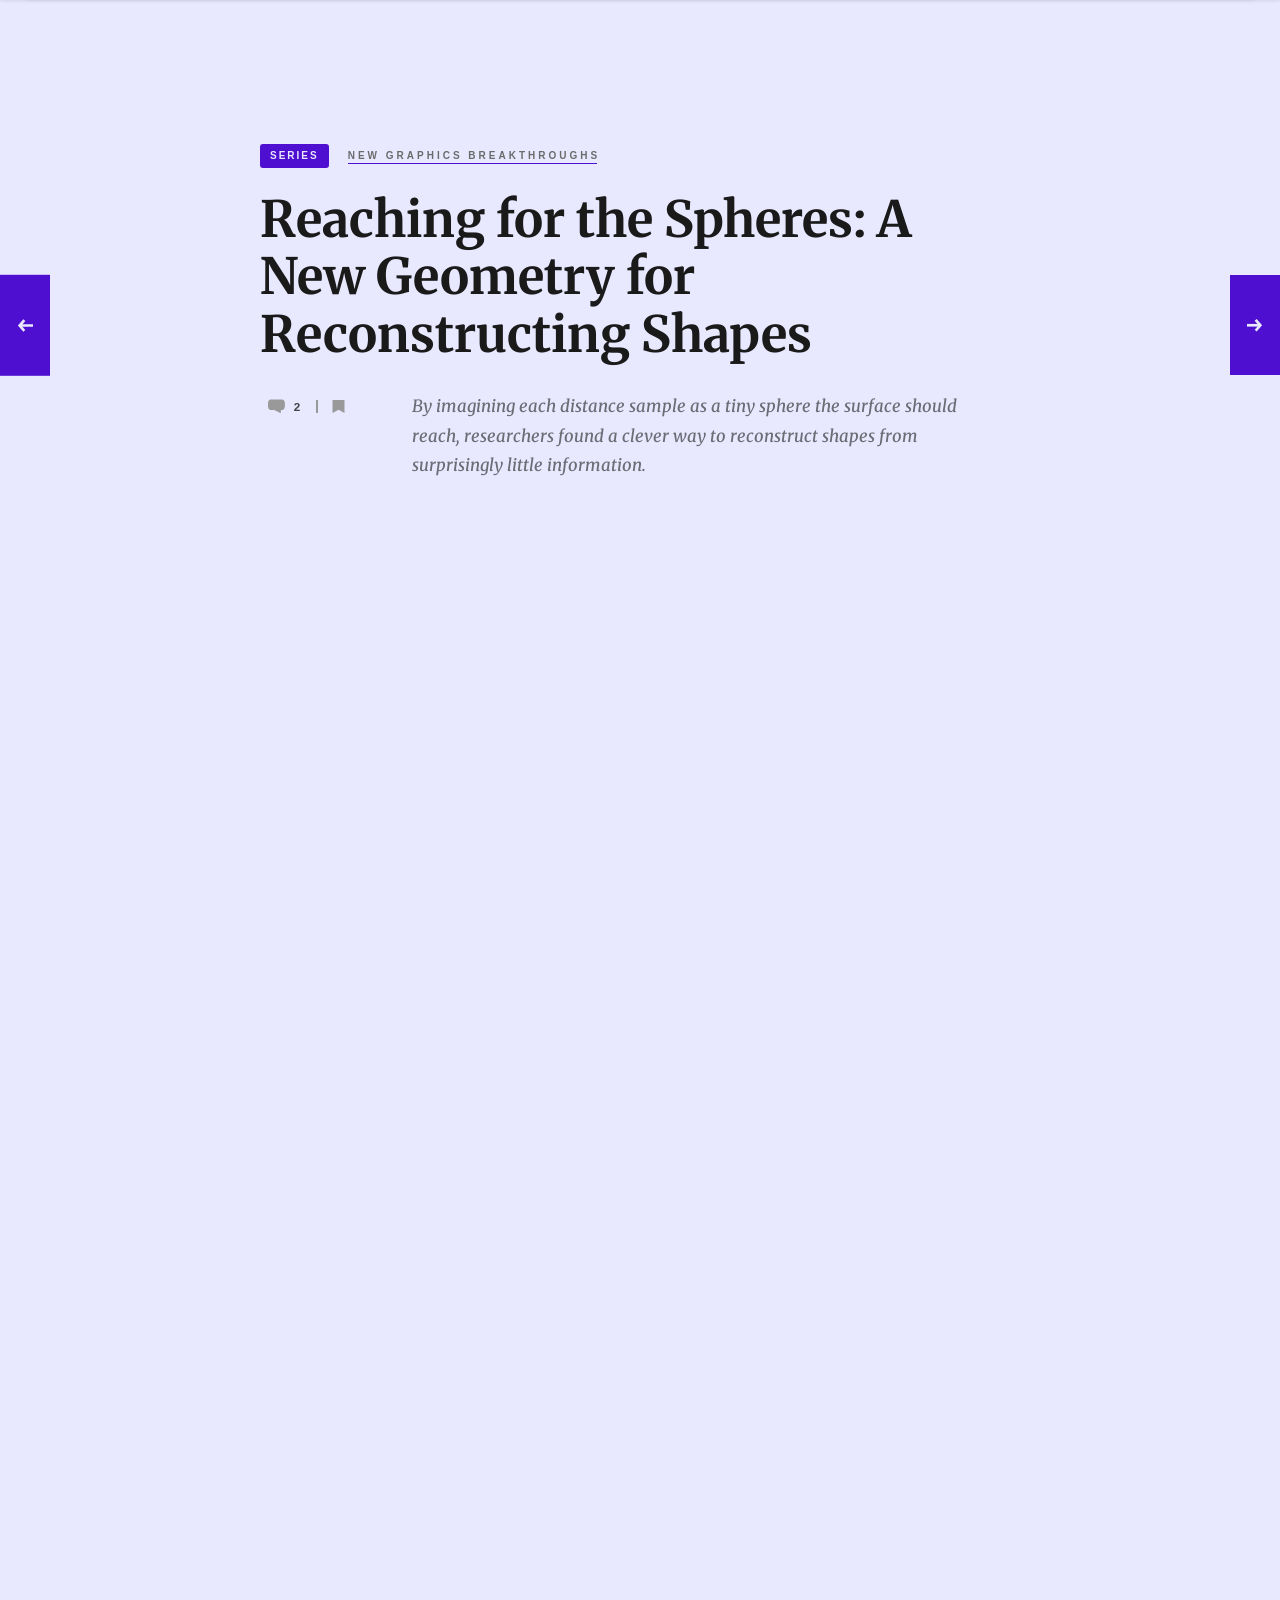
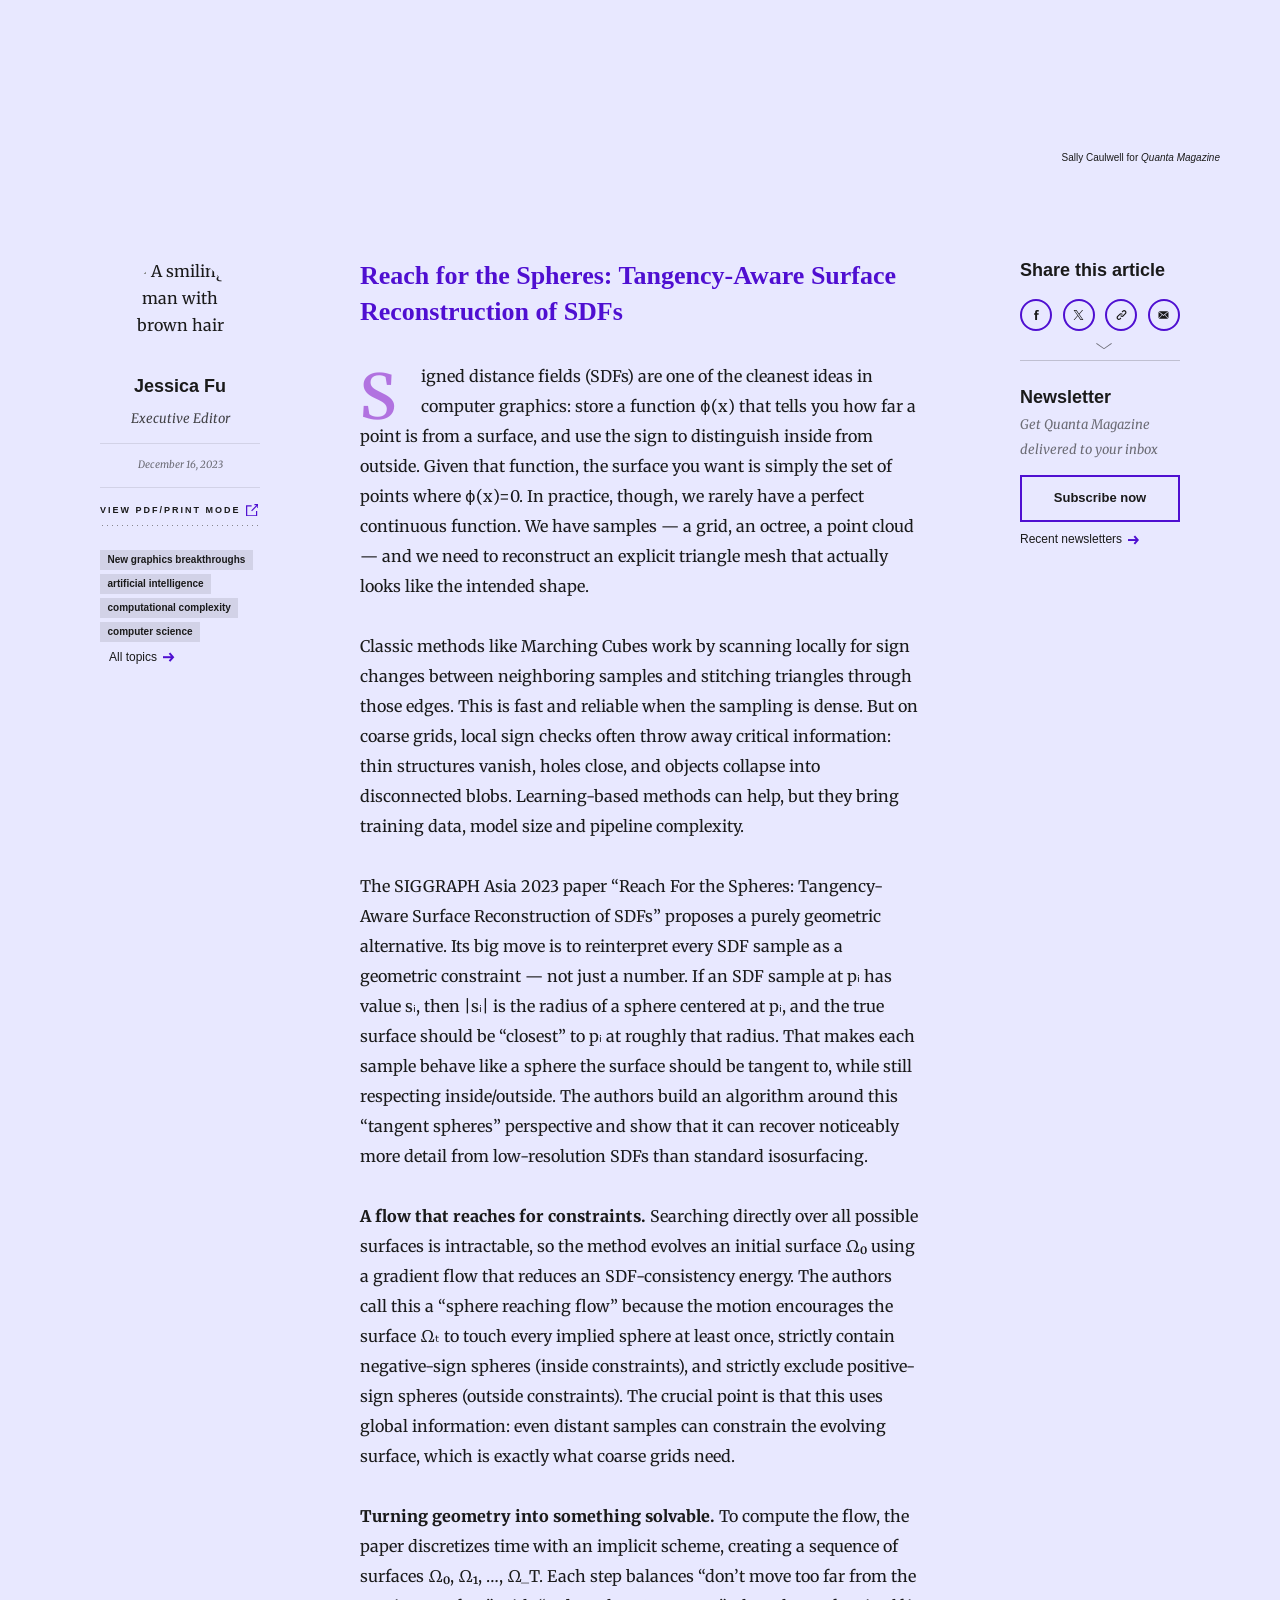
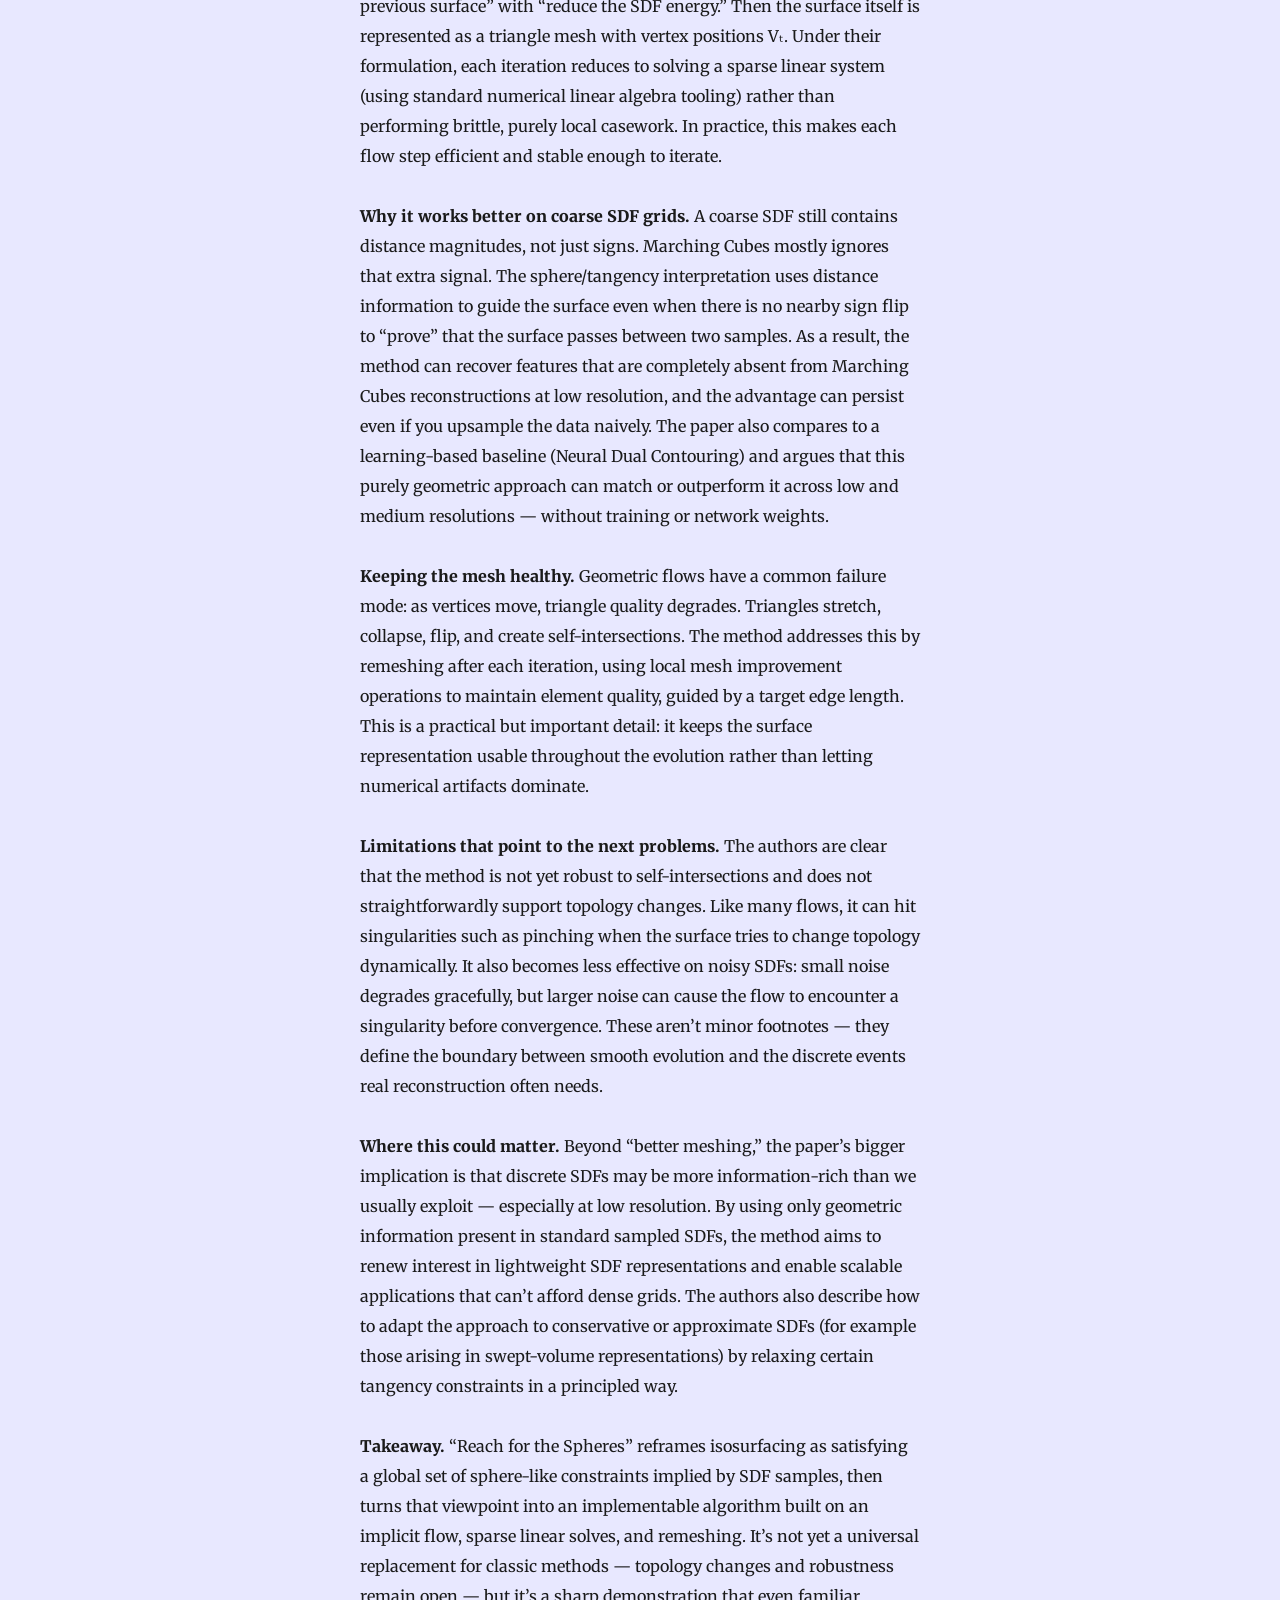
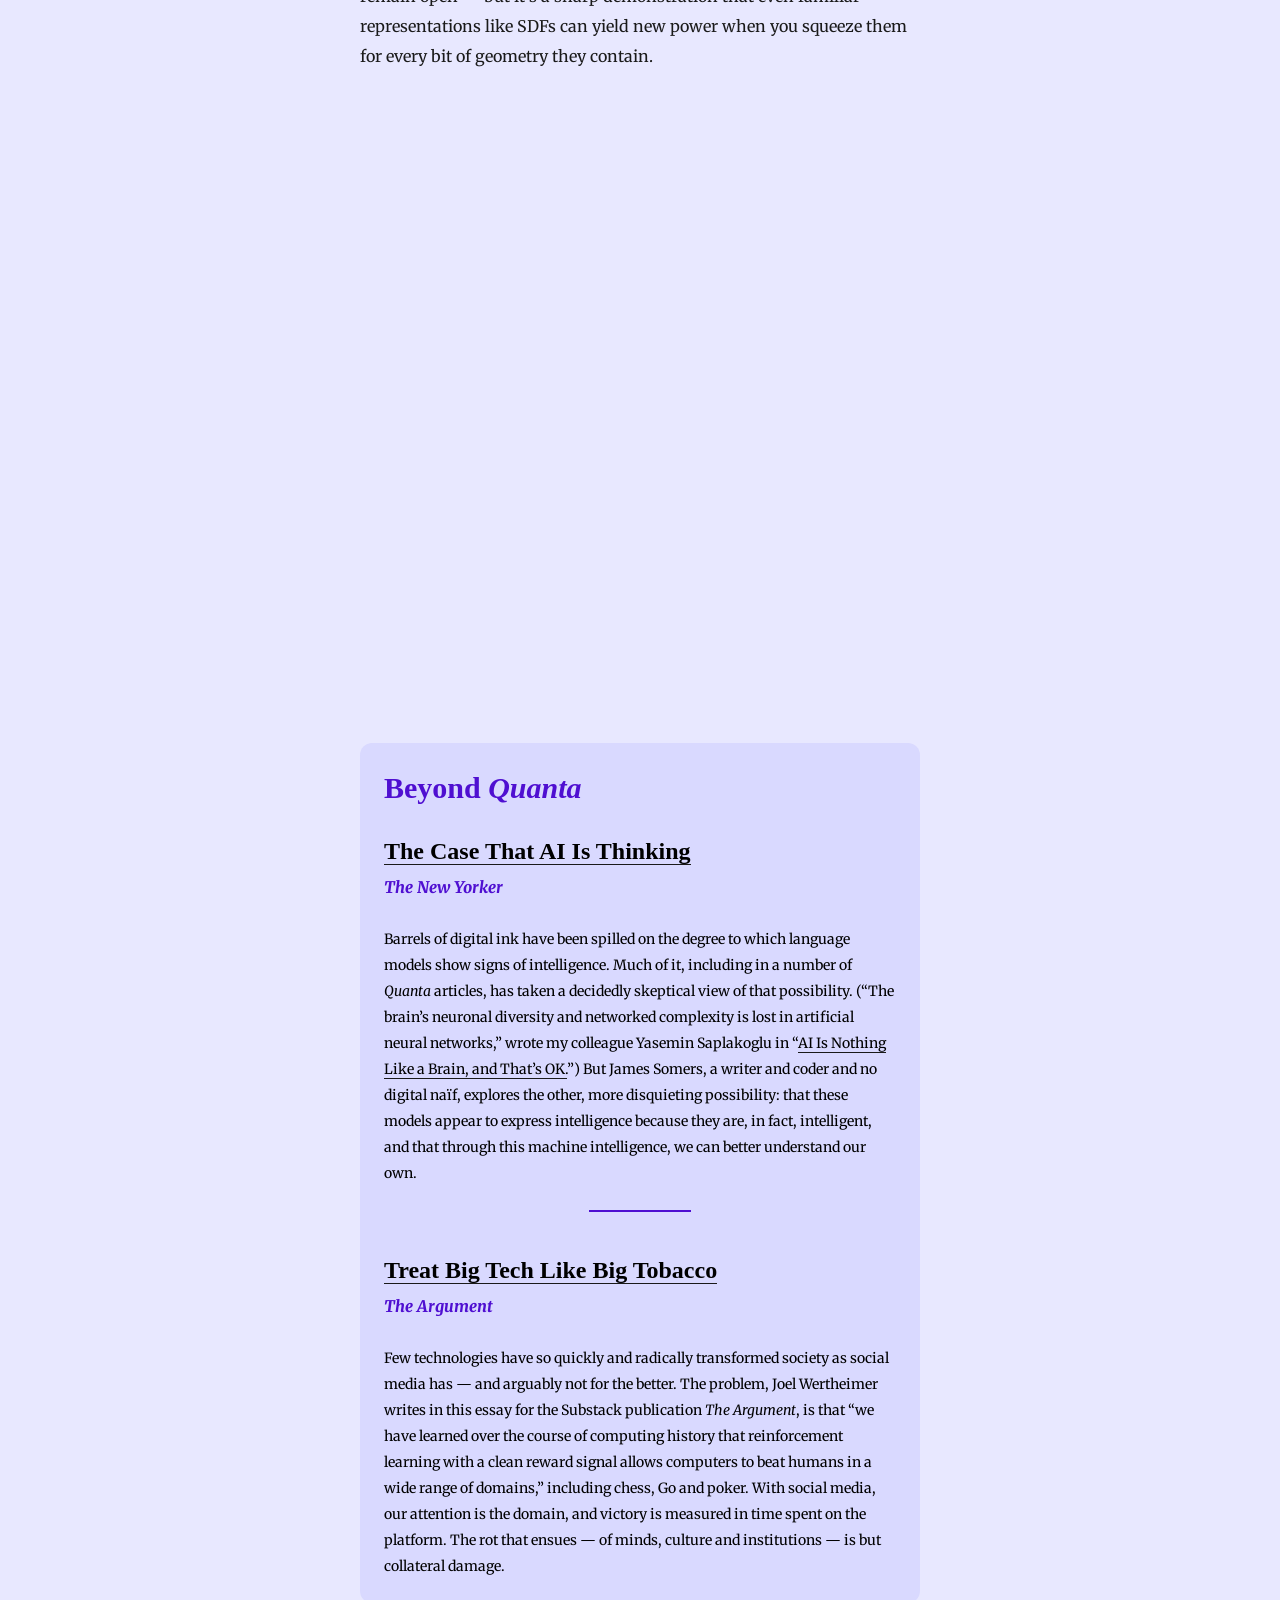
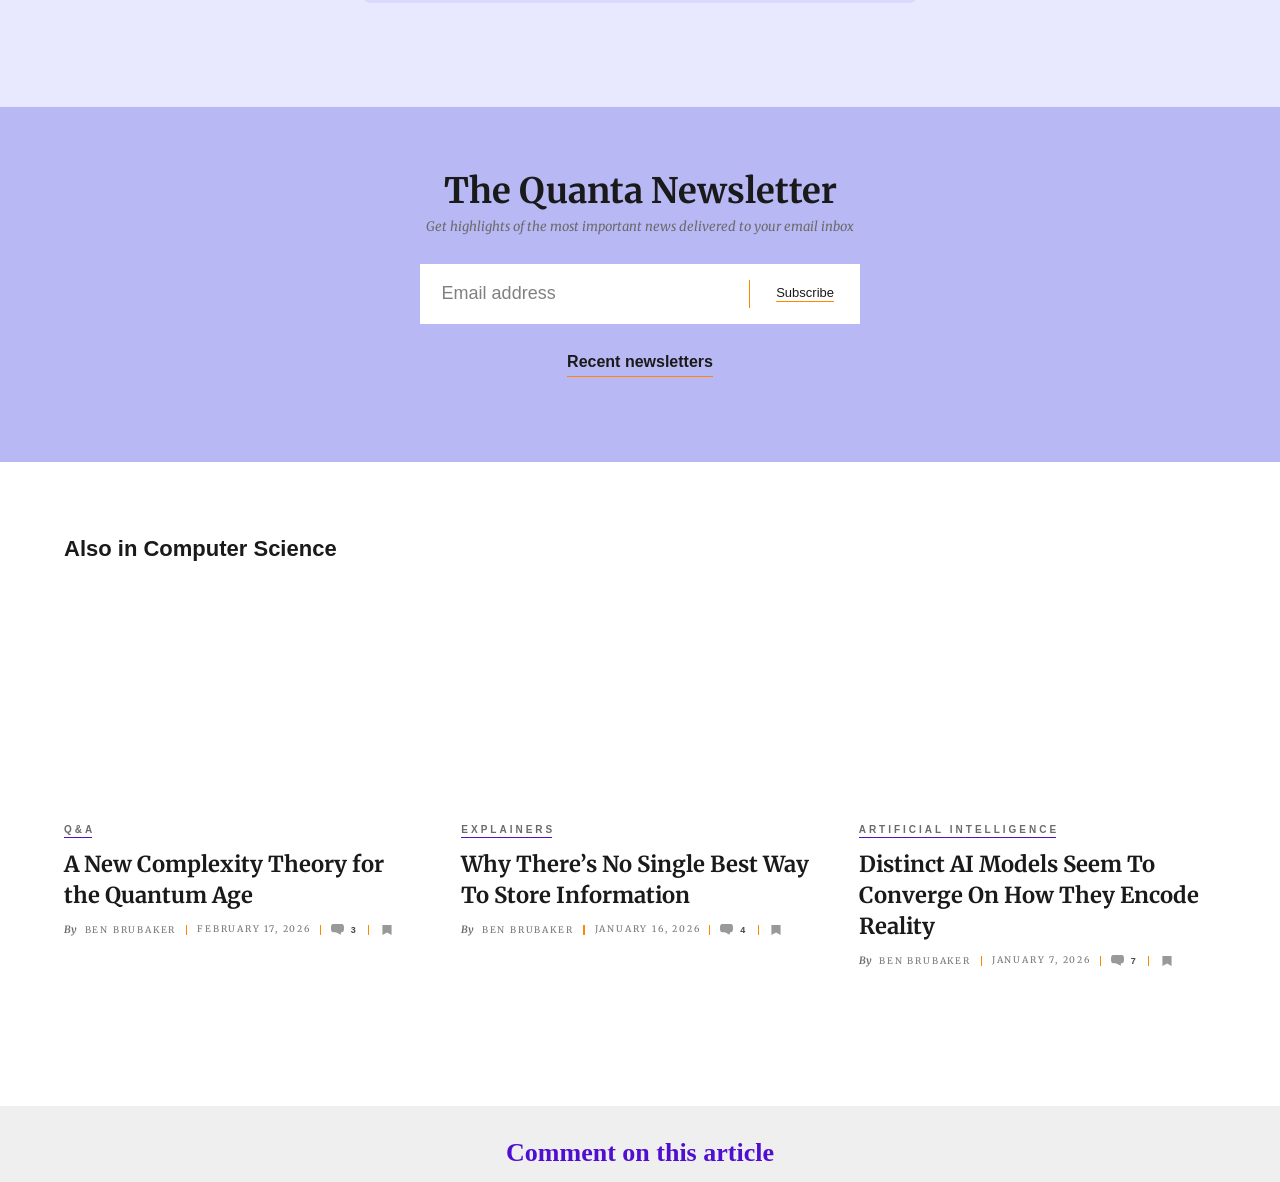
==== quanta.html @ ada9ff3e "change" ====
<!DOCTYPE html>
<!-- saved from url=(0069)https://www.quantamagazine.org/the-year-in-computer-science-20251216/ -->
<html lang="en"><head><meta http-equiv="Content-Type" content="text/html; charset=UTF-8">
        
        <meta name="viewport" content="width=device-width, initial-scale=1, minimum-scale=1">
        <link rel="icon" href="https://www.quantamagazine.org/wp-content/themes/quanta2024/frontend/images/favicon.png">
        <link rel="apple-touch-icon" href="https://www.quantamagazine.org/wp-content/themes/quanta2024/frontend/images/apple-touch-icon.png">
        <script type="text/javascript" id="www-widgetapi-script" src="./The Year in Computer Science _ Quanta Magazine_files/www-widgetapi.js.download" async=""></script><script src="./The Year in Computer Science _ Quanta Magazine_files/iframe_api"></script><script async="" src="./The Year in Computer Science _ Quanta Magazine_files/gtm.js.download"></script><script>window.dataLayer = window.dataLayer || []; dataLayer.push({'content_id':'Q-DOMAIN-CS','content_group':'Computer Science','story_type':'Other','topic':'New graphics breakthroughs','special_project':''});</script><title>Reaching for the Spheres: A New Geometry for Reconstructing Shape | Quanta Magazine</title>
<script id="cookieyes" type="text/javascript" src="./The Year in Computer Science _ Quanta Magazine_files/script.js.download"></script><script src="./The Year in Computer Science _ Quanta Magazine_files/banner.js.download" async="" id="cookieyes-banner"></script>

<!-- The SEO Framework by Sybre Waaijer -->
<link rel="canonical" href="https://www.quantamagazine.org/the-year-in-computer-science-20251216/">
<meta name="description" content="Explore the year’s most surprising computational revelations, including a new fundamental relationship between time and space, an undergraduate who overthrew a 40-year-old conjecture, and the unexpectedly effortless triggers that can turn AI evil.">
<meta property="og:type" content="article">
<meta property="og:locale" content="en_US">
<meta property="og:site_name" content="Quanta Magazine">
<meta property="og:title" content="The Year in Computer Science | Quanta Magazine">
<meta property="og:description" content="Explore the year’s most surprising computational revelations, including a new fundamental relationship between time and space, an undergraduate who overthrew a 40-year-old conjecture, and the unexpectedly effortless triggers that can turn AI evil.">
<meta property="og:url" content="https://www.quantamagazine.org/the-year-in-computer-science-20251216/">
<meta property="og:image" content="https://www.quantamagazine.org/wp-content/uploads/2025/12/Year-in-review-2025-Computer-Science-cr-Carlos-Arrojo-Social.jpg">
<meta property="og:image:width" content="1200">
<meta property="og:image:height" content="630">
<meta property="article:published_time" content="2025-12-16T14:24:35+00:00">
<meta property="article:modified_time" content="2026-02-25T21:05:21+00:00">
<meta property="article:publisher" content="https://www.facebook.com/QuantaNews">
<meta name="twitter:card" content="summary_large_image">
<meta name="twitter:site" content="@QuantaMagazine">
<meta name="twitter:title" content="Reaching for the Spheres: A New Geometry for Reconstructing Shape | Quanta Magazine">
<meta name="twitter:description" content="Explore the year’s most surprising computational revelations, including a new fundamental relationship between time and space, an undergraduate who overthrew a 40-year-old conjecture, and the unexpectedly effortless triggers that can turn AI evil.">
<meta name="twitter:image" content="https://www.quantamagazine.org/wp-content/uploads/2025/12/Year-in-review-2025-Computer-Science-cr-Carlos-Arrojo-Social.jpg">
<script type="application/ld+json">{"@context":"https://schema.org","@graph":[{"@type":"WebSite","@id":"https://www.quantamagazine.org/#/schema/WebSite","url":"https://www.quantamagazine.org/","name":"Quanta Magazine","description":"Illuminating science","inLanguage":"en-US","potentialAction":{"@type":"SearchAction","target":{"@type":"EntryPoint","urlTemplate":"https://www.quantamagazine.org/search/{search_term_string}/"},"query-input":"required name=search_term_string"},"publisher":{"@type":"Organization","@id":"https://www.quantamagazine.org/#/schema/Organization","name":"Quanta Magazine","url":"https://www.quantamagazine.org/"}},{"@type":"WebPage","@id":"https://www.quantamagazine.org/the-year-in-computer-science-20251216/","url":"https://www.quantamagazine.org/the-year-in-computer-science-20251216/","name":"Reaching for the Spheres: A New Geometry for Reconstructing Shape | Quanta Magazine","description":"Explore the year’s most surprising computational revelations, including a new fundamental relationship between time and space, an undergraduate who overthrew a 40&#x2d;year&#x2d;old conjecture, and the unexpectedly effortless triggers that can turn AI evil.","inLanguage":"en-US","isPartOf":{"@id":"https://www.quantamagazine.org/#/schema/WebSite"},"breadcrumb":{"@type":"BreadcrumbList","@id":"https://www.quantamagazine.org/#/schema/BreadcrumbList","itemListElement":[{"@type":"ListItem","position":1,"item":"https://www.quantamagazine.org/","name":"Quanta Magazine"},{"@type":"ListItem","position":2,"item":"https://www.quantamagazine.org/./computer-science/","name":"Computer Science News, Interviews and Columns From Quanta Magazine"},{"@type":"ListItem","position":3,"name":"Reaching for the Spheres: A New Geometry for Reconstructing Shapes"}]},"potentialAction":{"@type":"ReadAction","target":"https://www.quantamagazine.org/the-year-in-computer-science-20251216/"},"datePublished":"2025-12-16T14:24:35+00:00","dateModified":"2026-02-25T21:05:21+00:00","author":{"@type":"Person","@id":"https://www.quantamagazine.org/#/schema/Person/52eea5cfcb916c08bdcc5c2261e21393","name":"Jessica Fu","description":"Before joining Quanta Magazine in 2014, Jessica Fu spent six years at Scientific American, where he was most recently in charge of physics and space coverage and led the magazine&rsquo;s special editorial projects. His writing has been recognized with..."}}]}</script>
<!-- / The SEO Framework by Sybre Waaijer | 7.98ms meta | 0.23ms boot -->

<link rel="alternate" type="application/rss+xml" title="Quanta Magazine » Reaching for the Spheres: A New Geometry for Reconstructing Shapes Comments Feed" href="https://www.quantamagazine.org/the-year-in-computer-science-20251216/feed/">
<script type="text/javascript">
/* <![CDATA[ */
window._wpemojiSettings = {"baseUrl":"https:\/\/s.w.org\/images\/core\/emoji\/15.0.3\/72x72\/","ext":".png","svgUrl":"https:\/\/s.w.org\/images\/core\/emoji\/15.0.3\/svg\/","svgExt":".svg","source":{"concatemoji":"https:\/\/www.quantamagazine.org\/wp-includes\/js\/wp-emoji-release.min.js?ver=6.6.2"}};
/*! This file is auto-generated */
!function(i,n){var o,s,e;function c(e){try{var t={supportTests:e,timestamp:(new Date).valueOf()};sessionStorage.setItem(o,JSON.stringify(t))}catch(e){}}function p(e,t,n){e.clearRect(0,0,e.canvas.width,e.canvas.height),e.fillText(t,0,0);var t=new Uint32Array(e.getImageData(0,0,e.canvas.width,e.canvas.height).data),r=(e.clearRect(0,0,e.canvas.width,e.canvas.height),e.fillText(n,0,0),new Uint32Array(e.getImageData(0,0,e.canvas.width,e.canvas.height).data));return t.every(function(e,t){return e===r[t]})}function u(e,t,n){switch(t){case"flag":return n(e,"\ud83c\udff3\ufe0f\u200d\u26a7\ufe0f","\ud83c\udff3\ufe0f\u200b\u26a7\ufe0f")?!1:!n(e,"\ud83c\uddfa\ud83c\uddf3","\ud83c\uddfa\u200b\ud83c\uddf3")&&!n(e,"\ud83c\udff4\udb40\udc67\udb40\udc62\udb40\udc65\udb40\udc6e\udb40\udc67\udb40\udc7f","\ud83c\udff4\u200b\udb40\udc67\u200b\udb40\udc62\u200b\udb40\udc65\u200b\udb40\udc6e\u200b\udb40\udc67\u200b\udb40\udc7f");case"emoji":return!n(e,"\ud83d\udc26\u200d\u2b1b","\ud83d\udc26\u200b\u2b1b")}return!1}function f(e,t,n){var r="undefined"!=typeof WorkerGlobalScope&&self instanceof WorkerGlobalScope?new OffscreenCanvas(300,150):i.createElement("canvas"),a=r.getContext("2d",{willReadFrequently:!0}),o=(a.textBaseline="top",a.font="600 32px Arial",{});return e.forEach(function(e){o[e]=t(a,e,n)}),o}function t(e){var t=i.createElement("script");t.src=e,t.defer=!0,i.head.appendChild(t)}"undefined"!=typeof Promise&&(o="wpEmojiSettingsSupports",s=["flag","emoji"],n.supports={everything:!0,everythingExceptFlag:!0},e=new Promise(function(e){i.addEventListener("DOMContentLoaded",e,{once:!0})}),new Promise(function(t){var n=function(){try{var e=JSON.parse(sessionStorage.getItem(o));if("object"==typeof e&&"number"==typeof e.timestamp&&(new Date).valueOf()<e.timestamp+604800&&"object"==typeof e.supportTests)return e.supportTests}catch(e){}return null}();if(!n){if("undefined"!=typeof Worker&&"undefined"!=typeof OffscreenCanvas&&"undefined"!=typeof URL&&URL.createObjectURL&&"undefined"!=typeof Blob)try{var e="postMessage("+f.toString()+"("+[JSON.stringify(s),u.toString(),p.toString()].join(",")+"));",r=new Blob([e],{type:"text/javascript"}),a=new Worker(URL.createObjectURL(r),{name:"wpTestEmojiSupports"});return void(a.onmessage=function(e){c(n=e.data),a.terminate(),t(n)})}catch(e){}c(n=f(s,u,p))}t(n)}).then(function(e){for(var t in e)n.supports[t]=e[t],n.supports.everything=n.supports.everything&&n.supports[t],"flag"!==t&&(n.supports.everythingExceptFlag=n.supports.everythingExceptFlag&&n.supports[t]);n.supports.everythingExceptFlag=n.supports.everythingExceptFlag&&!n.supports.flag,n.DOMReady=!1,n.readyCallback=function(){n.DOMReady=!0}}).then(function(){return e}).then(function(){var e;n.supports.everything||(n.readyCallback(),(e=n.source||{}).concatemoji?t(e.concatemoji):e.wpemoji&&e.twemoji&&(t(e.twemoji),t(e.wpemoji)))}))}((window,document),window._wpemojiSettings);
/* ]]> */
</script>
<style id="wp-emoji-styles-inline-css" type="text/css">

	img.wp-smiley, img.emoji {
		display: inline !important;
		border: none !important;
		box-shadow: none !important;
		height: 1em !important;
		width: 1em !important;
		margin: 0 0.07em !important;
		vertical-align: -0.1em !important;
		background: none !important;
		padding: 0 !important;
	}
</style>
<link rel="stylesheet" id="wp-block-library-css" href="./The Year in Computer Science _ Quanta Magazine_files/style.min.css" type="text/css" media="all">
<style id="co-authors-plus-coauthors-style-inline-css" type="text/css">
.wp-block-co-authors-plus-coauthors.is-layout-flow [class*=wp-block-co-authors-plus]{display:inline}

</style>
<style id="co-authors-plus-avatar-style-inline-css" type="text/css">
.wp-block-co-authors-plus-avatar :where(img){height:auto;max-width:100%;vertical-align:bottom}.wp-block-co-authors-plus-coauthors.is-layout-flow .wp-block-co-authors-plus-avatar :where(img){vertical-align:middle}.wp-block-co-authors-plus-avatar:is(.alignleft,.alignright){display:table}.wp-block-co-authors-plus-avatar.aligncenter{display:table;margin-inline:auto}

</style>
<style id="co-authors-plus-image-style-inline-css" type="text/css">
.wp-block-co-authors-plus-image{margin-bottom:0}.wp-block-co-authors-plus-image :where(img){height:auto;max-width:100%;vertical-align:bottom}.wp-block-co-authors-plus-coauthors.is-layout-flow .wp-block-co-authors-plus-image :where(img){vertical-align:middle}.wp-block-co-authors-plus-image:is(.alignfull,.alignwide) :where(img){width:100%}.wp-block-co-authors-plus-image:is(.alignleft,.alignright){display:table}.wp-block-co-authors-plus-image.aligncenter{display:table;margin-inline:auto}

</style>
<style id="classic-theme-styles-inline-css" type="text/css">
/*! This file is auto-generated */
.wp-block-button__link{color:#fff;background-color:#32373c;border-radius:9999px;box-shadow:none;text-decoration:none;padding:calc(.667em + 2px) calc(1.333em + 2px);font-size:1.125em}.wp-block-file__button{background:#32373c;color:#fff;text-decoration:none}
</style>
<style id="global-styles-inline-css" type="text/css">
:root{--wp--preset--aspect-ratio--square: 1;--wp--preset--aspect-ratio--4-3: 4/3;--wp--preset--aspect-ratio--3-4: 3/4;--wp--preset--aspect-ratio--3-2: 3/2;--wp--preset--aspect-ratio--2-3: 2/3;--wp--preset--aspect-ratio--16-9: 16/9;--wp--preset--aspect-ratio--9-16: 9/16;--wp--preset--color--black: #000000;--wp--preset--color--cyan-bluish-gray: #abb8c3;--wp--preset--color--white: #ffffff;--wp--preset--color--pale-pink: #f78da7;--wp--preset--color--vivid-red: #cf2e2e;--wp--preset--color--luminous-vivid-orange: #ff6900;--wp--preset--color--luminous-vivid-amber: #fcb900;--wp--preset--color--light-green-cyan: #7bdcb5;--wp--preset--color--vivid-green-cyan: #00d084;--wp--preset--color--pale-cyan-blue: #8ed1fc;--wp--preset--color--vivid-cyan-blue: #0693e3;--wp--preset--color--vivid-purple: #9b51e0;--wp--preset--gradient--vivid-cyan-blue-to-vivid-purple: linear-gradient(135deg,rgba(6,147,227,1) 0%,rgb(155,81,224) 100%);--wp--preset--gradient--light-green-cyan-to-vivid-green-cyan: linear-gradient(135deg,rgb(122,220,180) 0%,rgb(0,208,130) 100%);--wp--preset--gradient--luminous-vivid-amber-to-luminous-vivid-orange: linear-gradient(135deg,rgba(252,185,0,1) 0%,rgba(255,105,0,1) 100%);--wp--preset--gradient--luminous-vivid-orange-to-vivid-red: linear-gradient(135deg,rgba(255,105,0,1) 0%,rgb(207,46,46) 100%);--wp--preset--gradient--very-light-gray-to-cyan-bluish-gray: linear-gradient(135deg,rgb(238,238,238) 0%,rgb(169,184,195) 100%);--wp--preset--gradient--cool-to-warm-spectrum: linear-gradient(135deg,rgb(74,234,220) 0%,rgb(151,120,209) 20%,rgb(207,42,186) 40%,rgb(238,44,130) 60%,rgb(251,105,98) 80%,rgb(254,248,76) 100%);--wp--preset--gradient--blush-light-purple: linear-gradient(135deg,rgb(255,206,236) 0%,rgb(152,150,240) 100%);--wp--preset--gradient--blush-bordeaux: linear-gradient(135deg,rgb(254,205,165) 0%,rgb(254,45,45) 50%,rgb(107,0,62) 100%);--wp--preset--gradient--luminous-dusk: linear-gradient(135deg,rgb(255,203,112) 0%,rgb(199,81,192) 50%,rgb(65,88,208) 100%);--wp--preset--gradient--pale-ocean: linear-gradient(135deg,rgb(255,245,203) 0%,rgb(182,227,212) 50%,rgb(51,167,181) 100%);--wp--preset--gradient--electric-grass: linear-gradient(135deg,rgb(202,248,128) 0%,rgb(113,206,126) 100%);--wp--preset--gradient--midnight: linear-gradient(135deg,rgb(2,3,129) 0%,rgb(40,116,252) 100%);--wp--preset--font-size--small: 13px;--wp--preset--font-size--medium: 20px;--wp--preset--font-size--large: 36px;--wp--preset--font-size--x-large: 42px;--wp--preset--spacing--20: 0.44rem;--wp--preset--spacing--30: 0.67rem;--wp--preset--spacing--40: 1rem;--wp--preset--spacing--50: 1.5rem;--wp--preset--spacing--60: 2.25rem;--wp--preset--spacing--70: 3.38rem;--wp--preset--spacing--80: 5.06rem;--wp--preset--shadow--natural: 6px 6px 9px rgba(0, 0, 0, 0.2);--wp--preset--shadow--deep: 12px 12px 50px rgba(0, 0, 0, 0.4);--wp--preset--shadow--sharp: 6px 6px 0px rgba(0, 0, 0, 0.2);--wp--preset--shadow--outlined: 6px 6px 0px -3px rgba(255, 255, 255, 1), 6px 6px rgba(0, 0, 0, 1);--wp--preset--shadow--crisp: 6px 6px 0px rgba(0, 0, 0, 1);}:where(.is-layout-flex){gap: 0.5em;}:where(.is-layout-grid){gap: 0.5em;}body .is-layout-flex{display: flex;}.is-layout-flex{flex-wrap: wrap;align-items: center;}.is-layout-flex > :is(*, div){margin: 0;}body .is-layout-grid{display: grid;}.is-layout-grid > :is(*, div){margin: 0;}:where(.wp-block-columns.is-layout-flex){gap: 2em;}:where(.wp-block-columns.is-layout-grid){gap: 2em;}:where(.wp-block-post-template.is-layout-flex){gap: 1.25em;}:where(.wp-block-post-template.is-layout-grid){gap: 1.25em;}.has-black-color{color: var(--wp--preset--color--black) !important;}.has-cyan-bluish-gray-color{color: var(--wp--preset--color--cyan-bluish-gray) !important;}.has-white-color{color: var(--wp--preset--color--white) !important;}.has-pale-pink-color{color: var(--wp--preset--color--pale-pink) !important;}.has-vivid-red-color{color: var(--wp--preset--color--vivid-red) !important;}.has-luminous-vivid-orange-color{color: var(--wp--preset--color--luminous-vivid-orange) !important;}.has-luminous-vivid-amber-color{color: var(--wp--preset--color--luminous-vivid-amber) !important;}.has-light-green-cyan-color{color: var(--wp--preset--color--light-green-cyan) !important;}.has-vivid-green-cyan-color{color: var(--wp--preset--color--vivid-green-cyan) !important;}.has-pale-cyan-blue-color{color: var(--wp--preset--color--pale-cyan-blue) !important;}.has-vivid-cyan-blue-color{color: var(--wp--preset--color--vivid-cyan-blue) !important;}.has-vivid-purple-color{color: var(--wp--preset--color--vivid-purple) !important;}.has-black-background-color{background-color: var(--wp--preset--color--black) !important;}.has-cyan-bluish-gray-background-color{background-color: var(--wp--preset--color--cyan-bluish-gray) !important;}.has-white-background-color{background-color: var(--wp--preset--color--white) !important;}.has-pale-pink-background-color{background-color: var(--wp--preset--color--pale-pink) !important;}.has-vivid-red-background-color{background-color: var(--wp--preset--color--vivid-red) !important;}.has-luminous-vivid-orange-background-color{background-color: var(--wp--preset--color--luminous-vivid-orange) !important;}.has-luminous-vivid-amber-background-color{background-color: var(--wp--preset--color--luminous-vivid-amber) !important;}.has-light-green-cyan-background-color{background-color: var(--wp--preset--color--light-green-cyan) !important;}.has-vivid-green-cyan-background-color{background-color: var(--wp--preset--color--vivid-green-cyan) !important;}.has-pale-cyan-blue-background-color{background-color: var(--wp--preset--color--pale-cyan-blue) !important;}.has-vivid-cyan-blue-background-color{background-color: var(--wp--preset--color--vivid-cyan-blue) !important;}.has-vivid-purple-background-color{background-color: var(--wp--preset--color--vivid-purple) !important;}.has-black-border-color{border-color: var(--wp--preset--color--black) !important;}.has-cyan-bluish-gray-border-color{border-color: var(--wp--preset--color--cyan-bluish-gray) !important;}.has-white-border-color{border-color: var(--wp--preset--color--white) !important;}.has-pale-pink-border-color{border-color: var(--wp--preset--color--pale-pink) !important;}.has-vivid-red-border-color{border-color: var(--wp--preset--color--vivid-red) !important;}.has-luminous-vivid-orange-border-color{border-color: var(--wp--preset--color--luminous-vivid-orange) !important;}.has-luminous-vivid-amber-border-color{border-color: var(--wp--preset--color--luminous-vivid-amber) !important;}.has-light-green-cyan-border-color{border-color: var(--wp--preset--color--light-green-cyan) !important;}.has-vivid-green-cyan-border-color{border-color: var(--wp--preset--color--vivid-green-cyan) !important;}.has-pale-cyan-blue-border-color{border-color: var(--wp--preset--color--pale-cyan-blue) !important;}.has-vivid-cyan-blue-border-color{border-color: var(--wp--preset--color--vivid-cyan-blue) !important;}.has-vivid-purple-border-color{border-color: var(--wp--preset--color--vivid-purple) !important;}.has-vivid-cyan-blue-to-vivid-purple-gradient-background{background: var(--wp--preset--gradient--vivid-cyan-blue-to-vivid-purple) !important;}.has-light-green-cyan-to-vivid-green-cyan-gradient-background{background: var(--wp--preset--gradient--light-green-cyan-to-vivid-green-cyan) !important;}.has-luminous-vivid-amber-to-luminous-vivid-orange-gradient-background{background: var(--wp--preset--gradient--luminous-vivid-amber-to-luminous-vivid-orange) !important;}.has-luminous-vivid-orange-to-vivid-red-gradient-background{background: var(--wp--preset--gradient--luminous-vivid-orange-to-vivid-red) !important;}.has-very-light-gray-to-cyan-bluish-gray-gradient-background{background: var(--wp--preset--gradient--very-light-gray-to-cyan-bluish-gray) !important;}.has-cool-to-warm-spectrum-gradient-background{background: var(--wp--preset--gradient--cool-to-warm-spectrum) !important;}.has-blush-light-purple-gradient-background{background: var(--wp--preset--gradient--blush-light-purple) !important;}.has-blush-bordeaux-gradient-background{background: var(--wp--preset--gradient--blush-bordeaux) !important;}.has-luminous-dusk-gradient-background{background: var(--wp--preset--gradient--luminous-dusk) !important;}.has-pale-ocean-gradient-background{background: var(--wp--preset--gradient--pale-ocean) !important;}.has-electric-grass-gradient-background{background: var(--wp--preset--gradient--electric-grass) !important;}.has-midnight-gradient-background{background: var(--wp--preset--gradient--midnight) !important;}.has-small-font-size{font-size: var(--wp--preset--font-size--small) !important;}.has-medium-font-size{font-size: var(--wp--preset--font-size--medium) !important;}.has-large-font-size{font-size: var(--wp--preset--font-size--large) !important;}.has-x-large-font-size{font-size: var(--wp--preset--font-size--x-large) !important;}
:where(.wp-block-post-template.is-layout-flex){gap: 1.25em;}:where(.wp-block-post-template.is-layout-grid){gap: 1.25em;}
:where(.wp-block-columns.is-layout-flex){gap: 2em;}:where(.wp-block-columns.is-layout-grid){gap: 2em;}
:root :where(.wp-block-pullquote){font-size: 1.5em;line-height: 1.6;}
</style>
<link rel="stylesheet" id="privacy-consent-front-css" href="./The Year in Computer Science _ Quanta Magazine_files/front.min.css" type="text/css" media="all">
<link rel="stylesheet" id="fonts-css" href="./The Year in Computer Science _ Quanta Magazine_files/fonts.css" type="text/css" media="all">
<link rel="stylesheet" id="main-css" href="./The Year in Computer Science _ Quanta Magazine_files/main.min.css" type="text/css" media="all">
<link rel="stylesheet" id="simple-favorites-css" href="./The Year in Computer Science _ Quanta Magazine_files/favorites.css" type="text/css" media="all">
<link rel="https://api.w.org/" href="https://www.quantamagazine.org/wp-json/"><link rel="alternate" title="JSON" type="application/json" href="https://www.quantamagazine.org/wp-json/wp/v2/posts/157326"><link rel="EditURI" type="application/rsd+xml" title="RSD" href="https://www.quantamagazine.org/xmlrpc.php?rsd">
<link rel="alternate" title="oEmbed (JSON)" type="application/json+oembed" href="https://www.quantamagazine.org/wp-json/oembed/1.0/embed?url=https%3A%2F%2Fwww.quantamagazine.org%2Fthe-year-in-computer-science-20251216%2F">
<link rel="alternate" title="oEmbed (XML)" type="text/xml+oembed" href="https://www.quantamagazine.org/wp-json/oembed/1.0/embed?url=https%3A%2F%2Fwww.quantamagazine.org%2Fthe-year-in-computer-science-20251216%2F&amp;format=xml">
<script>
                window.dataLayer = window.dataLayer || [];
                function gtag(){dataLayer.push(arguments);}
                </script>

            <!-- Google Tag Manager -->
            <script>(function(w,d,s,l,i){w[l]=w[l]||[];w[l].push({'gtm.start':
            new Date().getTime(),event:'gtm.js'});var f=d.getElementsByTagName(s)[0],
            j=d.createElement(s),dl=l!='dataLayer'?'&l='+l:'';j.async=true;j.src=
            'https://www.googletagmanager.com/gtm.js?id='+i+dl;f.parentNode.insertBefore(j,f);
            })(window,document,'script','dataLayer','GTM-KZGMXJ7');</script>
            <!-- End Google Tag Manager --><style>#postBody {--theme-text: #1a1a1a;--theme-accent: #4f0fd1;--theme-background: #e8e8ff;}.theme__underline { text-decoration: underline; }.theme__text { color: #1a1a1a; }.theme__text-background,.flickity-page-dots .dot { background-color: #1a1a1a; }.theme__text-hover:hover { color: #1a1a1a; }.theme__background { color: #e8e8ff; }.theme__background-background { background-color: #e8e8ff; }.putz__inner,.theme__accent { color: #4f0fd1; }.theme__accent-background,.theme__accent-bg-hover:hover,.flickity-page-dots .dot.is-selected { background-color: #4f0fd1; }.theme__accent-hover:hover,.download-button * { color: #4f0fd1; }.theme__accent-hover-child:hover * { color: #4f0fd1; }.theme__anchors--underline a { box-shadow: inset 0 0 0 rgba(0,0,0,0), 0 1px 0 #1a1a1a; }.theme__anchors--underline a:hover { box-shadow: inset 0 0 0 rgba(0,0,0,0), 0 1px 0 #4f0fd1; }.theme__anchors--solid a { color: #4f0fd1; }.theme__anchors--solid a:hover { color: #1a1a1a; }.theme__anchors--underline h2.large a { color: #1a1a1a; box-shadow: none; }.theme__anchors--underline h2.large a:hover { color: #4f0fd1; }.theme__opacity-o2 { opacity: 0.2; }.theme__hr-accent { color: #4f0fd1; }body.custom-colors {--theme-text: #1a1a1a;--theme-accent: #4f0fd1;--theme-background: #e8e8ff;}.theme__text--underline {position: relative;color: #6b6b6b;padding-bottom: 3px;transition: color 0.2s ease;}.theme__text--underline:after {content: "";position: absolute;display: block;width: calc(100% - 3px);height: 1px;left: 0;bottom: 0;background: #4f0fd1;}.theme__text--underline:hover {color: #1a1a1a;}.custom-colors .podcast__progress input[type="range"][data-role="podcast-progress-bar"]::-webkit-slider-thumb {background: #4f0fd1;}.custom-colors .podcast .podcatchers .icon-button .icon-s {color: #4f0fd1;opacity: 1;}.custom-colors .podcast .podcatchers .icon-button svg,.custom-colors .podcast .podcatchers .icon-button .icon-s,.custom-colors .podcast .podcatchers .icon-button:hover svg {color: #4f0fd1;}.custom-colors .podcast .podcatchers .theme__accent:hover {color: #4f0fd1;border-color: #4f0fd1;opacity: 1;}.theme__opacity--o4 { opacity: 0.4; }.text-1a1a1a, .text-1a1a1a:hover { color: #1a1a1a; }.text-ffffff, .text-ffffff:hover { color: #ffffff; }.text-999999, .text-999999:hover { color: #999999; }.text-ff9d9a, .text-ff9d9a:hover { color: #ff9d9a; }.text-ff8600, .text-ff8600:hover { color: #ff8600; }</style>    <script async="" type="text/javascript" src="./The Year in Computer Science _ Quanta Magazine_files/count.js.download"></script><script type="text/javascript" async="" src="./The Year in Computer Science _ Quanta Magazine_files/embed.js.download"></script><style type="text/css">.MathJax_Preview {color: #888}
#MathJax_Message {position: fixed; left: 1em; bottom: 1.5em; background-color: #E6E6E6; border: 1px solid #959595; margin: 0px; padding: 2px 8px; z-index: 102; color: black; font-size: 80%; width: auto; white-space: nowrap}
#MathJax_MSIE_Frame {position: absolute; top: 0; left: 0; width: 0px; z-index: 101; border: 0px; margin: 0px; padding: 0px}
.MathJax_Error {color: #CC0000; font-style: italic}
</style><script src="./The Year in Computer Science _ Quanta Magazine_files/wp-emoji-release.min.js.download" defer=""></script><script src="./The Year in Computer Science _ Quanta Magazine_files/count-data.js.download"></script><script async="" id="dsq_recs_scr" src="./The Year in Computer Science _ Quanta Magazine_files/recommendations.js.download"></script><style id="cky-style">.cky-overlay{background:#000;opacity:.4;position:fixed;top:0;left:0;width:100%;height:100%;z-index:99999999}.cky-hide{display:none}.cky-btn-revisit-wrapper{display:flex;align-items:center;justify-content:center;background:#0056a7;width:45px;height:45px;border-radius:50%;position:fixed;z-index:999999;cursor:pointer}.cky-revisit-bottom-left{bottom:15px;left:15px}.cky-revisit-bottom-right{bottom:15px;right:15px}.cky-btn-revisit-wrapper .cky-btn-revisit{display:flex;align-items:center;justify-content:center;background:none;border:none;cursor:pointer;position:relative;margin:0;padding:0}.cky-btn-revisit-wrapper .cky-btn-revisit img{max-width:fit-content;margin:0;height:30px;width:30px}.cky-revisit-bottom-left:hover::before{content:attr(data-tooltip);position:absolute;background:#4e4b66;color:#fff;left:calc(100% + 7px);font-size:12px;line-height:16px;width:max-content;padding:4px 8px;border-radius:4px}.cky-revisit-bottom-left:hover::after{position:absolute;content:"";border:5px solid #fff0;left:calc(100% + 2px);border-left-width:0;border-right-color:#4e4b66}.cky-revisit-bottom-right:hover::before{content:attr(data-tooltip);position:absolute;background:#4e4b66;color:#fff;right:calc(100% + 7px);font-size:12px;line-height:16px;width:max-content;padding:4px 8px;border-radius:4px}.cky-revisit-bottom-right:hover::after{position:absolute;content:"";border:5px solid #fff0;right:calc(100% + 2px);border-right-width:0;border-left-color:#4e4b66}.cky-revisit-hide{display:none}.cky-consent-container{position:fixed;width:100%;box-sizing:border-box;z-index:9999999}.cky-consent-container .cky-consent-bar{background:#fff;border:1px solid;box-shadow:0 -1px 10px 0 #acabab4d}.cky-banner-bottom{bottom:0;left:0}.cky-banner-top{top:0;left:0}.cky-consent-bar .cky-notice-content-wrapper{padding:24px 24px 12px 24px}.cky-custom-brand-logo-wrapper .cky-custom-brand-logo{width:100px;height:auto;margin:0 0 12px 0}.cky-notice .cky-title{color:#212121;font-weight:700;font-size:18px;line-height:24px;margin:0 0 12px 0;overflow-wrap:break-word}.cky-notice-group{display:flex;justify-content:space-between;align-items:center;font-size:14px;line-height:24px;font-weight:400}.cky-notice-des *,.cky-preference-content-wrapper *,.cky-dma-content-wrapper *,.cky-accordion-header-des *,.cky-gpc-wrapper .cky-gpc-desc *{font-size:14px}.cky-notice-des{color:#212121;font-size:14px;line-height:24px;font-weight:400}.cky-notice-des img{min-height:25px;min-width:25px}.cky-consent-bar .cky-notice-des p,.cky-gpc-wrapper .cky-gpc-desc p,.cky-preference-body-wrapper .cky-preference-content-wrapper p,.cky-accordion-header-wrapper .cky-accordion-header-des p,.cky-cookie-des-table li div:last-child p{color:inherit;margin-top:0;word-break:break-word}.cky-notice-des P:last-child,.cky-preference-content-wrapper p:last-child,.cky-cookie-des-table li div:last-child p:last-child,.cky-gpc-wrapper .cky-gpc-desc p:last-child{margin-bottom:0}.cky-notice-des a.cky-policy,.cky-notice-des button.cky-policy,.cky-notice-des a.cky-link-default,.cky-dma-content-wrapper a.cky-policy,.cky-dma-content-wrapper button.cky-policy{font-size:14px;color:#1863dc;white-space:nowrap;cursor:pointer;background:#fff0}.cky-notice-des a.cky-policy,.cky-notice-des button.cky-policy,.cky-dma-content-wrapper a.cky-policy,.cky-dma-content-wrapper button.cky-policy{text-decoration:underline;border:1px solid}.cky-notice-des a.cky-link-default{text-decoration:underline}.cky-notice-des button.cky-policy,.cky-dma-content-wrapper button.cky-policy{padding:0}.cky-notice-des a.cky-policy:focus-visible,.cky-notice-des button.cky-policy:focus-visible,.cky-dma-content-wrapper a.cky-policy:focus-visible,.cky-dma-content-wrapper button.cky-policy:focus-visible,.cky-preference-content-wrapper .cky-show-desc-btn:focus-visible,.cky-accordion-header .cky-accordion-btn:focus-visible,.cky-preference-header .cky-btn-close:focus-visible,.cky-switch input[type="checkbox"]:focus-visible,.cky-footer-wrapper a:focus-visible,.cky-btn:focus-visible{outline:2px solid #1863dc;outline-offset:2px}.cky-btn:focus:not(:focus-visible),.cky-accordion-header .cky-accordion-btn:focus:not(:focus-visible),.cky-preference-content-wrapper .cky-show-desc-btn:focus:not(:focus-visible),.cky-btn-revisit-wrapper .cky-btn-revisit:focus:not(:focus-visible),.cky-preference-header .cky-btn-close:focus:not(:focus-visible),.cky-consent-bar .cky-banner-btn-close:focus:not(:focus-visible){outline:0}button.cky-show-desc-btn:not(:hover):not(:active){color:#1863dc;background:#fff0}button.cky-accordion-btn:not(:hover):not(:active),button.cky-banner-btn-close:not(:hover):not(:active),button.cky-btn-close:not(:hover):not(:active),button.cky-btn-revisit:not(:hover):not(:active){background:#fff0}.cky-consent-bar button:hover,.cky-modal.cky-modal-open button:hover,.cky-consent-bar button:focus,.cky-modal.cky-modal-open button:focus{text-decoration:none}.cky-notice-btn-wrapper{display:flex;justify-content:center;align-items:center;margin-left:15px}.cky-notice-btn-wrapper .cky-btn{text-shadow:none;box-shadow:none}.cky-btn{font-size:14px;font-family:inherit;line-height:24px;padding:8px 27px;font-weight:500;margin:0 8px 0 0;border-radius:2px;white-space:nowrap;cursor:pointer;text-align:center;text-transform:none;min-height:0;overflow-wrap:break-word}.cky-btn:hover{opacity:.8}.cky-btn-customize{color:#1863dc;background:#fff0;border:2px solid #1863dc}.cky-btn-reject{color:#1863dc;background:#fff0;border:2px solid #1863dc}.cky-btn-accept{background:#1863dc;color:#fff;border:2px solid #1863dc}.cky-btn:last-child{margin-right:0}@media (max-width:768px){.cky-notice-group{display:block}.cky-notice-btn-wrapper{margin-left:0}.cky-notice-btn-wrapper .cky-btn{flex:auto;max-width:100%;margin-top:10px;white-space:unset}}@media (max-width:576px){.cky-notice-btn-wrapper{flex-direction:column}.cky-custom-brand-logo-wrapper,.cky-notice .cky-title,.cky-notice-des,.cky-notice-btn-wrapper{padding:0 28px}.cky-consent-container .cky-consent-bar .cky-notice-content-wrapper{padding:24px 0 12px 0}.cky-notice-des{max-height:40vh;overflow-y:scroll}.cky-notice-btn-wrapper .cky-btn{width:100%;padding:8px;margin-right:0}.cky-notice-btn-wrapper .cky-btn-accept{order:1}.cky-notice-btn-wrapper .cky-btn-reject{order:3}.cky-notice-btn-wrapper .cky-btn-customize{order:2}}@media (max-width:425px){.cky-custom-brand-logo-wrapper,.cky-notice .cky-title,.cky-notice-des,.cky-notice-btn-wrapper{padding:0 24px}.cky-notice-btn-wrapper{flex-direction:column}.cky-btn{width:100%;margin:10px 0 0 0}.cky-notice-btn-wrapper .cky-btn-customize{order:2}.cky-notice-btn-wrapper .cky-btn-reject{order:3}.cky-notice-btn-wrapper .cky-btn-accept{order:1;margin-top:16px}}@media (max-width:352px){.cky-notice .cky-title{font-size:16px}.cky-notice-des *{font-size:12px}.cky-notice-des,.cky-btn{font-size:12px}}.cky-modal.cky-modal-open{display:flex;visibility:visible;-webkit-transform:translate(-50%,-50%);-moz-transform:translate(-50%,-50%);-ms-transform:translate(-50%,-50%);-o-transform:translate(-50%,-50%);transform:translate(-50%,-50%);top:50%;left:50%;transition:all 1s ease;max-height:100%}.cky-modal{box-shadow:0 32px 68px rgb(0 0 0 / .3);margin:0 auto;position:fixed;max-width:100%;background:#fff;top:50%;box-sizing:border-box;border-radius:6px;z-index:999999999;color:#212121;-webkit-transform:translate(-50%,100%);-moz-transform:translate(-50%,100%);-ms-transform:translate(-50%,100%);-o-transform:translate(-50%,100%);transform:translate(-50%,100%);visibility:hidden;transition:all 0s ease}.cky-preference-center{max-height:79vh;overflow:hidden;width:845px;overflow:hidden;flex:1 1 0%;display:flex;flex-direction:column;border-radius:6px}.cky-preference-header{display:flex;align-items:center;justify-content:space-between;padding:24px 24px 22px 24px;border-bottom:1px solid}.cky-preference-header .cky-preference-title{font-size:18px;font-weight:700;line-height:24px;word-break:break-word}.cky-preference-header .cky-btn-close{margin:0;cursor:pointer;vertical-align:middle;padding:0;background:none;border:none;width:24px;height:24px;min-height:0;line-height:0;text-shadow:none;box-shadow:none}.cky-preference-header .cky-btn-close img{margin:0;height:10px;width:10px}.cky-preference-body-wrapper{padding:0 24px;flex:1;overflow:auto;box-sizing:border-box}@media (max-height:576px){.cky-preference-center{height:100vh;overflow:auto}.cky-preference-center .cky-preference-body-wrapper{overflow:unset}}@media (max-height:480px){.cky-consent-container{max-height:100vh;overflow-y:scroll}.cky-notice-des{max-height:unset;overflow-y:unset}}.cky-preference-content-wrapper,.cky-gpc-wrapper .cky-gpc-desc{font-size:14px;line-height:24px;font-weight:400;padding:12px 0}.cky-preference-content-wrapper img{min-height:25px;min-width:25px}.cky-preference-content-wrapper .cky-show-desc-btn{font-size:14px;font-family:inherit;color:#1863dc;text-decoration:none;line-height:24px;padding:0;margin:0;white-space:nowrap;cursor:pointer;background:#fff0;border-color:#fff0;text-transform:none;min-height:0;text-shadow:none;box-shadow:none}.cky-accordion-wrapper{margin-bottom:10px}.cky-accordion{border-bottom:1px solid}.cky-accordion:last-child{border-bottom:none}.cky-accordion .cky-accordion-item{display:flex;margin-top:10px}.cky-accordion .cky-accordion-body{display:none}.cky-accordion.cky-accordion-active .cky-accordion-body{display:block;padding:0 22px;margin-bottom:16px}.cky-accordion-header-wrapper{cursor:pointer;width:100%}.cky-accordion-item .cky-accordion-header{display:flex;justify-content:space-between;align-items:center}.cky-accordion-header .cky-accordion-btn{font-size:16px;font-family:inherit;color:#212121;line-height:24px;background:none;border:none;font-weight:700;padding:0;margin:0;cursor:pointer;text-transform:none;min-height:0;text-shadow:none;box-shadow:none}.cky-accordion-header .cky-always-active{color:green;font-weight:600;line-height:24px;font-size:14px}.cky-accordion-header-des{font-size:14px;line-height:24px;margin:10px 0 16px 0}.cky-accordion-chevron{margin-right:22px;position:relative;cursor:pointer}.cky-accordion-chevron-hide{display:none}.cky-accordion .cky-accordion-chevron i::before{content:"";position:absolute;border-right:1.4px solid;border-bottom:1.4px solid;border-color:inherit;height:6px;width:6px;-webkit-transform:rotate(-45deg);-moz-transform:rotate(-45deg);-ms-transform:rotate(-45deg);-o-transform:rotate(-45deg);transform:rotate(-45deg);transition:all 0.2s ease-in-out;top:8px}.cky-accordion.cky-accordion-active .cky-accordion-chevron i::before{-webkit-transform:rotate(45deg);-moz-transform:rotate(45deg);-ms-transform:rotate(45deg);-o-transform:rotate(45deg);transform:rotate(45deg)}.cky-audit-table{background:#f4f4f4;border-radius:6px}.cky-audit-table .cky-empty-cookies-text{color:inherit;font-size:12px;line-height:24px;margin:0;padding:10px;word-break:break-word}.cky-audit-table .cky-cookie-des-table{font-size:12px;line-height:24px;font-weight:400;padding:15px 10px;border-bottom:1px solid;border-bottom-color:inherit;margin:0}.cky-audit-table .cky-cookie-des-table:last-child{border-bottom:none}.cky-audit-table .cky-cookie-des-table li{list-style-type:none;display:flex;padding:3px 0}.cky-audit-table .cky-cookie-des-table li:first-child{padding-top:0}.cky-cookie-des-table li div:first-child{width:100px;font-weight:600;word-break:break-word;word-wrap:break-word}.cky-cookie-des-table li div:last-child{flex:1;word-break:break-word;word-wrap:break-word;margin-left:8px}.cky-footer-shadow{display:block;width:100%;height:40px;background:linear-gradient(180deg,#fff0 0%,#ffffff 100%);position:absolute;bottom:calc(100% - 1px)}.cky-footer-wrapper{position:relative}.cky-prefrence-btn-wrapper{display:flex;flex-wrap:wrap;align-items:center;justify-content:center;padding:22px 24px 12px 24px;border-top:1px solid;gap:8px}.cky-prefrence-btn-wrapper .cky-btn{flex:auto;max-width:100%;text-shadow:none;box-shadow:none;margin:0;white-space:unset;overflow-wrap:break-word}.cky-btn-preferences{color:#1863dc;background:#fff0;border:2px solid #1863dc}.cky-preference-header,.cky-preference-body-wrapper,.cky-accordion-wrapper,.cky-accordion,.cky-accordion-wrapper,.cky-footer-wrapper,.cky-prefrence-btn-wrapper{border-color:inherit}.cky-preference-body-wrapper .cky-dma-content-wrapper{font-size:14px;line-height:24px;font-weight:400;padding:4px 0 12px}.cky-preference-body-wrapper .cky-dma-content-wrapper p{color:inherit;word-break:break-word}.cky-preference-body-wrapper .cky-dma-content-wrapper p:first-child{margin-top:0}.cky-preference-body-wrapper .cky-dma-content-wrapper p:last-child{margin-bottom:0}.cky-preference-body-wrapper .cky-horizontal-separator{border-bottom:1px solid;border-color:inherit}@media (max-width:845px){.cky-modal{max-width:calc(100% - 16px)}}@media (max-width:576px){.cky-modal{max-width:100%}.cky-preference-center{max-height:100vh}.cky-prefrence-btn-wrapper{flex-direction:column}.cky-accordion.cky-accordion-active .cky-accordion-body{padding-right:0}.cky-prefrence-btn-wrapper .cky-btn{width:100%;margin:10px 0 0 0}.cky-prefrence-btn-wrapper .cky-btn-reject{order:3}.cky-prefrence-btn-wrapper .cky-btn-accept{order:1;margin-top:0}.cky-prefrence-btn-wrapper .cky-btn-preferences{order:2}}@media (max-width:425px){.cky-accordion-chevron{margin-right:15px}.cky-notice-btn-wrapper{margin-top:0}.cky-accordion.cky-accordion-active .cky-accordion-body{padding:0 15px}}@media (max-width:352px){.cky-preference-header .cky-preference-title{font-size:16px}.cky-preference-header{padding:16px 24px}.cky-preference-content-wrapper *,.cky-accordion-header-des *,.cky-dma-content-wrapper *{font-size:12px}.cky-preference-content-wrapper,.cky-preference-body-wrapper .cky-dma-content-wrapper,.cky-preference-content-wrapper .cky-show-more,.cky-accordion-header .cky-always-active,.cky-accordion-header-des,.cky-preference-content-wrapper .cky-show-desc-btn,.cky-notice-des a.cky-policy,.cky-dma-content-wrapper a.cky-policy{font-size:12px}.cky-accordion-header .cky-accordion-btn{font-size:14px}}.cky-switch{display:flex}.cky-switch input[type="checkbox"]{position:relative;width:44px;height:24px;margin:0;background:#d0d5d2;-webkit-appearance:none;border-radius:50px;cursor:pointer;outline:0;border:none;top:0}.cky-switch input[type="checkbox"]:checked{background:#1863dc}.cky-switch input[type="checkbox"]:before{position:absolute;content:"";height:20px;width:20px;left:2px;bottom:2px;border-radius:50%;background-color:#fff;-webkit-transition:0.4s;transition:0.4s;margin:0}.cky-switch input[type="checkbox"]:after{display:none}.cky-switch input[type="checkbox"]:checked:before{-webkit-transform:translateX(20px);-ms-transform:translateX(20px);transform:translateX(20px)}@media (max-width:425px){.cky-switch input[type="checkbox"]{width:38px;height:21px}.cky-switch input[type="checkbox"]:before{height:17px;width:17px}.cky-switch input[type="checkbox"]:checked:before{-webkit-transform:translateX(17px);-ms-transform:translateX(17px);transform:translateX(17px)}}.cky-consent-bar .cky-banner-btn-close{position:absolute;right:9px;top:5px;background:none;border:none;cursor:pointer;padding:0;margin:0;min-height:0;line-height:0;height:24px;width:24px;text-shadow:none;box-shadow:none}.cky-consent-bar .cky-banner-btn-close img{height:9px;width:9px;margin:0}.cky-notice-btn-wrapper .cky-btn-do-not-sell{font-size:14px;line-height:24px;padding:6px 0;margin:0;font-weight:500;background:none;border-radius:2px;border:none;white-space:nowrap;cursor:pointer;text-align:left;color:#1863dc;background:#fff0;border-color:#fff0;box-shadow:none;text-shadow:none;text-decoration:underline}.cky-consent-bar .cky-banner-btn-close:focus-visible,.cky-notice-btn-wrapper .cky-btn-do-not-sell:focus-visible,.cky-opt-out-btn-wrapper .cky-btn:focus-visible,.cky-opt-out-checkbox-wrapper input[type="checkbox"].cky-opt-out-checkbox:focus-visible{outline:2px solid #1863dc;outline-offset:2px}@media (max-width:768px){.cky-notice-btn-wrapper{margin-left:0;margin-top:10px;justify-content:left}.cky-notice-btn-wrapper .cky-btn-do-not-sell{padding:0}}@media (max-width:352px){.cky-notice-btn-wrapper .cky-btn-do-not-sell,.cky-notice-des a.cky-policy,.cky-notice-des a.cky-link-default{font-size:12px}}.cky-opt-out-wrapper{padding:12px 0}.cky-opt-out-wrapper .cky-opt-out-checkbox-wrapper{display:flex;align-items:center}.cky-opt-out-checkbox-wrapper .cky-opt-out-checkbox-label{font-size:16px;font-weight:700;line-height:24px;margin:0 0 0 12px;cursor:pointer;word-break:break-word}.cky-opt-out-checkbox-wrapper input[type="checkbox"].cky-opt-out-checkbox{background-color:#fff;border:1px solid #000;width:20px;height:18.5px;margin:0;-webkit-appearance:none;position:relative;display:flex;align-items:center;justify-content:center;border-radius:2px;cursor:pointer}.cky-opt-out-checkbox-wrapper input[type="checkbox"].cky-opt-out-checkbox:checked{background-color:#1863dc;border:none}.cky-opt-out-checkbox-wrapper input[type="checkbox"].cky-opt-out-checkbox:checked::after{left:6px;bottom:4px;width:7px;height:13px;border:solid #fff;border-width:0 3px 3px 0;border-radius:2px;-webkit-transform:rotate(45deg);-ms-transform:rotate(45deg);transform:rotate(45deg);content:"";position:absolute;box-sizing:border-box}.cky-opt-out-checkbox-wrapper.cky-disabled .cky-opt-out-checkbox-label,.cky-opt-out-checkbox-wrapper.cky-disabled input[type="checkbox"].cky-opt-out-checkbox{cursor:no-drop}.cky-gpc-wrapper{margin:0 0 0 32px}.cky-footer-wrapper .cky-opt-out-btn-wrapper{display:flex;flex-wrap:wrap;align-items:center;justify-content:center;padding:22px 24px 12px 24px}.cky-opt-out-btn-wrapper .cky-btn{flex:auto;max-width:100%;text-shadow:none;box-shadow:none}.cky-opt-out-btn-wrapper .cky-btn-cancel{border:1px solid #dedfe0;background:#fff0;color:#858585}.cky-opt-out-btn-wrapper .cky-btn-confirm{background:#1863dc;color:#fff;border:1px solid #1863dc}@media (max-width:352px){.cky-opt-out-checkbox-wrapper .cky-opt-out-checkbox-label{font-size:14px}.cky-gpc-wrapper .cky-gpc-desc,.cky-gpc-wrapper .cky-gpc-desc *{font-size:12px}.cky-opt-out-checkbox-wrapper input[type="checkbox"].cky-opt-out-checkbox{width:16px;height:16px}.cky-opt-out-checkbox-wrapper input[type="checkbox"].cky-opt-out-checkbox:checked::after{left:5px;bottom:4px;width:3px;height:9px}.cky-gpc-wrapper{margin:0 0 0 28px}}.video-placeholder-youtube{background-size:100% 100%;background-position:center;background-repeat:no-repeat;background-color:#b2b0b059;position:relative;display:flex;align-items:center;justify-content:center;max-width:100%}.video-placeholder-text-youtube{text-align:center;align-items:center;padding:10px 16px;background-color:#000c;color:#fff;border:1px solid;border-radius:2px;cursor:pointer}.video-placeholder-normal{background-image:url(https://cdn-cookieyes.com/assets/images/cky-placeholder.svg);background-size:80px;background-position:center;background-repeat:no-repeat;background-color:#b2b0b059;position:relative;display:flex;align-items:flex-end;justify-content:center;max-width:100%}.video-placeholder-text-normal{align-items:center;padding:10px 16px;text-align:center;border:1px solid;border-radius:2px;cursor:pointer}.cky-rtl{direction:rtl;text-align:right}.cky-rtl .cky-banner-btn-close{left:9px;right:auto}.cky-rtl .cky-notice-btn-wrapper .cky-btn:last-child{margin-right:8px}.cky-rtl .cky-notice-btn-wrapper .cky-btn:first-child{margin-right:0}.cky-rtl .cky-notice-btn-wrapper{margin-left:0;margin-right:15px}.cky-rtl .cky-prefrence-btn-wrapper .cky-btn{margin-right:8px}.cky-rtl .cky-prefrence-btn-wrapper .cky-btn:first-child{margin-right:0}.cky-rtl .cky-accordion .cky-accordion-chevron i::before{border:none;border-left:1.4px solid;border-top:1.4px solid;left:12px}.cky-rtl .cky-accordion.cky-accordion-active .cky-accordion-chevron i::before{-webkit-transform:rotate(-135deg);-moz-transform:rotate(-135deg);-ms-transform:rotate(-135deg);-o-transform:rotate(-135deg);transform:rotate(-135deg)}@media (max-width:768px){.cky-rtl .cky-notice-btn-wrapper{margin-right:0}}@media (max-width:576px){.cky-rtl .cky-notice-btn-wrapper .cky-btn:last-child{margin-right:0}.cky-rtl .cky-prefrence-btn-wrapper .cky-btn{margin-right:0}.cky-rtl .cky-accordion.cky-accordion-active .cky-accordion-body{padding:0 22px 0 0}}@media (max-width:425px){.cky-rtl .cky-accordion.cky-accordion-active .cky-accordion-body{padding:0 15px 0 0}}.cky-rtl .cky-opt-out-btn-wrapper .cky-btn{margin-right:12px}.cky-rtl .cky-opt-out-btn-wrapper .cky-btn:first-child{margin-right:0}.cky-rtl .cky-opt-out-checkbox-wrapper .cky-opt-out-checkbox-label{margin:0 12px 0 0}[data-cky-tag="powered-by"]{justify-content:flex-end}[data-cky-tag="powered-by"] div,[data-cky-tag="detail-powered-by"],[data-cky-tag="optout-powered-by"]{opacity:.7}[data-cky-tag="powered-by"] div:hover,[data-cky-tag="detail-powered-by"]:hover,[data-cky-tag="optout-powered-by"]:hover{opacity:1}@media (max-width:768px){[data-cky-tag="powered-by"]{justify-content:center;margin-top:8px}} .cky-notice-btn-wrapper {padding: 8px 16px 8px 16px ;border: 2px solid rgb(255, 255, 255, 0.5);}
.cky-notice-btn-wrapper .cky-btn-do-not-sell {text-decoration:none; font-weight: 600; text-align: center; line-height: 20px; padding:0px}
.cky-consent-bar .cky-banner-btn-close img {width: 18px;height: 18px;position: relative;top: 8px;right: 12px;}
.cky-consent-container{font-family:Pangram, Avenir, Helvetica;}
.cky-consent-bar .cky-notice-content-wrapper {background-color:#1A1A1A; padding: 16px 24px 8px 24px;} 
.cky-notice {margin-bottom:0; overflow-wrap:break-word;}
.cky-notice .cky-title {font-size: 16px; line-height: 20px; font-weight: 600; margin-bottom: 6px;}
.cky-notice-des {
font-size: 14px; line-height: 20px; font-weight: 400;}
.cky-preference-header .cky-btn-close img {width: 18px;height: 18px; }
.cky-preference-center {font-family: Pangram, Avenir, Helvetica;}
.cky-preference-header {padding-top: 16px; padding-bottom: 16px;}
.cky-preference-header .cky-preference-title {font-weight: 600; }
.cky-preference-content-wrapper, .cky-gpc-wrapper .cky-gpc-desc { font-size: 14px; line-height: 22px; font-weight: 400;}
.cky-opt-out-btn-wrapper .cky-btn-confirm { border-width: 2px; font-size:14px; line-height: 20px; font-weight: 600; letter-spacing: 0px;}
.cky-opt-out-btn-wrapper .cky-btn-cancel {border-width: 2px;  font-size:14px; line-height: 20px; font-weight: 600; letter-spacing: 0px;}
.cky-footer-wrapper .cky-opt-out-btn-wrapper{padding-top: 12px;}
.cky-opt-out-checkbox-wrapper .cky-opt-out-checkbox-label {font-size: 14px; font-weight: 400 }
 @media (min-width: 1096px) {.cky-consent-bar .cky-notice-content-wrapper {padding-left: 64px; padding-right:64px;}}
.cky-consent-bar .cky-notice-content-wrapper {max-width: 1440px; margin: 0 auto;}

{.cky-preference-center {padding-left: 24px; padding-right: 24px;}}
@media screen and (max-width: 767px) {.cky-notice-btn-wrapper {margin-left: 24px; margin-right: 24px; margin-top: 16px; margin-bottom: 0px}
@media screen and (min-width: 600px) and (max-width: 1024px) {.cky-notice-btn-wrapper {margin-top:16px; margin-left: 0px; margin-right: 0px; margin-bottom: 0px;}</style><style type="text/css">#MathJax_About {position: fixed; left: 50%; width: auto; text-align: center; border: 3px outset; padding: 1em 2em; background-color: #DDDDDD; color: black; cursor: default; font-family: message-box; font-size: 120%; font-style: normal; text-indent: 0; text-transform: none; line-height: normal; letter-spacing: normal; word-spacing: normal; word-wrap: normal; white-space: nowrap; float: none; z-index: 201; border-radius: 15px; -webkit-border-radius: 15px; -moz-border-radius: 15px; -khtml-border-radius: 15px; box-shadow: 0px 10px 20px #808080; -webkit-box-shadow: 0px 10px 20px #808080; -moz-box-shadow: 0px 10px 20px #808080; -khtml-box-shadow: 0px 10px 20px #808080; filter: progid:DXImageTransform.Microsoft.dropshadow(OffX=2, OffY=2, Color='gray', Positive='true')}
#MathJax_About.MathJax_MousePost {outline: none}
.MathJax_Menu {position: absolute; background-color: white; color: black; width: auto; padding: 2px; border: 1px solid #CCCCCC; margin: 0; cursor: default; font: menu; text-align: left; text-indent: 0; text-transform: none; line-height: normal; letter-spacing: normal; word-spacing: normal; word-wrap: normal; white-space: nowrap; float: none; z-index: 201; box-shadow: 0px 10px 20px #808080; -webkit-box-shadow: 0px 10px 20px #808080; -moz-box-shadow: 0px 10px 20px #808080; -khtml-box-shadow: 0px 10px 20px #808080; filter: progid:DXImageTransform.Microsoft.dropshadow(OffX=2, OffY=2, Color='gray', Positive='true')}
.MathJax_MenuItem {padding: 2px 2em; background: transparent}
.MathJax_MenuArrow {position: absolute; right: .5em; padding-top: .25em; color: #666666; font-size: .75em}
.MathJax_MenuActive .MathJax_MenuArrow {color: white}
.MathJax_MenuArrow.RTL {left: .5em; right: auto}
.MathJax_MenuCheck {position: absolute; left: .7em}
.MathJax_MenuCheck.RTL {right: .7em; left: auto}
.MathJax_MenuRadioCheck {position: absolute; left: 1em}
.MathJax_MenuRadioCheck.RTL {right: 1em; left: auto}
.MathJax_MenuLabel {padding: 2px 2em 4px 1.33em; font-style: italic}
.MathJax_MenuRule {border-top: 1px solid #CCCCCC; margin: 4px 1px 0px}
.MathJax_MenuDisabled {color: GrayText}
.MathJax_MenuActive {background-color: Highlight; color: HighlightText}
.MathJax_MenuDisabled:focus, .MathJax_MenuLabel:focus {background-color: #E8E8E8}
.MathJax_ContextMenu:focus {outline: none}
.MathJax_ContextMenu .MathJax_MenuItem:focus {outline: none}
#MathJax_AboutClose {top: .2em; right: .2em}
.MathJax_Menu .MathJax_MenuClose {top: -10px; left: -10px}
.MathJax_MenuClose {position: absolute; cursor: pointer; display: inline-block; border: 2px solid #AAA; border-radius: 18px; -webkit-border-radius: 18px; -moz-border-radius: 18px; -khtml-border-radius: 18px; font-family: 'Courier New',Courier; font-size: 24px; color: #F0F0F0}
.MathJax_MenuClose span {display: block; background-color: #AAA; border: 1.5px solid; border-radius: 18px; -webkit-border-radius: 18px; -moz-border-radius: 18px; -khtml-border-radius: 18px; line-height: 0; padding: 8px 0 6px}
.MathJax_MenuClose:hover {color: white!important; border: 2px solid #CCC!important}
.MathJax_MenuClose:hover span {background-color: #CCC!important}
.MathJax_MenuClose:hover:focus {outline: none}
</style><style type="text/css">#MathJax_Zoom {position: absolute; background-color: #F0F0F0; overflow: auto; display: block; z-index: 301; padding: .5em; border: 1px solid black; margin: 0; font-weight: normal; font-style: normal; text-align: left; text-indent: 0; text-transform: none; line-height: normal; letter-spacing: normal; word-spacing: normal; word-wrap: normal; white-space: nowrap; float: none; -webkit-box-sizing: content-box; -moz-box-sizing: content-box; box-sizing: content-box; box-shadow: 5px 5px 15px #AAAAAA; -webkit-box-shadow: 5px 5px 15px #AAAAAA; -moz-box-shadow: 5px 5px 15px #AAAAAA; -khtml-box-shadow: 5px 5px 15px #AAAAAA; filter: progid:DXImageTransform.Microsoft.dropshadow(OffX=2, OffY=2, Color='gray', Positive='true')}
#MathJax_ZoomOverlay {position: absolute; left: 0; top: 0; z-index: 300; display: inline-block; width: 100%; height: 100%; border: 0; padding: 0; margin: 0; background-color: white; opacity: 0; filter: alpha(opacity=0)}
#MathJax_ZoomFrame {position: relative; display: inline-block; height: 0; width: 0}
#MathJax_ZoomEventTrap {position: absolute; left: 0; top: 0; z-index: 302; display: inline-block; border: 0; padding: 0; margin: 0; background-color: white; opacity: 0; filter: alpha(opacity=0)}
</style></head>
                    <header class="nav fixed fit-t fit-l fit-r z9 mt-0">
                <div class="relative z0">
    <div class="mega fixed fit-x z0 bg-black transition-opacity duration-500 opacity-0 invisible" id="menu" role="menu">
        <div class="mega__outer flex flex-items-center">
            <div class="mega__inner pv2 transition-transform duration-500 transition-opacity ease-in-out -translate-y-10 opacity-0">
                <div class="flex fill-h mha container--m">
                    <section class="outer flex scale0 fill-h">
                    <div class="flex flex-wrap flex-items-start align-c pv2 fill-h">
                        <div class="mega__logo relative mv1 fill-h align-c">
                            <a href="https://www.quantamagazine.org/">
                                <svg x="0px" y="0px" viewBox="0 0 353.5 49.5" enable-background="new 0 0 353.5 49.5" class="inline-block">    <title>Quanta Homepage</title>    <g id="logo">        <path id="logo__mark" class="transition--color orange" fill="currentColor" d="M28.4,5.9c1,0,1.9-0.8,1.9-1.9c0-1-0.8-1.9-1.9-1.9c-1,0-1.9,0.8-1.9,1.9C26.5,5.1,27.3,5.9,28.4,5.9z M28.4,43.6c-1,0-1.9,0.8-1.9,1.9c0,1,0.8,1.9,1.9,1.9c1,0,1.9-0.8,1.9-1.9C30.3,44.5,29.4,43.6,28.4,43.6z M10.9,33.3 c-0.5-0.1-1-0.1-1.4,0.2c-0.4,0.3-0.7,0.7-0.9,1.1c-0.1,0.5-0.1,1,0.2,1.4c0.4,0.6,1,0.9,1.6,0.9c0.3,0,0.6-0.1,0.9-0.3 c0.4-0.3,0.8-0.7,0.9-1.1c0.1-0.5,0.1-1-0.2-1.4C11.8,33.7,11.4,33.4,10.9,33.3z M46.8,12.6c-0.5-0.1-1-0.1-1.4,0.2 c-0.9,0.5-1.2,1.7-0.7,2.6c0.3,0.4,0.7,0.7,1.1,0.9c0.2,0,0.3,0.1,0.5,0.1c0.3,0,0.6-0.1,0.9-0.3c0.4-0.3,0.8-0.7,0.9-1.1 c0.1-0.5,0.1-1-0.2-1.4C47.7,13,47.3,12.7,46.8,12.6z M47.3,33.5c-0.4-0.3-0.9-0.3-1.4-0.2c-0.3,0.1-0.6,0.3-0.8,0.5l-3.4-2 c0.2-0.5,0.2-1,0.1-1.5c-0.2-0.7-0.6-1.2-1.2-1.6c-1.3-0.7-2.9-0.3-3.6,1c-0.4,0.6-0.4,1.3-0.3,2c0,0.1,0,0.1,0.1,0.2l-6.3,3.6 c-0.5-0.6-1.2-0.9-2-0.9c-0.8,0-1.5,0.4-2,0.9l-6.3-3.6c0-0.1,0-0.1,0.1-0.2c0.2-0.7,0.1-1.4-0.3-2c-0.4-0.6-0.9-1-1.6-1.2 c-0.1,0-0.1,0-0.2,0v-7.3c0.1,0,0.1,0,0.2,0c0.7-0.2,1.2-0.6,1.6-1.2c0.4-0.6,0.4-1.3,0.3-2c0-0.1,0-0.1-0.1-0.2l6.3-3.6 c0.5,0.6,1.2,0.9,2,0.9c1.5,0,2.6-1.2,2.6-2.6s-1.2-2.6-2.6-2.6s-2.6,1.2-2.6,2.6c0,0.3,0.1,0.6,0.2,0.9l-6.3,3.6 c-0.2-0.2-0.4-0.4-0.7-0.6c-0.6-0.4-1.3-0.4-2-0.3c-0.7,0.2-1.2,0.6-1.6,1.2c-0.7,1.3-0.3,2.9,1,3.6l0,0c0.3,0.1,0.5,0.2,0.8,0.3 v7.3c-0.3,0.1-0.6,0.1-0.8,0.3c-0.6,0.4-1,0.9-1.2,1.6c-0.2,0.7-0.1,1.4,0.3,2c0.4,0.6,0.9,1,1.6,1.2c0.2,0.1,0.5,0.1,0.7,0.1 c0.5,0,0.9-0.1,1.3-0.4c0.3-0.1,0.5-0.3,0.7-0.6l6.3,3.6c-0.1,0.3-0.2,0.6-0.2,0.9c0,1.5,1.2,2.6,2.6,2.6s2.6-1.2,2.6-2.6 c0-0.3-0.1-0.6-0.2-0.9l6.3-3.6c0.2,0.2,0.4,0.4,0.7,0.6l0,0c0.4,0.2,0.9,0.4,1.3,0.4c0.7,0,1.5-0.3,2-0.9l3.4,2 c-0.1,0.3-0.1,0.6,0,1c0.1,0.5,0.4,0.9,0.9,1.1c0.3,0.2,0.6,0.3,0.9,0.3c0.2,0,0.3,0,0.5-0.1c0.5-0.1,0.9-0.4,1.1-0.9 c0.3-0.4,0.3-0.9,0.2-1.4C48,34.2,47.7,33.7,47.3,33.5z M9.5,16c0.3,0.2,0.6,0.3,0.9,0.3c0.2,0,0.3,0,0.5-0.1 c0.5-0.1,0.9-0.4,1.1-0.9c0.5-0.9,0.2-2.1-0.7-2.6c-0.9-0.5-2.1-0.2-2.6,0.7c-0.3,0.4-0.3,0.9-0.2,1.4C8.7,15.4,9,15.8,9.5,16z M15.7,2.8c0.7-0.4,0.9-1.3,0.5-2c-0.4-0.7-1.3-0.9-2-0.5c-0.7,0.4-0.9,1.3-0.5,2C14.1,2.9,15,3.2,15.7,2.8z M41.1,46.8 c-0.7,0.4-0.9,1.3-0.5,2c0.4,0.7,1.3,0.9,2,0.5c0.7-0.4,0.9-1.3,0.5-2C42.7,46.6,41.8,46.4,41.1,46.8z M15.7,46.8 c-0.7-0.4-1.6-0.2-2,0.5c-0.4,0.7-0.2,1.6,0.5,2c0.7,0.4,1.6,0.2,2-0.5C16.6,48.1,16.4,47.2,15.7,46.8z M41.1,2.8 c0.7,0.4,1.6,0.2,2-0.5c0.4-0.7,0.2-1.6-0.5-2c-0.7-0.4-1.6-0.2-2,0.5C40.1,1.4,40.4,2.3,41.1,2.8z M55.3,23.3 c-0.8,0-1.5,0.7-1.5,1.5c0,0.8,0.7,1.5,1.5,1.5c0.8,0,1.5-0.7,1.5-1.5C56.7,24,56.1,23.3,55.3,23.3z M1.5,23.3C0.7,23.3,0,24,0,24.8 c0,0.8,0.7,1.5,1.5,1.5s1.5-0.7,1.5-1.5C2.9,24,2.3,23.3,1.5,23.3z M39.1,21.2c0.4,0,0.9-0.1,1.3-0.4c1.3-0.7,1.7-2.3,1-3.6 c-0.7-1.3-2.3-1.7-3.6-1l0,0c-0.6,0.4-1,0.9-1.2,1.6c-0.2,0.7-0.1,1.4,0.3,2C37.3,20.7,38.2,21.2,39.1,21.2z"></path>        <path id="logo__quanta" class="transition--color orange" fill="currentColor" d="M309.9,14c0,1.1-0.9,1.8-2,1.8c-0.9,0-1.8-0.7-1.8-1.8c0-1.2,0.8-2,1.9-2C309.2,12,309.9,12.8,309.9,14z M85.5,28.7c0.6-1.3,0.8-2.6,0.8-4.2c0-2.9-1-5.2-2.9-7.1c-1.9-1.9-4.2-2.8-7-2.8s-5.1,0.9-7,2.8c-1.9,1.9-2.9,4.2-2.9,7.1 c0,2.9,1,5.2,2.9,7.1c1.9,1.9,4.2,2.8,7,2.8c2.7,0,4.9-0.9,6.8-2.6l2.6,1.7l2.2-3.3L85.5,28.7z M82.1,26.5L79.8,25l-2.2,3.3l2.3,1.5 c-1,0.7-2.1,1.1-3.5,1.1c-1.8,0-3.2-0.6-4.3-1.7c-1.1-1.2-1.6-2.7-1.6-4.6c0-1.9,0.5-3.4,1.6-4.6c1.1-1.2,2.5-1.7,4.3-1.7 c1.8,0,3.2,0.6,4.3,1.7c1.1,1.1,1.6,2.7,1.6,4.6C82.3,25.2,82.2,25.9,82.1,26.5z M103.2,27.3c0,1.2-0.3,2.1-0.9,2.8 c-0.6,0.6-1.5,1-2.5,1s-1.9-0.3-2.5-1c-0.6-0.6-0.9-1.6-0.9-2.8v-8.5h-3.9v9c0,2,0.6,3.7,1.7,4.8c1.1,1.2,2.5,1.7,4.3,1.7 c2.2,0,3.6-0.4,4.8-1.7v1.5h3.9V18.9h-3.9V27.3z M144.3,18.9c-2.2,0-3.6,0.4-4.8,1.7v-1.5h-3.9v15.4h3.9V26c0-1.2,0.3-2.1,0.9-2.8 c0.6-0.6,1.5-1,2.5-1c1.1,0,1.9,0.3,2.5,1c0.6,0.6,0.9,1.6,0.9,2.8v8.5h3.9v-9c0-2-0.6-3.7-1.7-4.8C147.4,19.5,146,18.9,144.3,18.9z M124.8,18.9v1.5c-0.8-0.8-2.7-1.7-4.8-1.7c-2.1,0-3.8,0.7-5.2,2.2c-1.4,1.5-2.1,3.4-2.1,5.7c0,2.3,0.7,4.2,2.1,5.7 c1.4,1.5,3.1,2.2,5.2,2.2c1.3,0,3-0.2,4.8-1.6v1.4h3.9V18.9H124.8z M123.6,29.9c-0.8,0.8-1.8,1.2-2.8,1.2c-1.1,0-2-0.4-2.8-1.2 c-0.8-0.8-1.2-1.9-1.2-3.3c0-1.4,0.4-2.5,1.2-3.3c0.8-0.8,1.8-1.2,2.8-1.2c1.1,0,2,0.4,2.9,1.2c0.8,0.8,1.2,1.9,1.2,3.3 C124.8,28,124.4,29.1,123.6,29.9z M180.1,18.9v1.5c-0.8-0.8-2.7-1.7-4.8-1.7c-2.1,0-3.8,0.7-5.2,2.2c-1.4,1.5-2.1,3.4-2.1,5.7 c0,2.3,0.7,4.2,2.1,5.7c1.4,1.5,3.1,2.2,5.2,2.2c1.3,0,3-0.2,4.8-1.6v1.4h3.9V18.9H180.1z M178.9,29.9c-0.8,0.8-1.8,1.2-2.8,1.2 c-1.1,0-2-0.4-2.8-1.2c-0.8-0.8-1.2-1.9-1.2-3.3c0-1.4,0.4-2.5,1.2-3.3C174,22.4,175,22,176,22c1.1,0,2,0.4,2.9,1.2 c0.8,0.8,1.2,1.9,1.2,3.3C180.1,28,179.7,29.1,178.9,29.9z M161.4,31c-1.1,0-1.9-0.7-1.9-2.1v-6.4h4.1v-3.2h-4.1v-4h-3.7v4v3.2v6.4 c0,3.7,2.1,5.5,5.3,5.4c1.1,0,2-0.2,3-0.6l-1-3.1C162.6,30.9,161.9,31,161.4,31z"></path>        <path id="logo__magazine" class="transition--color gray2" fill="currentColor" d="M218.3,33.5l-0.1,1c-1.1,0-2.4-0.1-3.9-0.1c-1.5,0-2.7,0.1-3.6,0.1v-1c1.6-0.1,2-0.3,2-0.9 c0.1-0.8,0.1-2.4,0.1-5.1c0-4.4,0-4.9-0.3-5.4c-0.4-0.9-1.2-1.4-2.4-1.4c-1.6,0-3,1-3.7,2.3c-0.2,0.5-0.4,0.9-0.4,1.5v4.7 c0,1.3,0,2.6,0.1,3.4c0,0.7,0.4,0.9,2.2,0.9l-0.1,1c-0.9,0-2.5-0.1-3.9-0.1c-1.4,0-2.6,0.1-3.5,0.1v-1c1.6-0.1,2-0.2,2-1 c0.1-1.1,0.1-2.2,0.1-4.4v-2.8c0-2.4,0-2.8-0.2-3.3c-0.4-0.9-1.1-1.3-2.3-1.3c-1.5,0-3,0.9-3.8,2.4c-0.3,0.6-0.4,0.9-0.4,1.7v4.6 c0,1.4,0,2.5,0.1,3.3c0.1,0.7,0.4,0.8,2.1,0.9l-0.1,0.9c-0.8,0-2.5-0.1-3.8-0.1c-1.3,0-2.6,0.1-3.7,0.1v-1c1.8,0,2.1-0.2,2.1-1 c0-0.9,0.1-2.3,0.1-4.2v-2.9c0-1.9,0-3.4-0.1-4.3c0-0.5-0.3-0.6-2.2-0.6l0.1-0.9c1.7,0,3.6-0.2,5.2-0.5c0.1,0.6,0.2,2.2,0.2,2.7 c1.3-1.3,3.2-2.9,5.7-2.9c2,0,2.9,0.8,3.4,1.5c0.3,0.4,0.5,0.9,0.6,1.3c1.2-1.2,3-2.8,5.7-2.8c2.1,0,3.3,1.1,3.8,2 c0.4,0.7,0.5,1.5,0.5,2.3v9.4C216,33.3,216.2,33.4,218.3,33.5z M238.4,31l0.9,0.4c-0.5,2.5-1.9,3.4-3.5,3.4c-1.8,0-2.5-1.1-2.7-2.6 c-1.5,1.7-3.4,2.6-5,2.6c-2.7,0-4.3-1.9-4.3-4.3c0-1.4,0.6-2.6,2-3.2c2.4-1,6-2.1,7.4-3.1v-1.4c0-1.5-0.7-3-2.7-3 c-2.1,0-3,1.1-3,2.5c0,0.4,0.1,0.8,0.1,1.1c0.1,0.3-0.1,0.6-0.3,0.7c-0.3,0.2-0.7,0.4-1.2,0.4c-0.8,0-1.5-0.4-1.5-1.6 c0-1.8,2.6-4.1,6.4-4.1c3,0,4.3,1.3,4.7,2c0.3,0.5,0.5,1.2,0.5,1.8v8.9c0,1.3,0.4,1.5,0.8,1.5C237.5,33.1,238,32.4,238.4,31z M233,25.3c-1,0.5-2.8,1.3-4.1,2c-1.1,0.6-1.8,1.1-1.8,2.7c0,1.7,0.9,3,2.5,3c1.7,0,2.7-1,3.3-2.3c0.1-0.4,0.2-1,0.2-1.5V25.3z M255.8,27.1c-1.3,0-2.8-0.1-3.7-0.1l0,0.9l1.5,0.1c1.2,0.1,1.4,0.3,1.4,1.3c0,1,0,2.4-0.1,3.2c-0.1,0.8-1.1,1.3-2.5,1.3 c-1.5,0-2.8-0.5-3.8-1.8c-0.9-1.1-1.3-3.1-1.3-5.1c0-2.2,0.5-3.9,1.4-5.1c0.8-1.2,2-1.8,3.5-1.8c2.6,0,4.1,1.7,4.4,5l0.9,0 c-0.1-2.1,0.2-4.8,0.4-5.7l-0.8-0.3l-0.5,1.3c-0.5-0.5-1.8-1.4-4.3-1.4c-1.6,0-3,0.3-4.2,1c-2.4,1.3-3.8,3.9-3.8,7 c0,2.4,0.6,4.2,1.7,5.5c1.2,1.5,3.2,2.3,6.1,2.3c1.2,0,2.5-0.3,3.6-0.6c1-0.3,1.8-0.6,2.4-0.7c-0.1-0.5-0.2-1.3-0.2-2.5 c0-0.7,0-1.7,0.1-2.3c0-0.5,0.3-0.6,1.5-0.8l0-0.9C258.4,27.1,257.1,27.1,255.8,27.1z M279.4,31l0.9,0.4c-0.5,2.5-1.9,3.4-3.5,3.4 c-1.8,0-2.5-1.1-2.7-2.6c-1.5,1.7-3.4,2.6-5,2.6c-2.7,0-4.3-1.9-4.3-4.3c0-1.4,0.6-2.6,2-3.2c2.4-1,6-2.1,7.4-3.1v-1.4 c0-1.5-0.7-3-2.7-3c-2.1,0-3,1.1-3,2.5c0,0.4,0.1,0.8,0.1,1.1c0.1,0.3-0.1,0.6-0.3,0.7c-0.3,0.2-0.7,0.4-1.2,0.4 c-0.8,0-1.5-0.4-1.5-1.6c0-1.8,2.6-4.1,6.4-4.1c3,0,4.3,1.3,4.7,2c0.3,0.5,0.5,1.2,0.5,1.8v8.9c0,1.3,0.4,1.5,0.8,1.5 C278.5,33.1,279,32.4,279.4,31z M274,25.3c-1,0.5-2.8,1.3-4.1,2c-1.1,0.6-1.8,1.1-1.8,2.7c0,1.7,0.9,3,2.5,3c1.7,0,2.7-1,3.3-2.3 c0.1-0.4,0.2-1,0.2-1.5V25.3z M295.1,33c-1,0.2-2.8,0.3-5.6,0.3c1.8-2.8,7.1-10.8,7.9-12c0.4-0.7,0.8-1.4,0.9-2.1 c-1.4,0-2.6,0.1-5.3,0.1h-3c-2,0-3.2-0.1-3.8-0.4c0,2.1-0.2,4.4-0.4,5.8l0.9-0.2c0.2-0.8,0.4-1.7,0.7-2.6c0.4-1.1,0.9-1.4,2.4-1.5 c1.4-0.1,2.9-0.1,4.4-0.1c-0.9,1.8-5.2,8.8-9,13.4l0.4,0.7c0.6,0,1.7-0.1,3.7-0.1c3.8,0,7.8,0.1,9.1,0.2c0.1-1.6,0.4-4.3,0.6-5.8 l-0.9-0.2C297.3,32,296.5,32.9,295.1,33z M309.9,32.5c0-0.7-0.1-1.9-0.1-4.1v-4.1c0-2.6,0.1-4.6,0.1-5.4c-1.6,0.4-3.9,0.5-5.6,0.6 l0,0.9c1.9-0.1,2.2,0,2.2,0.5c0,0.5,0.1,1.7,0.1,3.6v3.9c0,2-0.1,3.5-0.1,4.1c0,0.6-0.3,0.9-2.4,1l0,1c1.1,0,2.1-0.1,3.8-0.1 c1.7,0,3,0.1,4,0.1l0-1C310.3,33.4,309.9,33.3,309.9,32.5z M332.9,32.5v-9.3c0-0.8-0.1-1.6-0.5-2.2c-0.5-1.1-1.7-2.1-4-2.1 c-2.5,0-4.2,1.5-5.5,2.7c0-0.5-0.1-1.9-0.2-2.6c-1.6,0.3-3.4,0.5-5.1,0.5l-0.1,0.9c1.8,0,2.1,0.1,2.1,0.6c0.1,0.9,0.1,2.4,0.1,4.3 v3.1c0,1.7-0.1,3-0.1,4c0,0.8-0.3,0.9-2.1,1v1c1,0,2.2-0.1,3.7-0.1c1.3,0,3,0.1,3.9,0.1l0.1-1c-1.8-0.1-2.1-0.2-2.1-0.9 c-0.1-0.8-0.1-2.2-0.1-3.7v-4.1c0-0.8,0.1-1.3,0.4-1.8c0.8-1.4,2.1-2.2,3.8-2.2c1.2,0,1.9,0.5,2.4,1.3c0.3,0.6,0.4,1,0.4,5.4 c0,2.8-0.1,4.4-0.1,5.1c-0.1,0.7-0.4,0.8-2,0.9l0,1c0.8,0,2-0.1,3.6-0.1c1.5,0,2.8,0.1,3.9,0.1l0.1-1 C333.1,33.4,332.9,33.3,332.9,32.5z M352.5,29.8l0.9,0.5c-1.1,3.2-3.3,4.5-6.3,4.5c-2.7,0-4.4-0.8-5.6-2.4c-0.9-1.2-1.5-3.2-1.5-5.3 c0-4.4,2.5-8.3,7.4-8.3c5.1,0,6,4,6,6.1c0,0.7-0.2,1.2-0.7,1.4c-0.6,0.2-2.3,0.4-4.6,0.5c-1.2,0-3.1,0-4.6,0 c-0.1,1.9,0.4,3.6,1.1,4.6c0.8,1.2,1.9,1.8,3.5,1.8C350.3,33.2,351.6,32.2,352.5,29.8z M343.6,25.7h2.9c1.7,0,2.6-0.1,3.1-0.2 c0.5-0.1,0.7-0.5,0.7-1.2c0-1.9-0.8-4.4-3.1-4.4C344.8,19.9,343.7,22.8,343.6,25.7z"></path>    </g></svg>                            </a>
                        </div>
                                                    <nav class="mega__main mega__group h2 orange fill-h">
                                <ul>
                                                                    <li class="pv05">
                                        <a class="mega__link pangram mbold" role="menuitem" href="https://www.quantamagazine.org/physics/">Physics</a>
                                    </li>
                                                                    <li class="pv05">
                                        <a class="mega__link pangram mbold" role="menuitem" href="https://www.quantamagazine.org/mathematics/">Mathematics</a>
                                    </li>
                                                                    <li class="pv05">
                                        <a class="mega__link pangram mbold" role="menuitem" href="https://www.quantamagazine.org/biology/">Biology</a>
                                    </li>
                                                                    <li class="pv05">
                                        <a class="mega__link pangram mbold" role="menuitem" href="https://www.quantamagazine.org/computer-science/">Computer Science</a>
                                    </li>
                                                                    <li class="pv05">
                                        <a class="mega__link pangram mbold" role="menuitem" href="https://www.quantamagazine.org/topics">Topics</a>
                                    </li>
                                                                    <li class="pv05">
                                        <a class="mega__link pangram mbold" role="menuitem" href="https://www.quantamagazine.org/archive/">Archive</a>
                                    </li>
                                                                </ul>
                            </nav>
                                                    <nav class="mega__secondary mega__group h3 gray3 fill-h">
                                <ul>
                                                                    <li class="pv075">
                                        <a class="mega__link merriweather" role="menuitem" href="https://www.quantamagazine.org/abstractions/">Blog</a>
                                    </li>
                                                                    <li class="pv075">
                                        <a class="mega__link merriweather" role="menuitem" href="https://www.quantamagazine.org/tag/quantized">Columns</a>
                                    </li>
                                                                    <li class="pv075">
                                        <a class="mega__link merriweather" role="menuitem" href="https://www.quantamagazine.org/qa/">Interviews</a>
                                    </li>
                                                                    <li class="pv075">
                                        <a class="mega__link merriweather" role="menuitem" href="https://www.quantamagazine.org/podcasts/">Podcasts</a>
                                    </li>
                                                                    <li class="pv075">
                                        <a class="mega__link merriweather" role="menuitem" href="https://www.quantamagazine.org/puzzles/">Puzzles</a>
                                    </li>
                                                                    <li class="pv075">
                                        <a class="mega__link merriweather" role="menuitem" href="https://www.quantamagazine.org/multimedia/">Multimedia</a>
                                    </li>
                                                                    <li class="pv075">
                                        <a class="mega__link merriweather" role="menuitem" href="https://www.quantamagazine.org/videos">Videos</a>
                                    </li>
                                                                    <li class="pv075">
                                        <a class="mega__link merriweather" role="menuitem" href="https://www.quantamagazine.org/about/">About Quanta</a>
                                    </li>
                                                                </ul>
                            </nav>
                                                <div class="mega__other mega__group white fill-h grid">
                            <div class="mega__notice mb2">
                                <p class="h5 mt025 italic o6">
                                    <em>An editorially independent publication supported by the Simons Foundation.</em>
                                </p>
                            </div>
                            <div class="mega__social">
                                <div class="mv0 bold h2t">
                                    Follow Quanta
                                </div>
                                
<div class="social-links flex flex-justify-between flex-items-center social-links--mega mt1 pt05 flex-justify-center">
                    <a href="https://www.facebook.com/QuantaNews" target="_blank" class="social-links__link flex flex-items-center relative facebook mh05 transition--color">
                    <div class="icon-button inline-block relative pointer ">
    <div class="absolute fit-x mxa border-2 orange">
    </div>
    <svg class="absolute fit-x mxa " viewBox="0 0 50 50" enable-background="new 0 0 50 50" xmlns="http://www.w3.org/2000/svg"><title>Facebook</title><path fill="currentColor" d="M13 16.5h5.1v-5c-.2-2.7.3-5.4 1.7-7.7 1.8-2.5 4.9-4 8-3.8 3.1-.1 6.2.2 9.2 1l-1.3 7.7C34.4 8.3 33 8 31.6 8c-2 0-3.8.7-3.8 2.7v5.9H36l-.6 7.5h-7.6V50h-9.6V23.9H13v-7.4z"></path></svg></div>
                </a>
                                <a href="https://twitter.com/QuantaMagazine" target="_blank" class="social-links__link flex flex-items-center relative x mh05 transition--color">
                    <div class="icon-button inline-block relative pointer ">
    <div class="absolute fit-x mxa border-2 orange">
    </div>
    <svg class="absolute fit-x mxa " viewBox="0 0 1200 1227" xmlns="http://www.w3.org/2000/svg"><path d="M714.163 519.284L1160.89 0H1055.03L667.137 450.887L357.328 0H0L468.492 681.821L0 1226.37H105.866L515.491 750.218L842.672 1226.37H1200L714.137 519.284H714.163ZM569.165 687.828L521.697 619.934L144.011 79.6944H306.615L611.412 515.685L658.88 583.579L1055.08 1150.3H892.476L569.165 687.854V687.828Z" fill="currentColor"></path></svg></div>
                </a>
                                <a href="https://www.youtube.com/c/QuantaScienceChannel" target="_blank" class="social-links__link flex flex-items-center relative youtube mh05 transition--color">
                    <div class="icon-button inline-block relative pointer ">
    <div class="absolute fit-x mxa border-2 orange">
    </div>
    <svg xmlns:xlink="http://www.w3.org/1999/xlink" xmlns="http://www.w3.org/2000/svg" class="c-1a1a1a absolute fit-x mxa " viewBox="0 0 50 50" enable-background="new 0 0 50 50" width="50" height="50">    <title>Youtube</title>    <path fill="currentColor" d="M18.7 33.7V16.1l15.7 8.8-15.7 8.8zM43.3 8.2c-12.2-.9-24.4-.9-36.6 0-1.8.2-3.4 1.2-4.3 2.8C1.3 12.5.6 14.3.3 16.2c-.5 5.9-.5 11.8 0 17.7.2 1.9.9 3.7 2.1 5.2 1 1.5 2.5 2.6 4.3 2.9 12.2.8 24.4.8 36.6 0 1.8-.4 3.3-1.5 4.3-3 1.1-1.5 1.8-3.3 2.1-5.1.5-6 .5-12.1 0-18.1-.2-1.8-.8-3.6-1.9-5.1-1-1.6-2.7-2.5-4.5-2.5z"></path></svg></div>
                </a>
                                <a href="https://instagram.com/quantamag" target="_blank" class="social-links__link flex flex-items-center relative instagram mh05 transition--color">
                    <div class="icon-button inline-block relative pointer ">
    <div class="absolute fit-x mxa border-2 orange">
    </div>
    <svg xmlns:xlink="http://www.w3.org/1999/xlink" xmlns="http://www.w3.org/2000/svg" class="c-1a1a1a absolute fit-x mxa " viewBox="0 0 50 50" enable-background="new 0 0 50 50" width="50" height="50">    <title>Instagram</title>    <path fill="currentColor" d="M33.4 0H16.6C7.5 0 0 7.5 0 16.6v16.8C0 42.5 7.5 50 16.6 50h16.8C42.5 50 50 42.5 50 33.4V16.6C50 7.5 42.5 0 33.4 0zM25 36.6c-6.4 0-11.6-5.2-11.6-11.6S18.6 13.4 25 13.4 36.6 18.6 36.6 25 31.4 36.6 25 36.6zm15.1-23.2c-1.8 0-3.2-1.4-3.2-3.2S38.3 7 40.1 7s3.2 1.4 3.2 3.2c0 1.7-1.5 3.2-3.2 3.2z"></path></svg></div>
                </a>
                                <a href="https://www.quantamagazine.org/feed/" target="_blank" class="social-links__link flex flex-items-center relative rss mh05 transition--color">
                    <div class="icon-button inline-block relative pointer ">
    <div class="absolute fit-x mxa border-2 orange">
    </div>
    <svg class="c-1a1a1a absolute fit-x mxa " viewBox="0 0 50 50" enable-background="new 0 0 50 50"><title>RSS</title><path fill="currentColor" d="M0 0v8.8c22.7 0 41.2 18.5 41.2 41.2H50C50 22.4 27.6 0 0 0z"></path><path fill="currentColor" d="M0 17.2v8.7c13.3 0 24.1 10.8 24.1 24.1h8.7c0-18.1-14.7-32.8-32.8-32.8z"></path><circle fill="currentColor" cx="7.4" cy="42.6" r="7.4"></circle></svg></div>
                </a>
                                <a href="https://bsky.app/profile/did:plc:vfktz6qe6vy7serr3wqutpzt" target="_blank" class="social-links__link flex flex-items-center relative bluesky mh05 transition--color">
                    <div class="icon-button inline-block relative pointer ">
    <div class="absolute fit-x mxa border-2 orange">
    </div>
    <svg class="absolute fit-x mxa " viewBox="0 0 600 530" version="1.1" xmlns="http://www.w3.org/2000/svg"><path d="m135.72 44.03c66.496 49.921 138.02 151.14 164.28 205.46 26.262-54.316 97.782-155.54 164.28-205.46 47.98-36.021 125.72-63.892 125.72 24.795 0 17.712-10.155 148.79-16.111 170.07-20.703 73.984-96.144 92.854-163.25 81.433 117.3 19.964 147.14 86.092 82.697 152.22-122.39 125.59-175.91-31.511-189.63-71.766-2.514-7.3797-3.6904-10.832-3.7077-7.8964-0.0174-2.9357-1.1937 0.51669-3.7077 7.8964-13.714 40.255-67.233 197.36-189.63 71.766-64.444-66.128-34.605-132.26 82.697-152.22-67.108 11.421-142.55-7.4491-163.25-81.433-5.9562-21.282-16.111-152.36-16.111-170.07 0-88.687 77.742-60.816 125.72-24.795z" fill="currentColor"></path></svg></div>
                </a>
                </div>
                                <div class="mega__other__divider mv2 white o2"></div>
                            </div>
                                <section class="outer mega__newsletter " id="nav-newsletter">
        <div class="scale0 mt1 mha container--xs pt05">
                        <div class="mt0 bold h2t">
                Newsletter            </div>
                            <p class="newsletter__intro h5 mt025 italic o6">
                    <em>Get the latest news delivered to your inbox.</em>
                </p>
                        <div class="newsletter__form block mha newsletter--mega mb2" id="mc_embed_signup">
                <form action="https://quantamagazine.us1.list-manage.com/subscribe/post?u=0d6ddf7dc1a0b7297c8e06618&amp;id=f0cb61321c" target="_blank" method="post" class="bg-white" id="mc-embedded-subscribe-form" name="mc-embedded-subscribe-form">
                    <div class="newsletter__form__inner flex flex-items-start mha">
                        <div class="newsletter__form__field flex flex-auto relative fill-v ">
                            <label class="screen-reader-text" for="mce-EMAIL">Email</label>
                            <input type="email" class="flex fill-h px1 input--transparent pangram light scale3 placeholder-gray-808" name="EMAIL" id="mce-EMAIL" placeholder="Email address" autocorrect="off" autocapitalize="off" required="">
                        </div>
                        <!--notice from mailchimp: real people should not fill this in and expect good things - do not remove this or risk form bot signups-->
                        <div class="absolute left-n-infini" aria-hidden="true">
                            <input type="text" name="b_0d6ddf7dc1a0b7297c8e06618_f0cb61321c" tabindex="-1" value="">
                        </div>
                        <button type="submit" class="newsletter-btn ph2 pangram scale5 medium fill-v orange hover:text-white  " id="mc-embedded-subscribe">Subscribe</button>
                    </div>
                </form>
                <div id="mce-responses" class="theme__anchors--solid">
                    <div class="response h5 merriweather italic hidden mt1" id="mce-error-response"></div>
                    <div class="response h5 merriweather italic hidden mt1" id="mce-success-response"></div>
                </div>
            </div>
                            <div class="h4t mb0">
                    <a target="_blank" href="http://us1.campaign-archive2.com/home/?u=0d6ddf7dc1a0b7297c8e06618&amp;id=f0cb61321c" class="mega__newsletter__link pangram bold scale5 relative ">
                        <span class="p">Recent newsletters</span>
                        <svg class="icon inline orange ml05" width="12" height="10" viewBox="0 0 12 10" fill="none" xmlns="http://www.w3.org/2000/svg">    <path d="M6.5 1.20001L10 5.20001L6.5 9.20001" stroke="currentColor" stroke-width="2"></path>    <path fill-rule="evenodd" clip-rule="evenodd" d="M10 6.20001H0V4.20001H10V6.20001Z" fill="currentColor"></path></svg>                    </a>
                </div>
                    </div>
        <div class="mv2 o2 shop_divider bg-gray-efe"></div>
    </section>
                            <div class="mega__store shop">
                                <div class="mv0 bold h2t">
                                    Gift Store
                                </div>
                                <div class="mt025 h4t">
                                    <a class="mega__newsletter__link pangram bold scale5 relative" href="https://www.quantamagazine.org/gift-store">
                                        <span class="p">Shop Quanta gear</span>
                                        <svg class="icon inline orange ml05" width="12" height="10" viewBox="0 0 12 10" fill="none" xmlns="http://www.w3.org/2000/svg">    <path d="M6.5 1.20001L10 5.20001L6.5 9.20001" stroke="currentColor" stroke-width="2"></path>    <path fill-rule="evenodd" clip-rule="evenodd" d="M10 6.20001H0V4.20001H10V6.20001Z" fill="currentColor"></path></svg>                                    </a>
                                </div>
                            </div>
                        </div>
                    </div>
                    </section>
                </div>
            </div>
        </div>
    </div>
</div>
                <div>
                    <div class="nav__container z1 fill-v mha absolute fit-x">
    <div class="nav__inner fill-v relative z1">
        <section class="outer header__inner flex fill-v relative z1">
            <nav class="flex fill-h">
                <div class="header__group flex relative z1">
                    <a class="header__logo flex flex-items-center mr1 absolute fit-t fit-b" href="https://www.quantamagazine.org/">
                        <svg x="0px" y="0px" viewBox="0 0 353.5 49.5" enable-background="new 0 0 353.5 49.5" class="">    <title>Quanta Homepage</title>    <g id="logo">        <path id="logo__mark" class="transition--color text-1a1a1a" fill="currentColor" d="M28.4,5.9c1,0,1.9-0.8,1.9-1.9c0-1-0.8-1.9-1.9-1.9c-1,0-1.9,0.8-1.9,1.9C26.5,5.1,27.3,5.9,28.4,5.9z M28.4,43.6c-1,0-1.9,0.8-1.9,1.9c0,1,0.8,1.9,1.9,1.9c1,0,1.9-0.8,1.9-1.9C30.3,44.5,29.4,43.6,28.4,43.6z M10.9,33.3 c-0.5-0.1-1-0.1-1.4,0.2c-0.4,0.3-0.7,0.7-0.9,1.1c-0.1,0.5-0.1,1,0.2,1.4c0.4,0.6,1,0.9,1.6,0.9c0.3,0,0.6-0.1,0.9-0.3 c0.4-0.3,0.8-0.7,0.9-1.1c0.1-0.5,0.1-1-0.2-1.4C11.8,33.7,11.4,33.4,10.9,33.3z M46.8,12.6c-0.5-0.1-1-0.1-1.4,0.2 c-0.9,0.5-1.2,1.7-0.7,2.6c0.3,0.4,0.7,0.7,1.1,0.9c0.2,0,0.3,0.1,0.5,0.1c0.3,0,0.6-0.1,0.9-0.3c0.4-0.3,0.8-0.7,0.9-1.1 c0.1-0.5,0.1-1-0.2-1.4C47.7,13,47.3,12.7,46.8,12.6z M47.3,33.5c-0.4-0.3-0.9-0.3-1.4-0.2c-0.3,0.1-0.6,0.3-0.8,0.5l-3.4-2 c0.2-0.5,0.2-1,0.1-1.5c-0.2-0.7-0.6-1.2-1.2-1.6c-1.3-0.7-2.9-0.3-3.6,1c-0.4,0.6-0.4,1.3-0.3,2c0,0.1,0,0.1,0.1,0.2l-6.3,3.6 c-0.5-0.6-1.2-0.9-2-0.9c-0.8,0-1.5,0.4-2,0.9l-6.3-3.6c0-0.1,0-0.1,0.1-0.2c0.2-0.7,0.1-1.4-0.3-2c-0.4-0.6-0.9-1-1.6-1.2 c-0.1,0-0.1,0-0.2,0v-7.3c0.1,0,0.1,0,0.2,0c0.7-0.2,1.2-0.6,1.6-1.2c0.4-0.6,0.4-1.3,0.3-2c0-0.1,0-0.1-0.1-0.2l6.3-3.6 c0.5,0.6,1.2,0.9,2,0.9c1.5,0,2.6-1.2,2.6-2.6s-1.2-2.6-2.6-2.6s-2.6,1.2-2.6,2.6c0,0.3,0.1,0.6,0.2,0.9l-6.3,3.6 c-0.2-0.2-0.4-0.4-0.7-0.6c-0.6-0.4-1.3-0.4-2-0.3c-0.7,0.2-1.2,0.6-1.6,1.2c-0.7,1.3-0.3,2.9,1,3.6l0,0c0.3,0.1,0.5,0.2,0.8,0.3 v7.3c-0.3,0.1-0.6,0.1-0.8,0.3c-0.6,0.4-1,0.9-1.2,1.6c-0.2,0.7-0.1,1.4,0.3,2c0.4,0.6,0.9,1,1.6,1.2c0.2,0.1,0.5,0.1,0.7,0.1 c0.5,0,0.9-0.1,1.3-0.4c0.3-0.1,0.5-0.3,0.7-0.6l6.3,3.6c-0.1,0.3-0.2,0.6-0.2,0.9c0,1.5,1.2,2.6,2.6,2.6s2.6-1.2,2.6-2.6 c0-0.3-0.1-0.6-0.2-0.9l6.3-3.6c0.2,0.2,0.4,0.4,0.7,0.6l0,0c0.4,0.2,0.9,0.4,1.3,0.4c0.7,0,1.5-0.3,2-0.9l3.4,2 c-0.1,0.3-0.1,0.6,0,1c0.1,0.5,0.4,0.9,0.9,1.1c0.3,0.2,0.6,0.3,0.9,0.3c0.2,0,0.3,0,0.5-0.1c0.5-0.1,0.9-0.4,1.1-0.9 c0.3-0.4,0.3-0.9,0.2-1.4C48,34.2,47.7,33.7,47.3,33.5z M9.5,16c0.3,0.2,0.6,0.3,0.9,0.3c0.2,0,0.3,0,0.5-0.1 c0.5-0.1,0.9-0.4,1.1-0.9c0.5-0.9,0.2-2.1-0.7-2.6c-0.9-0.5-2.1-0.2-2.6,0.7c-0.3,0.4-0.3,0.9-0.2,1.4C8.7,15.4,9,15.8,9.5,16z M15.7,2.8c0.7-0.4,0.9-1.3,0.5-2c-0.4-0.7-1.3-0.9-2-0.5c-0.7,0.4-0.9,1.3-0.5,2C14.1,2.9,15,3.2,15.7,2.8z M41.1,46.8 c-0.7,0.4-0.9,1.3-0.5,2c0.4,0.7,1.3,0.9,2,0.5c0.7-0.4,0.9-1.3,0.5-2C42.7,46.6,41.8,46.4,41.1,46.8z M15.7,46.8 c-0.7-0.4-1.6-0.2-2,0.5c-0.4,0.7-0.2,1.6,0.5,2c0.7,0.4,1.6,0.2,2-0.5C16.6,48.1,16.4,47.2,15.7,46.8z M41.1,2.8 c0.7,0.4,1.6,0.2,2-0.5c0.4-0.7,0.2-1.6-0.5-2c-0.7-0.4-1.6-0.2-2,0.5C40.1,1.4,40.4,2.3,41.1,2.8z M55.3,23.3 c-0.8,0-1.5,0.7-1.5,1.5c0,0.8,0.7,1.5,1.5,1.5c0.8,0,1.5-0.7,1.5-1.5C56.7,24,56.1,23.3,55.3,23.3z M1.5,23.3C0.7,23.3,0,24,0,24.8 c0,0.8,0.7,1.5,1.5,1.5s1.5-0.7,1.5-1.5C2.9,24,2.3,23.3,1.5,23.3z M39.1,21.2c0.4,0,0.9-0.1,1.3-0.4c1.3-0.7,1.7-2.3,1-3.6 c-0.7-1.3-2.3-1.7-3.6-1l0,0c-0.6,0.4-1,0.9-1.2,1.6c-0.2,0.7-0.1,1.4,0.3,2C37.3,20.7,38.2,21.2,39.1,21.2z"></path>        <path id="logo__quanta" class="transition--color text-1a1a1a" fill="currentColor" d="M309.9,14c0,1.1-0.9,1.8-2,1.8c-0.9,0-1.8-0.7-1.8-1.8c0-1.2,0.8-2,1.9-2C309.2,12,309.9,12.8,309.9,14z M85.5,28.7c0.6-1.3,0.8-2.6,0.8-4.2c0-2.9-1-5.2-2.9-7.1c-1.9-1.9-4.2-2.8-7-2.8s-5.1,0.9-7,2.8c-1.9,1.9-2.9,4.2-2.9,7.1 c0,2.9,1,5.2,2.9,7.1c1.9,1.9,4.2,2.8,7,2.8c2.7,0,4.9-0.9,6.8-2.6l2.6,1.7l2.2-3.3L85.5,28.7z M82.1,26.5L79.8,25l-2.2,3.3l2.3,1.5 c-1,0.7-2.1,1.1-3.5,1.1c-1.8,0-3.2-0.6-4.3-1.7c-1.1-1.2-1.6-2.7-1.6-4.6c0-1.9,0.5-3.4,1.6-4.6c1.1-1.2,2.5-1.7,4.3-1.7 c1.8,0,3.2,0.6,4.3,1.7c1.1,1.1,1.6,2.7,1.6,4.6C82.3,25.2,82.2,25.9,82.1,26.5z M103.2,27.3c0,1.2-0.3,2.1-0.9,2.8 c-0.6,0.6-1.5,1-2.5,1s-1.9-0.3-2.5-1c-0.6-0.6-0.9-1.6-0.9-2.8v-8.5h-3.9v9c0,2,0.6,3.7,1.7,4.8c1.1,1.2,2.5,1.7,4.3,1.7 c2.2,0,3.6-0.4,4.8-1.7v1.5h3.9V18.9h-3.9V27.3z M144.3,18.9c-2.2,0-3.6,0.4-4.8,1.7v-1.5h-3.9v15.4h3.9V26c0-1.2,0.3-2.1,0.9-2.8 c0.6-0.6,1.5-1,2.5-1c1.1,0,1.9,0.3,2.5,1c0.6,0.6,0.9,1.6,0.9,2.8v8.5h3.9v-9c0-2-0.6-3.7-1.7-4.8C147.4,19.5,146,18.9,144.3,18.9z M124.8,18.9v1.5c-0.8-0.8-2.7-1.7-4.8-1.7c-2.1,0-3.8,0.7-5.2,2.2c-1.4,1.5-2.1,3.4-2.1,5.7c0,2.3,0.7,4.2,2.1,5.7 c1.4,1.5,3.1,2.2,5.2,2.2c1.3,0,3-0.2,4.8-1.6v1.4h3.9V18.9H124.8z M123.6,29.9c-0.8,0.8-1.8,1.2-2.8,1.2c-1.1,0-2-0.4-2.8-1.2 c-0.8-0.8-1.2-1.9-1.2-3.3c0-1.4,0.4-2.5,1.2-3.3c0.8-0.8,1.8-1.2,2.8-1.2c1.1,0,2,0.4,2.9,1.2c0.8,0.8,1.2,1.9,1.2,3.3 C124.8,28,124.4,29.1,123.6,29.9z M180.1,18.9v1.5c-0.8-0.8-2.7-1.7-4.8-1.7c-2.1,0-3.8,0.7-5.2,2.2c-1.4,1.5-2.1,3.4-2.1,5.7 c0,2.3,0.7,4.2,2.1,5.7c1.4,1.5,3.1,2.2,5.2,2.2c1.3,0,3-0.2,4.8-1.6v1.4h3.9V18.9H180.1z M178.9,29.9c-0.8,0.8-1.8,1.2-2.8,1.2 c-1.1,0-2-0.4-2.8-1.2c-0.8-0.8-1.2-1.9-1.2-3.3c0-1.4,0.4-2.5,1.2-3.3C174,22.4,175,22,176,22c1.1,0,2,0.4,2.9,1.2 c0.8,0.8,1.2,1.9,1.2,3.3C180.1,28,179.7,29.1,178.9,29.9z M161.4,31c-1.1,0-1.9-0.7-1.9-2.1v-6.4h4.1v-3.2h-4.1v-4h-3.7v4v3.2v6.4 c0,3.7,2.1,5.5,5.3,5.4c1.1,0,2-0.2,3-0.6l-1-3.1C162.6,30.9,161.9,31,161.4,31z"></path>        <path id="logo__magazine" class="transition--color text-ff8600" fill="currentColor" d="M218.3,33.5l-0.1,1c-1.1,0-2.4-0.1-3.9-0.1c-1.5,0-2.7,0.1-3.6,0.1v-1c1.6-0.1,2-0.3,2-0.9 c0.1-0.8,0.1-2.4,0.1-5.1c0-4.4,0-4.9-0.3-5.4c-0.4-0.9-1.2-1.4-2.4-1.4c-1.6,0-3,1-3.7,2.3c-0.2,0.5-0.4,0.9-0.4,1.5v4.7 c0,1.3,0,2.6,0.1,3.4c0,0.7,0.4,0.9,2.2,0.9l-0.1,1c-0.9,0-2.5-0.1-3.9-0.1c-1.4,0-2.6,0.1-3.5,0.1v-1c1.6-0.1,2-0.2,2-1 c0.1-1.1,0.1-2.2,0.1-4.4v-2.8c0-2.4,0-2.8-0.2-3.3c-0.4-0.9-1.1-1.3-2.3-1.3c-1.5,0-3,0.9-3.8,2.4c-0.3,0.6-0.4,0.9-0.4,1.7v4.6 c0,1.4,0,2.5,0.1,3.3c0.1,0.7,0.4,0.8,2.1,0.9l-0.1,0.9c-0.8,0-2.5-0.1-3.8-0.1c-1.3,0-2.6,0.1-3.7,0.1v-1c1.8,0,2.1-0.2,2.1-1 c0-0.9,0.1-2.3,0.1-4.2v-2.9c0-1.9,0-3.4-0.1-4.3c0-0.5-0.3-0.6-2.2-0.6l0.1-0.9c1.7,0,3.6-0.2,5.2-0.5c0.1,0.6,0.2,2.2,0.2,2.7 c1.3-1.3,3.2-2.9,5.7-2.9c2,0,2.9,0.8,3.4,1.5c0.3,0.4,0.5,0.9,0.6,1.3c1.2-1.2,3-2.8,5.7-2.8c2.1,0,3.3,1.1,3.8,2 c0.4,0.7,0.5,1.5,0.5,2.3v9.4C216,33.3,216.2,33.4,218.3,33.5z M238.4,31l0.9,0.4c-0.5,2.5-1.9,3.4-3.5,3.4c-1.8,0-2.5-1.1-2.7-2.6 c-1.5,1.7-3.4,2.6-5,2.6c-2.7,0-4.3-1.9-4.3-4.3c0-1.4,0.6-2.6,2-3.2c2.4-1,6-2.1,7.4-3.1v-1.4c0-1.5-0.7-3-2.7-3 c-2.1,0-3,1.1-3,2.5c0,0.4,0.1,0.8,0.1,1.1c0.1,0.3-0.1,0.6-0.3,0.7c-0.3,0.2-0.7,0.4-1.2,0.4c-0.8,0-1.5-0.4-1.5-1.6 c0-1.8,2.6-4.1,6.4-4.1c3,0,4.3,1.3,4.7,2c0.3,0.5,0.5,1.2,0.5,1.8v8.9c0,1.3,0.4,1.5,0.8,1.5C237.5,33.1,238,32.4,238.4,31z M233,25.3c-1,0.5-2.8,1.3-4.1,2c-1.1,0.6-1.8,1.1-1.8,2.7c0,1.7,0.9,3,2.5,3c1.7,0,2.7-1,3.3-2.3c0.1-0.4,0.2-1,0.2-1.5V25.3z M255.8,27.1c-1.3,0-2.8-0.1-3.7-0.1l0,0.9l1.5,0.1c1.2,0.1,1.4,0.3,1.4,1.3c0,1,0,2.4-0.1,3.2c-0.1,0.8-1.1,1.3-2.5,1.3 c-1.5,0-2.8-0.5-3.8-1.8c-0.9-1.1-1.3-3.1-1.3-5.1c0-2.2,0.5-3.9,1.4-5.1c0.8-1.2,2-1.8,3.5-1.8c2.6,0,4.1,1.7,4.4,5l0.9,0 c-0.1-2.1,0.2-4.8,0.4-5.7l-0.8-0.3l-0.5,1.3c-0.5-0.5-1.8-1.4-4.3-1.4c-1.6,0-3,0.3-4.2,1c-2.4,1.3-3.8,3.9-3.8,7 c0,2.4,0.6,4.2,1.7,5.5c1.2,1.5,3.2,2.3,6.1,2.3c1.2,0,2.5-0.3,3.6-0.6c1-0.3,1.8-0.6,2.4-0.7c-0.1-0.5-0.2-1.3-0.2-2.5 c0-0.7,0-1.7,0.1-2.3c0-0.5,0.3-0.6,1.5-0.8l0-0.9C258.4,27.1,257.1,27.1,255.8,27.1z M279.4,31l0.9,0.4c-0.5,2.5-1.9,3.4-3.5,3.4 c-1.8,0-2.5-1.1-2.7-2.6c-1.5,1.7-3.4,2.6-5,2.6c-2.7,0-4.3-1.9-4.3-4.3c0-1.4,0.6-2.6,2-3.2c2.4-1,6-2.1,7.4-3.1v-1.4 c0-1.5-0.7-3-2.7-3c-2.1,0-3,1.1-3,2.5c0,0.4,0.1,0.8,0.1,1.1c0.1,0.3-0.1,0.6-0.3,0.7c-0.3,0.2-0.7,0.4-1.2,0.4 c-0.8,0-1.5-0.4-1.5-1.6c0-1.8,2.6-4.1,6.4-4.1c3,0,4.3,1.3,4.7,2c0.3,0.5,0.5,1.2,0.5,1.8v8.9c0,1.3,0.4,1.5,0.8,1.5 C278.5,33.1,279,32.4,279.4,31z M274,25.3c-1,0.5-2.8,1.3-4.1,2c-1.1,0.6-1.8,1.1-1.8,2.7c0,1.7,0.9,3,2.5,3c1.7,0,2.7-1,3.3-2.3 c0.1-0.4,0.2-1,0.2-1.5V25.3z M295.1,33c-1,0.2-2.8,0.3-5.6,0.3c1.8-2.8,7.1-10.8,7.9-12c0.4-0.7,0.8-1.4,0.9-2.1 c-1.4,0-2.6,0.1-5.3,0.1h-3c-2,0-3.2-0.1-3.8-0.4c0,2.1-0.2,4.4-0.4,5.8l0.9-0.2c0.2-0.8,0.4-1.7,0.7-2.6c0.4-1.1,0.9-1.4,2.4-1.5 c1.4-0.1,2.9-0.1,4.4-0.1c-0.9,1.8-5.2,8.8-9,13.4l0.4,0.7c0.6,0,1.7-0.1,3.7-0.1c3.8,0,7.8,0.1,9.1,0.2c0.1-1.6,0.4-4.3,0.6-5.8 l-0.9-0.2C297.3,32,296.5,32.9,295.1,33z M309.9,32.5c0-0.7-0.1-1.9-0.1-4.1v-4.1c0-2.6,0.1-4.6,0.1-5.4c-1.6,0.4-3.9,0.5-5.6,0.6 l0,0.9c1.9-0.1,2.2,0,2.2,0.5c0,0.5,0.1,1.7,0.1,3.6v3.9c0,2-0.1,3.5-0.1,4.1c0,0.6-0.3,0.9-2.4,1l0,1c1.1,0,2.1-0.1,3.8-0.1 c1.7,0,3,0.1,4,0.1l0-1C310.3,33.4,309.9,33.3,309.9,32.5z M332.9,32.5v-9.3c0-0.8-0.1-1.6-0.5-2.2c-0.5-1.1-1.7-2.1-4-2.1 c-2.5,0-4.2,1.5-5.5,2.7c0-0.5-0.1-1.9-0.2-2.6c-1.6,0.3-3.4,0.5-5.1,0.5l-0.1,0.9c1.8,0,2.1,0.1,2.1,0.6c0.1,0.9,0.1,2.4,0.1,4.3 v3.1c0,1.7-0.1,3-0.1,4c0,0.8-0.3,0.9-2.1,1v1c1,0,2.2-0.1,3.7-0.1c1.3,0,3,0.1,3.9,0.1l0.1-1c-1.8-0.1-2.1-0.2-2.1-0.9 c-0.1-0.8-0.1-2.2-0.1-3.7v-4.1c0-0.8,0.1-1.3,0.4-1.8c0.8-1.4,2.1-2.2,3.8-2.2c1.2,0,1.9,0.5,2.4,1.3c0.3,0.6,0.4,1,0.4,5.4 c0,2.8-0.1,4.4-0.1,5.1c-0.1,0.7-0.4,0.8-2,0.9l0,1c0.8,0,2-0.1,3.6-0.1c1.5,0,2.8,0.1,3.9,0.1l0.1-1 C333.1,33.4,332.9,33.3,332.9,32.5z M352.5,29.8l0.9,0.5c-1.1,3.2-3.3,4.5-6.3,4.5c-2.7,0-4.4-0.8-5.6-2.4c-0.9-1.2-1.5-3.2-1.5-5.3 c0-4.4,2.5-8.3,7.4-8.3c5.1,0,6,4,6,6.1c0,0.7-0.2,1.2-0.7,1.4c-0.6,0.2-2.3,0.4-4.6,0.5c-1.2,0-3.1,0-4.6,0 c-0.1,1.9,0.4,3.6,1.1,4.6c0.8,1.2,1.9,1.8,3.5,1.8C350.3,33.2,351.6,32.2,352.5,29.8z M343.6,25.7h2.9c1.7,0,2.6-0.1,3.1-0.2 c0.5-0.1,0.7-0.5,0.7-1.2c0-1.9-0.8-4.4-3.1-4.4C344.8,19.9,343.7,22.8,343.6,25.7z"></path>    </g></svg>                    </a>
                </div>
                <div class="header__divider flex mh1 relative  text-1a1a1a">
                </div>
                <div class="header__main header__group flex relative">
                                            <ul class="flex fill-v">
                                                            <li class="flex flex-items-center fill-v">
                                    <a class="header__link flex flex-items-center relative mh05 ph025 transition--color text-1a1a1a" href="https://www.quantamagazine.org/physics/">
                                        <span class="mv0 h4t mbold">Physics</span>
                                        <span class="__underline"></span>
                                    </a>
                                </li>
                                                            <li class="flex flex-items-center fill-v">
                                    <a class="header__link flex flex-items-center relative mh05 ph025 transition--color text-1a1a1a" href="https://www.quantamagazine.org/mathematics/">
                                        <span class="mv0 h4t mbold">Mathematics</span>
                                        <span class="__underline"></span>
                                    </a>
                                </li>
                                                            <li class="flex flex-items-center fill-v">
                                    <a class="header__link flex flex-items-center relative mh05 ph025 transition--color text-1a1a1a" href="https://www.quantamagazine.org/biology/">
                                        <span class="mv0 h4t mbold">Biology</span>
                                        <span class="__underline"></span>
                                    </a>
                                </li>
                                                            <li class="flex flex-items-center fill-v">
                                    <a class="header__link flex flex-items-center relative mh05 ph025 transition--color text-1a1a1a" href="https://www.quantamagazine.org/computer-science/">
                                        <span class="mv0 h4t mbold">Computer Science</span>
                                        <span class="__underline"></span>
                                    </a>
                                </li>
                                                            <li class="flex flex-items-center fill-v">
                                    <a class="header__link flex flex-items-center relative mh05 ph025 transition--color text-1a1a1a" href="https://www.quantamagazine.org/topics">
                                        <span class="mv0 h4t mbold">Topics</span>
                                        <span class="__underline"></span>
                                    </a>
                                </li>
                                                            <li class="flex flex-items-center fill-v">
                                    <a class="header__link flex flex-items-center relative mh05 ph025 transition--color text-1a1a1a" href="https://www.quantamagazine.org/archive/">
                                        <span class="mv0 h4t mbold">Archive</span>
                                        <span class="__underline"></span>
                                    </a>
                                </li>
                                                    </ul>
                                    </div>
                <div class="header__group flex flex-auto relative">
                    <ul class="header__icons flex flex-auto">
                        <li class="header__bookmarks header__icon flex flex-items-center mh05 z1 text-1a1a1a" aria-haspopup="dialog">
    <button class="relative  " data-function="trigger" data-name="nav-bookmarks">
        <svg viewBox="0 0 50 50" enable-background="new 0 0 50 50" xmlns="http://www.w3.org/2000/svg"><title>Saved articles</title><path fill="currentColor" d="M37.1,5.6v34.7l-8.9-5.1l-2.7-1.6l-2.8,1.5l-9.8,5.4V5.6H37.1 M42.7,0H7.3v50l18.1-9.9L42.7,50V0L42.7,0z"></path></svg>    </button>
    <div class="q-tooltip hidden force-mobile-placement top-0 w-85">
    <div class="q-tooltip-content">
        <div class="q-tooltip-arrow "></div>
        <div class="q-tooltip-inner py-1 pl-1" role="tooltip">
                            <div class="header__bookmarks__tooltip relative pv1 ph1">
                    <h2 class="mt0 mb05">Saved Articles</h2>
                                            <p class="mt0 gray4 italic">Create a reading list by clicking the Read Later icon next to the articles you wish to save.</p>
                                        <button class="button orange mr1 fill-h flex flex-items-center hover:border-gray-1a1 hover:text-gray-1a1">
                        <a href="https://www.quantamagazine.org/saved-articles">
                            <span class="text-gray-1a1">See all saved articles</span>
                            <svg class="icon ml05 icon icon-offset" width="12" height="10" viewBox="0 0 12 10" fill="none" xmlns="http://www.w3.org/2000/svg">    <path d="M6.5 1.20001L10 5.20001L6.5 9.20001" stroke="currentColor" stroke-width="2"></path>    <path fill-rule="evenodd" clip-rule="evenodd" d="M10 6.20001H0V4.20001H10V6.20001Z" fill="currentColor"></path></svg>                        </a>
                    </button>
                </div>
                    </div>
    </div>
</div>
</li>
<li class="header__account header__icon flex flex-items-center mh05 z1 text-1a1a1a" aria-haspopup="dialog">
    <button class="relative  " data-function="trigger" data-name="nav-account">
        <svg viewBox="0 0 50 50" enable-background="new 0 0 50 50" xmlns="http://www.w3.org/2000/svg" class=""><title>Login</title><path fill="currentColor" d="M35.2 29.9c3.9-3.1 6.4-7.8 6.4-13.2C41.7 7.5 34.2 0 25 0S8.3 7.5 8.3 16.7c0 5.4 2.5 10.1 6.4 13.2C6.1 33.4 0 41.1 0 50h5.6c0-9.1 8.7-16.5 19.4-16.5S44.4 40.9 44.4 50H50c0-8.9-6.1-16.6-14.8-20.1zM25 5.6c6.1 0 11.1 5 11.1 11.2S31.1 28 25 28s-11.1-5-11.1-11.2S18.9 5.6 25 5.6z"></path></svg>    </button>
    <div class="q-tooltip hidden force-mobile-placement w-28 top-19-5 ml-n14">
    <div class="q-tooltip-content">
        <div class="q-tooltip-arrow "></div>
        <div class="q-tooltip-inner py-1 pl-1" role="tooltip">
                            <div class="relative align-c pv05 ph1">
                    <h4 id="logout" class="pb075 mv0 relative text-gray-1a1 z1 link">Log out</h4>
                    <hr class="o2 mb075">
                    <h4 id="resetPW" class="mv0 relative text-gray-1a1 z1 link" data-function="trigger" data-name="reset-password">Change password</h4>
                </div>
                    </div>
    </div>
</div>
</li>
                        <li class="header__search header__icon relative flex flex-items-center flex-auto flex-justify-end mh05 z1 text-1a1a1a">
                            <button class="relative" aria-haspopup="dialog" data-function="trigger" data-name="nav-search">
                                <svg class="" viewBox="0 0 50 50" enable-background="new 0 0 50 50" xmlns="http://www.w3.org/2000/svg"><title>Search</title><path fill="currentColor" d="M48.8 46.2l-9.2-9.4c3.5-3.9 5.7-9.1 5.7-14.7C45.3 9.9 35.4 0 23.2 0s-22 9.9-22 22.1 9.9 22.1 22 22.1c4.4 0 8.5-1.3 12-3.6l9.5 9.5 4.1-3.9zM7.1 22.1c0-8.9 7.2-16.2 16.2-16.2 8.9 0 16.2 7.3 16.2 16.2s-7.3 16.2-16.2 16.2c-9-.1-16.2-7.3-16.2-16.2z"></path></svg>                            </button>
                        </li>
                        <li class="header__hamburger-outer flex flex-items-center mh05 relative">
    <div class="header__hamburger">
        <button class="hamburger block z10 relative theme__header-primary mha text-1a1a1a" aria-haspopup="menu" aria-label="open the menu">
            <span class="hamburger__bar absolute fit-x mxa"></span>
            <span class="hamburger__bar absolute fit-x mxa"></span>
            <span class="hamburger__bar absolute fit-x mxa"></span>
        </button>
    </div>
</li>
                    </ul>
                </div>
            </nav>
        </section>
    </div>
</div>
<script type="text/javascript">
    let headerArray = '{"type":"default","solid_primary_color":" text-1a1a1a","solid_secondary_color":" text-999999","solid_hover_color":" text-ff8600","solid_background_color":null,"solid_border_color":null}';
</script>
                </div>
                <div class="relative z0">
    <div class="nav-search h-screen fit-x z0 bg-black hidden" role="dialog" data-function="toggle" data-name="nav-search">
        <div class="nav-search__outer relative pt-0">
            <div class="nav-search__inner pv2 relative flex flex-items-center opacity-100 translate-y-0">
                <div class="fill-h mha container--sm">
                    <div class="scale0 fill-h">
                        <div class="pv2 fill-h">
                            <div class="white fill-h scale1 nav-search__form-container">
                                <p class="white pangram h6 uppercase kern--w bold">Type search term(s)<span class="nav-search__title-addon"> and press enter</span></p>
                                <form action="https://www.quantamagazine.org/" class="fill-h align-l relative" method="get" data-name="search-form">
    <div class="search-input-container h0 ">
        <input id="nav-search-input" value="" name="s" class="search-input " type="text">
        <label for="nav-search-input" data-label="What are you looking for?">What are you looking for?</label>
    </div>
    <button class="nav-search__submit " type="submit" value="Submit" disabled="disabled">
        <svg class="nav-search__icon orange hover--white" viewBox="0 0 50 50" enable-background="new 0 0 50 50" xmlns="http://www.w3.org/2000/svg"><title>Search</title><path fill="currentColor" d="M48.8 46.2l-9.2-9.4c3.5-3.9 5.7-9.1 5.7-14.7C45.3 9.9 35.4 0 23.2 0s-22 9.9-22 22.1 9.9 22.1 22 22.1c4.4 0 8.5-1.3 12-3.6l9.5 9.5 4.1-3.9zM7.1 22.1c0-8.9 7.2-16.2 16.2-16.2 8.9 0 16.2 7.3 16.2 16.2s-7.3 16.2-16.2 16.2c-9-.1-16.2-7.3-16.2-16.2z"></path></svg>    </button>
</form>
                            </div>
                            <nav class="nav-search__popular scale1 theme fill-h align-l flex flex-wrap">
                                <p class="nav-search__popular-title gray4 pangram h6 uppercase kern bold mt1">Popular
                                    Searches</p>
                                                                    <ul class="nav-search__popular-list relative flex flex-wrap">
                                                                                    <li class="nav-search__popular-item pv05 scale0">
                                                <a class="nav-search__popular-link pangram white block theme__primary--hover color-transition" href="https://www.quantamagazine.org/?s=math">
                                                    Mathematics<svg class="icon icon-s orange float-r icon-offset--lg" width="12" height="10" viewBox="0 0 12 10" fill="none" xmlns="http://www.w3.org/2000/svg">    <path d="M6.5 1.20001L10 5.20001L6.5 9.20001" stroke="currentColor" stroke-width="2"></path>    <path fill-rule="evenodd" clip-rule="evenodd" d="M10 6.20001H0V4.20001H10V6.20001Z" fill="currentColor"></path></svg>                                                </a>
                                            </li>
                                                                                    <li class="nav-search__popular-item pv05 scale0">
                                                <a class="nav-search__popular-link pangram white block theme__primary--hover color-transition" href="https://www.quantamagazine.org/?s=physics">
                                                    Physics<svg class="icon icon-s orange float-r icon-offset--lg" width="12" height="10" viewBox="0 0 12 10" fill="none" xmlns="http://www.w3.org/2000/svg">    <path d="M6.5 1.20001L10 5.20001L6.5 9.20001" stroke="currentColor" stroke-width="2"></path>    <path fill-rule="evenodd" clip-rule="evenodd" d="M10 6.20001H0V4.20001H10V6.20001Z" fill="currentColor"></path></svg>                                                </a>
                                            </li>
                                                                                    <li class="nav-search__popular-item pv05 scale0">
                                                <a class="nav-search__popular-link pangram white block theme__primary--hover color-transition" href="https://www.quantamagazine.org/?s=black+holes">
                                                    Black Holes<svg class="icon icon-s orange float-r icon-offset--lg" width="12" height="10" viewBox="0 0 12 10" fill="none" xmlns="http://www.w3.org/2000/svg">    <path d="M6.5 1.20001L10 5.20001L6.5 9.20001" stroke="currentColor" stroke-width="2"></path>    <path fill-rule="evenodd" clip-rule="evenodd" d="M10 6.20001H0V4.20001H10V6.20001Z" fill="currentColor"></path></svg>                                                </a>
                                            </li>
                                                                                    <li class="nav-search__popular-item pv05 scale0">
                                                <a class="nav-search__popular-link pangram white block theme__primary--hover color-transition" href="https://www.quantamagazine.org/?s=evolution">
                                                    Evolution<svg class="icon icon-s orange float-r icon-offset--lg" width="12" height="10" viewBox="0 0 12 10" fill="none" xmlns="http://www.w3.org/2000/svg">    <path d="M6.5 1.20001L10 5.20001L6.5 9.20001" stroke="currentColor" stroke-width="2"></path>    <path fill-rule="evenodd" clip-rule="evenodd" d="M10 6.20001H0V4.20001H10V6.20001Z" fill="currentColor"></path></svg>                                                </a>
                                            </li>
                                                                            </ul>
                                                            </nav>
                        </div>
                    </div>
                </div>
            </div>
        </div>
    </div>
</div>
            
            </header>
        <main>
            <div id="postContent" class="post">
            <div class="fixed fit-t fit-l fit-r z10 ">
    <div class="nav__local fill-v z1 absolute fit-x is-hidden" data-role="hidden-on-scroll">
        <section class="outer header__inner flex fill-v relative">
        <div class="header__group flex relative z1">
            <a class="header__logo header__logo--local flex flex-items-center absolute fit-t fit-b theme__accent-hover" href="https://www.quantamagazine.org/">
                <svg x="0px" y="0px" viewBox="0 0 56.7 49.5" enable-background="new 0 0 56.7 49.5" class="logo-mark " xmlns="http://www.w3.org/2000/svg"><path id="logo__mark__icon" class="c-1a1a1a" fill="currentColor" d="M28.4,5.9c1,0,1.9-0.8,1.9-1.9c0-1-0.8-1.9-1.9-1.9c-1,0-1.9,0.8-1.9,1.9C26.5,5.1,27.3,5.9,28.4,5.9z M28.4,43.6c-1,0-1.9,0.8-1.9,1.9c0,1,0.8,1.9,1.9,1.9c1,0,1.9-0.8,1.9-1.9C30.3,44.5,29.4,43.6,28.4,43.6z M10.9,33.3 c-0.5-0.1-1-0.1-1.4,0.2c-0.4,0.3-0.7,0.7-0.9,1.1c-0.1,0.5-0.1,1,0.2,1.4c0.4,0.6,1,0.9,1.6,0.9c0.3,0,0.6-0.1,0.9-0.3 c0.4-0.3,0.8-0.7,0.9-1.1c0.1-0.5,0.1-1-0.2-1.4C11.8,33.7,11.4,33.4,10.9,33.3z M46.8,12.6c-0.5-0.1-1-0.1-1.4,0.2 c-0.9,0.5-1.2,1.7-0.7,2.6c0.3,0.4,0.7,0.7,1.1,0.9c0.2,0,0.3,0.1,0.5,0.1c0.3,0,0.6-0.1,0.9-0.3c0.4-0.3,0.8-0.7,0.9-1.1 c0.1-0.5,0.1-1-0.2-1.4C47.7,13,47.3,12.7,46.8,12.6z M47.3,33.5c-0.4-0.3-0.9-0.3-1.4-0.2c-0.3,0.1-0.6,0.3-0.8,0.5l-3.4-2 c0.2-0.5,0.2-1,0.1-1.5c-0.2-0.7-0.6-1.2-1.2-1.6c-1.3-0.7-2.9-0.3-3.6,1c-0.4,0.6-0.4,1.3-0.3,2c0,0.1,0,0.1,0.1,0.2l-6.3,3.6 c-0.5-0.6-1.2-0.9-2-0.9c-0.8,0-1.5,0.4-2,0.9l-6.3-3.6c0-0.1,0-0.1,0.1-0.2c0.2-0.7,0.1-1.4-0.3-2c-0.4-0.6-0.9-1-1.6-1.2 c-0.1,0-0.1,0-0.2,0v-7.3c0.1,0,0.1,0,0.2,0c0.7-0.2,1.2-0.6,1.6-1.2c0.4-0.6,0.4-1.3,0.3-2c0-0.1,0-0.1-0.1-0.2l6.3-3.6 c0.5,0.6,1.2,0.9,2,0.9c1.5,0,2.6-1.2,2.6-2.6s-1.2-2.6-2.6-2.6s-2.6,1.2-2.6,2.6c0,0.3,0.1,0.6,0.2,0.9l-6.3,3.6 c-0.2-0.2-0.4-0.4-0.7-0.6c-0.6-0.4-1.3-0.4-2-0.3c-0.7,0.2-1.2,0.6-1.6,1.2c-0.7,1.3-0.3,2.9,1,3.6l0,0c0.3,0.1,0.5,0.2,0.8,0.3 v7.3c-0.3,0.1-0.6,0.1-0.8,0.3c-0.6,0.4-1,0.9-1.2,1.6c-0.2,0.7-0.1,1.4,0.3,2c0.4,0.6,0.9,1,1.6,1.2c0.2,0.1,0.5,0.1,0.7,0.1 c0.5,0,0.9-0.1,1.3-0.4c0.3-0.1,0.5-0.3,0.7-0.6l6.3,3.6c-0.1,0.3-0.2,0.6-0.2,0.9c0,1.5,1.2,2.6,2.6,2.6s2.6-1.2,2.6-2.6 c0-0.3-0.1-0.6-0.2-0.9l6.3-3.6c0.2,0.2,0.4,0.4,0.7,0.6l0,0c0.4,0.2,0.9,0.4,1.3,0.4c0.7,0,1.5-0.3,2-0.9l3.4,2 c-0.1,0.3-0.1,0.6,0,1c0.1,0.5,0.4,0.9,0.9,1.1c0.3,0.2,0.6,0.3,0.9,0.3c0.2,0,0.3,0,0.5-0.1c0.5-0.1,0.9-0.4,1.1-0.9 c0.3-0.4,0.3-0.9,0.2-1.4C48,34.2,47.7,33.7,47.3,33.5z M9.5,16c0.3,0.2,0.6,0.3,0.9,0.3c0.2,0,0.3,0,0.5-0.1 c0.5-0.1,0.9-0.4,1.1-0.9c0.5-0.9,0.2-2.1-0.7-2.6c-0.9-0.5-2.1-0.2-2.6,0.7c-0.3,0.4-0.3,0.9-0.2,1.4C8.7,15.4,9,15.8,9.5,16z M15.7,2.8c0.7-0.4,0.9-1.3,0.5-2c-0.4-0.7-1.3-0.9-2-0.5c-0.7,0.4-0.9,1.3-0.5,2C14.1,2.9,15,3.2,15.7,2.8z M41.1,46.8 c-0.7,0.4-0.9,1.3-0.5,2c0.4,0.7,1.3,0.9,2,0.5c0.7-0.4,0.9-1.3,0.5-2C42.7,46.6,41.8,46.4,41.1,46.8z M15.7,46.8 c-0.7-0.4-1.6-0.2-2,0.5c-0.4,0.7-0.2,1.6,0.5,2c0.7,0.4,1.6,0.2,2-0.5C16.6,48.1,16.4,47.2,15.7,46.8z M41.1,2.8 c0.7,0.4,1.6,0.2,2-0.5c0.4-0.7,0.2-1.6-0.5-2c-0.7-0.4-1.6-0.2-2,0.5C40.1,1.4,40.4,2.3,41.1,2.8z M55.3,23.3 c-0.8,0-1.5,0.7-1.5,1.5c0,0.8,0.7,1.5,1.5,1.5c0.8,0,1.5-0.7,1.5-1.5C56.7,24,56.1,23.3,55.3,23.3z M1.5,23.3C0.7,23.3,0,24,0,24.8 c0,0.8,0.7,1.5,1.5,1.5s1.5-0.7,1.5-1.5C2.9,24,2.3,23.3,1.5,23.3z M39.1,21.2c0.4,0,0.9-0.1,1.3-0.4c1.3-0.7,1.7-2.3,1-3.6 c-0.7-1.3-2.3-1.7-3.6-1l0,0c-0.6,0.4-1,0.9-1.2,1.6c-0.2,0.7-0.1,1.4,0.3,2C37.3,20.7,38.2,21.2,39.1,21.2z"></path></svg>                <span class="screen-reader-text">Home</span>
            </a>
        </div>
        <div class="header__divider flex mh075 relative text-gray-999">
        </div>
        <div class="nav__local__left header__group flex relative flex-items-center">
                        <div class="ml025 h3 h3t noe mv0" data-role="nav-local-title">
                Reaching for the Spheres: A New Geometry for Reconstructing Shapes            </div>
        </div>
                    <div class="nav__local__right header__group flex relative flex-items-center flex-auto flex-justify-end h5">
                <div class="comments-button mr05 flex flex-items-center gray3 theme__accent-hover " data-name="comment-bubble">
    <a href="https://www.quantamagazine.org/the-year-in-computer-science-20251216/#comments" class="flex flex-items-center pangram">
        <svg viewBox="0 0 50 50" enable-background="new 0 0 50 50" xmlns="http://www.w3.org/2000/svg" class=""><title>Comment</title><path fill="currentColor" d="M9.4 4.2h31.2c8.6 0 9.4 7 9.4 15.6s-.7 15.6-9.4 15.6h-2.2l-.9 9.4-18.8-9.4H9.4c-8.6 0-9.4-7-9.4-15.6S.7 4.2 9.4 4.2z"></path></svg>            <div>
                <span class="comments-button__count theme__text ml075 small mbold disqus-comment-count" data-disqus-identifier="157326 https://www.quantamagazine.org/?p=157326">2</span>
            </div>
                </a>
</div>
                <span class="o-divider theme__divider mh1 relative"></span>
                <div class="relative">
    <button class="bookmark-button gray3 mh05 flex flex-items-center theme__accent-hover " data-toggle-hover="tooltip" data-id="157326" data-active-class="" aria-expanded="false">
        <svg class="icon" viewBox="0 0 50 50" enable-background="new 0 0 50 50" xmlns="http://www.w3.org/2000/svg"><title>Save Article</title><path fill="currentColor" d="M2.1 0h45.8v50L25.5 37.5 2.1 50V0z"></path></svg>    </button>
    <div class="q-tooltip hidden force-mobile-placement w-32 ml-n16 top-13-75">
    <div class="q-tooltip-content">
        <div class="q-tooltip-arrow "></div>
        <div class="q-tooltip-inner py-1 pl-1" role="tooltip">
                            <div class="h6t relative z1 uppercase kern--w mx025">
                    <span class="small no-wrap">Read Later</span>
                </div>
                        </div>
    </div>
</div>
</div>
                <span class="o-divider theme__divider mh1 relative"></span>
                <div class="nav__local__share mr1 ph05 pv2 flex flex-items-center transition--color pointer relative theme__share theme__accent-hover">
                    <span class="__label flex flex-items-center absolute fit-t fit-b fit-r mr05">
                        <svg class="icon-l o6" x="0px" y="0px" viewBox="0 0 50 50" enable-background="new 0 0 50 50" xml:space="preserve" xmlns="http://www.w3.org/2000/svg"><path fill="currentColor" d="M41.9,34.2c-2.2,0-4.1,0.9-5.5,2.3L15.7,26.2c0.1-0.4,0.1-0.8,0.1-1.2c0-0.4,0-0.8-0.1-1.2l20.7-10.3 c1.4,1.4,3.4,2.3,5.5,2.3c4.2,0,7.7-3.4,7.7-7.7s-3.4-7.7-7.7-7.7c-4.2,0-7.7,3.4-7.7,7.7c0,0.4,0,0.8,0.1,1.2L13.6,19.7 c-1.4-1.4-3.4-2.3-5.5-2.3c-4.2,0-7.7,3.4-7.7,7.7c0,4.2,3.4,7.7,7.7,7.7c2.2,0,4.1-0.9,5.5-2.3l20.7,10.3c-0.1,0.4-0.1,0.8-0.1,1.2 c0,4.2,3.4,7.7,7.7,7.7c4.2,0,7.7-3.4,7.7-7.7C49.6,37.7,46.1,34.2,41.9,34.2L41.9,34.2z M41.9,34.2"></path></svg>                        <h6 class="uppercase kern mv0 ml1">Share</h6>
                    </span>
                    <span class="__links flex flex-items-center absolute fit-x mxa">
                        <div data-id="social-links">
    <div class="social-links social-links--share flex flex-justify-between">
                <a href="http://www.facebook.com/sharer.php?u=https://www.quantamagazine.org/the-year-in-computer-science-20251216/" class="social-links__link flex flex-items-center relative" target="_blank">
            <div class="icon-button inline-block relative pointer theme__accent-hover-child">
    <div class="absolute fit-x mxa circle absolute fit-x mxa circle o2 theme__opacity--o4 theme__opacity--1 hover:opacity-100 theme__text theme__text">
    </div>
    <svg class="absolute fit-x mxa theme__text" viewBox="0 0 50 50" enable-background="new 0 0 50 50" xmlns="http://www.w3.org/2000/svg"><title>Facebook</title><path fill="currentColor" d="M13 16.5h5.1v-5c-.2-2.7.3-5.4 1.7-7.7 1.8-2.5 4.9-4 8-3.8 3.1-.1 6.2.2 9.2 1l-1.3 7.7C34.4 8.3 33 8 31.6 8c-2 0-3.8.7-3.8 2.7v5.9H36l-.6 7.5h-7.6V50h-9.6V23.9H13v-7.4z"></path></svg></div>
        </a>
                <a href="https://twitter.com/share?url=https://www.quantamagazine.org/the-year-in-computer-science-20251216/&amp;text=The+Year+in+Computer+Science&amp;via=QuantaMagazine" class="social-links__link flex flex-items-center relative" target="_blank">
            <div class="icon-button inline-block relative pointer theme__accent-hover-child">
    <div class="absolute fit-x mxa circle absolute fit-x mxa circle o2 theme__opacity--o4 theme__opacity--1 hover:opacity-100 theme__text theme__text">
    </div>
    <svg class="absolute fit-x mxa theme__text" viewBox="0 0 1200 1227" xmlns="http://www.w3.org/2000/svg"><path d="M714.163 519.284L1160.89 0H1055.03L667.137 450.887L357.328 0H0L468.492 681.821L0 1226.37H105.866L515.491 750.218L842.672 1226.37H1200L714.137 519.284H714.163ZM569.165 687.828L521.697 619.934L144.011 79.6944H306.615L611.412 515.685L658.88 583.579L1055.08 1150.3H892.476L569.165 687.854V687.828Z" fill="currentColor"></path></svg></div>
        </a>
                <a href="https://www.quantamagazine.org/the-year-in-computer-science-20251216/" class="social-links__link flex flex-items-center relative" data-function="copy" target="_blank">
            <div class="q-tooltip hidden force-mobile-placement w-17-5 top-10-5 ml-n8-75">
    <div class="q-tooltip-content">
        <div class="q-tooltip-arrow "></div>
        <div class="q-tooltip-inner py-1 pl-1" role="tooltip">
                            <div class="h6t relative z1 uppercase kern mv0">Copied!</div>
                    </div>
    </div>
</div>
<div class="icon-button inline-block relative pointer theme__accent-hover-child">
    <div class="absolute fit-x mxa circle absolute fit-x mxa circle o2 theme__opacity--o4 theme__opacity--1 hover:opacity-100 theme__text theme__text">
    </div>
    <svg class="absolute fit-x mxa theme__text" x="0px" y="0px" viewBox="0 0 50 50" enable-background="new 0 0 50 50" xml:space="preserve" xmlns="http://www.w3.org/2000/svg"><title>Copy link</title><g><path fill="currentColor" d="M20.6,38.5c-0.8,0-1.6,0.3-2.2,0.8L16,41.9c-1.1,1-2.4,1.6-3.9,1.6c-1.5,0-2.8-0.5-3.9-1.6c-0.5-0.5-0.9-1.1-1.2-1.8 c-0.3-0.7-0.4-1.4-0.4-2.1c0-0.7,0.1-1.4,0.4-2.1c0.3-0.7,0.7-1.2,1.2-1.8l9.1-9c1-0.9,2.2-1.8,3.8-2.7s3-0.7,4.3,0.7 c0.6,0.6,1.3,0.8,2.2,0.8s1.5-0.3,2.1-0.9c0.6-0.6,0.9-1.3,0.9-2.2s-0.3-1.6-0.9-2.2c-2.2-2.2-4.8-3.1-7.8-2.7 c-3,0.4-5.9,2-8.8,4.8l-9.2,9c-1.1,1.1-1.9,2.4-2.5,3.8C0.7,35,0.4,36.5,0.4,38c0,1.6,0.3,3,0.9,4.4c0.6,1.4,1.4,2.7,2.5,3.8 c1.1,1.1,2.4,2,3.8,2.5c1.4,0.6,2.9,0.8,4.4,0.8s2.9-0.3,4.3-0.8c1.4-0.6,2.7-1.4,3.8-2.5l2.5-2.5c0.6-0.6,0.9-1.3,0.9-2.1 s-0.3-1.6-0.9-2.2C22.1,38.8,21.4,38.5,20.6,38.5z"></path><path fill="currentColor" d="M48.7,7.9c-0.6-1.4-1.4-2.7-2.5-3.8c-2.4-2.4-5.1-3.6-8-3.7c-3-0.1-5.5,0.9-7.7,3.1l-3.1,3.1c-0.6,0.6-0.9,1.3-0.9,2.1 s0.3,1.6,0.9,2.2s1.3,0.9,2.2,0.9s1.6-0.3,2.2-0.8l3.1-3.1c1.2-1.1,2.4-1.5,3.7-1.3c1.3,0.3,2.5,0.9,3.4,1.9 c0.5,0.5,0.9,1.1,1.2,1.8c0.3,0.7,0.4,1.4,0.4,2.1c0,0.7-0.1,1.4-0.4,2.1c-0.3,0.7-0.7,1.2-1.2,1.8l-9.7,9.6 c-2.2,2.2-3.9,3.1-5.1,2.7s-2-0.8-2.4-1.3c-0.6-0.6-1.3-0.8-2.2-0.8s-1.5,0.3-2.1,0.9c-0.6,0.6-0.9,1.3-0.9,2.2s0.3,1.5,0.9,2.1 c1,1,2.1,1.8,3.2,2.3s2.4,0.7,3.6,0.7c1.5,0,3-0.4,4.6-1.1c1.6-0.7,3.1-1.9,4.6-3.4l9.8-9.6c1.1-1.1,1.9-2.4,2.5-3.8 c0.6-1.4,0.9-2.9,0.9-4.4C49.6,10.8,49.3,9.3,48.7,7.9z"></path></g></svg></div>
        <span class="screen-reader-text"> (opens a new tab)</span></a>
                <a href="mailto:?subject=The+Year+in+Computer+Science&amp;body=Explore%20the%20year%E2%80%99s%20most%20surprising%20computational%20revelations,%20including%20a%20new%20fundamental%20relationship%20between%20time%20and%20space,%20an%20undergraduate%20who%20overthrew%20a%2040-year-old%20conjecture,%20and%20the%20unexpectedly%20effortless%20triggers%20that%20can%20turn%20AI%20evil.%20\n\nhttps://www.quantamagazine.org/the-year-in-computer-science-20251216/" class="social-links__link flex flex-items-center relative">
            <div class="icon-button inline-block relative pointer theme__accent-hover-child">
    <div class="absolute fit-x mxa circle absolute fit-x mxa circle o2 theme__opacity--o4 theme__opacity--1 hover:opacity-100 theme__text theme__text">
    </div>
    <svg class="absolute fit-x mxa theme__text" x="0px" y="0px" viewBox="0 0 50 50" enable-background="new 0 0 50 50" xml:space="preserve" xmlns="http://www.w3.org/2000/svg"><title>Email</title><path fill="currentColor" d="M25,29.5l-5.2-4.3L1.8,43.8h46L30.1,25.2L25,29.5z M32.6,23.2l17.2,17.9c0-0.2,0.1-0.3,0.1-0.5c0-0.2,0-0.4,0-0.6V9.1 L32.6,23.2z M0,9.1v31c0,0.2,0,0.4,0,0.6s0.1,0.3,0.1,0.5l17.3-17.8L0,9.1z M48.4,6.2H1.6L25,25L48.4,6.2z"></path></svg></div>
        </a>
            </div>
    <div class="social-hide closed" data-function="toggle" data-name="social-show-more">
        <div class="social-links social-links--share flex flex-justify-between">
                    <a href="https://getpocket.com/save?url=https://www.quantamagazine.org/the-year-in-computer-science-20251216/&amp;title=The+Year+in+Computer+Science" class="social-links__link flex flex-items-center relative" target="_blank">
            <div class="icon-button inline-block relative pointer theme__accent-hover-child">
    <div class="absolute fit-x mxa circle absolute fit-x mxa circle o2 theme__opacity--o4 theme__opacity--1 hover:opacity-100 theme__text theme__text">
    </div>
    <svg class="absolute fit-x mxa theme__text" viewBox="0 0 30 30" enable-background="new 0 0 30 30" xmlns="http://www.w3.org/2000/svg"><title>Pocket</title><path fill="currentColor" d="M2.6,1.7C1.3,1.6,0.1,2.7,0,4.1c0,0.1,0,0.3,0,0.4v9.9c0,8.1,8,14.4,15,14.4c8-0.1,14.6-6.4,15-14.4v-10 c0.1-1.4-0.9-2.6-2.3-2.8c-0.2,0-0.4,0-0.5,0L2.6,1.7z M9,9.8l6,5.7l6-5.7c2.8-1.1,3.9,2,2.8,2.8L16,20.1c-0.6,0.3-1.3,0.3-1.9,0 l-7.9-7.5C5.2,11.5,6.5,8.4,9,9.8L9,9.8z"></path></svg></div>
        </a>
                <a href="https://www.reddit.com/submit?url=https://www.quantamagazine.org/the-year-in-computer-science-20251216/" class="social-links__link flex flex-items-center relative" target="_blank">
            <div class="icon-button inline-block relative pointer theme__accent-hover-child">
    <div class="absolute fit-x mxa circle absolute fit-x mxa circle o2 theme__opacity--o4 theme__opacity--1 hover:opacity-100 theme__text theme__text">
    </div>
    <svg class="absolute fit-x mxa theme__text" viewBox="4 0 33 33" enable-background="new 0 0 30 30" xmlns="http://www.w3.org/2000/svg"><title>Reddit</title><path fill="currentColor" d="M39.58,19.65A4.72,4.72,0,0,0,31.91,16a22.4,22.4,0,0,0-10.42-3.09l2-6.38,5.6,1.31a3.91,3.91,0,1,0,.43-2.08L23.05,4.27A1.08,1.08,0,0,0,21.79,5L19.26,12.9A22.6,22.6,0,0,0,8,16a4.68,4.68,0,1,0-5.56,7.51,8.32,8.32,0,0,0-.08,1.12c0,3.21,1.89,6.2,5.31,8.41a22.69,22.69,0,0,0,12.23,3.3A22.67,22.67,0,0,0,32.15,33c3.43-2.21,5.31-5.2,5.31-8.41a8.77,8.77,0,0,0-.06-1,4.65,4.65,0,0,0,2.18-3.93M33.05,5.8a1.78,1.78,0,1,1-1.8,1.78,1.79,1.79,0,0,1,1.8-1.78M11.52,22.53a2.71,2.71,0,0,1,2.69-2.66,2.65,2.65,0,1,1-2.69,2.66m14.93,7.73c-1.37,1.35-3.47,2-6.43,2h0c-3,0-5.06-.65-6.43-2a1.05,1.05,0,0,1,0-1.5,1.09,1.09,0,0,1,1.52,0c.94.93,2.54,1.38,4.91,1.38h0c2.37,0,4-.45,4.91-1.38a1.08,1.08,0,0,1,1.52,0,1.07,1.07,0,0,1,0,1.5m-.63-5.1a2.65,2.65,0,1,1,2.66-2.63,2.65,2.65,0,0,1-2.66,2.63" transform="translate(-0.42 -3.68)"></path></svg></div>
        </a>
                <a href="https://news.ycombinator.com/submitlink?u=https://www.quantamagazine.org/the-year-in-computer-science-20251216/&amp;t=The+Year+in+Computer+Science" class="social-links__link flex flex-items-center relative" target="_blank">
            <div class="icon-button inline-block relative pointer theme__accent-hover-child">
    <div class="absolute fit-x mxa circle absolute fit-x mxa circle o2 theme__opacity--o4 theme__opacity--1 hover:opacity-100 theme__text theme__text">
    </div>
    <svg class="absolute fit-x mxa theme__text" viewBox="0 0 30 30" enable-background="new 0 0 30 30" xmlns="http://www.w3.org/2000/svg"><title>Ycombinator</title><path fill="currentColor" d="M12.9,18L3.2-0.1h4.4l5.7,11.5l0.3,0.6c0.1,0.2,0.2,0.4,0.3,0.7c0,0.1,0,0.2,0,0.2v0.2l0.4,0.9l0.5,0.7 l0.8-1.6l0.9-1.8l5.8-11.5h4.1l-9.8,18.3v11.7h-3.7V18z"></path></svg></div>
        </a>
                <a href="https://bsky.app/intent/compose?text=https://www.quantamagazine.org/the-year-in-computer-science-20251216/" class="social-links__link flex flex-items-center relative" target="_blank">
            <div class="icon-button inline-block relative pointer theme__accent-hover-child">
    <div class="absolute fit-x mxa circle absolute fit-x mxa circle o2 theme__opacity--o4 theme__opacity--1 hover:opacity-100 theme__text theme__text">
    </div>
    <svg class="absolute fit-x mxa theme__text" viewBox="0 0 600 530" version="1.1" xmlns="http://www.w3.org/2000/svg"><path d="m135.72 44.03c66.496 49.921 138.02 151.14 164.28 205.46 26.262-54.316 97.782-155.54 164.28-205.46 47.98-36.021 125.72-63.892 125.72 24.795 0 17.712-10.155 148.79-16.111 170.07-20.703 73.984-96.144 92.854-163.25 81.433 117.3 19.964 147.14 86.092 82.697 152.22-122.39 125.59-175.91-31.511-189.63-71.766-2.514-7.3797-3.6904-10.832-3.7077-7.8964-0.0174-2.9357-1.1937 0.51669-3.7077 7.8964-13.714 40.255-67.233 197.36-189.63 71.766-64.444-66.128-34.605-132.26 82.697-152.22-67.108 11.421-142.55-7.4491-163.25-81.433-5.9562-21.282-16.111-152.36-16.111-170.07 0-88.687 77.742-60.816 125.72-24.795z" fill="currentColor"></path></svg></div>
        </a>
                </div>
    </div>
    <div class="flex flex-justify-center social-more o6" data-function="trigger" data-name="social-show-more">
        <svg class="ml05 icon icon-offset closed" viewBox="0 0 30 30" enable-background="new 0 0 30 30" xmlns="http://www.w3.org/2000/svg"><path fill="currentColor" d="M15,20.7c-0.1,0-0.3,0-0.4-0.1L0.3,10.7l0.9-1.2L15,19l13.8-9.5l0.9,1.2l-14.3,9.8C15.3,20.6,15.1,20.7,15,20.7 z"></path></svg>    </div>
</div>
                    </span>
                </div>
                                        <div class="nav__local__prevNext bg-gray1 flex flex-items-center fill-v">
                                                            <a class="__prev flex flex-items-center flex-justify-center fill-v bg-gray1 transition--background theme__accent-bg-hover group/arrow" href="https://www.quantamagazine.org/the-year-in-biology-20251215/">
                                    <svg class="icon invert transition--color theme__accent group-hover/arrow:text-white" viewBox="0 0 50 50" enable-background="new 0 0 50 50"><path fill="currentColor" d="M50 25l-17.4-8.7v6.5H0v4.4h32.6v6.5"></path></svg>                                </a>
                                                            <span class="o-divider mh0 relative"></span>
                                                            <a class="__next flex flex-items-center flex-justify-center fill-v bg-gray1 transition--background theme__accent-bg-hover group/arrow" href="https://www.quantamagazine.org/the-year-in-physics-20251217/">
                                    <svg class="icon transition--color theme__accent group-hover/arrow:text-white" viewBox="0 0 50 50" enable-background="new 0 0 50 50"><path fill="currentColor" d="M50 25l-17.4-8.7v6.5H0v4.4h32.6v6.5"></path></svg>                                </a>
                                                    </div>
                                </div>
            <div class="nav__local__mobile flex-auto flex-justify-end fill-v">
                <div class="nav__local__menu flex flex-items-center flex-justify-end fill-v">
                    <li class="flex flex-items-center mh05 relative">
                    <div class="header__hamburger">
                        <button class="hamburger hamburger--dots block z10 relative theme__accent mha text-1a1a1a" data-function="trigger" data-name="nav-local-dropdown">
                            <span class="hamburger__bar absolute fit-x mxa"></span>
                            <span class="hamburger__bar absolute fit-x mxa"></span>
                            <span class="hamburger__bar absolute fit-x mxa"></span>
                        </button>
                    </div>
                    </li>
                </div>
            </div>
                    </section>
                    <ul class="nav__local__dropdown absolute fit-b fit-r bg-white" data-function="toggle" data-name="nav-local-dropdown">
                <li class="__link flex flex-items-center flex-justify-start">
                    <div class="comments-button mr05 flex flex-items-center gray3 theme__accent-hover h5" data-name="comment-bubble">
    <a href="https://www.quantamagazine.org/the-year-in-computer-science-20251216/#comments" class="flex flex-items-center pangram">
        <svg viewBox="0 0 50 50" enable-background="new 0 0 50 50" xmlns="http://www.w3.org/2000/svg" class=""><title>Comment</title><path fill="currentColor" d="M9.4 4.2h31.2c8.6 0 9.4 7 9.4 15.6s-.7 15.6-9.4 15.6h-2.2l-.9 9.4-18.8-9.4H9.4c-8.6 0-9.4-7-9.4-15.6S.7 4.2 9.4 4.2z"></path></svg>            <div>
                <span class="comments-button__count theme__text ml075 small mbold disqus-comment-count" data-disqus-identifier="157326 https://www.quantamagazine.org/?p=157326">2</span>
            </div>
                        <div class="uppercase kern ml05 mv0 h6t">Comments</div>
            </a>
</div>
                </li>
                <li class="__link flex flex-items-center flex-justify-start">
                    <div class="relative">
    <button class="bookmark-button gray3 mh05 flex flex-items-center theme__accent-hover " data-toggle-hover="tooltip" data-id="157326" data-active-class="" aria-expanded="false">
        <svg class="icon" viewBox="0 0 50 50" enable-background="new 0 0 50 50" xmlns="http://www.w3.org/2000/svg"><title>Save Article</title><path fill="currentColor" d="M2.1 0h45.8v50L25.5 37.5 2.1 50V0z"></path></svg>            <div class="h6t uppercase kern ml1 mv0 theme__text">
                Read Later
            </div>
            </button>
    <div class="q-tooltip hidden force-mobile-placement w-32 ml-n16 -top-10">
    <div class="q-tooltip-content">
        <div class="q-tooltip-arrow -bottom-3"></div>
        <div class="q-tooltip-inner py-1 pl-1" role="tooltip">
                            <div class="h6t relative z1 uppercase kern--w mx025">
                    <span class="small no-wrap">Read Later</span>
                </div>
                        </div>
    </div>
</div>
</div>
                </li>
            </ul>
                    <div class="nav__local__progress absolute fit-b fit-l fit-r z1 theme__accent">
            <span class="block" style="transform: translateX(-100%);" data-role="content-progress-bar"></span>
        </div>
    </div>
</div>
            <div id="postBody" class="theme__background-background theme__text">
                <section class="post__title__wrapper relative ">
                        <div class="series-nav flex absolute series-nav--prev">
                        <a class="series-nav__link block relative fill-h flex flex-items-center" href="https://www.quantamagazine.org/the-year-in-biology-20251215/">
                            <div class="series-nav__text ph2 pv1 theme__background-background theme__text z1">
                                <span class="series-nav__label h6 pangram bold uppercase kern mb1 mv0 inline-block o4">
                                    <small>Previous: New graphics breakthroughs</small>
                                </span>
                                <span class="h2 block mt0 mb0 noe">
                                    <small>The Year in Biology</small>
                                </span>
                            </div>
                            <span class="series-nav__arrow flex flex-items-center theme__accent absolute fill-v inline-block z2">
                                <svg class="icon theme__background absolute fit-x mxa" width="12" height="10" viewBox="0 0 12 10" fill="none" xmlns="http://www.w3.org/2000/svg">    <path d="M6.5 1.20001L10 5.20001L6.5 9.20001" stroke="currentColor" stroke-width="2"></path>    <path fill-rule="evenodd" clip-rule="evenodd" d="M10 6.20001H0V4.20001H10V6.20001Z" fill="currentColor"></path></svg>                            </span>
                        </a>
                    </div>
                                    <div class="series-nav flex absolute series-nav--next">
                        <a class="series-nav__link block relative fill-h flex flex-items-center" href="https://www.quantamagazine.org/the-year-in-physics-20251217/">
                            <div class="series-nav__text ph2 pv1 theme__background-background theme__text z1">
                                <span class="series-nav__label h6 pangram bold uppercase kern mb1 mv0 inline-block o4">
                                    <small>Next: New graphics breakthroughs</small>
                                </span>
                                <span class="h2 block mt0 mb0 noe">
                                    <small>The Year in Physics</small>
                                </span>
                            </div>
                            <span class="series-nav__arrow flex flex-items-center theme__accent absolute fill-v inline-block z2">
                                <svg class="icon theme__background absolute fit-x mxa" width="12" height="10" viewBox="0 0 12 10" fill="none" xmlns="http://www.w3.org/2000/svg">    <path d="M6.5 1.20001L10 5.20001L6.5 9.20001" stroke="currentColor" stroke-width="2"></path>    <path fill-rule="evenodd" clip-rule="evenodd" d="M10 6.20001H0V4.20001H10V6.20001Z" fill="currentColor"></path></svg>                            </span>
                        </a>
                    </div>
                    <section class="outer fill-h relative outer--content  ">
        <div class="mha container--s">
            <div class="header-spacer"></div>
            <div class="post__title pv1 scale1 mha">
                <div class="scale0">
            <div class="post__title__series uppercase h6 bold pangram kern inline-block mb1 mt0 mr05 pv05 ph1 theme__accent">
            <span class="theme__background">SERIES</span>
        </div>
        <div class="mb1 pb025 mt0 h6t post__title__kicker mbold uppercase custom-kicker-color inline-block ml1">
        <a class=" theme__text--underline theme__accent uppercase tracking-wide-3" href="https://www.quantamagazine.org/tag/2025-in-review/">New graphics breakthroughs</a>    </div>
    <h1 class="post__title__title mv025 noe theme__text custom-title-color">Reaching for the Spheres: A New Geometry for Reconstructing Shapes</h1>
    <div class="post__title__author-date h5 mt1">
            <div class="byline relative flex flex-items-start merriweather mv025 mr1 h6t w-fit gray9 hover:text-gray-1a1 theme__text-hover">
        <em class="byline__by gray4 mr075">By </em>
                    <a href="https://www.quantamagazine.org/authors/michael/">
                <span class="byline__author small uppercase kern light">Jessica Fu</span>
            </a>
            </div>
<p class="h6 mv1 pv025 o6"><em>December 16, 2023</em></p>    </div>
    <div class="post__title__meta flex flex-wrap flex-items-start">
        <div class="post__title__excerpt wysiwyg p italic mb1 mt025 pr2 o6 theme__post-text-767 custom-title-color custom-excerpt-color ">
            By imagining each distance sample as a tiny sphere the surface should reach, researchers found a clever way to reconstruct shapes from surprisingly little information. </div>
        <div class="post__title__actions h5 mt025 flex-auto flex flex-items-center">
            <div class="flex flex-items-center has-background md:px-2 md:pt-0-5 md:pb-0-25 md:rounded-1-5 md:gray3">
                <div class="comments-button mr05 flex flex-items-center gray3 theme__accent-hover h5" data-name="comment-bubble">
    <a href="https://www.quantamagazine.org/the-year-in-computer-science-20251216/#comments" class="flex flex-items-center pangram">
        <svg viewBox="0 0 50 50" enable-background="new 0 0 50 50" xmlns="http://www.w3.org/2000/svg" class=""><title>Comment</title><path fill="currentColor" d="M9.4 4.2h31.2c8.6 0 9.4 7 9.4 15.6s-.7 15.6-9.4 15.6h-2.2l-.9 9.4-18.8-9.4H9.4c-8.6 0-9.4-7-9.4-15.6S.7 4.2 9.4 4.2z"></path></svg>            <div>
                <span class="comments-button__count theme__text ml075 small mbold disqus-comment-count" data-disqus-identifier="157326 https://www.quantamagazine.org/?p=157326">2</span>
            </div>
                </a>
</div>
                <span class="divider theme__divider mh075 relative"></span>
                <div class="relative">
    <button class="bookmark-button gray3 mh05 flex flex-items-center theme__accent-hover " data-toggle-hover="tooltip" data-id="157326" data-active-class="" aria-expanded="false">
        <svg class="icon" viewBox="0 0 50 50" enable-background="new 0 0 50 50" xmlns="http://www.w3.org/2000/svg"><title>Save Article</title><path fill="currentColor" d="M2.1 0h45.8v50L25.5 37.5 2.1 50V0z"></path></svg>    </button>
    <div class="q-tooltip hidden force-mobile-placement w-32 ml-n16 -top-10">
    <div class="q-tooltip-content">
        <div class="q-tooltip-arrow -bottom-3"></div>
        <div class="q-tooltip-inner py-1 pl-1" role="tooltip">
                            <div class="h6t relative z1 uppercase kern--w mx025">
                    <span class="small no-wrap">Read Later</span>
                </div>
                        </div>
    </div>
</div>
</div>
            </div>
        </div>
    </div>
    </div>
            </div>
        </div>
    </section>
    </section>
<figure class="acf--code ">
    <div class="">
        <div class="">
            <div class="acf-media ">
    <div class="mha ">
        <figure class="acf-media__inner mb2 relative ">
            <div class="mha container--xs">
                                    <div class="">
                        <style>
.post__title__title.mv025.noe {
     font-size: 50px;
}

h2.noe {
    font-size: 26px;
    font-family: "Noe Display";
    color: #4f0fd1;
    margin-top: 0;
}

span.dropcap {
margin: 0px 0px -10px;
padding: 6px 12.4px 0px 0px;
color: #b172e0;
}

.sidebar-line {
   width: 20%; 
   color: #4f0fd1; 
   margin: 0 auto; 
   height: 2px;
}
</style>                    </div>
                                </div>
                    </figure>
    </div>
</div>
        </div>
            </div>
</figure>
<div class="hide-on-print">
    <div class="acf-media acf-media--large">
    <div class="mha ">
        <figure class="leading-0 w-full my-0 mx-auto flex items-center justify-center flex-col max-w-img-medium py-0 px-0 l:px-0  ">
        <div class="w-full flex justify-center max-w-mod-medium m:max-w-unset image--module s:flex-col s:m-auto mt-0">
                            <div class="relative w-auto s:mr-0 mr-2 mb-2 last:mr-0 s:mt-0 s:flex s:flex-col l-:mb-0 flex-1">
                    <img width="2560" height="1084" src="./The Year in Computer Science _ Quanta Magazine_files/AI-Changing-Math_crSally-Caulwell-HP.webp" class="mb-2 w-full s:mb-4" alt="" decoding="async" srcset="https://www.quantamagazine.org/wp-content/uploads/2025/12/AI-Changing-Math_crSally-Caulwell-HP.webp 2560w, https://www.quantamagazine.org/wp-content/uploads/2025/12/AI-Changing-Math_crSally-Caulwell-HP-1720x728.webp 1720w, https://www.quantamagazine.org/wp-content/uploads/2025/12/AI-Changing-Math_crSally-Caulwell-HP-520x220.webp 520w, https://www.quantamagazine.org/wp-content/uploads/2025/12/AI-Changing-Math_crSally-Caulwell-HP-768x325.webp 768w, https://www.quantamagazine.org/wp-content/uploads/2025/12/AI-Changing-Math_crSally-Caulwell-HP-1536x650.webp 1536w, https://www.quantamagazine.org/wp-content/uploads/2025/12/AI-Changing-Math_crSally-Caulwell-HP-2048x867.webp 2048w, https://www.quantamagazine.org/wp-content/uploads/2025/12/AI-Changing-Math_crSally-Caulwell-HP-98x41.webp 98w" sizes="(max-width: 2560px) 100vw, 2560px">                </div>
                        </div>
        <figcaption class="block my-0 mx-auto  w-full">
    <section class="py-0 px-12 s:p-0 m:px-16">
        <div class="w-full my-0 mx-auto flex flex-col s:mx-5 s:w-full-minus-25 s:max-w-mod-inline m:max-w-mod-inline l:flex-row l:max-w-mod-medium justify-end  s:mt-4 s:mb-4">
            <div class="attribution theme__anchors--solid wysiwyg pangram h6 mb1 fill-h  text-left w-auto before:block l:before:hidden l:w-half-minus-17 l:text-right l:pl-24">
    <p>Sally Caulwell for&nbsp;<em>Quanta Magazine</em></p>
</div>
        </div>
    </section>
</figcaption>
    </figure>
    </div>
</div>
</div>
<div class="acf-content scale1 mt2">
            <div class="post__wrapper scale0 show-dropcap">
            <div class="mha container--m">
                <div class="post__content relative flex flex-items-start flex-justify-between s:mb-7-5">
                    <aside class="post__sidebar hide flex flex-justify-center ">
    <div class="post__sidebar__content">
        <div class="post__sidebar__content__inner">
                        <div class="align-c mb075">
                                    <div class="sidebar__author">
                                <a class="theme__accent-hover transition--color " href="https://www.quantamagazine.org/authors/michael/">
                            <div class="sidebar__author__avatar mha mb1">
                    <div class="image mx0 relative  image--circle ">
    <div class="image__inner absolute fit-x is-loaded">
        <img width="1412" height="1500" src="./The Year in Computer Science _ Quanta Magazine_files/Default_pfp.jpg" class="absolute fit-x fill-h fill-v mxa" alt="A smiling man with brown hair" decoding="async" srcset="https://upload.wikimedia.org/wikipedia/commons/a/ac/Default_pfp.jpg 1412w, https://upload.wikimedia.org/wikipedia/commons/a/ac/Default_pfp.jpg 489w, https://upload.wikimedia.org/wikipedia/commons/a/ac/Default_pfp.jpg 768w" sizes="(max-width: 1412px) 100vw, 1412px">    </div>
</div>
                </div>
                            <div class="h3t mv05 mbold">
                    <span class="screen-reader-text">By </span>Jessica Fu                </div>
                <p class="o8 theme__text h5 mt05 mb1"><em>Executive Editor</em></p>        </a>
                        </div>
                                <hr class="mb075 o1">
                <p class="h6 mv1 pv025 o6"><em>December 16, 2023</em></p>            </div>
            <form action="https://www.quantamagazine.org/the-year-in-computer-science-20251216" method="get" class="sidebar__actions">
                <hr class="mt075 mb1 o1">
                <input type="hidden" id="print" name="print" value="1">
                <button type="submit" class="group h6 pangram uppercase mv05 pb1 bold kern flex flex-items-center flex-justify-between sidebar__print transition--color theme__text theme__text-gray hover:text-gray-6b6">
                    <small>View PDF/Print Mode</small>
                    <svg class="icon-l theme__accent ml05 transition--color group-hover:text-gray-6b6" viewBox="0 0 50 50" enable-background="new 0 0 50 50"><path fill="currentColor" d="M39.9,27.5h4.9v22.4H0.1V5.1h22.4V10H5v35h35V27.5z M49.8,0.1h-2.4h-1H33.8V5h7.6L20.7,25.8l3.4,3.4L45,8.4v7.7h4.9V2.6L49.8,0.1z"></path></svg>                </button>
            </form>
            <div class="mt1 pt05 sidebar__tag-wrap">
                                        <a class="sidebar__tag h6 pangram font-semibold inline-block mr-1 mb-1 relative float-left hover:bg-gray-ccc transition-colors" href="https://www.quantamagazine.org/tag/2025-in-review">
                            <span class="absolute fit-x theme__text-background transition-opacity o1"></span>
                            <span class="theme__text relative">New graphics breakthroughs</span></a>
                                            <a class="sidebar__tag h6 pangram font-semibold inline-block mr-1 mb-1 relative float-left hover:bg-gray-ccc transition-colors" href="https://www.quantamagazine.org/tag/artificial-intelligence">
                            <span class="absolute fit-x theme__text-background transition-opacity o1"></span>
                            <span class="theme__text relative">artificial intelligence</span></a>
                                            <a class="sidebar__tag h6 pangram font-semibold inline-block mr-1 mb-1 relative float-left hover:bg-gray-ccc transition-colors" href="https://www.quantamagazine.org/tag/computational-complexity">
                            <span class="absolute fit-x theme__text-background transition-opacity o1"></span>
                            <span class="theme__text relative">computational complexity</span></a>
                                            <a class="sidebar__tag h6 pangram font-semibold inline-block mr-1 mb-1 relative float-left hover:bg-gray-ccc transition-colors" href="https://www.quantamagazine.org/tag/computer-science">
                            <span class="absolute fit-x theme__text-background transition-opacity o1"></span>
                            <span class="theme__text relative">computer science</span></a>
                                            <a class="sidebar__tag h6 pangram font-semibold inline-block mr-1 mb-1 relative float-left hover:bg-gray-ccc transition-colors" href="https://www.quantamagazine.org/tag/year-in-review">
                            <span class="absolute fit-x theme__text-background transition-opacity o1"></span>
                    <span class="absolute fit-x theme__text-background o1"></span>
                    <span class="group all-topics transition--color text-gray-1a1 relative group-hover:text-gray-6b6">All topics</span>
                    <svg class="icon right-arrow ml05 theme__accent transition--color group-hover:text-gray-1a1" width="12" height="10" viewBox="0 0 12 10" fill="none" xmlns="http://www.w3.org/2000/svg">    <path d="M6.5 1.20001L10 5.20001L6.5 9.20001" stroke="currentColor" stroke-width="2"></path>    <path fill-rule="evenodd" clip-rule="evenodd" d="M10 6.20001H0V4.20001H10V6.20001Z" fill="currentColor"></path></svg>                </a>
            </div>
        </div>
            </div>
</aside>

<section class="outer mha js-router-anchors outer--content">
    <div class="flex-auto mha container--xs ">
                <div class="post__content__section wysiwyg p theme__anchors--underline s:mb-7-5" data-role="selectable">
            <div class="post__content wysiwyg p theme__anchors--underline ">
    <h2 class="noe" style="margin-top: 0;"><strong>Reach for the Spheres: Tangency-Aware Surface Reconstruction of SDFs</strong></h2>

<p><span class="dropcap" style="color: #b172e0;">S</span> &#8203;<span>igned distance fields (SDFs) are one of the cleanest ideas in computer graphics: store a function ϕ(x) that tells you how far a point is from a surface, and use the sign to distinguish inside from outside. Given that function, the surface you want is simply the set of points where ϕ(x)=0. In practice, though, we rarely have a perfect continuous function. We have samples — a grid, an octree, a point cloud — and we need to reconstruct an explicit triangle mesh that actually looks like the intended shape.</span></p>

<p>Classic methods like Marching Cubes work by scanning locally for sign changes between neighboring samples and stitching triangles through those edges. This is fast and reliable when the sampling is dense. But on coarse grids, local sign checks often throw away critical information: thin structures vanish, holes close, and objects collapse into disconnected blobs. Learning-based methods can help, but they bring training data, model size and pipeline complexity.</p>

<p>The SIGGRAPH Asia 2023 paper “Reach For the Spheres: Tangency-Aware Surface Reconstruction of SDFs” proposes a purely geometric alternative. Its big move is to reinterpret every SDF sample as a geometric constraint — not just a number. If an SDF sample at pᵢ has value sᵢ, then |sᵢ| is the radius of a sphere centered at pᵢ, and the true surface should be “closest” to pᵢ at roughly that radius. That makes each sample behave like a sphere the surface should be tangent to, while still respecting inside/outside. The authors build an algorithm around this “tangent spheres” perspective and show that it can recover noticeably more detail from low-resolution SDFs than standard isosurfacing.</p>

<p><strong>A flow that reaches for constraints.</strong> Searching directly over all possible surfaces is intractable, so the method evolves an initial surface Ω₀ using a gradient flow that reduces an SDF-consistency energy. The authors call this a “sphere reaching flow” because the motion encourages the surface Ωₜ to touch every implied sphere at least once, strictly contain negative-sign spheres (inside constraints), and strictly exclude positive-sign spheres (outside constraints). The crucial point is that this uses global information: even distant samples can constrain the evolving surface, which is exactly what coarse grids need.</p>

<p><strong>Turning geometry into something solvable.</strong> To compute the flow, the paper discretizes time with an implicit scheme, creating a sequence of surfaces Ω₀, Ω₁, …, Ω_T. Each step balances “don’t move too far from the previous surface” with “reduce the SDF energy.” Then the surface itself is represented as a triangle mesh with vertex positions Vₜ. Under their formulation, each iteration reduces to solving a sparse linear system (using standard numerical linear algebra tooling) rather than performing brittle, purely local casework. In practice, this makes each flow step efficient and stable enough to iterate.</p>

<p><strong>Why it works better on coarse SDF grids.</strong> A coarse SDF still contains distance magnitudes, not just signs. Marching Cubes mostly ignores that extra signal. The sphere/tangency interpretation uses distance information to guide the surface even when there is no nearby sign flip to “prove” that the surface passes between two samples. As a result, the method can recover features that are completely absent from Marching Cubes reconstructions at low resolution, and the advantage can persist even if you upsample the data naively. The paper also compares to a learning-based baseline (Neural Dual Contouring) and argues that this purely geometric approach can match or outperform it across low and medium resolutions — without training or network weights.</p>

<p><strong>Keeping the mesh healthy.</strong> Geometric flows have a common failure mode: as vertices move, triangle quality degrades. Triangles stretch, collapse, flip, and create self-intersections. The method addresses this by remeshing after each iteration, using local mesh improvement operations to maintain element quality, guided by a target edge length. This is a practical but important detail: it keeps the surface representation usable throughout the evolution rather than letting numerical artifacts dominate.</p>

<p><strong>Limitations that point to the next problems.</strong> The authors are clear that the method is not yet robust to self-intersections and does not straightforwardly support topology changes. Like many flows, it can hit singularities such as pinching when the surface tries to change topology dynamically. It also becomes less effective on noisy SDFs: small noise degrades gracefully, but larger noise can cause the flow to encounter a singularity before convergence. These aren’t minor footnotes — they define the boundary between smooth evolution and the discrete events real reconstruction often needs.</p>

<p><strong>Where this could matter.</strong> Beyond “better meshing,” the paper’s bigger implication is that discrete SDFs may be more information-rich than we usually exploit — especially at low resolution. By using only geometric information present in standard sampled SDFs, the method aims to renew interest in lightweight SDF representations and enable scalable applications that can’t afford dense grids. The authors also describe how to adapt the approach to conservative or approximate SDFs (for example those arising in swept-volume representations) by relaxing certain tangency constraints in a principled way.</p>

<p><strong>Takeaway.</strong> “Reach for the Spheres” reframes isosurfacing as satisfying a global set of sphere-like constraints implied by SDF samples, then turns that viewpoint into an implementable algorithm built on an implicit flow, sparse linear solves, and remeshing. It’s not yet a universal replacement for classic methods — topology changes and robustness remain open — but it’s a sharp demonstration that even familiar representations like SDFs can yield new power when you squeeze them for every bit of geometry they contain.</p>
</div>
        </div>
    </div>
</section>
<aside class="post__sidebar hide flex flex-justify-center theme__anchors--solid ">
    <div class="post__sidebar__content">
        <div class="post__sidebar__content__inner">
            <div class="h3t mt0 mbold">
                Share this article
            </div>
            <div data-id="social-links">
    <div class="social-links social-links--share flex flex-justify-between">
                <a href="http://www.facebook.com/sharer.php?u=https://www.quantamagazine.org/the-year-in-computer-science-20251216/" class="social-links__link flex flex-items-center relative" target="_blank">
            <div class="icon-button inline-block relative pointer theme__accent-hover-child">
    <div class="absolute fit-x mxa circle absolute fit-x mxa circle o2 theme__opacity--o4 theme__opacity--1 hover:opacity-100 theme__text theme__text">
    </div>
    <svg class="absolute fit-x mxa theme__text" viewBox="0 0 50 50" enable-background="new 0 0 50 50" xmlns="http://www.w3.org/2000/svg"><title>Facebook</title><path fill="currentColor" d="M13 16.5h5.1v-5c-.2-2.7.3-5.4 1.7-7.7 1.8-2.5 4.9-4 8-3.8 3.1-.1 6.2.2 9.2 1l-1.3 7.7C34.4 8.3 33 8 31.6 8c-2 0-3.8.7-3.8 2.7v5.9H36l-.6 7.5h-7.6V50h-9.6V23.9H13v-7.4z"></path></svg></div>
        </a>
                <a href="https://twitter.com/share?url=https://www.quantamagazine.org/the-year-in-computer-science-20251216/&amp;text=The+Year+in+Computer+Science&amp;via=QuantaMagazine" class="social-links__link flex flex-items-center relative" target="_blank">
            <div class="icon-button inline-block relative pointer theme__accent-hover-child">
    <div class="absolute fit-x mxa circle absolute fit-x mxa circle o2 theme__opacity--o4 theme__opacity--1 hover:opacity-100 theme__text theme__text">
    </div>
    <svg class="absolute fit-x mxa theme__text" viewBox="0 0 1200 1227" xmlns="http://www.w3.org/2000/svg"><path d="M714.163 519.284L1160.89 0H1055.03L667.137 450.887L357.328 0H0L468.492 681.821L0 1226.37H105.866L515.491 750.218L842.672 1226.37H1200L714.137 519.284H714.163ZM569.165 687.828L521.697 619.934L144.011 79.6944H306.615L611.412 515.685L658.88 583.579L1055.08 1150.3H892.476L569.165 687.854V687.828Z" fill="currentColor"></path></svg></div>
        </a>
                <a href="https://www.quantamagazine.org/the-year-in-computer-science-20251216/" class="social-links__link flex flex-items-center relative" data-function="copy" target="_blank">
            <div class="q-tooltip hidden force-mobile-placement w-17-5 top-10-5 ml-n8-75">
    <div class="q-tooltip-content">
        <div class="q-tooltip-arrow "></div>
        <div class="q-tooltip-inner py-1 pl-1" role="tooltip">
                            <div class="h6t relative z1 uppercase kern mv0">Copied!</div>
                    </div>
    </div>
</div>
<div class="icon-button inline-block relative pointer theme__accent-hover-child">
    <div class="absolute fit-x mxa circle absolute fit-x mxa circle o2 theme__opacity--o4 theme__opacity--1 hover:opacity-100 theme__text theme__text">
    </div>
    <svg class="absolute fit-x mxa theme__text" x="0px" y="0px" viewBox="0 0 50 50" enable-background="new 0 0 50 50" xml:space="preserve" xmlns="http://www.w3.org/2000/svg"><title>Copy link</title><g><path fill="currentColor" d="M20.6,38.5c-0.8,0-1.6,0.3-2.2,0.8L16,41.9c-1.1,1-2.4,1.6-3.9,1.6c-1.5,0-2.8-0.5-3.9-1.6c-0.5-0.5-0.9-1.1-1.2-1.8 c-0.3-0.7-0.4-1.4-0.4-2.1c0-0.7,0.1-1.4,0.4-2.1c0.3-0.7,0.7-1.2,1.2-1.8l9.1-9c1-0.9,2.2-1.8,3.8-2.7s3-0.7,4.3,0.7 c0.6,0.6,1.3,0.8,2.2,0.8s1.5-0.3,2.1-0.9c0.6-0.6,0.9-1.3,0.9-2.2s-0.3-1.6-0.9-2.2c-2.2-2.2-4.8-3.1-7.8-2.7 c-3,0.4-5.9,2-8.8,4.8l-9.2,9c-1.1,1.1-1.9,2.4-2.5,3.8C0.7,35,0.4,36.5,0.4,38c0,1.6,0.3,3,0.9,4.4c0.6,1.4,1.4,2.7,2.5,3.8 c1.1,1.1,2.4,2,3.8,2.5c1.4,0.6,2.9,0.8,4.4,0.8s2.9-0.3,4.3-0.8c1.4-0.6,2.7-1.4,3.8-2.5l2.5-2.5c0.6-0.6,0.9-1.3,0.9-2.1 s-0.3-1.6-0.9-2.2C22.1,38.8,21.4,38.5,20.6,38.5z"></path><path fill="currentColor" d="M48.7,7.9c-0.6-1.4-1.4-2.7-2.5-3.8c-2.4-2.4-5.1-3.6-8-3.7c-3-0.1-5.5,0.9-7.7,3.1l-3.1,3.1c-0.6,0.6-0.9,1.3-0.9,2.1 s0.3,1.6,0.9,2.2s1.3,0.9,2.2,0.9s1.6-0.3,2.2-0.8l3.1-3.1c1.2-1.1,2.4-1.5,3.7-1.3c1.3,0.3,2.5,0.9,3.4,1.9 c0.5,0.5,0.9,1.1,1.2,1.8c0.3,0.7,0.4,1.4,0.4,2.1c0,0.7-0.1,1.4-0.4,2.1c-0.3,0.7-0.7,1.2-1.2,1.8l-9.7,9.6 c-2.2,2.2-3.9,3.1-5.1,2.7s-2-0.8-2.4-1.3c-0.6-0.6-1.3-0.8-2.2-0.8s-1.5,0.3-2.1,0.9c-0.6,0.6-0.9,1.3-0.9,2.2s0.3,1.5,0.9,2.1 c1,1,2.1,1.8,3.2,2.3s2.4,0.7,3.6,0.7c1.5,0,3-0.4,4.6-1.1c1.6-0.7,3.1-1.9,4.6-3.4l9.8-9.6c1.1-1.1,1.9-2.4,2.5-3.8 c0.6-1.4,0.9-2.9,0.9-4.4C49.6,10.8,49.3,9.3,48.7,7.9z"></path></g></svg></div>
        <span class="screen-reader-text"> (opens a new tab)</span></a>
                <a href="mailto:?subject=The+Year+in+Computer+Science&amp;body=Explore%20the%20year%E2%80%99s%20most%20surprising%20computational%20revelations,%20including%20a%20new%20fundamental%20relationship%20between%20time%20and%20space,%20an%20undergraduate%20who%20overthrew%20a%2040-year-old%20conjecture,%20and%20the%20unexpectedly%20effortless%20triggers%20that%20can%20turn%20AI%20evil.%20\n\nhttps://www.quantamagazine.org/the-year-in-computer-science-20251216/" class="social-links__link flex flex-items-center relative">
            <div class="icon-button inline-block relative pointer theme__accent-hover-child">
    <div class="absolute fit-x mxa circle absolute fit-x mxa circle o2 theme__opacity--o4 theme__opacity--1 hover:opacity-100 theme__text theme__text">
    </div>
    <svg class="absolute fit-x mxa theme__text" x="0px" y="0px" viewBox="0 0 50 50" enable-background="new 0 0 50 50" xml:space="preserve" xmlns="http://www.w3.org/2000/svg"><title>Email</title><path fill="currentColor" d="M25,29.5l-5.2-4.3L1.8,43.8h46L30.1,25.2L25,29.5z M32.6,23.2l17.2,17.9c0-0.2,0.1-0.3,0.1-0.5c0-0.2,0-0.4,0-0.6V9.1 L32.6,23.2z M0,9.1v31c0,0.2,0,0.4,0,0.6s0.1,0.3,0.1,0.5l17.3-17.8L0,9.1z M48.4,6.2H1.6L25,25L48.4,6.2z"></path></svg></div>
        </a>
            </div>
    <div class="social-hide closed" data-function="toggle" data-name="social-show-more">
        <div class="social-links social-links--share flex flex-justify-between">
                    <a href="https://getpocket.com/save?url=https://www.quantamagazine.org/the-year-in-computer-science-20251216/&amp;title=The+Year+in+Computer+Science" class="social-links__link flex flex-items-center relative" target="_blank">
            <div class="icon-button inline-block relative pointer theme__accent-hover-child">
    <div class="absolute fit-x mxa circle absolute fit-x mxa circle o2 theme__opacity--o4 theme__opacity--1 hover:opacity-100 theme__text theme__text">
    </div>
    <svg class="absolute fit-x mxa theme__text" viewBox="0 0 30 30" enable-background="new 0 0 30 30" xmlns="http://www.w3.org/2000/svg"><title>Pocket</title><path fill="currentColor" d="M2.6,1.7C1.3,1.6,0.1,2.7,0,4.1c0,0.1,0,0.3,0,0.4v9.9c0,8.1,8,14.4,15,14.4c8-0.1,14.6-6.4,15-14.4v-10 c0.1-1.4-0.9-2.6-2.3-2.8c-0.2,0-0.4,0-0.5,0L2.6,1.7z M9,9.8l6,5.7l6-5.7c2.8-1.1,3.9,2,2.8,2.8L16,20.1c-0.6,0.3-1.3,0.3-1.9,0 l-7.9-7.5C5.2,11.5,6.5,8.4,9,9.8L9,9.8z"></path></svg></div>
        </a>
                <a href="https://www.reddit.com/submit?url=https://www.quantamagazine.org/the-year-in-computer-science-20251216/" class="social-links__link flex flex-items-center relative" target="_blank">
            <div class="icon-button inline-block relative pointer theme__accent-hover-child">
    <div class="absolute fit-x mxa circle absolute fit-x mxa circle o2 theme__opacity--o4 theme__opacity--1 hover:opacity-100 theme__text theme__text">
    </div>
    <svg class="absolute fit-x mxa theme__text" viewBox="4 0 33 33" enable-background="new 0 0 30 30" xmlns="http://www.w3.org/2000/svg"><title>Reddit</title><path fill="currentColor" d="M39.58,19.65A4.72,4.72,0,0,0,31.91,16a22.4,22.4,0,0,0-10.42-3.09l2-6.38,5.6,1.31a3.91,3.91,0,1,0,.43-2.08L23.05,4.27A1.08,1.08,0,0,0,21.79,5L19.26,12.9A22.6,22.6,0,0,0,8,16a4.68,4.68,0,1,0-5.56,7.51,8.32,8.32,0,0,0-.08,1.12c0,3.21,1.89,6.2,5.31,8.41a22.69,22.69,0,0,0,12.23,3.3A22.67,22.67,0,0,0,32.15,33c3.43-2.21,5.31-5.2,5.31-8.41a8.77,8.77,0,0,0-.06-1,4.65,4.65,0,0,0,2.18-3.93M33.05,5.8a1.78,1.78,0,1,1-1.8,1.78,1.79,1.79,0,0,1,1.8-1.78M11.52,22.53a2.71,2.71,0,0,1,2.69-2.66,2.65,2.65,0,1,1-2.69,2.66m14.93,7.73c-1.37,1.35-3.47,2-6.43,2h0c-3,0-5.06-.65-6.43-2a1.05,1.05,0,0,1,0-1.5,1.09,1.09,0,0,1,1.52,0c.94.93,2.54,1.38,4.91,1.38h0c2.37,0,4-.45,4.91-1.38a1.08,1.08,0,0,1,1.52,0,1.07,1.07,0,0,1,0,1.5m-.63-5.1a2.65,2.65,0,1,1,2.66-2.63,2.65,2.65,0,0,1-2.66,2.63" transform="translate(-0.42 -3.68)"></path></svg></div>
        </a>
                <a href="https://news.ycombinator.com/submitlink?u=https://www.quantamagazine.org/the-year-in-computer-science-20251216/&amp;t=The+Year+in+Computer+Science" class="social-links__link flex flex-items-center relative" target="_blank">
            <div class="icon-button inline-block relative pointer theme__accent-hover-child">
    <div class="absolute fit-x mxa circle absolute fit-x mxa circle o2 theme__opacity--o4 theme__opacity--1 hover:opacity-100 theme__text theme__text">
    </div>
    <svg class="absolute fit-x mxa theme__text" viewBox="0 0 30 30" enable-background="new 0 0 30 30" xmlns="http://www.w3.org/2000/svg"><title>Ycombinator</title><path fill="currentColor" d="M12.9,18L3.2-0.1h4.4l5.7,11.5l0.3,0.6c0.1,0.2,0.2,0.4,0.3,0.7c0,0.1,0,0.2,0,0.2v0.2l0.4,0.9l0.5,0.7 l0.8-1.6l0.9-1.8l5.8-11.5h4.1l-9.8,18.3v11.7h-3.7V18z"></path></svg></div>
        </a>
                <a href="https://bsky.app/intent/compose?text=https://www.quantamagazine.org/the-year-in-computer-science-20251216/" class="social-links__link flex flex-items-center relative" target="_blank">
            <div class="icon-button inline-block relative pointer theme__accent-hover-child">
    <div class="absolute fit-x mxa circle absolute fit-x mxa circle o2 theme__opacity--o4 theme__opacity--1 hover:opacity-100 theme__text theme__text">
    </div>
    <svg class="absolute fit-x mxa theme__text" viewBox="0 0 600 530" version="1.1" xmlns="http://www.w3.org/2000/svg"><path d="m135.72 44.03c66.496 49.921 138.02 151.14 164.28 205.46 26.262-54.316 97.782-155.54 164.28-205.46 47.98-36.021 125.72-63.892 125.72 24.795 0 17.712-10.155 148.79-16.111 170.07-20.703 73.984-96.144 92.854-163.25 81.433 117.3 19.964 147.14 86.092 82.697 152.22-122.39 125.59-175.91-31.511-189.63-71.766-2.514-7.3797-3.6904-10.832-3.7077-7.8964-0.0174-2.9357-1.1937 0.51669-3.7077 7.8964-13.714 40.255-67.233 197.36-189.63 71.766-64.444-66.128-34.605-132.26 82.697-152.22-67.108 11.421-142.55-7.4491-163.25-81.433-5.9562-21.282-16.111-152.36-16.111-170.07 0-88.687 77.742-60.816 125.72-24.795z" fill="currentColor"></path></svg></div>
        </a>
                </div>
    </div>
    <div class="flex flex-justify-center social-more o6" data-function="trigger" data-name="social-show-more">
        <svg class="ml05 icon icon-offset closed" viewBox="0 0 30 30" enable-background="new 0 0 30 30" xmlns="http://www.w3.org/2000/svg"><path fill="currentColor" d="M15,20.7c-0.1,0-0.3,0-0.4-0.1L0.3,10.7l0.9-1.2L15,19l13.8-9.5l0.9,1.2l-14.3,9.8C15.3,20.6,15.1,20.7,15,20.7 z"></path></svg>    </div>
</div>
            <div class="sidebar__newsletter">
                <div class="pv05">
                    <hr class="o2 mv1">
                </div>
                <div class="h3t mv0 mbold">
                    Newsletter
                </div>
                <p class="scale5 o6 mb1 mt025 theme__post-text-6b6">
                    <em>Get Quanta Magazine delivered to your inbox</em>
                </p>
            </div>
            <div class="theme__text theme__accent-hover mb05">
                <a href="https://www.quantamagazine.org/the-year-in-computer-science-20251216/#newsletter">
                    <button class="button pangram bold scale5 fill-h"><span class="text-gray-1a1">Subscribe now</span></button>
                </a>
            </div>
            <a href="http://us1.campaign-archive2.com/home/?u=0d6ddf7dc1a0b7297c8e06618&amp;id=f0cb61321c" class="pangram h5 relative" target="_blank">
                <small class="flex flex-items-center recent-newsletter">
                    <span class="transition-colors text-xs text-gray-1a1 hover:text-gray-767">Recent newsletters</span>
                    <svg class="icon ml05 transition-colors" width="12" height="10" viewBox="0 0 12 10" fill="none" xmlns="http://www.w3.org/2000/svg">    <path d="M6.5 1.20001L10 5.20001L6.5 9.20001" stroke="currentColor" stroke-width="2"></path>    <path fill-rule="evenodd" clip-rule="evenodd" d="M10 6.20001H0V4.20001H10V6.20001Z" fill="currentColor"></path></svg>                </small>
            <span class="screen-reader-text"> (opens a new tab)</span></a>
        </div>
    </div>
</aside>
                </div>
            </div>
        </div>
    </div>
<div class="acf-content scale1 mt2">
    <section class="outer mha js-router-anchors outer--content">
    <div class="flex-auto mha container--xs ">
                <div class="post__content__section wysiwyg p theme__anchors--underline s:mb-7-5" data-role="selectable">
        </div>
    </div>
</section>
</div>
<div class="acf-content scale1 mt2">
    <section class="outer mha js-router-anchors outer--content">
    <div class="flex-auto mha container--xs ">
                <div class="post__content__section wysiwyg p theme__anchors--underline s:mb-7-5" data-role="selectable">
        </div>
    </div>
</section>
</div>
<div class="acf-content scale1 mt2">
    <section class="outer mha js-router-anchors outer--content">
    <div class="flex-auto mha container--xs ">
                <div class="post__content__section wysiwyg p theme__anchors--underline s:mb-7-5" data-role="selectable">
        </div>
    </div>
</section>
</div>
<div class="acf-content scale1 mt2">
    <section class="outer mha js-router-anchors outer--content">
    <div class="flex-auto mha container--xs ">
                <div class="post__content__section wysiwyg p theme__anchors--underline s:mb-7-5" data-role="selectable">
        </div>
    </div>
</section>
</div>
    <figure class="leading-0 w-full my-0 mx-auto flex items-center justify-center flex-col max-w-img-medium py-0 px-0 l:px-0  ">
        <div class="w-full flex justify-center max-w-mod-medium m:max-w-unset image--module s:flex-col s:m-auto mt-0">
                            <div class="relative w-auto s:mr-0 mr-2 mb-2 last:mr-0 s:mt-0 s:flex s:flex-col l-:mb-0 flex-1">
                        </div>
        <figcaption class="block my-0 mx-auto  w-full">
    <section class="py-0 px-12 s:p-0 m:px-16">
        <div class="w-full my-0 mx-auto flex flex-col s:mx-5 s:w-full-minus-25 s:max-w-mod-inline m:max-w-mod-inline l:flex-row l:max-w-mod-medium justify-end  s:mt-4 s:mb-4">
            <div class="attribution theme__anchors--solid wysiwyg pangram h6 mb1 fill-h  text-left w-auto before:block l:before:hidden l:w-half-minus-17 l:text-right l:pl-24">
</div>
        </div>
    </section>
</figcaption>
    </figure>
<div class="acf-content scale1 mt2">
    <section class="outer mha js-router-anchors outer--content">
    <div class="flex-auto mha container--xs ">
                <div class="post__content__section wysiwyg p theme__anchors--underline s:mb-7-5" data-role="selectable">
            <div class="post__content wysiwyg p theme__anchors--underline ">
<figure class="mb2 mt1 image--shortcode s:mt-0">
    <div class="relative image mx0">
        <img width="1600" height="334" src="./The Year in Computer Science _ Quanta Magazine_files/Year-in-review-2025-Computer-Science-cr-Carlos-Arrojo-Circle-Detail-V2.png" class="block fit-x fill-h fill-v is-loaded mxa large-print-img" alt="" decoding="async" srcset="https://www.quantamagazine.org/wp-content/uploads/2025/12/Year-in-review-2025-Computer-Science-cr-Carlos-Arrojo-Circle-Detail-V2.png 1600w, https://www.quantamagazine.org/wp-content/uploads/2025/12/Year-in-review-2025-Computer-Science-cr-Carlos-Arrojo-Circle-Detail-V2-520x109.png 520w, https://www.quantamagazine.org/wp-content/uploads/2025/12/Year-in-review-2025-Computer-Science-cr-Carlos-Arrojo-Circle-Detail-V2-768x160.png 768w, https://www.quantamagazine.org/wp-content/uploads/2025/12/Year-in-review-2025-Computer-Science-cr-Carlos-Arrojo-Circle-Detail-V2-1536x321.png 1536w, https://www.quantamagazine.org/wp-content/uploads/2025/12/Year-in-review-2025-Computer-Science-cr-Carlos-Arrojo-Circle-Detail-V2-98x20.png 98w" sizes="(max-width: 1600px) 100vw, 1600px">    </div>
    </figure>

    
    <aside class="post__aside post__aside--article hide-on-print relative overflow-hidden my-10 mb-10 p-6 pb-0 rounded-xl l:mt-0" style="background-color: #d9d9ff;">
        
<div class="mb-6 [&amp;&gt;p]:my-6 [&amp;&gt;ul]:my-6 [&amp;&gt;ol]:my-6 [&amp;&gt;p]:text-3-5 [&amp;&gt;p]:leading-6.5 [&amp;&gt;li]:text-3-5 [&amp;&gt;li]:leading-6.5 [&amp;_img.alignleft]:float-left [&amp;_img.alignleft]:mr-5 [&amp;_img.alignleft]:ml-0 [&amp;_img.alignleft]:my-5 [&amp;_img.alignright]:float-right [&amp;_img.alignright]:ml-5 [&amp;_img.alignright]:mr-0 [&amp;_img.alignright]:my-5 [&amp;_figure]:m-0 [&amp;_figcaption]:relative [&amp;_figcaption]:flex [&amp;_figcaption]:flex-col [&amp;_figcaption]:gap-2 [&amp;_figcaption]:pt-2 [&amp;_figcaption]:pb-4-5 [&amp;_figcaption]:mt-0 [&amp;_figcaption]:mb-6 &amp;_figcaption]:font-pangram [&amp;_figcaption]:after:content-[&quot;&quot;] [&amp;_figcaption]:after:absolute [&amp;_figcaption]:after:bottom-0 [&amp;_figcaption]:after:w-11 [&amp;_figcaption]:after:h-0.5 [&amp;_figcaption]:after:bg-gray-1a1 [&amp;_.caption]:block [&amp;_.caption]:font-pangram [&amp;_.caption]:text-0xxs [&amp;_.caption]:leading-4-5 [&amp;_.caption]:m-0 [&amp;_.attribution]:block [&amp;_.attribution]:font-pangram [&amp;_.attribution]:text-xs [&amp;_.attribution]:leading-4-5 [&amp;_.attribution]:m-0 [&amp;_.attribution]:before:content-none" style="color: #000000;">
    <h2 style="font-size: 30px;font-weight: 600;font-family: &#39;Pangram&#39;;color: #4f0fd1;margin-top: 0">Beyond <em>Quanta</em></h2>
<h3 style="font-size: 24px;font-family: &#39;Noe Display&#39;;margin-top: 0"><a href="https://www.newyorker.com/magazine/2025/11/10/the-case-that-ai-is-thinking" target="_blank"><strong>The Case That AI Is Thinking</strong><span class="screen-reader-text"> (opens a new tab)</span></a><br>
<strong style="font-size: 1rem;font-family: Merriweather, Georgia, serif;margin-bottom: 0"><em><span style="color: #4f0fd1">The New Yorker</span></em></strong></h3>
<p>Barrels of digital ink have been spilled on the degree to which language models show signs of intelligence. Much of it, including in a number of <em>Quanta</em> articles, has taken a decidedly skeptical view of that possibility. (“The brain’s neuronal diversity and networked complexity is lost in artificial neural networks,” wrote my colleague Yasemin Saplakoglu in “<a href="https://www.quantamagazine.org/ai-is-nothing-like-a-brain-and-thats-ok-20250430/">AI Is Nothing Like a Brain, and That’s OK.</a>”) But James Somers, a writer and coder and no digital naïf, explores the other, more disquieting possibility: that these models appear to express intelligence because they are, in fact, intelligent, and that through this machine intelligence, we can better understand our own.</p>
<hr class="sidebar-line">
<h3 style="font-size: 24px;font-family: &#39;Noe Display&#39;"><a href="https://www.theargumentmag.com/p/treat-big-tech-like-big-tobacco" target="_blank"><strong>Treat Big Tech Like Big Tobacco</strong><span class="screen-reader-text"> (opens a new tab)</span></a><br>
<strong style="font-size: 1rem;font-family: Merriweather, Georgia, serif"><em><span style="color: #4f0fd1">The Argument</span></em></strong></h3>
<p>Few technologies have so quickly and radically transformed society as social media has — and arguably not for the better. The problem, Joel Wertheimer writes in this essay for the Substack publication <em>The Argument</em>, is that “we have learned over the course of computing history that reinforcement learning with a clean reward signal allows computers to beat humans in a wide range of domains,” including chess, Go and poker. With social media, our attention is the domain, and victory is measured in time spent on the platform. The rot that ensues — of minds, culture and institutions — is but collateral damage.</p>
</div>
    </aside>
    
    
</div>
        </div>
    </div>
</section>
</div>
                <div class="pv2"></div>
                <div class="post__footer">
    <div class="mha container--m">
        <div class="flex flex-wrap flex-items-stretch">
            <div class="post__footer__col fill-h pv2 flex flex-items-center flex-justify-center">
                <section class="outer">
                    <aside class="post__sidebar hide flex flex-justify-center post__sidebar--footer">
    <div class="post__sidebar__content">
        <div class="post__sidebar__content__inner">
                        <div class="align-c mb075">
                                    <div class="sidebar__author">
                                <a class="theme__accent-hover transition--color " href="https://www.quantamagazine.org/authors/michael/">
                            <div class="sidebar__author__avatar mha mb1">
                    <div class="image mx0 relative  image--circle ">
    <div class="image__inner absolute fit-x is-loaded">
        <img width="1412" height="1500" src="./The Year in Computer Science _ Quanta Magazine_files/Default_pfp.jpg" class="absolute fit-x fill-h fill-v mxa" alt="A smiling man with brown hair" decoding="async" srcset="https://upload.wikimedia.org/wikipedia/commons/a/ac/Default_pfp.jpg 1412w, https://upload.wikimedia.org/wikipedia/commons/a/ac/Default_pfp.jpg 489w, https://upload.wikimedia.org/wikipedia/commons/a/ac/Default_pfp.jpg 768w" sizes="(max-width: 1412px) 100vw, 1412px">    </div>
</div>
                </div>
                            <div class="h3t mv05 mbold">
                    <span class="screen-reader-text">By </span>Jessica Fu                </div>
                <p class="o8 theme__text h5 mt05 mb1"><em>Executive Editor</em></p>        </a>
                        </div>
                                <hr class="mb075 o1">
                <p class="h6 mv1 pv025 o6"><em>December 16, 2023</em></p>            </div>
            <form action="https://www.quantamagazine.org/the-year-in-computer-science-20251216" method="get" class="sidebar__actions">
                <hr class="mt075 mb1 o1">
                <input type="hidden" id="print" name="print" value="1">
                <button type="submit" class="group h6 pangram uppercase mv05 pb1 bold kern flex flex-items-center flex-justify-between sidebar__print transition--color theme__text theme__text-gray hover:text-gray-6b6">
                    <small>View PDF/Print Mode</small>
                    <svg class="icon-l theme__accent ml05 transition--color group-hover:text-gray-6b6" viewBox="0 0 50 50" enable-background="new 0 0 50 50"><path fill="currentColor" d="M39.9,27.5h4.9v22.4H0.1V5.1h22.4V10H5v35h35V27.5z M49.8,0.1h-2.4h-1H33.8V5h7.6L20.7,25.8l3.4,3.4L45,8.4v7.7h4.9V2.6L49.8,0.1z"></path></svg>                </button>
            </form>
            <div class="mt1 pt05 sidebar__tag-wrap">
                                        <a class="sidebar__tag h6 pangram font-semibold inline-block mr-1 mb-1 relative float-left hover:bg-gray-ccc transition-colors" href="https://www.quantamagazine.org/tag/2025-in-review">
                            <span class="absolute fit-x theme__text-background transition-opacity o1"></span>
                            <span class="theme__text relative">New graphics breakthroughs</span></a>
                                            <a class="sidebar__tag h6 pangram font-semibold inline-block mr-1 mb-1 relative float-left hover:bg-gray-ccc transition-colors" href="https://www.quantamagazine.org/tag/artificial-intelligence">
                            <span class="absolute fit-x theme__text-background transition-opacity o1"></span>
                            <span class="theme__text relative">computer vision</span></a>
                                            <a class="sidebar__tag h6 pangram font-semibold inline-block mr-1 mb-1 relative float-left hover:bg-gray-ccc transition-colors" href="https://www.quantamagazine.org/tag/computational-complexity">
                            <span class="absolute fit-x theme__text-background transition-opacity o1"></span>
                            <span class="theme__text relative">geometry processing</span></a>
                                            <a class="sidebar__tag h6 pangram font-semibold inline-block mr-1 mb-1 relative float-left hover:bg-gray-ccc transition-colors" href="https://www.quantamagazine.org/tag/computer-science">
                            <span class="absolute fit-x theme__text-background transition-opacity o1"></span>
                            <span class="theme__text relative">computer science</span></a>
                                            <a class="sidebar__tag h6 pangram font-semibold inline-block mr-1 mb-1 relative float-left hover:bg-gray-ccc transition-colors" href="https://www.quantamagazine.org/tag/year-in-review">
                            <span class="absolute fit-x theme__text-background transition-opacity o1"></span>
                                    <a class="group sidebar__tag all-topics h6 pangram medium inline-block mb0 relative theme__accent w-full mt-2" href="https://www.quantamagazine.org/topics">
                    <span class="absolute fit-x theme__text-background o1"></span>
                    <span class="group all-topics transition--color text-gray-1a1 relative group-hover:text-gray-6b6">All topics</span>
                    <svg class="icon right-arrow ml05 theme__accent transition--color group-hover:text-gray-1a1" width="12" height="10" viewBox="0 0 12 10" fill="none" xmlns="http://www.w3.org/2000/svg">    <path d="M6.5 1.20001L10 5.20001L6.5 9.20001" stroke="currentColor" stroke-width="2"></path>    <path fill-rule="evenodd" clip-rule="evenodd" d="M10 6.20001H0V4.20001H10V6.20001Z" fill="currentColor"></path></svg>                </a>
            </div>
        </div>
            </div>
</aside>
                </section>
            </div>
            <div class="post__footer__col fill-h pv2 flex flex-items-center flex-justify-center">
                <section class="outer fill-h">
                    <aside class="post__sidebar hide flex flex-justify-center theme__anchors--solid post__sidebar--footer">
    <div class="post__sidebar__content">
        <div class="post__sidebar__content__inner">
            <div class="h3t mt0 mbold">
                Share this article
            </div>
            <div data-id="social-links">
    <div class="social-links social-links--share flex flex-justify-between">
                <a href="http://www.facebook.com/sharer.php?u=https://www.quantamagazine.org/the-year-in-computer-science-20251216/" class="social-links__link flex flex-items-center relative" target="_blank">
            <div class="icon-button inline-block relative pointer theme__accent-hover-child">
    <div class="absolute fit-x mxa circle absolute fit-x mxa circle o2 theme__opacity--o4 theme__opacity--1 hover:opacity-100 theme__text theme__text">
    </div>
    <svg class="absolute fit-x mxa theme__text" viewBox="0 0 50 50" enable-background="new 0 0 50 50" xmlns="http://www.w3.org/2000/svg"><title>Facebook</title><path fill="currentColor" d="M13 16.5h5.1v-5c-.2-2.7.3-5.4 1.7-7.7 1.8-2.5 4.9-4 8-3.8 3.1-.1 6.2.2 9.2 1l-1.3 7.7C34.4 8.3 33 8 31.6 8c-2 0-3.8.7-3.8 2.7v5.9H36l-.6 7.5h-7.6V50h-9.6V23.9H13v-7.4z"></path></svg></div>
        </a>
                <a href="https://twitter.com/share?url=https://www.quantamagazine.org/the-year-in-computer-science-20251216/&amp;text=The+Year+in+Computer+Science&amp;via=QuantaMagazine" class="social-links__link flex flex-items-center relative" target="_blank">
            <div class="icon-button inline-block relative pointer theme__accent-hover-child">
    <div class="absolute fit-x mxa circle absolute fit-x mxa circle o2 theme__opacity--o4 theme__opacity--1 hover:opacity-100 theme__text theme__text">
    </div>
    <svg class="absolute fit-x mxa theme__text" viewBox="0 0 1200 1227" xmlns="http://www.w3.org/2000/svg"><path d="M714.163 519.284L1160.89 0H1055.03L667.137 450.887L357.328 0H0L468.492 681.821L0 1226.37H105.866L515.491 750.218L842.672 1226.37H1200L714.137 519.284H714.163ZM569.165 687.828L521.697 619.934L144.011 79.6944H306.615L611.412 515.685L658.88 583.579L1055.08 1150.3H892.476L569.165 687.854V687.828Z" fill="currentColor"></path></svg></div>
        </a>
                <a href="https://www.quantamagazine.org/the-year-in-computer-science-20251216/" class="social-links__link flex flex-items-center relative" data-function="copy" target="_blank">
            <div class="q-tooltip hidden force-mobile-placement w-17-5 top-10-5 ml-n8-75">
    <div class="q-tooltip-content">
        <div class="q-tooltip-arrow "></div>
        <div class="q-tooltip-inner py-1 pl-1" role="tooltip">
                            <div class="h6t relative z1 uppercase kern mv0">Copied!</div>
                    </div>
    </div>
</div>
<div class="icon-button inline-block relative pointer theme__accent-hover-child">
    <div class="absolute fit-x mxa circle absolute fit-x mxa circle o2 theme__opacity--o4 theme__opacity--1 hover:opacity-100 theme__text theme__text">
    </div>
    <svg class="absolute fit-x mxa theme__text" x="0px" y="0px" viewBox="0 0 50 50" enable-background="new 0 0 50 50" xml:space="preserve" xmlns="http://www.w3.org/2000/svg"><title>Copy link</title><g><path fill="currentColor" d="M20.6,38.5c-0.8,0-1.6,0.3-2.2,0.8L16,41.9c-1.1,1-2.4,1.6-3.9,1.6c-1.5,0-2.8-0.5-3.9-1.6c-0.5-0.5-0.9-1.1-1.2-1.8 c-0.3-0.7-0.4-1.4-0.4-2.1c0-0.7,0.1-1.4,0.4-2.1c0.3-0.7,0.7-1.2,1.2-1.8l9.1-9c1-0.9,2.2-1.8,3.8-2.7s3-0.7,4.3,0.7 c0.6,0.6,1.3,0.8,2.2,0.8s1.5-0.3,2.1-0.9c0.6-0.6,0.9-1.3,0.9-2.2s-0.3-1.6-0.9-2.2c-2.2-2.2-4.8-3.1-7.8-2.7 c-3,0.4-5.9,2-8.8,4.8l-9.2,9c-1.1,1.1-1.9,2.4-2.5,3.8C0.7,35,0.4,36.5,0.4,38c0,1.6,0.3,3,0.9,4.4c0.6,1.4,1.4,2.7,2.5,3.8 c1.1,1.1,2.4,2,3.8,2.5c1.4,0.6,2.9,0.8,4.4,0.8s2.9-0.3,4.3-0.8c1.4-0.6,2.7-1.4,3.8-2.5l2.5-2.5c0.6-0.6,0.9-1.3,0.9-2.1 s-0.3-1.6-0.9-2.2C22.1,38.8,21.4,38.5,20.6,38.5z"></path><path fill="currentColor" d="M48.7,7.9c-0.6-1.4-1.4-2.7-2.5-3.8c-2.4-2.4-5.1-3.6-8-3.7c-3-0.1-5.5,0.9-7.7,3.1l-3.1,3.1c-0.6,0.6-0.9,1.3-0.9,2.1 s0.3,1.6,0.9,2.2s1.3,0.9,2.2,0.9s1.6-0.3,2.2-0.8l3.1-3.1c1.2-1.1,2.4-1.5,3.7-1.3c1.3,0.3,2.5,0.9,3.4,1.9 c0.5,0.5,0.9,1.1,1.2,1.8c0.3,0.7,0.4,1.4,0.4,2.1c0,0.7-0.1,1.4-0.4,2.1c-0.3,0.7-0.7,1.2-1.2,1.8l-9.7,9.6 c-2.2,2.2-3.9,3.1-5.1,2.7s-2-0.8-2.4-1.3c-0.6-0.6-1.3-0.8-2.2-0.8s-1.5,0.3-2.1,0.9c-0.6,0.6-0.9,1.3-0.9,2.2s0.3,1.5,0.9,2.1 c1,1,2.1,1.8,3.2,2.3s2.4,0.7,3.6,0.7c1.5,0,3-0.4,4.6-1.1c1.6-0.7,3.1-1.9,4.6-3.4l9.8-9.6c1.1-1.1,1.9-2.4,2.5-3.8 c0.6-1.4,0.9-2.9,0.9-4.4C49.6,10.8,49.3,9.3,48.7,7.9z"></path></g></svg></div>
        <span class="screen-reader-text"> (opens a new tab)</span></a>
                <a href="mailto:?subject=The+Year+in+Computer+Science&amp;body=Explore%20the%20year%E2%80%99s%20most%20surprising%20computational%20revelations,%20including%20a%20new%20fundamental%20relationship%20between%20time%20and%20space,%20an%20undergraduate%20who%20overthrew%20a%2040-year-old%20conjecture,%20and%20the%20unexpectedly%20effortless%20triggers%20that%20can%20turn%20AI%20evil.%20\n\nhttps://www.quantamagazine.org/the-year-in-computer-science-20251216/" class="social-links__link flex flex-items-center relative">
            <div class="icon-button inline-block relative pointer theme__accent-hover-child">
    <div class="absolute fit-x mxa circle absolute fit-x mxa circle o2 theme__opacity--o4 theme__opacity--1 hover:opacity-100 theme__text theme__text">
    </div>
    <svg class="absolute fit-x mxa theme__text" x="0px" y="0px" viewBox="0 0 50 50" enable-background="new 0 0 50 50" xml:space="preserve" xmlns="http://www.w3.org/2000/svg"><title>Email</title><path fill="currentColor" d="M25,29.5l-5.2-4.3L1.8,43.8h46L30.1,25.2L25,29.5z M32.6,23.2l17.2,17.9c0-0.2,0.1-0.3,0.1-0.5c0-0.2,0-0.4,0-0.6V9.1 L32.6,23.2z M0,9.1v31c0,0.2,0,0.4,0,0.6s0.1,0.3,0.1,0.5l17.3-17.8L0,9.1z M48.4,6.2H1.6L25,25L48.4,6.2z"></path></svg></div>
        </a>
            </div>
    <div class="social-hide closed" data-function="toggle" data-name="social-show-more">
        <div class="social-links social-links--share flex flex-justify-between">
                    <a href="https://getpocket.com/save?url=https://www.quantamagazine.org/the-year-in-computer-science-20251216/&amp;title=The+Year+in+Computer+Science" class="social-links__link flex flex-items-center relative" target="_blank">
            <div class="icon-button inline-block relative pointer theme__accent-hover-child">
    <div class="absolute fit-x mxa circle absolute fit-x mxa circle o2 theme__opacity--o4 theme__opacity--1 hover:opacity-100 theme__text theme__text">
    </div>
    <svg class="absolute fit-x mxa theme__text" viewBox="0 0 30 30" enable-background="new 0 0 30 30" xmlns="http://www.w3.org/2000/svg"><title>Pocket</title><path fill="currentColor" d="M2.6,1.7C1.3,1.6,0.1,2.7,0,4.1c0,0.1,0,0.3,0,0.4v9.9c0,8.1,8,14.4,15,14.4c8-0.1,14.6-6.4,15-14.4v-10 c0.1-1.4-0.9-2.6-2.3-2.8c-0.2,0-0.4,0-0.5,0L2.6,1.7z M9,9.8l6,5.7l6-5.7c2.8-1.1,3.9,2,2.8,2.8L16,20.1c-0.6,0.3-1.3,0.3-1.9,0 l-7.9-7.5C5.2,11.5,6.5,8.4,9,9.8L9,9.8z"></path></svg></div>
        </a>
                <a href="https://www.reddit.com/submit?url=https://www.quantamagazine.org/the-year-in-computer-science-20251216/" class="social-links__link flex flex-items-center relative" target="_blank">
            <div class="icon-button inline-block relative pointer theme__accent-hover-child">
    <div class="absolute fit-x mxa circle absolute fit-x mxa circle o2 theme__opacity--o4 theme__opacity--1 hover:opacity-100 theme__text theme__text">
    </div>
    <svg class="absolute fit-x mxa theme__text" viewBox="4 0 33 33" enable-background="new 0 0 30 30" xmlns="http://www.w3.org/2000/svg"><title>Reddit</title><path fill="currentColor" d="M39.58,19.65A4.72,4.72,0,0,0,31.91,16a22.4,22.4,0,0,0-10.42-3.09l2-6.38,5.6,1.31a3.91,3.91,0,1,0,.43-2.08L23.05,4.27A1.08,1.08,0,0,0,21.79,5L19.26,12.9A22.6,22.6,0,0,0,8,16a4.68,4.68,0,1,0-5.56,7.51,8.32,8.32,0,0,0-.08,1.12c0,3.21,1.89,6.2,5.31,8.41a22.69,22.69,0,0,0,12.23,3.3A22.67,22.67,0,0,0,32.15,33c3.43-2.21,5.31-5.2,5.31-8.41a8.77,8.77,0,0,0-.06-1,4.65,4.65,0,0,0,2.18-3.93M33.05,5.8a1.78,1.78,0,1,1-1.8,1.78,1.79,1.79,0,0,1,1.8-1.78M11.52,22.53a2.71,2.71,0,0,1,2.69-2.66,2.65,2.65,0,1,1-2.69,2.66m14.93,7.73c-1.37,1.35-3.47,2-6.43,2h0c-3,0-5.06-.65-6.43-2a1.05,1.05,0,0,1,0-1.5,1.09,1.09,0,0,1,1.52,0c.94.93,2.54,1.38,4.91,1.38h0c2.37,0,4-.45,4.91-1.38a1.08,1.08,0,0,1,1.52,0,1.07,1.07,0,0,1,0,1.5m-.63-5.1a2.65,2.65,0,1,1,2.66-2.63,2.65,2.65,0,0,1-2.66,2.63" transform="translate(-0.42 -3.68)"></path></svg></div>
        </a>
                <a href="https://news.ycombinator.com/submitlink?u=https://www.quantamagazine.org/the-year-in-computer-science-20251216/&amp;t=The+Year+in+Computer+Science" class="social-links__link flex flex-items-center relative" target="_blank">
            <div class="icon-button inline-block relative pointer theme__accent-hover-child">
    <div class="absolute fit-x mxa circle absolute fit-x mxa circle o2 theme__opacity--o4 theme__opacity--1 hover:opacity-100 theme__text theme__text">
    </div>
    <svg class="absolute fit-x mxa theme__text" viewBox="0 0 30 30" enable-background="new 0 0 30 30" xmlns="http://www.w3.org/2000/svg"><title>Ycombinator</title><path fill="currentColor" d="M12.9,18L3.2-0.1h4.4l5.7,11.5l0.3,0.6c0.1,0.2,0.2,0.4,0.3,0.7c0,0.1,0,0.2,0,0.2v0.2l0.4,0.9l0.5,0.7 l0.8-1.6l0.9-1.8l5.8-11.5h4.1l-9.8,18.3v11.7h-3.7V18z"></path></svg></div>
        </a>
                <a href="https://bsky.app/intent/compose?text=https://www.quantamagazine.org/the-year-in-computer-science-20251216/" class="social-links__link flex flex-items-center relative" target="_blank">
            <div class="icon-button inline-block relative pointer theme__accent-hover-child">
    <div class="absolute fit-x mxa circle absolute fit-x mxa circle o2 theme__opacity--o4 theme__opacity--1 hover:opacity-100 theme__text theme__text">
    </div>
    <svg class="absolute fit-x mxa theme__text" viewBox="0 0 600 530" version="1.1" xmlns="http://www.w3.org/2000/svg"><path d="m135.72 44.03c66.496 49.921 138.02 151.14 164.28 205.46 26.262-54.316 97.782-155.54 164.28-205.46 47.98-36.021 125.72-63.892 125.72 24.795 0 17.712-10.155 148.79-16.111 170.07-20.703 73.984-96.144 92.854-163.25 81.433 117.3 19.964 147.14 86.092 82.697 152.22-122.39 125.59-175.91-31.511-189.63-71.766-2.514-7.3797-3.6904-10.832-3.7077-7.8964-0.0174-2.9357-1.1937 0.51669-3.7077 7.8964-13.714 40.255-67.233 197.36-189.63 71.766-64.444-66.128-34.605-132.26 82.697-152.22-67.108 11.421-142.55-7.4491-163.25-81.433-5.9562-21.282-16.111-152.36-16.111-170.07 0-88.687 77.742-60.816 125.72-24.795z" fill="currentColor"></path></svg></div>
        </a>
                </div>
    </div>
    <div class="flex flex-justify-center social-more o6" data-function="trigger" data-name="social-show-more">
        <svg class="ml05 icon icon-offset closed" viewBox="0 0 30 30" enable-background="new 0 0 30 30" xmlns="http://www.w3.org/2000/svg"><path fill="currentColor" d="M15,20.7c-0.1,0-0.3,0-0.4-0.1L0.3,10.7l0.9-1.2L15,19l13.8-9.5l0.9,1.2l-14.3,9.8C15.3,20.6,15.1,20.7,15,20.7 z"></path></svg>    </div>
</div>
            <div class="sidebar__newsletter">
                <div class="pv05">
                    <hr class="o2 mv1">
                </div>
                <div class="h3t mv0 mbold">
                    Newsletter
                </div>
                <p class="scale5 o6 mb1 mt025 theme__post-text-6b6">
                    <em>Get Quanta Magazine delivered to your inbox</em>
                </p>
            </div>
            <div class="theme__text theme__accent-hover mb05">
                <a href="https://www.quantamagazine.org/the-year-in-computer-science-20251216/#newsletter">
                    <button class="button pangram bold scale5 fill-h"><span class="text-gray-1a1">Subscribe now</span></button>
                </a>
            </div>
            <a href="http://us1.campaign-archive2.com/home/?u=0d6ddf7dc1a0b7297c8e06618&amp;id=f0cb61321c" class="pangram h5 relative" target="_blank">
                <small class="flex flex-items-center recent-newsletter">
                    <span class="transition-colors text-xs text-gray-1a1 hover:text-gray-767">Recent newsletters</span>
                    <svg class="icon ml05 transition-colors" width="12" height="10" viewBox="0 0 12 10" fill="none" xmlns="http://www.w3.org/2000/svg">    <path d="M6.5 1.20001L10 5.20001L6.5 9.20001" stroke="currentColor" stroke-width="2"></path>    <path fill-rule="evenodd" clip-rule="evenodd" d="M10 6.20001H0V4.20001H10V6.20001Z" fill="currentColor"></path></svg>                </small>
            <span class="screen-reader-text"> (opens a new tab)</span></a>
        </div>
    </div>
</aside>
                </section>
            </div>
        </div>
    </div>
</div>
            </div>
                <section class="outer newsletter bg-gray1 align-c pv1 scale1 " id="newsletter" style="background-color:#b8b8f5;">
        <div class="scale0 mt1 mha container--xs pv05">
                        <div class="newsletter__title h1 h1t noe mv0">
                The Quanta Newsletter            </div>
                            <p class="newsletter__intro gray4 mt025 scale5">
                    <em>Get highlights of the most important news delivered to your email inbox</em>
                </p>
                        <div class="newsletter__form block mha " id="mc_embed_signup">
                <form action="https://quantamagazine.us1.list-manage.com/subscribe/post?u=0d6ddf7dc1a0b7297c8e06618&amp;id=f0cb61321c" target="_blank" method="post" class="bg-white" id="mc-embedded-subscribe-form" name="mc-embedded-subscribe-form">
                    <div class="newsletter__form__inner flex flex-items-start mha">
                        <div class="newsletter__form__field flex flex-auto relative fill-v ">
                            <label class="screen-reader-text" for="mce-EMAIL">Email</label>
                            <input type="email" class="flex fill-h px1 input--transparent pangram light scale3 placeholder-gray-808" name="EMAIL" id="mce-EMAIL" placeholder="Email address" autocorrect="off" autocapitalize="off" required="">
                        </div>
                        <!--notice from mailchimp: real people should not fill this in and expect good things - do not remove this or risk form bot signups-->
                        <div class="absolute left-n-infini" aria-hidden="true">
                            <input type="text" name="b_0d6ddf7dc1a0b7297c8e06618_f0cb61321c" tabindex="-1" value="">
                        </div>
                        <button type="submit" class="newsletter-btn ph2 pangram scale5 medium fill-v orange hover:text-white  " id="mc-embedded-subscribe">Subscribe</button>
                    </div>
                </form>
                <div id="mce-responses" class="theme__anchors--solid">
                    <div class="response h5 merriweather italic hidden mt1" id="mce-error-response"></div>
                    <div class="response h5 merriweather italic hidden mt1" id="mce-success-response"></div>
                </div>
            </div>
                            <div class="h4t inline-block">
                    <a target="_blank" href="http://us1.campaign-archive2.com/home/?u=0d6ddf7dc1a0b7297c8e06618&amp;id=f0cb61321c" class="newsletter__link inline-block link--underline orange hover--black transition--all mbold ">
                        <span class="">Recent newsletters</span>
                                            <span class="screen-reader-text"> (opens a new tab)</span></a>
                </div>
                    </div>
        <div class="mv2 o2 shop_divider bg-gray-efe"></div>
    </section>
    <section class="outer post__category pv2 outer--content">
        <div class="mha container--m">
            <h2 class="post__category__title mv0 mb1 mbold">Also in <span class="capitalize">Computer Science</span></h2>
            <div class="post__category__inner mhn1 grid-row">
                                    <div class="post__category__card grid-item">
                        
    <div class="card clearfix mv05 pv1 is-grid-variant">
                    <div class="card__image mr1 mb1" data-toggle-hover="card">
                <a href="https://www.quantamagazine.org/a-new-complexity-theory-for-the-quantum-age-20260217/" class="relative">
                    <span class="screen-reader-text">A New Complexity Theory for the Quantum Age</span>
                    <div class="image mx0 relative image--standard">
                        <div class="image__inner absolute fit-x is-loaded">
                            <img width="520" height="292" src="./The Year in Computer Science _ Quanta Magazine_files/Henry-Yuen-cr-Sasha-Maslov-Default.webp" class="absolute fit-x fill-h fill-v mxa" alt="" decoding="async" srcset="https://www.quantamagazine.org/wp-content/uploads/2026/02/Henry-Yuen-cr-Sasha-Maslov-Default.webp 520w, https://www.quantamagazine.org/wp-content/uploads/2026/02/Henry-Yuen-cr-Sasha-Maslov-Default-98x55.webp 98w" sizes="(max-width: 520px) 100vw, 520px">                        </div>
                    </div>
                                    </a>
            </div>
                <div class="card__content ">
            <div class="mb1 pb025 mt0 h6t mbold card__kicker">
                <a class=" theme__text--underline theme__accent uppercase tracking-wide-3" href="https://www.quantamagazine.org/tag/qa/">Q&amp;A</a>            </div>
            <a href="https://www.quantamagazine.org/a-new-complexity-theory-for-the-quantum-age-20260217/" data-toggle-hover="card">
                <h3 class="card__title noe mv0 transition--color h2t s:float-left s:w-50p hover:text-gray-767">
                    A New Complexity Theory for the Quantum Age                </h3>
            </a>
            <div class="card__meta mb0 mt025 flex flex-items-center flex-wrap">
        <div class="byline relative flex flex-items-start merriweather mv025 mr1 h6t w-fit gray9 hover:text-gray-1a1 theme__text-hover">
        <em class="byline__by gray4 mr075">By </em>
                    <a href="https://www.quantamagazine.org/authors/brubaker_ben/">
                <span class="byline__author small uppercase kern light">Ben Brubaker</span>
            </a>
            </div>
        <span class="divider theme__divider mr1 relative h6"></span>
                <div class="card-date h6 flex flex-items-center mv05">
            <div class="uppercase mr1 kern small gray9 hover:text-gray-1a1">February 17, 2026</div>
            <span class="divider theme__divider mr1 relative"></span>
        </div>
            <div class="card__actions h6 flex flex-items-center mv05 text-gray">
        <div class="comments-button mr05 flex flex-items-center gray3 theme__accent-hover " data-name="comment-bubble">
    <a href="https://www.quantamagazine.org/a-new-complexity-theory-for-the-quantum-age-20260217/#comments" class="flex flex-items-center pangram">
        <svg viewBox="0 0 50 50" enable-background="new 0 0 50 50" xmlns="http://www.w3.org/2000/svg" class=""><title>Comment</title><path fill="currentColor" d="M9.4 4.2h31.2c8.6 0 9.4 7 9.4 15.6s-.7 15.6-9.4 15.6h-2.2l-.9 9.4-18.8-9.4H9.4c-8.6 0-9.4-7-9.4-15.6S.7 4.2 9.4 4.2z"></path></svg>            <div>
                <span class="comments-button__count theme__text ml075 small mbold disqus-comment-count" data-disqus-identifier="158921 https://www.quantamagazine.org/?p=158921">3</span>
            </div>
                </a>
</div>
        <span class="divider theme__divider mh075 relative"></span>
        <div class="relative">
    <button class="bookmark-button gray3 mh05 flex flex-items-center theme__accent-hover " data-toggle-hover="tooltip" data-id="158921" data-active-class="" aria-expanded="false">
        <svg class="icon" viewBox="0 0 50 50" enable-background="new 0 0 50 50" xmlns="http://www.w3.org/2000/svg"><title>Save Article</title><path fill="currentColor" d="M2.1 0h45.8v50L25.5 37.5 2.1 50V0z"></path></svg>    </button>
    <div class="q-tooltip hidden force-mobile-placement w-32 ml-n16 -top-10">
    <div class="q-tooltip-content">
        <div class="q-tooltip-arrow -bottom-3"></div>
        <div class="q-tooltip-inner py-1 pl-1" role="tooltip">
                            <div class="h6t relative z1 uppercase kern--w mx025">
                    <span class="small no-wrap">Read Later</span>
                </div>
                        </div>
    </div>
</div>
</div>
    </div>
</div>
            <div class="card__excerpt h5 pangram gray4 mb4 mt025">
                            </div>
        </div>
            </div>
                    </div>
                                    <div class="post__category__card grid-item">
                        
    <div class="card clearfix mv05 pv1 is-grid-variant">
                    <div class="card__image mr1 mb1" data-toggle-hover="card">
                <a href="https://www.quantamagazine.org/why-theres-no-single-best-way-to-store-information-20260116/" class="relative">
                    <span class="screen-reader-text">Why There’s No Single Best Way To Store Information</span>
                    <div class="image mx0 relative image--standard">
                        <div class="image__inner absolute fit-x is-loaded">
                            <img width="520" height="292" src="./The Year in Computer Science _ Quanta Magazine_files/DataStructures-crKristinaArmitage-Default-1.webp" class="absolute fit-x fill-h fill-v mxa" alt="A split screen view of a desk with a computer, keyboard, mouse, and desk accessories like a plant, mug of coffee, paper, calendar, headphones. The left side shows the desk arranged neatly with everything in its own space, the right side shows a messy version with everything piled on top of each other." decoding="async" srcset="https://www.quantamagazine.org/wp-content/uploads/2026/01/DataStructures-crKristinaArmitage-Default-1.webp 520w, https://www.quantamagazine.org/wp-content/uploads/2026/01/DataStructures-crKristinaArmitage-Default-1-98x55.webp 98w" sizes="(max-width: 520px) 100vw, 520px">                        </div>
                    </div>
                                    </a>
            </div>
                <div class="card__content ">
            <div class="mb1 pb025 mt0 h6t mbold card__kicker">
                <a class=" theme__text--underline theme__accent uppercase tracking-wide-3" href="https://www.quantamagazine.org/tag/explainers/">explainers</a>            </div>
            <a href="https://www.quantamagazine.org/why-theres-no-single-best-way-to-store-information-20260116/" data-toggle-hover="card">
                <h3 class="card__title noe mv0 transition--color h2t s:float-left s:w-50p hover:text-gray-767">
                    Why There’s No Single Best Way To Store Information                </h3>
            </a>
            <div class="card__meta mb0 mt025 flex flex-items-center flex-wrap">
        <div class="byline relative flex flex-items-start merriweather mv025 mr1 h6t w-fit gray9 hover:text-gray-1a1 theme__text-hover">
        <em class="byline__by gray4 mr075">By </em>
                    <a href="https://www.quantamagazine.org/authors/brubaker_ben/">
                <span class="byline__author small uppercase kern light">Ben Brubaker</span>
            </a>
            </div>
        <span class="divider theme__divider mr1 relative h6"></span>
                <div class="card-date h6 flex flex-items-center mv05">
            <div class="uppercase mr1 kern small gray9 hover:text-gray-1a1">January 16, 2026</div>
            <span class="divider theme__divider mr1 relative"></span>
        </div>
            <div class="card__actions h6 flex flex-items-center mv05 text-gray">
        <div class="comments-button mr05 flex flex-items-center gray3 theme__accent-hover " data-name="comment-bubble">
    <a href="https://www.quantamagazine.org/why-theres-no-single-best-way-to-store-information-20260116/#comments" class="flex flex-items-center pangram">
        <svg viewBox="0 0 50 50" enable-background="new 0 0 50 50" xmlns="http://www.w3.org/2000/svg" class=""><title>Comment</title><path fill="currentColor" d="M9.4 4.2h31.2c8.6 0 9.4 7 9.4 15.6s-.7 15.6-9.4 15.6h-2.2l-.9 9.4-18.8-9.4H9.4c-8.6 0-9.4-7-9.4-15.6S.7 4.2 9.4 4.2z"></path></svg>            <div>
                <span class="comments-button__count theme__text ml075 small mbold disqus-comment-count" data-disqus-identifier="158039 https://www.quantamagazine.org/?p=158039">4</span>
            </div>
                </a>
</div>
        <span class="divider theme__divider mh075 relative"></span>
        <div class="relative">
    <button class="bookmark-button gray3 mh05 flex flex-items-center theme__accent-hover " data-toggle-hover="tooltip" data-id="158039" data-active-class="" aria-expanded="false">
        <svg class="icon" viewBox="0 0 50 50" enable-background="new 0 0 50 50" xmlns="http://www.w3.org/2000/svg"><title>Save Article</title><path fill="currentColor" d="M2.1 0h45.8v50L25.5 37.5 2.1 50V0z"></path></svg>    </button>
    <div class="q-tooltip hidden force-mobile-placement w-32 ml-n16 -top-10">
    <div class="q-tooltip-content">
        <div class="q-tooltip-arrow -bottom-3"></div>
        <div class="q-tooltip-inner py-1 pl-1" role="tooltip">
                            <div class="h6t relative z1 uppercase kern--w mx025">
                    <span class="small no-wrap">Read Later</span>
                </div>
                        </div>
    </div>
</div>
</div>
    </div>
</div>
            <div class="card__excerpt h5 pangram gray4 mb4 mt025">
                            </div>
        </div>
            </div>
                    </div>
                                    <div class="post__category__card grid-item">
                        
    <div class="card clearfix mv05 pv1 is-grid-variant">
                    <div class="card__image mr1 mb1" data-toggle-hover="card">
                <a href="https://www.quantamagazine.org/distinct-ai-models-seem-to-converge-on-how-they-encode-reality-20260107/" class="relative">
                    <span class="screen-reader-text">Distinct AI Models Seem To Converge On How They Encode Reality</span>
                    <div class="image mx0 relative image--standard">
                        <div class="image__inner absolute fit-x is-loaded">
                            <img width="520" height="292" src="./The Year in Computer Science _ Quanta Magazine_files/Platonic-Representations-cr-Mark-Belan-Default.webp" class="absolute fit-x fill-h fill-v mxa" alt="" decoding="async" srcset="https://www.quantamagazine.org/wp-content/uploads/2026/01/Platonic-Representations-cr-Mark-Belan-Default.webp 520w, https://www.quantamagazine.org/wp-content/uploads/2026/01/Platonic-Representations-cr-Mark-Belan-Default-98x55.webp 98w" sizes="(max-width: 520px) 100vw, 520px">                        </div>
                    </div>
                                    </a>
            </div>
                <div class="card__content ">
            <div class="mb1 pb025 mt0 h6t mbold card__kicker">
                <a class=" theme__text--underline theme__accent uppercase tracking-wide-3" href="https://www.quantamagazine.org/tag/artificial-intelligence/">artificial intelligence</a>            </div>
            <a href="https://www.quantamagazine.org/distinct-ai-models-seem-to-converge-on-how-they-encode-reality-20260107/" data-toggle-hover="card">
                <h3 class="card__title noe mv0 transition--color h2t s:float-left s:w-50p hover:text-gray-767">
                    Distinct AI Models Seem To Converge On How They Encode Reality                </h3>
            </a>
            <div class="card__meta mb0 mt025 flex flex-items-center flex-wrap">
        <div class="byline relative flex flex-items-start merriweather mv025 mr1 h6t w-fit gray9 hover:text-gray-1a1 theme__text-hover">
        <em class="byline__by gray4 mr075">By </em>
                    <a href="https://www.quantamagazine.org/authors/brubaker_ben/">
                <span class="byline__author small uppercase kern light">Ben Brubaker</span>
            </a>
            </div>
        <span class="divider theme__divider mr1 relative h6"></span>
                <div class="card-date h6 flex flex-items-center mv05">
            <div class="uppercase mr1 kern small gray9 hover:text-gray-1a1">January 7, 2026</div>
            <span class="divider theme__divider mr1 relative"></span>
        </div>
            <div class="card__actions h6 flex flex-items-center mv05 text-gray">
        <div class="comments-button mr05 flex flex-items-center gray3 theme__accent-hover " data-name="comment-bubble">
    <a href="https://www.quantamagazine.org/distinct-ai-models-seem-to-converge-on-how-they-encode-reality-20260107/#comments" class="flex flex-items-center pangram">
        <svg viewBox="0 0 50 50" enable-background="new 0 0 50 50" xmlns="http://www.w3.org/2000/svg" class=""><title>Comment</title><path fill="currentColor" d="M9.4 4.2h31.2c8.6 0 9.4 7 9.4 15.6s-.7 15.6-9.4 15.6h-2.2l-.9 9.4-18.8-9.4H9.4c-8.6 0-9.4-7-9.4-15.6S.7 4.2 9.4 4.2z"></path></svg>            <div>
                <span class="comments-button__count theme__text ml075 small mbold disqus-comment-count" data-disqus-identifier="157734 https://www.quantamagazine.org/?p=157734">7</span>
            </div>
                </a>
</div>
        <span class="divider theme__divider mh075 relative"></span>
        <div class="relative">
    <button class="bookmark-button gray3 mh05 flex flex-items-center theme__accent-hover " data-toggle-hover="tooltip" data-id="157734" data-active-class="" aria-expanded="false">
        <svg class="icon" viewBox="0 0 50 50" enable-background="new 0 0 50 50" xmlns="http://www.w3.org/2000/svg"><title>Save Article</title><path fill="currentColor" d="M2.1 0h45.8v50L25.5 37.5 2.1 50V0z"></path></svg>    </button>
    <div class="q-tooltip hidden force-mobile-placement w-32 ml-n16 -top-10">
    <div class="q-tooltip-content">
        <div class="q-tooltip-arrow -bottom-3"></div>
        <div class="q-tooltip-inner py-1 pl-1" role="tooltip">
                            <div class="h6t relative z1 uppercase kern--w mx025">
                    <span class="small no-wrap">Read Later</span>
                </div>
                        </div>
    </div>
</div>
</div>
    </div>
</div>
            <div class="card__excerpt h5 pangram gray4 mb4 mt025">
                            </div>
        </div>
            </div>
                    </div>
                            </div>
        </div>
    </section>
<section class="outer comments relative fill-h bg-gray1 pt2 outer--content" data-function="toggle" data-name="show-comments" id="comments">
    <h2 class="h1 h1t noe pb025 align-c mt1">Comment on this article</h2>
    <div class="mha container--s">
        <div class="comments__inner bg-white mha p ph1 pt2 pb1 mb1">
            <div class="mha container--xs">
                <div class="comments__disclaimer scale5 o6 italic align-l mv1 pb1">
                    <p class="byline"><small><em>Quanta Magazine moderates comments to&nbsp;facilitate an informed, substantive, civil conversation. Abusive, profane, self-promotional, misleading, incoherent or off-topic comments will be rejected. Moderators are staffed during regular business hours (New York time) and can only accept comments written in English.&nbsp;</em></small></p>
                </div>
                <div>
                    <div id="disqus_recommendations" style="margin-bottom: 12px;"><iframe id="dsq-app9203" name="dsq-app9203" allowtransparency="true" frameborder="0" scrolling="no" tabindex="0" title="Disqus" allow="autoplay &#39;src&#39; https://www.youtube.com https://youtube.com https://m.youtube.com https://youtu.be https://www.youtube-nocookie.com" width="100%" src="./The Year in Computer Science _ Quanta Magazine_files/saved_resource.html" style="width: 100% !important; border: none !important; overflow: hidden !important; height: 270px !important; display: inline !important; box-sizing: border-box !important;" horizontalscrolling="no" verticalscrolling="no"></iframe></div><div id="disqus_thread"><iframe id="dsq-app3499" name="dsq-app3499" allowtransparency="true" frameborder="0" scrolling="no" tabindex="0" title="Disqus" allow="autoplay &#39;src&#39; https://www.youtube.com https://youtube.com https://m.youtube.com https://youtu.be https://www.youtube-nocookie.com" width="100%" src="./The Year in Computer Science _ Quanta Magazine_files/saved_resource(1).html" style="width: 1px !important; min-width: 100% !important; border: none !important; overflow: hidden !important; height: 936px !important;" horizontalscrolling="no" verticalscrolling="no"></iframe></div>
                </div>
            </div>
        </div>
    </div>
    <div class="comments__expand absolute align-c fit-b fit-l fit-r flex flex-items-center flex-justify-center" data-function="trigger" data-name="show-comments">
        <button class="link--underline orange hover--black pangram bold inline-block">Show comments</button>
    </div>
</section>
    <div class="next-post block relative fill-h pparallax" style="background-image: url(https://www.quantamagazine.org/wp-content/uploads/2025/12/Year-in-review-2025-Biology-cr-Carlos-Arrojo-HP-768x325.webp);">
        <div class="next-post__image-wrapper absolute z0 fit-r fit-l fit-t" data-name="next-post__image-wrapper" style="transform: translate3d(0px, 0px, 0px);">
            <div class="image mx0 relative  image--wide ">
    <div class="image__inner absolute fit-x is-loaded">
        <img width="1720" height="728" src="./The Year in Computer Science _ Quanta Magazine_files/Year-in-review-2025-Biology-cr-Carlos-Arrojo-HP-1720x728.webp" class="absolute fit-x fill-h fill-v mxa" alt="" decoding="async" srcset="https://www.quantamagazine.org/wp-content/uploads/2025/12/Year-in-review-2025-Biology-cr-Carlos-Arrojo-HP-1720x728.webp 1720w, https://www.quantamagazine.org/wp-content/uploads/2025/12/Year-in-review-2025-Biology-cr-Carlos-Arrojo-HP-520x220.webp 520w, https://www.quantamagazine.org/wp-content/uploads/2025/12/Year-in-review-2025-Biology-cr-Carlos-Arrojo-HP-768x325.webp 768w, https://www.quantamagazine.org/wp-content/uploads/2025/12/Year-in-review-2025-Biology-cr-Carlos-Arrojo-HP-1536x650.webp 1536w, https://www.quantamagazine.org/wp-content/uploads/2025/12/Year-in-review-2025-Biology-cr-Carlos-Arrojo-HP-2048x867.webp 2048w, https://www.quantamagazine.org/wp-content/uploads/2025/12/Year-in-review-2025-Biology-cr-Carlos-Arrojo-HP-98x41.webp 98w" sizes="(max-width: 1720px) 100vw, 1720px">    </div>
</div>
        </div>
        <div class="overlay bg-black o4 absolute fit-x"></div>
        <section class="outer outer--content">
            <div class="next-post__content relative z1 fit-x align-c pb12 pt10">
                <h2 class="h6 uppercase kern mb1 mv0 inline-block white">Next article</h2>
                <div class="h1 h1t mt05 mb0 noe mha white container--xss">The Year in Biology</div>
            </div>
        </section>
        <a class="absolute fit-x z10" href="https://www.quantamagazine.org/the-year-in-biology-20251215/"></a>
    </div>
        </div>
    </main>
    <script type="text/javascript">
        let ga4Array = '{"kicker":"New graphics breakthroughs","author":"Jessica Fu","category":["Computer Science"]}';
    </script>
        <script>
        //https://developers.google.com/youtube/iframe_api_reference
(function () {
    'use strict';

    let youtubeApiLoaded = false;
    let youtubeApiLoading = false;
    let pendingVideoId = null;
    let pendingCallbacks = [];

    function registerYouTubeAPICallback() {
        window.onYouTubeIframeAPIReady = function () {
            youtubeApiLoaded = true;
            createPlayers();
            pendingCallbacks.forEach(function (cb) {
                cb();
            });
            pendingCallbacks = [];
        };
    }

    function injectYouTubeAPIScript() {
        var ytTag = document.createElement('script');
        ytTag.src = 'https://www.youtube.com/iframe_api';
        var firstScriptTag = document.getElementsByTagName('script')[0];
        firstScriptTag.parentNode.insertBefore(ytTag, firstScriptTag);
    }

    function loadYouTubeAPI(callback) {
        if (youtubeApiLoaded && window.YT && window.YT.Player) {
            if (callback) {
                callback();
            }
            return;
        }

        if (callback) {
            pendingCallbacks.push(callback);
        }

        if (youtubeApiLoading) {
            return;
        }

        youtubeApiLoading = true;
        registerYouTubeAPICallback();
        injectYouTubeAPIScript();
    }

    function createPlayers() {
        var players = document.querySelectorAll('div[id^="youtube-"]');
        players.forEach(function (player) {
            var videoId = player.id.slice(8);
            if (!window['videoPlayer' + videoId]) {
                window['videoPlayer' + videoId] = new YT.Player('youtube-' + videoId, {
                    height: '1440',
                    width: '2560',
                    videoId: videoId,
                    playerVars: {
                        'playsinline': 0,
                        'autoplay': 0,
                        'enablejsapi': 1,
                        'color': 'white',
                        'origin': document.getElementById('youtube-' + videoId).dataset.origin
                    },
                    events: {
                        'onReady': function () {
                            if (pendingVideoId === videoId) {
                                playVideo(videoId);
                                pendingVideoId = null;
                            }
                        }
                    }
                });
            }
        });
    }

    function playVideo(videoId) {
        hideConsentMessages();

        var playerElement = document.querySelector('[data-id="' + videoId + '"]');
        if (playerElement) {
            var wrapper = playerElement.closest("[data-role='video-content']");
            if (wrapper) {
                var coverText = wrapper.querySelector("[data-role='cover-text']");
                if (coverText) {
                    var currentlyHidden = coverText.dataset.hidden === 'true';
                    coverText.dataset.hidden = currentlyHidden ? 'false' : 'true';
                }
            }

            var coverImage = playerElement.closest("[data-role='cover-image']");
            if (coverImage) {
                coverImage.classList.add('hidden');
            }
        }

        var players = document.querySelectorAll('div[id^="youtube-"]');
        players.forEach(function (player) {
            var id = player.id.slice(8);
            if (window['videoPlayer' + id] && typeof window['videoPlayer' + id].pauseVideo === 'function') {
                window['videoPlayer' + id].pauseVideo();
            }
        });

        var videoElement = document.getElementById('youtube-' + videoId);
        if (videoElement) {
            videoElement.classList.remove('hidden');
        }

        if (window['videoPlayer' + videoId] && typeof window['videoPlayer' + videoId].playVideo === 'function') {
            window['videoPlayer' + videoId].playVideo();
        }
    }

    function hideConsentMessages() {
        var consentMessages = document.querySelectorAll("[data-id='sf-youtube-message']:not(.hidden)");
        consentMessages.forEach(function (message) {
            message.classList.add('hidden');
        });
    }

    function showConsentMessages() {
        var consentMessages = document.querySelectorAll("[data-id='sf-youtube-message'].hidden");
        consentMessages.forEach(function (message) {
            message.classList.remove('hidden');
        });
    }

    function showCoverImages() {
        var coverImages = document.querySelectorAll("[data-role='cover-image'].hidden");
        coverImages.forEach(function (cover) {
            cover.classList.remove('hidden');
        });

        // Also restore cover text visibility
        var coverTexts = document.querySelectorAll("[data-role='cover-text']");
        coverTexts.forEach(function (text) {
            text.dataset.hidden = 'false';
        });

        // Hide the YouTube iframes to prevent native clicks from playing
        var players = document.querySelectorAll('iframe[id^="youtube-"]');
        players.forEach(function (player) {
            player.classList.add('hidden');
        });
    }

    function pauseAllVideos() {
        Object.keys(window).forEach(function (key) {
            if (key.startsWith('videoPlayer') && window[key] && typeof window[key].pauseVideo === 'function') {
                window[key].pauseVideo();
            }
        });
    }

    function checkForConsentMessages() {
        var consentMessages = document.querySelectorAll("[data-id='sf-youtube-message']:not(.hidden)");
        if (consentMessages.length > 0 && window.sfPrivacyConsent && window.sfPrivacyConsent.hasConsent()) {
            hideConsentMessages();
        }
    }

    function handlePlayButtonClick(e) {
        var playButton = e.target.closest('[data-video-function="play"]');
        if (!playButton) return;

        var videoId = playButton.dataset.id;
        if (!videoId) return;

        e.preventDefault();

        if (window.sfPrivacyConsent && window.sfPrivacyConsent.hasConsent()) {
            if (youtubeApiLoaded && window['videoPlayer' + videoId]) {
                playVideo(videoId);
            } else {
                pendingVideoId = videoId;
                loadYouTubeAPI(function () {
                    if (window['videoPlayer' + videoId]) {
                        playVideo(videoId);
                    }
                });
            }
            return;
        }

        if (window.sfPrivacyConsent) {
            pendingVideoId = videoId;
            window.sfPrivacyConsent.grantConsent();
        }
    }

    function init() {
        document.addEventListener('click', handlePlayButtonClick);

        if (window.sfPrivacyConsent && window.sfPrivacyConsent.hasConsent()) {
            loadYouTubeAPI();
        }

        document.addEventListener('sf-consent-changed', function (e) {
            if (e.detail && e.detail.hasConsent) {
                // If API already loaded and player exists, play immediately else loadYouTubeAPI will trigger createPlayers which has onReady to play pendingVideoId
                if (youtubeApiLoaded && pendingVideoId && window['videoPlayer' + pendingVideoId]) {
                    playVideo(pendingVideoId);
                    pendingVideoId = null;
                } else {
                    loadYouTubeAPI();
                }
                hideConsentMessages();
            } else {
                pauseAllVideos();
                showConsentMessages();
                showCoverImages();
            }
        });

        checkForConsentMessages();
    }

    if (document.readyState === 'loading') {
        document.addEventListener('DOMContentLoaded', init);
    } else {
        init();
    }
})();
    </script>
    <footer class="footer ">
    <section class="outer footer__outer bg-black">
        <div class="relative z0 fill-v mha container--m">
            <section class="outer footer__section footer__section--top flex flex-column flex-items-center flex-justify-between outer--content">
                <div class="flex flex-justify-center">
                    <a href="https://www.quantamagazine.org/" class="footer__logo block">
                        <svg x="0px" y="0px" viewBox="0 0 353.5 49.5" enable-background="new 0 0 353.5 49.5" class="inline-block">    <title>Quanta Homepage</title>    <g id="logo">        <path id="logo__mark" class="transition--color " fill="currentColor" d="M28.4,5.9c1,0,1.9-0.8,1.9-1.9c0-1-0.8-1.9-1.9-1.9c-1,0-1.9,0.8-1.9,1.9C26.5,5.1,27.3,5.9,28.4,5.9z M28.4,43.6c-1,0-1.9,0.8-1.9,1.9c0,1,0.8,1.9,1.9,1.9c1,0,1.9-0.8,1.9-1.9C30.3,44.5,29.4,43.6,28.4,43.6z M10.9,33.3 c-0.5-0.1-1-0.1-1.4,0.2c-0.4,0.3-0.7,0.7-0.9,1.1c-0.1,0.5-0.1,1,0.2,1.4c0.4,0.6,1,0.9,1.6,0.9c0.3,0,0.6-0.1,0.9-0.3 c0.4-0.3,0.8-0.7,0.9-1.1c0.1-0.5,0.1-1-0.2-1.4C11.8,33.7,11.4,33.4,10.9,33.3z M46.8,12.6c-0.5-0.1-1-0.1-1.4,0.2 c-0.9,0.5-1.2,1.7-0.7,2.6c0.3,0.4,0.7,0.7,1.1,0.9c0.2,0,0.3,0.1,0.5,0.1c0.3,0,0.6-0.1,0.9-0.3c0.4-0.3,0.8-0.7,0.9-1.1 c0.1-0.5,0.1-1-0.2-1.4C47.7,13,47.3,12.7,46.8,12.6z M47.3,33.5c-0.4-0.3-0.9-0.3-1.4-0.2c-0.3,0.1-0.6,0.3-0.8,0.5l-3.4-2 c0.2-0.5,0.2-1,0.1-1.5c-0.2-0.7-0.6-1.2-1.2-1.6c-1.3-0.7-2.9-0.3-3.6,1c-0.4,0.6-0.4,1.3-0.3,2c0,0.1,0,0.1,0.1,0.2l-6.3,3.6 c-0.5-0.6-1.2-0.9-2-0.9c-0.8,0-1.5,0.4-2,0.9l-6.3-3.6c0-0.1,0-0.1,0.1-0.2c0.2-0.7,0.1-1.4-0.3-2c-0.4-0.6-0.9-1-1.6-1.2 c-0.1,0-0.1,0-0.2,0v-7.3c0.1,0,0.1,0,0.2,0c0.7-0.2,1.2-0.6,1.6-1.2c0.4-0.6,0.4-1.3,0.3-2c0-0.1,0-0.1-0.1-0.2l6.3-3.6 c0.5,0.6,1.2,0.9,2,0.9c1.5,0,2.6-1.2,2.6-2.6s-1.2-2.6-2.6-2.6s-2.6,1.2-2.6,2.6c0,0.3,0.1,0.6,0.2,0.9l-6.3,3.6 c-0.2-0.2-0.4-0.4-0.7-0.6c-0.6-0.4-1.3-0.4-2-0.3c-0.7,0.2-1.2,0.6-1.6,1.2c-0.7,1.3-0.3,2.9,1,3.6l0,0c0.3,0.1,0.5,0.2,0.8,0.3 v7.3c-0.3,0.1-0.6,0.1-0.8,0.3c-0.6,0.4-1,0.9-1.2,1.6c-0.2,0.7-0.1,1.4,0.3,2c0.4,0.6,0.9,1,1.6,1.2c0.2,0.1,0.5,0.1,0.7,0.1 c0.5,0,0.9-0.1,1.3-0.4c0.3-0.1,0.5-0.3,0.7-0.6l6.3,3.6c-0.1,0.3-0.2,0.6-0.2,0.9c0,1.5,1.2,2.6,2.6,2.6s2.6-1.2,2.6-2.6 c0-0.3-0.1-0.6-0.2-0.9l6.3-3.6c0.2,0.2,0.4,0.4,0.7,0.6l0,0c0.4,0.2,0.9,0.4,1.3,0.4c0.7,0,1.5-0.3,2-0.9l3.4,2 c-0.1,0.3-0.1,0.6,0,1c0.1,0.5,0.4,0.9,0.9,1.1c0.3,0.2,0.6,0.3,0.9,0.3c0.2,0,0.3,0,0.5-0.1c0.5-0.1,0.9-0.4,1.1-0.9 c0.3-0.4,0.3-0.9,0.2-1.4C48,34.2,47.7,33.7,47.3,33.5z M9.5,16c0.3,0.2,0.6,0.3,0.9,0.3c0.2,0,0.3,0,0.5-0.1 c0.5-0.1,0.9-0.4,1.1-0.9c0.5-0.9,0.2-2.1-0.7-2.6c-0.9-0.5-2.1-0.2-2.6,0.7c-0.3,0.4-0.3,0.9-0.2,1.4C8.7,15.4,9,15.8,9.5,16z M15.7,2.8c0.7-0.4,0.9-1.3,0.5-2c-0.4-0.7-1.3-0.9-2-0.5c-0.7,0.4-0.9,1.3-0.5,2C14.1,2.9,15,3.2,15.7,2.8z M41.1,46.8 c-0.7,0.4-0.9,1.3-0.5,2c0.4,0.7,1.3,0.9,2,0.5c0.7-0.4,0.9-1.3,0.5-2C42.7,46.6,41.8,46.4,41.1,46.8z M15.7,46.8 c-0.7-0.4-1.6-0.2-2,0.5c-0.4,0.7-0.2,1.6,0.5,2c0.7,0.4,1.6,0.2,2-0.5C16.6,48.1,16.4,47.2,15.7,46.8z M41.1,2.8 c0.7,0.4,1.6,0.2,2-0.5c0.4-0.7,0.2-1.6-0.5-2c-0.7-0.4-1.6-0.2-2,0.5C40.1,1.4,40.4,2.3,41.1,2.8z M55.3,23.3 c-0.8,0-1.5,0.7-1.5,1.5c0,0.8,0.7,1.5,1.5,1.5c0.8,0,1.5-0.7,1.5-1.5C56.7,24,56.1,23.3,55.3,23.3z M1.5,23.3C0.7,23.3,0,24,0,24.8 c0,0.8,0.7,1.5,1.5,1.5s1.5-0.7,1.5-1.5C2.9,24,2.3,23.3,1.5,23.3z M39.1,21.2c0.4,0,0.9-0.1,1.3-0.4c1.3-0.7,1.7-2.3,1-3.6 c-0.7-1.3-2.3-1.7-3.6-1l0,0c-0.6,0.4-1,0.9-1.2,1.6c-0.2,0.7-0.1,1.4,0.3,2C37.3,20.7,38.2,21.2,39.1,21.2z"></path>        <path id="logo__quanta" class="transition--color " fill="currentColor" d="M309.9,14c0,1.1-0.9,1.8-2,1.8c-0.9,0-1.8-0.7-1.8-1.8c0-1.2,0.8-2,1.9-2C309.2,12,309.9,12.8,309.9,14z M85.5,28.7c0.6-1.3,0.8-2.6,0.8-4.2c0-2.9-1-5.2-2.9-7.1c-1.9-1.9-4.2-2.8-7-2.8s-5.1,0.9-7,2.8c-1.9,1.9-2.9,4.2-2.9,7.1 c0,2.9,1,5.2,2.9,7.1c1.9,1.9,4.2,2.8,7,2.8c2.7,0,4.9-0.9,6.8-2.6l2.6,1.7l2.2-3.3L85.5,28.7z M82.1,26.5L79.8,25l-2.2,3.3l2.3,1.5 c-1,0.7-2.1,1.1-3.5,1.1c-1.8,0-3.2-0.6-4.3-1.7c-1.1-1.2-1.6-2.7-1.6-4.6c0-1.9,0.5-3.4,1.6-4.6c1.1-1.2,2.5-1.7,4.3-1.7 c1.8,0,3.2,0.6,4.3,1.7c1.1,1.1,1.6,2.7,1.6,4.6C82.3,25.2,82.2,25.9,82.1,26.5z M103.2,27.3c0,1.2-0.3,2.1-0.9,2.8 c-0.6,0.6-1.5,1-2.5,1s-1.9-0.3-2.5-1c-0.6-0.6-0.9-1.6-0.9-2.8v-8.5h-3.9v9c0,2,0.6,3.7,1.7,4.8c1.1,1.2,2.5,1.7,4.3,1.7 c2.2,0,3.6-0.4,4.8-1.7v1.5h3.9V18.9h-3.9V27.3z M144.3,18.9c-2.2,0-3.6,0.4-4.8,1.7v-1.5h-3.9v15.4h3.9V26c0-1.2,0.3-2.1,0.9-2.8 c0.6-0.6,1.5-1,2.5-1c1.1,0,1.9,0.3,2.5,1c0.6,0.6,0.9,1.6,0.9,2.8v8.5h3.9v-9c0-2-0.6-3.7-1.7-4.8C147.4,19.5,146,18.9,144.3,18.9z M124.8,18.9v1.5c-0.8-0.8-2.7-1.7-4.8-1.7c-2.1,0-3.8,0.7-5.2,2.2c-1.4,1.5-2.1,3.4-2.1,5.7c0,2.3,0.7,4.2,2.1,5.7 c1.4,1.5,3.1,2.2,5.2,2.2c1.3,0,3-0.2,4.8-1.6v1.4h3.9V18.9H124.8z M123.6,29.9c-0.8,0.8-1.8,1.2-2.8,1.2c-1.1,0-2-0.4-2.8-1.2 c-0.8-0.8-1.2-1.9-1.2-3.3c0-1.4,0.4-2.5,1.2-3.3c0.8-0.8,1.8-1.2,2.8-1.2c1.1,0,2,0.4,2.9,1.2c0.8,0.8,1.2,1.9,1.2,3.3 C124.8,28,124.4,29.1,123.6,29.9z M180.1,18.9v1.5c-0.8-0.8-2.7-1.7-4.8-1.7c-2.1,0-3.8,0.7-5.2,2.2c-1.4,1.5-2.1,3.4-2.1,5.7 c0,2.3,0.7,4.2,2.1,5.7c1.4,1.5,3.1,2.2,5.2,2.2c1.3,0,3-0.2,4.8-1.6v1.4h3.9V18.9H180.1z M178.9,29.9c-0.8,0.8-1.8,1.2-2.8,1.2 c-1.1,0-2-0.4-2.8-1.2c-0.8-0.8-1.2-1.9-1.2-3.3c0-1.4,0.4-2.5,1.2-3.3C174,22.4,175,22,176,22c1.1,0,2,0.4,2.9,1.2 c0.8,0.8,1.2,1.9,1.2,3.3C180.1,28,179.7,29.1,178.9,29.9z M161.4,31c-1.1,0-1.9-0.7-1.9-2.1v-6.4h4.1v-3.2h-4.1v-4h-3.7v4v3.2v6.4 c0,3.7,2.1,5.5,5.3,5.4c1.1,0,2-0.2,3-0.6l-1-3.1C162.6,30.9,161.9,31,161.4,31z"></path>        <path id="logo__magazine" class="transition--color text-ff8600" fill="currentColor" d="M218.3,33.5l-0.1,1c-1.1,0-2.4-0.1-3.9-0.1c-1.5,0-2.7,0.1-3.6,0.1v-1c1.6-0.1,2-0.3,2-0.9 c0.1-0.8,0.1-2.4,0.1-5.1c0-4.4,0-4.9-0.3-5.4c-0.4-0.9-1.2-1.4-2.4-1.4c-1.6,0-3,1-3.7,2.3c-0.2,0.5-0.4,0.9-0.4,1.5v4.7 c0,1.3,0,2.6,0.1,3.4c0,0.7,0.4,0.9,2.2,0.9l-0.1,1c-0.9,0-2.5-0.1-3.9-0.1c-1.4,0-2.6,0.1-3.5,0.1v-1c1.6-0.1,2-0.2,2-1 c0.1-1.1,0.1-2.2,0.1-4.4v-2.8c0-2.4,0-2.8-0.2-3.3c-0.4-0.9-1.1-1.3-2.3-1.3c-1.5,0-3,0.9-3.8,2.4c-0.3,0.6-0.4,0.9-0.4,1.7v4.6 c0,1.4,0,2.5,0.1,3.3c0.1,0.7,0.4,0.8,2.1,0.9l-0.1,0.9c-0.8,0-2.5-0.1-3.8-0.1c-1.3,0-2.6,0.1-3.7,0.1v-1c1.8,0,2.1-0.2,2.1-1 c0-0.9,0.1-2.3,0.1-4.2v-2.9c0-1.9,0-3.4-0.1-4.3c0-0.5-0.3-0.6-2.2-0.6l0.1-0.9c1.7,0,3.6-0.2,5.2-0.5c0.1,0.6,0.2,2.2,0.2,2.7 c1.3-1.3,3.2-2.9,5.7-2.9c2,0,2.9,0.8,3.4,1.5c0.3,0.4,0.5,0.9,0.6,1.3c1.2-1.2,3-2.8,5.7-2.8c2.1,0,3.3,1.1,3.8,2 c0.4,0.7,0.5,1.5,0.5,2.3v9.4C216,33.3,216.2,33.4,218.3,33.5z M238.4,31l0.9,0.4c-0.5,2.5-1.9,3.4-3.5,3.4c-1.8,0-2.5-1.1-2.7-2.6 c-1.5,1.7-3.4,2.6-5,2.6c-2.7,0-4.3-1.9-4.3-4.3c0-1.4,0.6-2.6,2-3.2c2.4-1,6-2.1,7.4-3.1v-1.4c0-1.5-0.7-3-2.7-3 c-2.1,0-3,1.1-3,2.5c0,0.4,0.1,0.8,0.1,1.1c0.1,0.3-0.1,0.6-0.3,0.7c-0.3,0.2-0.7,0.4-1.2,0.4c-0.8,0-1.5-0.4-1.5-1.6 c0-1.8,2.6-4.1,6.4-4.1c3,0,4.3,1.3,4.7,2c0.3,0.5,0.5,1.2,0.5,1.8v8.9c0,1.3,0.4,1.5,0.8,1.5C237.5,33.1,238,32.4,238.4,31z M233,25.3c-1,0.5-2.8,1.3-4.1,2c-1.1,0.6-1.8,1.1-1.8,2.7c0,1.7,0.9,3,2.5,3c1.7,0,2.7-1,3.3-2.3c0.1-0.4,0.2-1,0.2-1.5V25.3z M255.8,27.1c-1.3,0-2.8-0.1-3.7-0.1l0,0.9l1.5,0.1c1.2,0.1,1.4,0.3,1.4,1.3c0,1,0,2.4-0.1,3.2c-0.1,0.8-1.1,1.3-2.5,1.3 c-1.5,0-2.8-0.5-3.8-1.8c-0.9-1.1-1.3-3.1-1.3-5.1c0-2.2,0.5-3.9,1.4-5.1c0.8-1.2,2-1.8,3.5-1.8c2.6,0,4.1,1.7,4.4,5l0.9,0 c-0.1-2.1,0.2-4.8,0.4-5.7l-0.8-0.3l-0.5,1.3c-0.5-0.5-1.8-1.4-4.3-1.4c-1.6,0-3,0.3-4.2,1c-2.4,1.3-3.8,3.9-3.8,7 c0,2.4,0.6,4.2,1.7,5.5c1.2,1.5,3.2,2.3,6.1,2.3c1.2,0,2.5-0.3,3.6-0.6c1-0.3,1.8-0.6,2.4-0.7c-0.1-0.5-0.2-1.3-0.2-2.5 c0-0.7,0-1.7,0.1-2.3c0-0.5,0.3-0.6,1.5-0.8l0-0.9C258.4,27.1,257.1,27.1,255.8,27.1z M279.4,31l0.9,0.4c-0.5,2.5-1.9,3.4-3.5,3.4 c-1.8,0-2.5-1.1-2.7-2.6c-1.5,1.7-3.4,2.6-5,2.6c-2.7,0-4.3-1.9-4.3-4.3c0-1.4,0.6-2.6,2-3.2c2.4-1,6-2.1,7.4-3.1v-1.4 c0-1.5-0.7-3-2.7-3c-2.1,0-3,1.1-3,2.5c0,0.4,0.1,0.8,0.1,1.1c0.1,0.3-0.1,0.6-0.3,0.7c-0.3,0.2-0.7,0.4-1.2,0.4 c-0.8,0-1.5-0.4-1.5-1.6c0-1.8,2.6-4.1,6.4-4.1c3,0,4.3,1.3,4.7,2c0.3,0.5,0.5,1.2,0.5,1.8v8.9c0,1.3,0.4,1.5,0.8,1.5 C278.5,33.1,279,32.4,279.4,31z M274,25.3c-1,0.5-2.8,1.3-4.1,2c-1.1,0.6-1.8,1.1-1.8,2.7c0,1.7,0.9,3,2.5,3c1.7,0,2.7-1,3.3-2.3 c0.1-0.4,0.2-1,0.2-1.5V25.3z M295.1,33c-1,0.2-2.8,0.3-5.6,0.3c1.8-2.8,7.1-10.8,7.9-12c0.4-0.7,0.8-1.4,0.9-2.1 c-1.4,0-2.6,0.1-5.3,0.1h-3c-2,0-3.2-0.1-3.8-0.4c0,2.1-0.2,4.4-0.4,5.8l0.9-0.2c0.2-0.8,0.4-1.7,0.7-2.6c0.4-1.1,0.9-1.4,2.4-1.5 c1.4-0.1,2.9-0.1,4.4-0.1c-0.9,1.8-5.2,8.8-9,13.4l0.4,0.7c0.6,0,1.7-0.1,3.7-0.1c3.8,0,7.8,0.1,9.1,0.2c0.1-1.6,0.4-4.3,0.6-5.8 l-0.9-0.2C297.3,32,296.5,32.9,295.1,33z M309.9,32.5c0-0.7-0.1-1.9-0.1-4.1v-4.1c0-2.6,0.1-4.6,0.1-5.4c-1.6,0.4-3.9,0.5-5.6,0.6 l0,0.9c1.9-0.1,2.2,0,2.2,0.5c0,0.5,0.1,1.7,0.1,3.6v3.9c0,2-0.1,3.5-0.1,4.1c0,0.6-0.3,0.9-2.4,1l0,1c1.1,0,2.1-0.1,3.8-0.1 c1.7,0,3,0.1,4,0.1l0-1C310.3,33.4,309.9,33.3,309.9,32.5z M332.9,32.5v-9.3c0-0.8-0.1-1.6-0.5-2.2c-0.5-1.1-1.7-2.1-4-2.1 c-2.5,0-4.2,1.5-5.5,2.7c0-0.5-0.1-1.9-0.2-2.6c-1.6,0.3-3.4,0.5-5.1,0.5l-0.1,0.9c1.8,0,2.1,0.1,2.1,0.6c0.1,0.9,0.1,2.4,0.1,4.3 v3.1c0,1.7-0.1,3-0.1,4c0,0.8-0.3,0.9-2.1,1v1c1,0,2.2-0.1,3.7-0.1c1.3,0,3,0.1,3.9,0.1l0.1-1c-1.8-0.1-2.1-0.2-2.1-0.9 c-0.1-0.8-0.1-2.2-0.1-3.7v-4.1c0-0.8,0.1-1.3,0.4-1.8c0.8-1.4,2.1-2.2,3.8-2.2c1.2,0,1.9,0.5,2.4,1.3c0.3,0.6,0.4,1,0.4,5.4 c0,2.8-0.1,4.4-0.1,5.1c-0.1,0.7-0.4,0.8-2,0.9l0,1c0.8,0,2-0.1,3.6-0.1c1.5,0,2.8,0.1,3.9,0.1l0.1-1 C333.1,33.4,332.9,33.3,332.9,32.5z M352.5,29.8l0.9,0.5c-1.1,3.2-3.3,4.5-6.3,4.5c-2.7,0-4.4-0.8-5.6-2.4c-0.9-1.2-1.5-3.2-1.5-5.3 c0-4.4,2.5-8.3,7.4-8.3c5.1,0,6,4,6,6.1c0,0.7-0.2,1.2-0.7,1.4c-0.6,0.2-2.3,0.4-4.6,0.5c-1.2,0-3.1,0-4.6,0 c-0.1,1.9,0.4,3.6,1.1,4.6c0.8,1.2,1.9,1.8,3.5,1.8C350.3,33.2,351.6,32.2,352.5,29.8z M343.6,25.7h2.9c1.7,0,2.6-0.1,3.1-0.2 c0.5-0.1,0.7-0.5,0.7-1.2c0-1.9-0.8-4.4-3.1-4.4C344.8,19.9,343.7,22.8,343.6,25.7z"></path>    </g></svg>                    </a>
                </div>
                <div class="footer__social flex flex-justify-center scale0">
                    
<div class="social-links flex flex-justify-between flex-items-center social-links--footer">
                    <a href="https://www.facebook.com/QuantaNews" target="_blank" class="social-links__link flex flex-items-center relative facebook mh05 transition--color">
                    <div class="icon-button inline-block relative pointer ">
    <div class="absolute fit-x mxa ">
    </div>
    <svg class="absolute fit-x mxa " viewBox="0 0 50 50" enable-background="new 0 0 50 50" xmlns="http://www.w3.org/2000/svg"><title>Facebook</title><path fill="currentColor" d="M13 16.5h5.1v-5c-.2-2.7.3-5.4 1.7-7.7 1.8-2.5 4.9-4 8-3.8 3.1-.1 6.2.2 9.2 1l-1.3 7.7C34.4 8.3 33 8 31.6 8c-2 0-3.8.7-3.8 2.7v5.9H36l-.6 7.5h-7.6V50h-9.6V23.9H13v-7.4z"></path></svg></div>
                </a>
                                <a href="https://twitter.com/QuantaMagazine" target="_blank" class="social-links__link flex flex-items-center relative x mh05 transition--color">
                    <div class="icon-button inline-block relative pointer ">
    <div class="absolute fit-x mxa ">
    </div>
    <svg class="absolute fit-x mxa " viewBox="0 0 1200 1227" xmlns="http://www.w3.org/2000/svg"><path d="M714.163 519.284L1160.89 0H1055.03L667.137 450.887L357.328 0H0L468.492 681.821L0 1226.37H105.866L515.491 750.218L842.672 1226.37H1200L714.137 519.284H714.163ZM569.165 687.828L521.697 619.934L144.011 79.6944H306.615L611.412 515.685L658.88 583.579L1055.08 1150.3H892.476L569.165 687.854V687.828Z" fill="currentColor"></path></svg></div>
                </a>
                                <a href="https://www.youtube.com/c/QuantaScienceChannel" target="_blank" class="social-links__link flex flex-items-center relative youtube mh05 transition--color">
                    <div class="icon-button inline-block relative pointer ">
    <div class="absolute fit-x mxa ">
    </div>
    <svg xmlns:xlink="http://www.w3.org/1999/xlink" xmlns="http://www.w3.org/2000/svg" class="c-1a1a1a absolute fit-x mxa " viewBox="0 0 50 50" enable-background="new 0 0 50 50" width="50" height="50">    <title>Youtube</title>    <path fill="currentColor" d="M18.7 33.7V16.1l15.7 8.8-15.7 8.8zM43.3 8.2c-12.2-.9-24.4-.9-36.6 0-1.8.2-3.4 1.2-4.3 2.8C1.3 12.5.6 14.3.3 16.2c-.5 5.9-.5 11.8 0 17.7.2 1.9.9 3.7 2.1 5.2 1 1.5 2.5 2.6 4.3 2.9 12.2.8 24.4.8 36.6 0 1.8-.4 3.3-1.5 4.3-3 1.1-1.5 1.8-3.3 2.1-5.1.5-6 .5-12.1 0-18.1-.2-1.8-.8-3.6-1.9-5.1-1-1.6-2.7-2.5-4.5-2.5z"></path></svg></div>
                </a>
                                <a href="https://instagram.com/quantamag" target="_blank" class="social-links__link flex flex-items-center relative instagram mh05 transition--color">
                    <div class="icon-button inline-block relative pointer ">
    <div class="absolute fit-x mxa ">
    </div>
    <svg xmlns:xlink="http://www.w3.org/1999/xlink" xmlns="http://www.w3.org/2000/svg" class="c-1a1a1a absolute fit-x mxa " viewBox="0 0 50 50" enable-background="new 0 0 50 50" width="50" height="50">    <title>Instagram</title>    <path fill="currentColor" d="M33.4 0H16.6C7.5 0 0 7.5 0 16.6v16.8C0 42.5 7.5 50 16.6 50h16.8C42.5 50 50 42.5 50 33.4V16.6C50 7.5 42.5 0 33.4 0zM25 36.6c-6.4 0-11.6-5.2-11.6-11.6S18.6 13.4 25 13.4 36.6 18.6 36.6 25 31.4 36.6 25 36.6zm15.1-23.2c-1.8 0-3.2-1.4-3.2-3.2S38.3 7 40.1 7s3.2 1.4 3.2 3.2c0 1.7-1.5 3.2-3.2 3.2z"></path></svg></div>
                </a>
                                <a href="https://bsky.app/profile/did:plc:vfktz6qe6vy7serr3wqutpzt" target="_blank" class="social-links__link flex flex-items-center relative bluesky mh05 transition--color">
                    <div class="icon-button inline-block relative pointer ">
    <div class="absolute fit-x mxa ">
    </div>
    <svg class="absolute fit-x mxa " viewBox="0 0 600 530" version="1.1" xmlns="http://www.w3.org/2000/svg"><path d="m135.72 44.03c66.496 49.921 138.02 151.14 164.28 205.46 26.262-54.316 97.782-155.54 164.28-205.46 47.98-36.021 125.72-63.892 125.72 24.795 0 17.712-10.155 148.79-16.111 170.07-20.703 73.984-96.144 92.854-163.25 81.433 117.3 19.964 147.14 86.092 82.697 152.22-122.39 125.59-175.91-31.511-189.63-71.766-2.514-7.3797-3.6904-10.832-3.7077-7.8964-0.0174-2.9357-1.1937 0.51669-3.7077 7.8964-13.714 40.255-67.233 197.36-189.63 71.766-64.444-66.128-34.605-132.26 82.697-152.22-67.108 11.421-142.55-7.4491-163.25-81.433-5.9562-21.282-16.111-152.36-16.111-170.07 0-88.687 77.742-60.816 125.72-24.795z" fill="currentColor"></path></svg></div>
                </a>
                </div>
                </div>
            </section>
            <section class="outer footer__section footer__section--bottom flex flex-wrap flex-justify-center flex-items-center pt2 outer--content">
                <nav class="footer__nav fill-h">
                                            <ul class="footer__list flex flex-column flex-items-center flex-justify-center gray3">
                                                            <li class="footer__list-item mb1">
                                    <a href="https://www.quantamagazine.org/about/" class="footer__link h5 pangram white flex flex-items-center relative mh05 ph025 light hover:orange">
                                        <span>About Quanta</span>
                                    </a>
                                </li>
                                                            <li class="footer__list-item mb1">
                                    <a href="https://www.quantamagazine.org/archive" class="footer__link h5 pangram white flex flex-items-center relative mh05 ph025 light hover:orange">
                                        <span>Archive</span>
                                    </a>
                                </li>
                                                            <li class="footer__list-item mb1">
                                    <a href="https://www.quantamagazine.org/contact-us/" class="footer__link h5 pangram white flex flex-items-center relative mh05 ph025 light hover:orange">
                                        <span>Contact Us</span>
                                    </a>
                                </li>
                                                            <li class="footer__list-item mb1">
                                    <a href="https://www.quantamagazine.org/terms-conditions/" class="footer__link h5 pangram white flex flex-items-center relative mh05 ph025 light hover:orange">
                                        <span>Terms &amp; Conditions</span>
                                    </a>
                                </li>
                                                            <li class="footer__list-item mb1">
                                    <a href="https://www.quantamagazine.org/privacy-policy/" class="footer__link h5 pangram white flex flex-items-center relative mh05 ph025 light hover:orange">
                                        <span>Privacy Policy</span>
                                    </a>
                                </li>
                                                            <li class="footer__list-item mb1">
                                    <a href="https://www.quantamagazine.org/ai-editorial-policy/" class="footer__link h5 pangram white flex flex-items-center relative mh05 ph025 light hover:orange">
                                        <span>AI Editorial Policy</span>
                                    </a>
                                </li>
                                                    </ul>
                                    </nav>
            </section>

            <hr class="footer__section-divider hide white o6">

            <section class="outer footer__section outer--content pt125--s pt0875--slmax pb2813 ph25--mmax flex flex-items-center flex-justify-between flex-column--smax outer--content">
                <div class="flex flex-justify-center">
                    <div class="footer__copyright flex-shrink h5 pangram white light">
                        <small>All Rights Reserved © 2026</small>
                    </div>
                </div>
                <div class="footer__support flex g093 flex-justify-center">
                    <em class="footer__text scale6 o8 white">An editorially independent publication supported by the Simons Foundation.</em>
                    <a href="https://www.simonsfoundation.org/">
                        <span class="screen-reader-text">Simons Foundation</span>
                        <svg width="78" height="22" viewBox="0 0 71 20" xmlns="http://www.w3.org/2000/svg">    <g clip-path="url(#clip0_53_3732)" fill="#FFF">        <path d="M1.00378 19.9386V16.7742H3.17876V17.1368H1.43878V18.1867H2.80901V18.546H1.43878V19.9369L1.00378 19.9386Z"></path>        <path d="M9.38237 19.9999C8.44881 19.9999 7.79297 19.3375 7.79297 18.3573C7.79297 17.377 8.44881 16.7146 9.38237 16.7146C10.3159 16.7146 10.9701 17.377 10.9701 18.3573C10.9701 19.3375 10.3109 19.9999 9.38237 19.9999ZM9.38237 17.0855C8.6914 17.0855 8.24469 17.5823 8.24469 18.3573C8.24469 19.1322 8.6914 19.6273 9.38237 19.6273C10.0733 19.6273 10.5134 19.1306 10.5134 18.3573C10.5134 17.5839 10.0717 17.0855 9.38237 17.0855Z"></path>        <path d="M15.864 18.7281V16.7742H16.3007V18.7331C16.3007 19.3359 16.6002 19.6323 17.159 19.6323C17.7178 19.6323 18.0256 19.3359 18.0256 18.7381V16.7742H18.4573V18.7281C18.4573 19.6521 17.8784 19.9999 17.159 19.9999C16.4395 19.9999 15.864 19.6521 15.864 18.7281Z"></path>        <path d="M25.7048 19.1951V16.7742H26.1164V19.9386H25.765L23.9079 17.3968V19.9386H23.498V16.7742H23.9548L25.7048 19.1951Z"></path>        <path d="M31.2026 16.7742H32.3587C33.3626 16.7742 33.9983 17.367 33.9983 18.3572C33.9983 19.3474 33.3642 19.9386 32.3587 19.9386H31.2026V16.7742ZM32.3336 19.5892C33.1149 19.5892 33.5416 19.1322 33.5416 18.3638C33.5416 17.5955 33.1149 17.1385 32.3336 17.1385H31.6443V19.5892H32.3336Z"></path>        <path d="M40.3204 16.7742L41.6589 19.9386H41.1921L40.8056 19.0096H39.3484L38.9736 19.9386H38.5303L39.8353 16.7742H40.3204ZM39.4839 18.6636H40.6551L40.0712 17.2577H40.0511L39.4839 18.6636Z"></path>        <path d="M47.0532 19.9386V17.1368H45.8904V16.7742H48.671V17.1368H47.4881V19.9386H47.0532Z"></path>        <path d="M53.9964 16.7742V19.9386H53.5547V16.7742H53.9964Z"></path>        <path d="M60.5228 19.9999C59.5892 19.9999 58.9333 19.3375 58.9333 18.3573C58.9333 17.377 59.5892 16.7146 60.5228 16.7146C61.4563 16.7146 62.1105 17.377 62.1105 18.3573C62.1105 19.3375 61.4513 19.9999 60.5228 19.9999ZM60.5228 17.0855C59.8318 17.0855 59.3851 17.5823 59.3851 18.3573C59.3851 19.1322 59.8318 19.6273 60.5228 19.6273C61.2137 19.6273 61.6537 19.1306 61.6537 18.3573C61.6537 17.5839 61.2121 17.0855 60.5228 17.0855Z"></path>        <path d="M69.2531 19.1951V16.7742H69.663V19.9386H69.3133L67.4562 17.3968V19.9386H67.0447V16.7742H67.5014L69.2531 19.1951Z"></path>        <path d="M2.46789 8.77673C2.57497 10.8567 4.09753 11.7906 5.98149 11.7906C7.65463 11.7906 8.72879 11.1282 8.72879 10.0071C8.72879 8.9887 7.9123 8.60617 6.49682 8.32962L3.9252 7.856C1.82373 7.47347 0.364745 6.32753 0.364745 4.11844C0.364745 1.61459 2.35913 0 5.52138 0C9.05338 0 11.0428 1.80503 11.0913 4.77752L8.62506 4.86198C8.53805 3.04039 7.33674 2.08158 5.49293 2.08158C3.90512 2.08158 3.01166 2.78206 3.01166 3.928C3.01166 4.90504 3.7194 5.25279 4.94247 5.47801L7.43211 5.92347C10.0824 6.41198 11.3272 7.66557 11.3272 9.8316C11.3272 12.4646 9.03163 13.8871 5.98484 13.8871C2.50972 13.8871 0 12.1036 0 8.87609L2.46789 8.77673Z"></path>        <path d="M15.3578 0.254883V13.632H12.6808V0.254883H15.3578Z"></path>        <path d="M33.7976 13.632C32.7569 12.8475 31.9133 11.8357 31.3326 10.6756C30.7519 9.51539 30.4498 8.23815 30.4498 6.94342C30.4498 5.64869 30.7519 4.37145 31.3326 3.21128C31.9133 2.0511 32.7569 1.03935 33.7976 0.254883H27.2623L24.4531 9.97884H24.3878L21.428 0.254883H17.2017V13.632H19.6896V3.09987H19.775L23.0794 13.632H25.375L28.6108 3.09987H28.6962V13.632H33.7976Z"></path>        <path d="M61.8117 8.77779C61.9188 10.858 63.4432 11.792 65.3257 11.792C66.9991 11.792 68.0717 11.1296 68.0717 10.0083C68.0717 8.98978 67.2568 8.6072 65.8411 8.33062L63.2658 7.86357C61.1624 7.48099 59.705 6.33491 59.705 4.12556C59.71 1.61478 61.7046 0 64.8589 0C68.3997 0 70.3943 1.80524 70.4428 4.7781L67.9746 4.86256C67.8893 3.04076 66.6878 2.08183 64.8421 2.08183C63.2541 2.08183 62.3539 2.78239 62.3539 3.92847C62.3539 4.90562 63.0617 5.25342 64.2849 5.47866L66.7615 5.92418C69.4221 6.41275 70.667 7.66649 70.667 9.83278C70.667 12.4661 68.3712 13.8888 65.3241 13.8888C61.8485 13.8888 59.3385 12.1051 59.3385 8.87716L61.8117 8.77779Z"></path>        <path d="M55.7641 0.254883V9.17345L49.3702 0.254883H44.0958C45.1366 1.03944 45.9803 2.05132 46.5611 3.21163C47.1419 4.37194 47.444 5.64933 47.444 6.94422C47.444 8.23911 47.1419 9.5165 46.5611 10.6768C45.9803 11.8371 45.1366 12.849 44.0958 13.6336H49.1912V4.20489L56.1004 13.6336H58.2456V0.254883H55.7641Z"></path>    </g></svg>                    </a>
                </div>
            </section>
        </div>
    </section>
</footer>

<section class="modal-portal hidden " data-function="toggle" data-name="nav-account">
    <div class="modal flex login flex-items-start">
        <div class="modal__overlay fixed inset-0 z-0">
        </div>
        <div class="modal__content bg-white mha is-open is-visible relative size--large">
            <div class="modal__close align-r pt1 pr1 absolute fit-r fit-t z10">
                <button class="px1" data-function="trigger" data-name="nav-account">
                    <svg class="icon inline-block" x="0px" y="0px" viewBox="0 0 50 50" enable-background="new 0 0 50 50" xml:space="preserve"><title>Close</title><path fill="currentColor" d="M29.8,25l19.6,19.6l-4.8,4.8L25,29.8L5.4,49.4l-4.8-4.8L20.2,25L0.6,5.4l4.8-4.8L25,20.2L44.6,0.6l4.8,4.8L29.8,25z"></path></svg>                </button>
            </div>
            <div class="login-modal" role="dialog" aria-labelledby="login-dialog-title">
    <div class="noe h0 align-c mt0 mb1 font-bold" id="login-dialog-title">Log in to Quanta</div>
    <div data-name="login-error" class="login__error fill-h px2 text-gray-1a1 bg-gray1 h5 pangram uppercase kern align-c mb3 font-semibold hidden">
        <svg width="24" height="24" viewBox="0 0 24 24" fill="none" xmlns="http://www.w3.org/2000/svg" class="">    <path d="M12 1.5C6.225 1.5 1.5 6.225 1.5 12C1.5 17.775 6.225 22.5 12 22.5C17.775 22.5 22.5 17.775 22.5 12C22.5 6.225 17.775 1.5 12 1.5ZM11.175 6H12.825V14.25H11.175V6ZM12 18.75C11.4 18.75 10.875 18.225 10.875 17.625C10.875 17.025 11.4 16.5 12 16.5C12.6 16.5 13.125 17.025 13.125 17.625C13.125 18.225 12.6 18.75 12 18.75Z" fill="#FF8600"></path>    <path d="M13.125 17.625C13.125 18.225 12.6 18.75 12 18.75C11.4 18.75 10.875 18.225 10.875 17.625C10.875 17.025 11.4 16.5 12 16.5C12.6 16.5 13.125 17.025 13.125 17.625ZM12.825 6H11.175V14.25H12.825V6Z" fill="#1A1A1A"></path></svg>        <span data-name="error-message"></span>
    </div>
    <div class="login-modal__inner flex flex-wrap">
        <div class="login-modal__left">
            <h2 class="bold login-modal__social-title mt0">Use your social network</h2>
            <div class="facebook-blue">
                <a href="https://www.quantamagazine.org/mechanix?loginSocial=facebook" data-provider="facebook">
                    <button class="button button--border pangram bold scale5 fill-h flex flex-items-center hover--black">
                        <svg class="icon mr1 icon-offset" viewBox="0 0 50 50" enable-background="new 0 0 50 50" xmlns="http://www.w3.org/2000/svg"><title>Facebook</title><path fill="currentColor" d="M13 16.5h5.1v-5c-.2-2.7.3-5.4 1.7-7.7 1.8-2.5 4.9-4 8-3.8 3.1-.1 6.2.2 9.2 1l-1.3 7.7C34.4 8.3 33 8 31.6 8c-2 0-3.8.7-3.8 2.7v5.9H36l-.6 7.5h-7.6V50h-9.6V23.9H13v-7.4z"></path></svg>                        <span class="text-gray-1a1">Connect with Facebook</span>
                    </button>
                </a>
            </div>
            <div class="google-red mt1">
                <a href="https://www.quantamagazine.org/mechanix?loginSocial=google" data-provider="google">
                    <button class="button button--border pangram bold scale5 fill-h flex flex-items-center hover--black">
                        <svg class="icon mr1 icon-offset" width="14" height="14" viewBox="0 0 14 14" fill="none" xmlns="http://www.w3.org/2000/svg">    <g clip-path="url(#clip0_232_22805)">    <path d="M13.16 7.14587C13.16 6.69087 13.1192 6.25337 13.0433 5.83337H7V8.31837H10.4533C10.3017 9.11754 9.84667 9.79421 9.16417 10.2492V11.865H11.2467C12.46 10.745 13.16 9.10004 13.16 7.14587Z" fill="#4285F4"></path>    <path d="M6.99982 13.4166C8.73232 13.4166 10.1848 12.845 11.2465 11.865L9.16398 10.2491C8.59232 10.6341 7.86315 10.8675 6.99982 10.8675C5.33148 10.8675 3.91398 9.74164 3.40648 8.22498H1.27148V9.88164C2.32732 11.9758 4.49148 13.4166 6.99982 13.4166Z" fill="#34A853"></path>    <path d="M3.40732 8.21915C3.27898 7.83415 3.20315 7.42581 3.20315 6.99998C3.20315 6.57415 3.27898 6.16581 3.40732 5.78081V4.12415H1.27232C0.834818 4.98748 0.583984 5.96165 0.583984 6.99998C0.583984 8.03831 0.834818 9.01248 1.27232 9.87581L2.93482 8.58081L3.40732 8.21915Z" fill="#FBBC05"></path>    <path d="M6.99982 3.13837C7.94482 3.13837 8.78482 3.46504 9.45565 4.09504L11.2932 2.25754C10.179 1.21921 8.73232 0.583374 6.99982 0.583374C4.49148 0.583374 2.32732 2.02421 1.27148 4.12421L3.40648 5.78087C3.91398 4.26421 5.33148 3.13837 6.99982 3.13837Z" fill="#EA4335"></path>    </g>    <defs>    <clippath id="clip0_232_22805">    <rect width="14" height="14" fill="white"></rect>    </clippath>    </defs></svg>                        <span class="text-gray-1a1">Connect with Google</span>
                    </button>
                </a>
            </div>
        </div>
        <div class="login-modal__center">
            <span class="login-modal__center__or text-gray-767 mbold">or</span>
        </div>
        <div class="login-modal__right">
            <form class="login-form">
                <div class="input-container">
                    <input type="email" name="login_email" id="login_email" value="" class="" autocomplete="off" required="">
                    <label for="login_email" data-label="email">email</label>
                </div>
                <div class="input-container">
                    <input type="password" name="login_password" id="login_password" value="" class="" required="">
                    <label for="login_password" data-label="password">password</label>
                </div>
                <div class="checkbox-container">
                    <input type="checkbox" value="login_remember" id="login_remember" name="login_remember" readonly="" checked="">
                    <i class="psuedo-checkbox"></i>
                    <label for="login_remember">Remember me</label>
                </div>
                <div class="login-modal__submit">
                    <input type="submit" class="button login__submit mr-4" value="Log in" disabled="">
                    <p class="text-gray-1a1 link scale5 pangram inline medium" data-function="trigger" data-name="forgot-password">
                        <span class="no-wrap" aria-haspopup="dialog">Forgot your password ?</span>
                        <svg class="icon ml05 icon icon-offset orange" width="12" height="10" viewBox="0 0 12 10" fill="none" xmlns="http://www.w3.org/2000/svg">    <path d="M6.5 1.20001L10 5.20001L6.5 9.20001" stroke="currentColor" stroke-width="2"></path>    <path fill-rule="evenodd" clip-rule="evenodd" d="M10 6.20001H0V4.20001H10V6.20001Z" fill="currentColor"></path></svg>                    </p>
                </div>
            </form>
        </div>
    </div>
    <div class="login__signup fill-h align-c h4 pangram bold relative group">
        Don't have an account yet?
        <span class="link no-wrap inline-block relative transition-colors duration-300 after:transition-colors after:duration-300 after:absolute after:w-full after:left-0 after:bg-orange after:h-px after:bottom-[-4px] group-hover:text-gray-6b6 group-hover:after:bg-black" aria-haspopup="dialog" data-function="trigger" data-name="sign-up">Sign up</span>
    </div>
</div>
        </div>
    </div>
</section>
<section class="modal-portal hidden " data-function="toggle" data-name="forgot-password">
    <div class="modal flex forgot-password flex-items-start">
        <div class="modal__overlay fixed inset-0 z-0">
        </div>
        <div class="modal__content bg-white mha is-open is-visible relative size--small">
            <div class="modal__close align-r pt1 pr1 absolute fit-r fit-t z10">
                <button class="px1" data-function="trigger" data-name="forgot-password">
                    <svg class="icon inline-block" x="0px" y="0px" viewBox="0 0 50 50" enable-background="new 0 0 50 50" xml:space="preserve"><title>Close</title><path fill="currentColor" d="M29.8,25l19.6,19.6l-4.8,4.8L25,29.8L5.4,49.4l-4.8-4.8L20.2,25L0.6,5.4l4.8-4.8L25,20.2L44.6,0.6l4.8,4.8L29.8,25z"></path></svg>                </button>
            </div>
            <div class="forgot-password-modal align-l" role="dialog" aria-labelledby="forgot-password-dialog-title">
    <div class="forgot-password-modal__inner">
        <div class="noe h0 mbold mt0 mb025" id="forgot-password-dialog-title">Forgot your password?</div>
        <p class="italic gray4 mt0">We’ll email you instructions to reset your password</p>
    </div>
    <div class="modal__error fill-h px2 mb2 theme__accent bg-gray1 h5 pangram uppercase kern align-c font-semibold hidden">
        <div class="forgot-password-modal__inner text-gray-1a1"></div>
    </div>
    <div class="forgot-password-message"></div>
    <div class="forgot-password-modal__inner">
        <form class="forgot-password-form">
            <div class="input-container">
                <input type="email" name="forgot_password_email" id="forgot_password_email" value="" required="">
                <label for="forgot_password_email" data-label="email">email</label>
            </div>
            <input type="submit" class="login__submit button orange" value="Send" disabled="">
        </form>
    </div>
</div>
        </div>
    </div>
</section>
<section class="modal-portal hidden " data-function="toggle" data-name="reset-password">
    <div class="modal flex reset-password flex-items-start">
        <div class="modal__overlay fixed inset-0 z-0">
        </div>
        <div class="modal__content bg-white mha is-open is-visible relative size--small">
            <div class="modal__close align-r pt1 pr1 absolute fit-r fit-t z10">
                <button class="px1" data-function="trigger" data-name="reset-password">
                    <svg class="icon inline-block" x="0px" y="0px" viewBox="0 0 50 50" enable-background="new 0 0 50 50" xml:space="preserve"><title>Close</title><path fill="currentColor" d="M29.8,25l19.6,19.6l-4.8,4.8L25,29.8L5.4,49.4l-4.8-4.8L20.2,25L0.6,5.4l4.8-4.8L25,20.2L44.6,0.6l4.8,4.8L29.8,25z"></path></svg>                </button>
            </div>
            <div class="reset-password-modal align-l">
    <div class="reset-password-modal__inner">
        <div class="noe h0 mbold mt0 mb025">Change your password</div>
        <p class="italic gray4 mt0">Enter your new password</p>
    </div>
    <div class="reset-password-message"></div>
    <div class="modal__error fill-h px2 mb2 theme__accent bg-gray1 h5 pangram uppercase kern hidden">
        <div class="reset-password-modal__inner"></div>
    </div>
    <div class="reset-password-modal__inner">
        <form class="reset-password-form">
            <div class="input-container">
                <input type="password" name="new_password" id="new_password" value="" class="password" required="">
                <label for="new_password" data-label="Password">Password</label>
            </div>
            <div class="input-container">
                <input type="password" name="new_password_verify" id="new_password_verify" value="" class="password-verify" required="">
                <label for="new_password_verify" data-label="Retype new password">Retype new password</label>
            </div>
            <input type="submit" class="login__submit button orange" value="Send" disabled="">
        </form>
    </div>
</div>
        </div>
    </div>
</section>
<section class="modal-portal hidden " data-function="toggle" data-name="sign-up">
    <div class="modal flex sign-up flex-items-start">
        <div class="modal__overlay fixed inset-0 z-0">
        </div>
        <div class="modal__content bg-white mha is-open is-visible relative size--small">
            <div class="modal__close align-r pt1 pr1 absolute fit-r fit-t z10">
                <button class="px1" data-function="trigger" data-name="sign-up">
                    <svg class="icon inline-block" x="0px" y="0px" viewBox="0 0 50 50" enable-background="new 0 0 50 50" xml:space="preserve"><title>Close</title><path fill="currentColor" d="M29.8,25l19.6,19.6l-4.8,4.8L25,29.8L5.4,49.4l-4.8-4.8L20.2,25L0.6,5.4l4.8-4.8L25,20.2L44.6,0.6l4.8,4.8L29.8,25z"></path></svg>                </button>
            </div>
            <div class="signup-modal" role="dialog" aria-labelledby="signup-dialog-title">
    <div class="signup-modal__inner">
        <div class="noe h0 mbold align-c mt0 mb1" id="signup-dialog-title">Sign Up</div>
    </div>
    <div data-name="signup-error" class="modal__error fill-h px2 mb2 text-gray-1a1 bg-gray1 h5 pangram uppercase kern align-c medium hidden">
            <svg width="24" height="24" viewBox="0 0 24 24" fill="none" xmlns="http://www.w3.org/2000/svg" class="">    <path d="M12 1.5C6.225 1.5 1.5 6.225 1.5 12C1.5 17.775 6.225 22.5 12 22.5C17.775 22.5 22.5 17.775 22.5 12C22.5 6.225 17.775 1.5 12 1.5ZM11.175 6H12.825V14.25H11.175V6ZM12 18.75C11.4 18.75 10.875 18.225 10.875 17.625C10.875 17.025 11.4 16.5 12 16.5C12.6 16.5 13.125 17.025 13.125 17.625C13.125 18.225 12.6 18.75 12 18.75Z" fill="#FF8600"></path>    <path d="M13.125 17.625C13.125 18.225 12.6 18.75 12 18.75C11.4 18.75 10.875 18.225 10.875 17.625C10.875 17.025 11.4 16.5 12 16.5C12.6 16.5 13.125 17.025 13.125 17.625ZM12.825 6H11.175V14.25H12.825V6Z" fill="#1A1A1A"></path></svg>            <span data-name="error-message"></span>
    </div>

    <div class="signup-modal__inner">
        <form class="sign-up-form">
                            <div class="input-container">
                    <input type="text" name="sign_up_first_name" id="sign_up_first_name" value="" class="" required="">
                    <label for="sign_up_first_name" data-label="First Name">First Name</label>
                </div>
                            <div class="input-container">
                    <input type="text" name="sign_up_last_name" id="sign_up_last_name" value="" class="" required="">
                    <label for="sign_up_last_name" data-label="Last Name">Last Name</label>
                </div>
                            <div class="input-container">
                    <input type="email" name="sign_up_email" id="sign_up_email" value="" class="" required="">
                    <label for="sign_up_email" data-label="Email">Email</label>
                </div>
                            <div class="input-container">
                    <input type="password" name="sign_up_password" id="sign_up_password" value="" class="password" required="">
                    <label for="sign_up_password" data-label="Password">Password</label>
                </div>
                            <div class="input-container">
                    <input type="password" name="sign_up_password_verify" id="sign_up_password_verify" value="" class="password-verify" required="">
                    <label for="sign_up_password_verify" data-label="Retype Password">Retype Password</label>
                </div>
            
            <div class="align-c pv1">
                <input type="submit" class="button login__submit orange mr1" value="Create an account" disabled="">
            </div>
        </form>
        <div class="px2 text-gray-6b6 pangram align-c light signup-modal__terms">
            Creating an account means you accept Quanta Magazine's
            <br>
            <a class="text-gray-1a1 underline" href="https://www.quantamagazine.org/terms-conditions">Terms &amp; Conditions</a> and <a class="text-gray-1a1 underline" href="https://www.quantamagazine.org/privacy-policy">Privacy Policy</a>
        </div>
    </div>
</div>
        </div>
    </div>
</section>
<script type="text/javascript" id="disqus_count-js-extra">
/* <![CDATA[ */
var countVars = {"disqusShortname":"quanta-mag"};
/* ]]> */
</script>
<script type="text/javascript" src="./The Year in Computer Science _ Quanta Magazine_files/comment_count.js.download" id="disqus_count-js"></script>
<script type="text/javascript" id="disqus_embed-js-extra">
/* <![CDATA[ */
var embedVars = {"disqusConfig":{"integration":"wordpress 3.1.1"},"disqusIdentifier":"157326 https:\/\/www.quantamagazine.org\/?p=157326","disqusShortname":"quanta-mag","disqusTitle":"Reaching for the Spheres: A New Geometry for Reconstructing Shapes","disqusUrl":"https:\/\/www.quantamagazine.org\/the-year-in-computer-science-20251216\/","postId":"157326"};
/* ]]> */
</script>
<script type="text/javascript" src="./The Year in Computer Science _ Quanta Magazine_files/comment_embed.js.download" id="disqus_embed-js"></script>
<script type="text/javascript" src="./The Year in Computer Science _ Quanta Magazine_files/jquery.min.js.download" id="jquery-core-js"></script>
<script type="text/javascript" src="./The Year in Computer Science _ Quanta Magazine_files/jquery-migrate.min.js.download" id="jquery-migrate-js"></script>
<script type="text/javascript" src="./The Year in Computer Science _ Quanta Magazine_files/jquery.validate.min.js.download" id="jquery-validate-js"></script>
<script type="text/javascript" id="edin-js-js-extra">
/* <![CDATA[ */
var EDIN = {"ajaxurl":"https:\/\/www.quantamagazine.org\/wp-admin\/admin-ajax.php"};
/* ]]> */
</script>
<script type="text/javascript" src="./The Year in Computer Science _ Quanta Magazine_files/edin.js.download" id="edin-js-js"></script>
<script type="text/javascript" id="privacy-consent-front-js-extra">
/* <![CDATA[ */
var sfPrivacyConsentSettings = {"requiredCategories":["functional","analytics","advertisement"]};
/* ]]> */
</script>
<script type="text/javascript" src="./The Year in Computer Science _ Quanta Magazine_files/front.min.js.download" id="privacy-consent-front-js"></script>
<script type="text/javascript" id="main-js-extra">
/* <![CDATA[ */
var qAjax = {"ajaxurl":"https:\/\/www.quantamagazine.org\/wp-admin\/admin-ajax.php"};
/* ]]> */
</script>
<script type="text/javascript" src="./The Year in Computer Science _ Quanta Magazine_files/main.min.js.download" id="main-js"></script>
<script type="text/javascript" src="./The Year in Computer Science _ Quanta Magazine_files/MathJax.js.download" id="mathjax-js"></script>
<script type="text/javascript" id="favorites-js-extra">
/* <![CDATA[ */
var favorites_data = {"ajaxurl":"https:\/\/www.quantamagazine.org\/wp-admin\/admin-ajax.php","nonce":"bd700b3bec","favorite":"Favorite","favorited":"Favorited","includecount":"","indicate_loading":"","loading_text":"Loading","loading_image":"","loading_image_active":"","loading_image_preload":"","cache_enabled":"1","button_options":{"button_type":"custom","custom_colors":false,"box_shadow":false,"include_count":false,"default":{"background_default":false,"border_default":false,"text_default":false,"icon_default":false,"count_default":false},"active":{"background_active":false,"border_active":false,"text_active":false,"icon_active":false,"count_active":false}},"authentication_modal_content":"<p>Please login to add favorites.<\/p><p><a href=\"#\" data-favorites-modal-close>Dismiss this notice<\/a><\/p>","authentication_redirect":"","dev_mode":"","logged_in":"","user_id":"0","authentication_redirect_url":"https:\/\/www.quantamagazine.org\/mechanix\/"};
/* ]]> */
</script>
<script type="text/javascript" src="./The Year in Computer Science _ Quanta Magazine_files/favorites.min.js.download" id="favorites-js"></script>

		




<iframe style="display: none;" src="./The Year in Computer Science _ Quanta Magazine_files/saved_resource(2).html"></iframe><iframe style="display: none;" src="./The Year in Computer Science _ Quanta Magazine_files/saved_resource(3).html"></iframe></body></html>
---- The Year in Computer Science _ Quanta Magazine_files/style.min.css ----
@charset "UTF-8";.wp-block-archives{box-sizing:border-box}.wp-block-archives-dropdown label{display:block}.wp-block-avatar{line-height:0}.wp-block-avatar,.wp-block-avatar img{box-sizing:border-box}.wp-block-avatar.aligncenter{text-align:center}.wp-block-audio{box-sizing:border-box}.wp-block-audio :where(figcaption){margin-bottom:1em;margin-top:.5em}.wp-block-audio audio{min-width:300px;width:100%}.wp-block-button__link{box-sizing:border-box;cursor:pointer;display:inline-block;text-align:center;word-break:break-word}.wp-block-button__link.aligncenter{text-align:center}.wp-block-button__link.alignright{text-align:right}:where(.wp-block-button__link){border-radius:9999px;box-shadow:none;padding:calc(.667em + 2px) calc(1.333em + 2px);text-decoration:none}.wp-block-button[style*=text-decoration] .wp-block-button__link{text-decoration:inherit}.wp-block-buttons>.wp-block-button.has-custom-width{max-width:none}.wp-block-buttons>.wp-block-button.has-custom-width .wp-block-button__link{width:100%}.wp-block-buttons>.wp-block-button.has-custom-font-size .wp-block-button__link{font-size:inherit}.wp-block-buttons>.wp-block-button.wp-block-button__width-25{width:calc(25% - var(--wp--style--block-gap, .5em)*.75)}.wp-block-buttons>.wp-block-button.wp-block-button__width-50{width:calc(50% - var(--wp--style--block-gap, .5em)*.5)}.wp-block-buttons>.wp-block-button.wp-block-button__width-75{width:calc(75% - var(--wp--style--block-gap, .5em)*.25)}.wp-block-buttons>.wp-block-button.wp-block-button__width-100{flex-basis:100%;width:100%}.wp-block-buttons.is-vertical>.wp-block-button.wp-block-button__width-25{width:25%}.wp-block-buttons.is-vertical>.wp-block-button.wp-block-button__width-50{width:50%}.wp-block-buttons.is-vertical>.wp-block-button.wp-block-button__width-75{width:75%}.wp-block-button.is-style-squared,.wp-block-button__link.wp-block-button.is-style-squared{border-radius:0}.wp-block-button.no-border-radius,.wp-block-button__link.no-border-radius{border-radius:0!important}:root :where(.wp-block-button .wp-block-button__link.is-style-outline),:root :where(.wp-block-button.is-style-outline>.wp-block-button__link){border:2px solid;padding:.667em 1.333em}:root :where(.wp-block-button .wp-block-button__link.is-style-outline:not(.has-text-color)),:root :where(.wp-block-button.is-style-outline>.wp-block-button__link:not(.has-text-color)){color:currentColor}:root :where(.wp-block-button .wp-block-button__link.is-style-outline:not(.has-background)),:root :where(.wp-block-button.is-style-outline>.wp-block-button__link:not(.has-background)){background-color:initial;background-image:none}.wp-block-buttons.is-vertical{flex-direction:column}.wp-block-buttons.is-vertical>.wp-block-button:last-child{margin-bottom:0}.wp-block-buttons>.wp-block-button{display:inline-block;margin:0}.wp-block-buttons.is-content-justification-left{justify-content:flex-start}.wp-block-buttons.is-content-justification-left.is-vertical{align-items:flex-start}.wp-block-buttons.is-content-justification-center{justify-content:center}.wp-block-buttons.is-content-justification-center.is-vertical{align-items:center}.wp-block-buttons.is-content-justification-right{justify-content:flex-end}.wp-block-buttons.is-content-justification-right.is-vertical{align-items:flex-end}.wp-block-buttons.is-content-justification-space-between{justify-content:space-between}.wp-block-buttons.aligncenter{text-align:center}.wp-block-buttons:not(.is-content-justification-space-between,.is-content-justification-right,.is-content-justification-left,.is-content-justification-center) .wp-block-button.aligncenter{margin-left:auto;margin-right:auto;width:100%}.wp-block-buttons[style*=text-decoration] .wp-block-button,.wp-block-buttons[style*=text-decoration] .wp-block-button__link{text-decoration:inherit}.wp-block-buttons.has-custom-font-size .wp-block-button__link{font-size:inherit}.wp-block-button.aligncenter,.wp-block-calendar{text-align:center}.wp-block-calendar td,.wp-block-calendar th{border:1px solid;padding:.25em}.wp-block-calendar th{font-weight:400}.wp-block-calendar caption{background-color:inherit}.wp-block-calendar table{border-collapse:collapse;width:100%}.wp-block-calendar table:where(:not(.has-text-color)){color:#40464d}.wp-block-calendar table:where(:not(.has-text-color)) td,.wp-block-calendar table:where(:not(.has-text-color)) th{border-color:#ddd}.wp-block-calendar table.has-background th{background-color:inherit}.wp-block-calendar table.has-text-color th{color:inherit}:where(.wp-block-calendar table:not(.has-background) th){background:#ddd}.wp-block-categories{box-sizing:border-box}.wp-block-categories.alignleft{margin-right:2em}.wp-block-categories.alignright{margin-left:2em}.wp-block-categories.wp-block-categories-dropdown.aligncenter{text-align:center}.wp-block-code{box-sizing:border-box}.wp-block-code code{display:block;font-family:inherit;overflow-wrap:break-word;white-space:pre-wrap}.wp-block-columns{align-items:normal!important;box-sizing:border-box;display:flex;flex-wrap:wrap!important}@media (min-width:782px){.wp-block-columns{flex-wrap:nowrap!important}}.wp-block-columns.are-vertically-aligned-top{align-items:flex-start}.wp-block-columns.are-vertically-aligned-center{align-items:center}.wp-block-columns.are-vertically-aligned-bottom{align-items:flex-end}@media (max-width:781px){.wp-block-columns:not(.is-not-stacked-on-mobile)>.wp-block-column{flex-basis:100%!important}}@media (min-width:782px){.wp-block-columns:not(.is-not-stacked-on-mobile)>.wp-block-column{flex-basis:0;flex-grow:1}.wp-block-columns:not(.is-not-stacked-on-mobile)>.wp-block-column[style*=flex-basis]{flex-grow:0}}.wp-block-columns.is-not-stacked-on-mobile{flex-wrap:nowrap!important}.wp-block-columns.is-not-stacked-on-mobile>.wp-block-column{flex-basis:0;flex-grow:1}.wp-block-columns.is-not-stacked-on-mobile>.wp-block-column[style*=flex-basis]{flex-grow:0}:where(.wp-block-columns){margin-bottom:1.75em}:where(.wp-block-columns.has-background){padding:1.25em 2.375em}.wp-block-column{flex-grow:1;min-width:0;overflow-wrap:break-word;word-break:break-word}.wp-block-column.is-vertically-aligned-top{align-self:flex-start}.wp-block-column.is-vertically-aligned-center{align-self:center}.wp-block-column.is-vertically-aligned-bottom{align-self:flex-end}.wp-block-column.is-vertically-aligned-stretch{align-self:stretch}.wp-block-column.is-vertically-aligned-bottom,.wp-block-column.is-vertically-aligned-center,.wp-block-column.is-vertically-aligned-top{width:100%}.wp-block-post-comments{box-sizing:border-box}.wp-block-post-comments .alignleft{float:left}.wp-block-post-comments .alignright{float:right}.wp-block-post-comments .navigation:after{clear:both;content:"";display:table}.wp-block-post-comments .commentlist{clear:both;list-style:none;margin:0;padding:0}.wp-block-post-comments .commentlist .comment{min-height:2.25em;padding-left:3.25em}.wp-block-post-comments .commentlist .comment p{font-size:1em;line-height:1.8;margin:1em 0}.wp-block-post-comments .commentlist .children{list-style:none;margin:0;padding:0}.wp-block-post-comments .comment-author{line-height:1.5}.wp-block-post-comments .comment-author .avatar{border-radius:1.5em;display:block;float:left;height:2.5em;margin-right:.75em;margin-top:.5em;width:2.5em}.wp-block-post-comments .comment-author cite{font-style:normal}.wp-block-post-comments .comment-meta{font-size:.875em;line-height:1.5}.wp-block-post-comments .comment-meta b{font-weight:400}.wp-block-post-comments .comment-meta .comment-awaiting-moderation{display:block;margin-bottom:1em;margin-top:1em}.wp-block-post-comments .comment-body .commentmetadata{font-size:.875em}.wp-block-post-comments .comment-form-author label,.wp-block-post-comments .comment-form-comment label,.wp-block-post-comments .comment-form-email label,.wp-block-post-comments .comment-form-url label{display:block;margin-bottom:.25em}.wp-block-post-comments .comment-form input:not([type=submit]):not([type=checkbox]),.wp-block-post-comments .comment-form textarea{box-sizing:border-box;display:block;width:100%}.wp-block-post-comments .comment-form-cookies-consent{display:flex;gap:.25em}.wp-block-post-comments .comment-form-cookies-consent #wp-comment-cookies-consent{margin-top:.35em}.wp-block-post-comments .comment-reply-title{margin-bottom:0}.wp-block-post-comments .comment-reply-title :where(small){font-size:var(--wp--preset--font-size--medium,smaller);margin-left:.5em}.wp-block-post-comments .reply{font-size:.875em;margin-bottom:1.4em}.wp-block-post-comments input:not([type=submit]),.wp-block-post-comments textarea{border:1px solid #949494;font-family:inherit;font-size:1em}.wp-block-post-comments input:not([type=submit]):not([type=checkbox]),.wp-block-post-comments textarea{padding:calc(.667em + 2px)}:where(.wp-block-post-comments input[type=submit]){border:none}.wp-block-comments-pagination>.wp-block-comments-pagination-next,.wp-block-comments-pagination>.wp-block-comments-pagination-numbers,.wp-block-comments-pagination>.wp-block-comments-pagination-previous{margin-bottom:.5em;margin-right:.5em}.wp-block-comments-pagination>.wp-block-comments-pagination-next:last-child,.wp-block-comments-pagination>.wp-block-comments-pagination-numbers:last-child,.wp-block-comments-pagination>.wp-block-comments-pagination-previous:last-child{margin-right:0}.wp-block-comments-pagination .wp-block-comments-pagination-previous-arrow{display:inline-block;margin-right:1ch}.wp-block-comments-pagination .wp-block-comments-pagination-previous-arrow:not(.is-arrow-chevron){transform:scaleX(1)}.wp-block-comments-pagination .wp-block-comments-pagination-next-arrow{display:inline-block;margin-left:1ch}.wp-block-comments-pagination .wp-block-comments-pagination-next-arrow:not(.is-arrow-chevron){transform:scaleX(1)}.wp-block-comments-pagination.aligncenter{justify-content:center}.wp-block-comment-template{box-sizing:border-box;list-style:none;margin-bottom:0;max-width:100%;padding:0}.wp-block-comment-template li{clear:both}.wp-block-comment-template ol{list-style:none;margin-bottom:0;max-width:100%;padding-left:2rem}.wp-block-comment-template.alignleft{float:left}.wp-block-comment-template.aligncenter{margin-left:auto;margin-right:auto;width:-moz-fit-content;width:fit-content}.wp-block-comment-template.alignright{float:right}.wp-block-cover,.wp-block-cover-image{align-items:center;background-position:50%;box-sizing:border-box;display:flex;justify-content:center;min-height:430px;overflow:hidden;overflow:clip;padding:1em;position:relative}.wp-block-cover .has-background-dim:not([class*=-background-color]),.wp-block-cover-image .has-background-dim:not([class*=-background-color]),.wp-block-cover-image.has-background-dim:not([class*=-background-color]),.wp-block-cover.has-background-dim:not([class*=-background-color]){background-color:#000}.wp-block-cover .has-background-dim.has-background-gradient,.wp-block-cover-image .has-background-dim.has-background-gradient{background-color:initial}.wp-block-cover-image.has-background-dim:before,.wp-block-cover.has-background-dim:before{background-color:inherit;content:""}.wp-block-cover .wp-block-cover__background,.wp-block-cover .wp-block-cover__gradient-background,.wp-block-cover-image .wp-block-cover__background,.wp-block-cover-image .wp-block-cover__gradient-background,.wp-block-cover-image.has-background-dim:not(.has-background-gradient):before,.wp-block-cover.has-background-dim:not(.has-background-gradient):before{bottom:0;left:0;opacity:.5;position:absolute;right:0;top:0;z-index:1}.wp-block-cover-image.has-background-dim.has-background-dim-10 .wp-block-cover__background,.wp-block-cover-image.has-background-dim.has-background-dim-10 .wp-block-cover__gradient-background,.wp-block-cover-image.has-background-dim.has-background-dim-10:not(.has-background-gradient):before,.wp-block-cover.has-background-dim.has-background-dim-10 .wp-block-cover__background,.wp-block-cover.has-background-dim.has-background-dim-10 .wp-block-cover__gradient-background,.wp-block-cover.has-background-dim.has-background-dim-10:not(.has-background-gradient):before{opacity:.1}.wp-block-cover-image.has-background-dim.has-background-dim-20 .wp-block-cover__background,.wp-block-cover-image.has-background-dim.has-background-dim-20 .wp-block-cover__gradient-background,.wp-block-cover-image.has-background-dim.has-background-dim-20:not(.has-background-gradient):before,.wp-block-cover.has-background-dim.has-background-dim-20 .wp-block-cover__background,.wp-block-cover.has-background-dim.has-background-dim-20 .wp-block-cover__gradient-background,.wp-block-cover.has-background-dim.has-background-dim-20:not(.has-background-gradient):before{opacity:.2}.wp-block-cover-image.has-background-dim.has-background-dim-30 .wp-block-cover__background,.wp-block-cover-image.has-background-dim.has-background-dim-30 .wp-block-cover__gradient-background,.wp-block-cover-image.has-background-dim.has-background-dim-30:not(.has-background-gradient):before,.wp-block-cover.has-background-dim.has-background-dim-30 .wp-block-cover__background,.wp-block-cover.has-background-dim.has-background-dim-30 .wp-block-cover__gradient-background,.wp-block-cover.has-background-dim.has-background-dim-30:not(.has-background-gradient):before{opacity:.3}.wp-block-cover-image.has-background-dim.has-background-dim-40 .wp-block-cover__background,.wp-block-cover-image.has-background-dim.has-background-dim-40 .wp-block-cover__gradient-background,.wp-block-cover-image.has-background-dim.has-background-dim-40:not(.has-background-gradient):before,.wp-block-cover.has-background-dim.has-background-dim-40 .wp-block-cover__background,.wp-block-cover.has-background-dim.has-background-dim-40 .wp-block-cover__gradient-background,.wp-block-cover.has-background-dim.has-background-dim-40:not(.has-background-gradient):before{opacity:.4}.wp-block-cover-image.has-background-dim.has-background-dim-50 .wp-block-cover__background,.wp-block-cover-image.has-background-dim.has-background-dim-50 .wp-block-cover__gradient-background,.wp-block-cover-image.has-background-dim.has-background-dim-50:not(.has-background-gradient):before,.wp-block-cover.has-background-dim.has-background-dim-50 .wp-block-cover__background,.wp-block-cover.has-background-dim.has-background-dim-50 .wp-block-cover__gradient-background,.wp-block-cover.has-background-dim.has-background-dim-50:not(.has-background-gradient):before{opacity:.5}.wp-block-cover-image.has-background-dim.has-background-dim-60 .wp-block-cover__background,.wp-block-cover-image.has-background-dim.has-background-dim-60 .wp-block-cover__gradient-background,.wp-block-cover-image.has-background-dim.has-background-dim-60:not(.has-background-gradient):before,.wp-block-cover.has-background-dim.has-background-dim-60 .wp-block-cover__background,.wp-block-cover.has-background-dim.has-background-dim-60 .wp-block-cover__gradient-background,.wp-block-cover.has-background-dim.has-background-dim-60:not(.has-background-gradient):before{opacity:.6}.wp-block-cover-image.has-background-dim.has-background-dim-70 .wp-block-cover__background,.wp-block-cover-image.has-background-dim.has-background-dim-70 .wp-block-cover__gradient-background,.wp-block-cover-image.has-background-dim.has-background-dim-70:not(.has-background-gradient):before,.wp-block-cover.has-background-dim.has-background-dim-70 .wp-block-cover__background,.wp-block-cover.has-background-dim.has-background-dim-70 .wp-block-cover__gradient-background,.wp-block-cover.has-background-dim.has-background-dim-70:not(.has-background-gradient):before{opacity:.7}.wp-block-cover-image.has-background-dim.has-background-dim-80 .wp-block-cover__background,.wp-block-cover-image.has-background-dim.has-background-dim-80 .wp-block-cover__gradient-background,.wp-block-cover-image.has-background-dim.has-background-dim-80:not(.has-background-gradient):before,.wp-block-cover.has-background-dim.has-background-dim-80 .wp-block-cover__background,.wp-block-cover.has-background-dim.has-background-dim-80 .wp-block-cover__gradient-background,.wp-block-cover.has-background-dim.has-background-dim-80:not(.has-background-gradient):before{opacity:.8}.wp-block-cover-image.has-background-dim.has-background-dim-90 .wp-block-cover__background,.wp-block-cover-image.has-background-dim.has-background-dim-90 .wp-block-cover__gradient-background,.wp-block-cover-image.has-background-dim.has-background-dim-90:not(.has-background-gradient):before,.wp-block-cover.has-background-dim.has-background-dim-90 .wp-block-cover__background,.wp-block-cover.has-background-dim.has-background-dim-90 .wp-block-cover__gradient-background,.wp-block-cover.has-background-dim.has-background-dim-90:not(.has-background-gradient):before{opacity:.9}.wp-block-cover-image.has-background-dim.has-background-dim-100 .wp-block-cover__background,.wp-block-cover-image.has-background-dim.has-background-dim-100 .wp-block-cover__gradient-background,.wp-block-cover-image.has-background-dim.has-background-dim-100:not(.has-background-gradient):before,.wp-block-cover.has-background-dim.has-background-dim-100 .wp-block-cover__background,.wp-block-cover.has-background-dim.has-background-dim-100 .wp-block-cover__gradient-background,.wp-block-cover.has-background-dim.has-background-dim-100:not(.has-background-gradient):before{opacity:1}.wp-block-cover .wp-block-cover__background.has-background-dim.has-background-dim-0,.wp-block-cover .wp-block-cover__gradient-background.has-background-dim.has-background-dim-0,.wp-block-cover-image .wp-block-cover__background.has-background-dim.has-background-dim-0,.wp-block-cover-image .wp-block-cover__gradient-background.has-background-dim.has-background-dim-0{opacity:0}.wp-block-cover .wp-block-cover__background.has-background-dim.has-background-dim-10,.wp-block-cover .wp-block-cover__gradient-background.has-background-dim.has-background-dim-10,.wp-block-cover-image .wp-block-cover__background.has-background-dim.has-background-dim-10,.wp-block-cover-image .wp-block-cover__gradient-background.has-background-dim.has-background-dim-10{opacity:.1}.wp-block-cover .wp-block-cover__background.has-background-dim.has-background-dim-20,.wp-block-cover .wp-block-cover__gradient-background.has-background-dim.has-background-dim-20,.wp-block-cover-image .wp-block-cover__background.has-background-dim.has-background-dim-20,.wp-block-cover-image .wp-block-cover__gradient-background.has-background-dim.has-background-dim-20{opacity:.2}.wp-block-cover .wp-block-cover__background.has-background-dim.has-background-dim-30,.wp-block-cover .wp-block-cover__gradient-background.has-background-dim.has-background-dim-30,.wp-block-cover-image .wp-block-cover__background.has-background-dim.has-background-dim-30,.wp-block-cover-image .wp-block-cover__gradient-background.has-background-dim.has-background-dim-30{opacity:.3}.wp-block-cover .wp-block-cover__background.has-background-dim.has-background-dim-40,.wp-block-cover .wp-block-cover__gradient-background.has-background-dim.has-background-dim-40,.wp-block-cover-image .wp-block-cover__background.has-background-dim.has-background-dim-40,.wp-block-cover-image .wp-block-cover__gradient-background.has-background-dim.has-background-dim-40{opacity:.4}.wp-block-cover .wp-block-cover__background.has-background-dim.has-background-dim-50,.wp-block-cover .wp-block-cover__gradient-background.has-background-dim.has-background-dim-50,.wp-block-cover-image .wp-block-cover__background.has-background-dim.has-background-dim-50,.wp-block-cover-image .wp-block-cover__gradient-background.has-background-dim.has-background-dim-50{opacity:.5}.wp-block-cover .wp-block-cover__background.has-background-dim.has-background-dim-60,.wp-block-cover .wp-block-cover__gradient-background.has-background-dim.has-background-dim-60,.wp-block-cover-image .wp-block-cover__background.has-background-dim.has-background-dim-60,.wp-block-cover-image .wp-block-cover__gradient-background.has-background-dim.has-background-dim-60{opacity:.6}.wp-block-cover .wp-block-cover__background.has-background-dim.has-background-dim-70,.wp-block-cover .wp-block-cover__gradient-background.has-background-dim.has-background-dim-70,.wp-block-cover-image .wp-block-cover__background.has-background-dim.has-background-dim-70,.wp-block-cover-image .wp-block-cover__gradient-background.has-background-dim.has-background-dim-70{opacity:.7}.wp-block-cover .wp-block-cover__background.has-background-dim.has-background-dim-80,.wp-block-cover .wp-block-cover__gradient-background.has-background-dim.has-background-dim-80,.wp-block-cover-image .wp-block-cover__background.has-background-dim.has-background-dim-80,.wp-block-cover-image .wp-block-cover__gradient-background.has-background-dim.has-background-dim-80{opacity:.8}.wp-block-cover .wp-block-cover__background.has-background-dim.has-background-dim-90,.wp-block-cover .wp-block-cover__gradient-background.has-background-dim.has-background-dim-90,.wp-block-cover-image .wp-block-cover__background.has-background-dim.has-background-dim-90,.wp-block-cover-image .wp-block-cover__gradient-background.has-background-dim.has-background-dim-90{opacity:.9}.wp-block-cover .wp-block-cover__background.has-background-dim.has-background-dim-100,.wp-block-cover .wp-block-cover__gradient-background.has-background-dim.has-background-dim-100,.wp-block-cover-image .wp-block-cover__background.has-background-dim.has-background-dim-100,.wp-block-cover-image .wp-block-cover__gradient-background.has-background-dim.has-background-dim-100{opacity:1}.wp-block-cover-image.alignleft,.wp-block-cover-image.alignright,.wp-block-cover.alignleft,.wp-block-cover.alignright{max-width:420px;width:100%}.wp-block-cover-image.aligncenter,.wp-block-cover-image.alignleft,.wp-block-cover-image.alignright,.wp-block-cover.aligncenter,.wp-block-cover.alignleft,.wp-block-cover.alignright{display:flex}.wp-block-cover .wp-block-cover__inner-container,.wp-block-cover-image .wp-block-cover__inner-container{color:inherit;width:100%;z-index:1}.wp-block-cover-image.is-position-top-left,.wp-block-cover.is-position-top-left{align-items:flex-start;justify-content:flex-start}.wp-block-cover-image.is-position-top-center,.wp-block-cover.is-position-top-center{align-items:flex-start;justify-content:center}.wp-block-cover-image.is-position-top-right,.wp-block-cover.is-position-top-right{align-items:flex-start;justify-content:flex-end}.wp-block-cover-image.is-position-center-left,.wp-block-cover.is-position-center-left{align-items:center;justify-content:flex-start}.wp-block-cover-image.is-position-center-center,.wp-block-cover.is-position-center-center{align-items:center;justify-content:center}.wp-block-cover-image.is-position-center-right,.wp-block-cover.is-position-center-right{align-items:center;justify-content:flex-end}.wp-block-cover-image.is-position-bottom-left,.wp-block-cover.is-position-bottom-left{align-items:flex-end;justify-content:flex-start}.wp-block-cover-image.is-position-bottom-center,.wp-block-cover.is-position-bottom-center{align-items:flex-end;justify-content:center}.wp-block-cover-image.is-position-bottom-right,.wp-block-cover.is-position-bottom-right{align-items:flex-end;justify-content:flex-end}.wp-block-cover-image.has-custom-content-position.has-custom-content-position .wp-block-cover__inner-container,.wp-block-cover.has-custom-content-position.has-custom-content-position .wp-block-cover__inner-container{margin:0}.wp-block-cover-image.has-custom-content-position.has-custom-content-position.is-position-bottom-left .wp-block-cover__inner-container,.wp-block-cover-image.has-custom-content-position.has-custom-content-position.is-position-bottom-right .wp-block-cover__inner-container,.wp-block-cover-image.has-custom-content-position.has-custom-content-position.is-position-center-left .wp-block-cover__inner-container,.wp-block-cover-image.has-custom-content-position.has-custom-content-position.is-position-center-right .wp-block-cover__inner-container,.wp-block-cover-image.has-custom-content-position.has-custom-content-position.is-position-top-left .wp-block-cover__inner-container,.wp-block-cover-image.has-custom-content-position.has-custom-content-position.is-position-top-right .wp-block-cover__inner-container,.wp-block-cover.has-custom-content-position.has-custom-content-position.is-position-bottom-left .wp-block-cover__inner-container,.wp-block-cover.has-custom-content-position.has-custom-content-position.is-position-bottom-right .wp-block-cover__inner-container,.wp-block-cover.has-custom-content-position.has-custom-content-position.is-position-center-left .wp-block-cover__inner-container,.wp-block-cover.has-custom-content-position.has-custom-content-position.is-position-center-right .wp-block-cover__inner-container,.wp-block-cover.has-custom-content-position.has-custom-content-position.is-position-top-left .wp-block-cover__inner-container,.wp-block-cover.has-custom-content-position.has-custom-content-position.is-position-top-right .wp-block-cover__inner-container{margin:0;width:auto}.wp-block-cover .wp-block-cover__image-background,.wp-block-cover video.wp-block-cover__video-background,.wp-block-cover-image .wp-block-cover__image-background,.wp-block-cover-image video.wp-block-cover__video-background{border:none;bottom:0;box-shadow:none;height:100%;left:0;margin:0;max-height:none;max-width:none;object-fit:cover;outline:none;padding:0;position:absolute;right:0;top:0;width:100%}.wp-block-cover-image.has-parallax,.wp-block-cover.has-parallax,.wp-block-cover__image-background.has-parallax,video.wp-block-cover__video-background.has-parallax{background-attachment:fixed;background-repeat:no-repeat;background-size:cover}@supports (-webkit-touch-callout:inherit){.wp-block-cover-image.has-parallax,.wp-block-cover.has-parallax,.wp-block-cover__image-background.has-parallax,video.wp-block-cover__video-background.has-parallax{background-attachment:scroll}}@media (prefers-reduced-motion:reduce){.wp-block-cover-image.has-parallax,.wp-block-cover.has-parallax,.wp-block-cover__image-background.has-parallax,video.wp-block-cover__video-background.has-parallax{background-attachment:scroll}}.wp-block-cover-image.is-repeated,.wp-block-cover.is-repeated,.wp-block-cover__image-background.is-repeated,video.wp-block-cover__video-background.is-repeated{background-repeat:repeat;background-size:auto}.wp-block-cover__image-background,.wp-block-cover__video-background{z-index:0}.wp-block-cover-image-text,.wp-block-cover-image-text a,.wp-block-cover-image-text a:active,.wp-block-cover-image-text a:focus,.wp-block-cover-image-text a:hover,.wp-block-cover-text,.wp-block-cover-text a,.wp-block-cover-text a:active,.wp-block-cover-text a:focus,.wp-block-cover-text a:hover,section.wp-block-cover-image h2,section.wp-block-cover-image h2 a,section.wp-block-cover-image h2 a:active,section.wp-block-cover-image h2 a:focus,section.wp-block-cover-image h2 a:hover{color:#fff}.wp-block-cover-image .wp-block-cover.has-left-content{justify-content:flex-start}.wp-block-cover-image .wp-block-cover.has-right-content{justify-content:flex-end}.wp-block-cover-image.has-left-content .wp-block-cover-image-text,.wp-block-cover.has-left-content .wp-block-cover-text,section.wp-block-cover-image.has-left-content>h2{margin-left:0;text-align:left}.wp-block-cover-image.has-right-content .wp-block-cover-image-text,.wp-block-cover.has-right-content .wp-block-cover-text,section.wp-block-cover-image.has-right-content>h2{margin-right:0;text-align:right}.wp-block-cover .wp-block-cover-text,.wp-block-cover-image .wp-block-cover-image-text,section.wp-block-cover-image>h2{font-size:2em;line-height:1.25;margin-bottom:0;max-width:840px;padding:.44em;text-align:center;z-index:1}:where(.wp-block-cover-image:not(.has-text-color)),:where(.wp-block-cover:not(.has-text-color)){color:#fff}:where(.wp-block-cover-image.is-light:not(.has-text-color)),:where(.wp-block-cover.is-light:not(.has-text-color)){color:#000}:root :where(.wp-block-cover h1:not(.has-text-color)),:root :where(.wp-block-cover h2:not(.has-text-color)),:root :where(.wp-block-cover h3:not(.has-text-color)),:root :where(.wp-block-cover h4:not(.has-text-color)),:root :where(.wp-block-cover h5:not(.has-text-color)),:root :where(.wp-block-cover h6:not(.has-text-color)),:root :where(.wp-block-cover p:not(.has-text-color)){color:inherit}.wp-block-details{box-sizing:border-box}.wp-block-details summary{cursor:pointer}.wp-block-embed.alignleft,.wp-block-embed.alignright,.wp-block[data-align=left]>[data-type="core/embed"],.wp-block[data-align=right]>[data-type="core/embed"]{max-width:360px;width:100%}.wp-block-embed.alignleft .wp-block-embed__wrapper,.wp-block-embed.alignright .wp-block-embed__wrapper,.wp-block[data-align=left]>[data-type="core/embed"] .wp-block-embed__wrapper,.wp-block[data-align=right]>[data-type="core/embed"] .wp-block-embed__wrapper{min-width:280px}.wp-block-cover .wp-block-embed{min-height:240px;min-width:320px}.wp-block-embed{overflow-wrap:break-word}.wp-block-embed :where(figcaption){margin-bottom:1em;margin-top:.5em}.wp-block-embed iframe{max-width:100%}.wp-block-embed__wrapper{position:relative}.wp-embed-responsive .wp-has-aspect-ratio .wp-block-embed__wrapper:before{content:"";display:block;padding-top:50%}.wp-embed-responsive .wp-has-aspect-ratio iframe{bottom:0;height:100%;left:0;position:absolute;right:0;top:0;width:100%}.wp-embed-responsive .wp-embed-aspect-21-9 .wp-block-embed__wrapper:before{padding-top:42.85%}.wp-embed-responsive .wp-embed-aspect-18-9 .wp-block-embed__wrapper:before{padding-top:50%}.wp-embed-responsive .wp-embed-aspect-16-9 .wp-block-embed__wrapper:before{padding-top:56.25%}.wp-embed-responsive .wp-embed-aspect-4-3 .wp-block-embed__wrapper:before{padding-top:75%}.wp-embed-responsive .wp-embed-aspect-1-1 .wp-block-embed__wrapper:before{padding-top:100%}.wp-embed-responsive .wp-embed-aspect-9-16 .wp-block-embed__wrapper:before{padding-top:177.77%}.wp-embed-responsive .wp-embed-aspect-1-2 .wp-block-embed__wrapper:before{padding-top:200%}.wp-block-file{box-sizing:border-box}.wp-block-file:not(.wp-element-button){font-size:.8em}.wp-block-file.aligncenter{text-align:center}.wp-block-file.alignright{text-align:right}.wp-block-file *+.wp-block-file__button{margin-left:.75em}:where(.wp-block-file){margin-bottom:1.5em}.wp-block-file__embed{margin-bottom:1em}:where(.wp-block-file__button){border-radius:2em;display:inline-block;padding:.5em 1em}:where(.wp-block-file__button):is(a):active,:where(.wp-block-file__button):is(a):focus,:where(.wp-block-file__button):is(a):hover,:where(.wp-block-file__button):is(a):visited{box-shadow:none;color:#fff;opacity:.85;text-decoration:none}.wp-block-form-input__label{display:flex;flex-direction:column;gap:.25em;margin-bottom:.5em;width:100%}.wp-block-form-input__label.is-label-inline{align-items:center;flex-direction:row;gap:.5em}.wp-block-form-input__label.is-label-inline .wp-block-form-input__label-content{margin-bottom:.5em}.wp-block-form-input__label:has(input[type=checkbox]){flex-direction:row-reverse;width:-moz-fit-content;width:fit-content}.wp-block-form-input__label-content{width:-moz-fit-content;width:fit-content}.wp-block-form-input__input{font-size:1em;margin-bottom:.5em;padding:0 .5em}.wp-block-form-input__input[type=date],.wp-block-form-input__input[type=datetime-local],.wp-block-form-input__input[type=datetime],.wp-block-form-input__input[type=email],.wp-block-form-input__input[type=month],.wp-block-form-input__input[type=number],.wp-block-form-input__input[type=password],.wp-block-form-input__input[type=search],.wp-block-form-input__input[type=tel],.wp-block-form-input__input[type=text],.wp-block-form-input__input[type=time],.wp-block-form-input__input[type=url],.wp-block-form-input__input[type=week]{border:1px solid;line-height:2;min-height:2em}textarea.wp-block-form-input__input{min-height:10em}.blocks-gallery-grid:not(.has-nested-images),.wp-block-gallery:not(.has-nested-images){display:flex;flex-wrap:wrap;list-style-type:none;margin:0;padding:0}.blocks-gallery-grid:not(.has-nested-images) .blocks-gallery-image,.blocks-gallery-grid:not(.has-nested-images) .blocks-gallery-item,.wp-block-gallery:not(.has-nested-images) .blocks-gallery-image,.wp-block-gallery:not(.has-nested-images) .blocks-gallery-item{display:flex;flex-direction:column;flex-grow:1;justify-content:center;margin:0 1em 1em 0;position:relative;width:calc(50% - 1em)}.blocks-gallery-grid:not(.has-nested-images) .blocks-gallery-image:nth-of-type(2n),.blocks-gallery-grid:not(.has-nested-images) .blocks-gallery-item:nth-of-type(2n),.wp-block-gallery:not(.has-nested-images) .blocks-gallery-image:nth-of-type(2n),.wp-block-gallery:not(.has-nested-images) .blocks-gallery-item:nth-of-type(2n){margin-right:0}.blocks-gallery-grid:not(.has-nested-images) .blocks-gallery-image figure,.blocks-gallery-grid:not(.has-nested-images) .blocks-gallery-item figure,.wp-block-gallery:not(.has-nested-images) .blocks-gallery-image figure,.wp-block-gallery:not(.has-nested-images) .blocks-gallery-item figure{align-items:flex-end;display:flex;height:100%;justify-content:flex-start;margin:0}.blocks-gallery-grid:not(.has-nested-images) .blocks-gallery-image img,.blocks-gallery-grid:not(.has-nested-images) .blocks-gallery-item img,.wp-block-gallery:not(.has-nested-images) .blocks-gallery-image img,.wp-block-gallery:not(.has-nested-images) .blocks-gallery-item img{display:block;height:auto;max-width:100%;width:auto}.blocks-gallery-grid:not(.has-nested-images) .blocks-gallery-image figcaption,.blocks-gallery-grid:not(.has-nested-images) .blocks-gallery-item figcaption,.wp-block-gallery:not(.has-nested-images) .blocks-gallery-image figcaption,.wp-block-gallery:not(.has-nested-images) .blocks-gallery-item figcaption{background:linear-gradient(0deg,#000000b3,#0000004d 70%,#0000);bottom:0;box-sizing:border-box;color:#fff;font-size:.8em;margin:0;max-height:100%;overflow:auto;padding:3em .77em .7em;position:absolute;text-align:center;width:100%;z-index:2}.blocks-gallery-grid:not(.has-nested-images) .blocks-gallery-image figcaption img,.blocks-gallery-grid:not(.has-nested-images) .blocks-gallery-item figcaption img,.wp-block-gallery:not(.has-nested-images) .blocks-gallery-image figcaption img,.wp-block-gallery:not(.has-nested-images) .blocks-gallery-item figcaption img{display:inline}.blocks-gallery-grid:not(.has-nested-images) figcaption,.wp-block-gallery:not(.has-nested-images) figcaption{flex-grow:1}.blocks-gallery-grid:not(.has-nested-images).is-cropped .blocks-gallery-image a,.blocks-gallery-grid:not(.has-nested-images).is-cropped .blocks-gallery-image img,.blocks-gallery-grid:not(.has-nested-images).is-cropped .blocks-gallery-item a,.blocks-gallery-grid:not(.has-nested-images).is-cropped .blocks-gallery-item img,.wp-block-gallery:not(.has-nested-images).is-cropped .blocks-gallery-image a,.wp-block-gallery:not(.has-nested-images).is-cropped .blocks-gallery-image img,.wp-block-gallery:not(.has-nested-images).is-cropped .blocks-gallery-item a,.wp-block-gallery:not(.has-nested-images).is-cropped .blocks-gallery-item img{flex:1;height:100%;object-fit:cover;width:100%}.blocks-gallery-grid:not(.has-nested-images).columns-1 .blocks-gallery-image,.blocks-gallery-grid:not(.has-nested-images).columns-1 .blocks-gallery-item,.wp-block-gallery:not(.has-nested-images).columns-1 .blocks-gallery-image,.wp-block-gallery:not(.has-nested-images).columns-1 .blocks-gallery-item{margin-right:0;width:100%}@media (min-width:600px){.blocks-gallery-grid:not(.has-nested-images).columns-3 .blocks-gallery-image,.blocks-gallery-grid:not(.has-nested-images).columns-3 .blocks-gallery-item,.wp-block-gallery:not(.has-nested-images).columns-3 .blocks-gallery-image,.wp-block-gallery:not(.has-nested-images).columns-3 .blocks-gallery-item{margin-right:1em;width:calc(33.33333% - .66667em)}.blocks-gallery-grid:not(.has-nested-images).columns-4 .blocks-gallery-image,.blocks-gallery-grid:not(.has-nested-images).columns-4 .blocks-gallery-item,.wp-block-gallery:not(.has-nested-images).columns-4 .blocks-gallery-image,.wp-block-gallery:not(.has-nested-images).columns-4 .blocks-gallery-item{margin-right:1em;width:calc(25% - .75em)}.blocks-gallery-grid:not(.has-nested-images).columns-5 .blocks-gallery-image,.blocks-gallery-grid:not(.has-nested-images).columns-5 .blocks-gallery-item,.wp-block-gallery:not(.has-nested-images).columns-5 .blocks-gallery-image,.wp-block-gallery:not(.has-nested-images).columns-5 .blocks-gallery-item{margin-right:1em;width:calc(20% - .8em)}.blocks-gallery-grid:not(.has-nested-images).columns-6 .blocks-gallery-image,.blocks-gallery-grid:not(.has-nested-images).columns-6 .blocks-gallery-item,.wp-block-gallery:not(.has-nested-images).columns-6 .blocks-gallery-image,.wp-block-gallery:not(.has-nested-images).columns-6 .blocks-gallery-item{margin-right:1em;width:calc(16.66667% - .83333em)}.blocks-gallery-grid:not(.has-nested-images).columns-7 .blocks-gallery-image,.blocks-gallery-grid:not(.has-nested-images).columns-7 .blocks-gallery-item,.wp-block-gallery:not(.has-nested-images).columns-7 .blocks-gallery-image,.wp-block-gallery:not(.has-nested-images).columns-7 .blocks-gallery-item{margin-right:1em;width:calc(14.28571% - .85714em)}.blocks-gallery-grid:not(.has-nested-images).columns-8 .blocks-gallery-image,.blocks-gallery-grid:not(.has-nested-images).columns-8 .blocks-gallery-item,.wp-block-gallery:not(.has-nested-images).columns-8 .blocks-gallery-image,.wp-block-gallery:not(.has-nested-images).columns-8 .blocks-gallery-item{margin-right:1em;width:calc(12.5% - .875em)}.blocks-gallery-grid:not(.has-nested-images).columns-1 .blocks-gallery-image:nth-of-type(1n),.blocks-gallery-grid:not(.has-nested-images).columns-1 .blocks-gallery-item:nth-of-type(1n),.blocks-gallery-grid:not(.has-nested-images).columns-2 .blocks-gallery-image:nth-of-type(2n),.blocks-gallery-grid:not(.has-nested-images).columns-2 .blocks-gallery-item:nth-of-type(2n),.blocks-gallery-grid:not(.has-nested-images).columns-3 .blocks-gallery-image:nth-of-type(3n),.blocks-gallery-grid:not(.has-nested-images).columns-3 .blocks-gallery-item:nth-of-type(3n),.blocks-gallery-grid:not(.has-nested-images).columns-4 .blocks-gallery-image:nth-of-type(4n),.blocks-gallery-grid:not(.has-nested-images).columns-4 .blocks-gallery-item:nth-of-type(4n),.blocks-gallery-grid:not(.has-nested-images).columns-5 .blocks-gallery-image:nth-of-type(5n),.blocks-gallery-grid:not(.has-nested-images).columns-5 .blocks-gallery-item:nth-of-type(5n),.blocks-gallery-grid:not(.has-nested-images).columns-6 .blocks-gallery-image:nth-of-type(6n),.blocks-gallery-grid:not(.has-nested-images).columns-6 .blocks-gallery-item:nth-of-type(6n),.blocks-gallery-grid:not(.has-nested-images).columns-7 .blocks-gallery-image:nth-of-type(7n),.blocks-gallery-grid:not(.has-nested-images).columns-7 .blocks-gallery-item:nth-of-type(7n),.blocks-gallery-grid:not(.has-nested-images).columns-8 .blocks-gallery-image:nth-of-type(8n),.blocks-gallery-grid:not(.has-nested-images).columns-8 .blocks-gallery-item:nth-of-type(8n),.wp-block-gallery:not(.has-nested-images).columns-1 .blocks-gallery-image:nth-of-type(1n),.wp-block-gallery:not(.has-nested-images).columns-1 .blocks-gallery-item:nth-of-type(1n),.wp-block-gallery:not(.has-nested-images).columns-2 .blocks-gallery-image:nth-of-type(2n),.wp-block-gallery:not(.has-nested-images).columns-2 .blocks-gallery-item:nth-of-type(2n),.wp-block-gallery:not(.has-nested-images).columns-3 .blocks-gallery-image:nth-of-type(3n),.wp-block-gallery:not(.has-nested-images).columns-3 .blocks-gallery-item:nth-of-type(3n),.wp-block-gallery:not(.has-nested-images).columns-4 .blocks-gallery-image:nth-of-type(4n),.wp-block-gallery:not(.has-nested-images).columns-4 .blocks-gallery-item:nth-of-type(4n),.wp-block-gallery:not(.has-nested-images).columns-5 .blocks-gallery-image:nth-of-type(5n),.wp-block-gallery:not(.has-nested-images).columns-5 .blocks-gallery-item:nth-of-type(5n),.wp-block-gallery:not(.has-nested-images).columns-6 .blocks-gallery-image:nth-of-type(6n),.wp-block-gallery:not(.has-nested-images).columns-6 .blocks-gallery-item:nth-of-type(6n),.wp-block-gallery:not(.has-nested-images).columns-7 .blocks-gallery-image:nth-of-type(7n),.wp-block-gallery:not(.has-nested-images).columns-7 .blocks-gallery-item:nth-of-type(7n),.wp-block-gallery:not(.has-nested-images).columns-8 .blocks-gallery-image:nth-of-type(8n),.wp-block-gallery:not(.has-nested-images).columns-8 .blocks-gallery-item:nth-of-type(8n){margin-right:0}}.blocks-gallery-grid:not(.has-nested-images) .blocks-gallery-image:last-child,.blocks-gallery-grid:not(.has-nested-images) .blocks-gallery-item:last-child,.wp-block-gallery:not(.has-nested-images) .blocks-gallery-image:last-child,.wp-block-gallery:not(.has-nested-images) .blocks-gallery-item:last-child{margin-right:0}.blocks-gallery-grid:not(.has-nested-images).alignleft,.blocks-gallery-grid:not(.has-nested-images).alignright,.wp-block-gallery:not(.has-nested-images).alignleft,.wp-block-gallery:not(.has-nested-images).alignright{max-width:420px;width:100%}.blocks-gallery-grid:not(.has-nested-images).aligncenter .blocks-gallery-item figure,.wp-block-gallery:not(.has-nested-images).aligncenter .blocks-gallery-item figure{justify-content:center}.wp-block-gallery:not(.is-cropped) .blocks-gallery-item{align-self:flex-start}figure.wp-block-gallery.has-nested-images{align-items:normal}.wp-block-gallery.has-nested-images figure.wp-block-image:not(#individual-image){margin:0;width:calc(50% - var(--wp--style--unstable-gallery-gap, 16px)/2)}.wp-block-gallery.has-nested-images figure.wp-block-image{box-sizing:border-box;display:flex;flex-direction:column;flex-grow:1;justify-content:center;max-width:100%;position:relative}.wp-block-gallery.has-nested-images figure.wp-block-image>a,.wp-block-gallery.has-nested-images figure.wp-block-image>div{flex-direction:column;flex-grow:1;margin:0}.wp-block-gallery.has-nested-images figure.wp-block-image img{display:block;height:auto;max-width:100%!important;width:auto}.wp-block-gallery.has-nested-images figure.wp-block-image figcaption{background:linear-gradient(0deg,#000000b3,#0000004d 70%,#0000);bottom:0;box-sizing:border-box;color:#fff;font-size:13px;left:0;margin-bottom:0;max-height:60%;overflow:auto;padding:0 8px 8px;position:absolute;scrollbar-color:#0000 #0000;scrollbar-gutter:stable both-edges;scrollbar-width:thin;text-align:center;width:100%;will-change:transform}.wp-block-gallery.has-nested-images figure.wp-block-image figcaption::-webkit-scrollbar{height:12px;width:12px}.wp-block-gallery.has-nested-images figure.wp-block-image figcaption::-webkit-scrollbar-track{background-color:initial}.wp-block-gallery.has-nested-images figure.wp-block-image figcaption::-webkit-scrollbar-thumb{background-clip:padding-box;background-color:initial;border:3px solid #0000;border-radius:8px}.wp-block-gallery.has-nested-images figure.wp-block-image figcaption:focus-within::-webkit-scrollbar-thumb,.wp-block-gallery.has-nested-images figure.wp-block-image figcaption:focus::-webkit-scrollbar-thumb,.wp-block-gallery.has-nested-images figure.wp-block-image figcaption:hover::-webkit-scrollbar-thumb{background-color:#fffc}.wp-block-gallery.has-nested-images figure.wp-block-image figcaption:focus,.wp-block-gallery.has-nested-images figure.wp-block-image figcaption:focus-within,.wp-block-gallery.has-nested-images figure.wp-block-image figcaption:hover{scrollbar-color:#fffc #0000}@media (hover:none){.wp-block-gallery.has-nested-images figure.wp-block-image figcaption{scrollbar-color:#fffc #0000}}.wp-block-gallery.has-nested-images figure.wp-block-image figcaption img{display:inline}.wp-block-gallery.has-nested-images figure.wp-block-image figcaption a{color:inherit}.wp-block-gallery.has-nested-images figure.wp-block-image.has-custom-border img{box-sizing:border-box}.wp-block-gallery.has-nested-images figure.wp-block-image.has-custom-border>a,.wp-block-gallery.has-nested-images figure.wp-block-image.has-custom-border>div,.wp-block-gallery.has-nested-images figure.wp-block-image.is-style-rounded>a,.wp-block-gallery.has-nested-images figure.wp-block-image.is-style-rounded>div{flex:1 1 auto}.wp-block-gallery.has-nested-images figure.wp-block-image.has-custom-border figcaption,.wp-block-gallery.has-nested-images figure.wp-block-image.is-style-rounded figcaption{background:none;color:inherit;flex:initial;margin:0;padding:10px 10px 9px;position:relative}.wp-block-gallery.has-nested-images figcaption{flex-basis:100%;flex-grow:1;text-align:center}.wp-block-gallery.has-nested-images:not(.is-cropped) figure.wp-block-image:not(#individual-image){margin-bottom:auto;margin-top:0}.wp-block-gallery.has-nested-images.is-cropped figure.wp-block-image:not(#individual-image){align-self:inherit}.wp-block-gallery.has-nested-images.is-cropped figure.wp-block-image:not(#individual-image)>a,.wp-block-gallery.has-nested-images.is-cropped figure.wp-block-image:not(#individual-image)>div:not(.components-drop-zone){display:flex}.wp-block-gallery.has-nested-images.is-cropped figure.wp-block-image:not(#individual-image) a,.wp-block-gallery.has-nested-images.is-cropped figure.wp-block-image:not(#individual-image) img{flex:1 0 0%;height:100%;object-fit:cover;width:100%}.wp-block-gallery.has-nested-images.columns-1 figure.wp-block-image:not(#individual-image){width:100%}@media (min-width:600px){.wp-block-gallery.has-nested-images.columns-3 figure.wp-block-image:not(#individual-image){width:calc(33.33333% - var(--wp--style--unstable-gallery-gap, 16px)*.66667)}.wp-block-gallery.has-nested-images.columns-4 figure.wp-block-image:not(#individual-image){width:calc(25% - var(--wp--style--unstable-gallery-gap, 16px)*.75)}.wp-block-gallery.has-nested-images.columns-5 figure.wp-block-image:not(#individual-image){width:calc(20% - var(--wp--style--unstable-gallery-gap, 16px)*.8)}.wp-block-gallery.has-nested-images.columns-6 figure.wp-block-image:not(#individual-image){width:calc(16.66667% - var(--wp--style--unstable-gallery-gap, 16px)*.83333)}.wp-block-gallery.has-nested-images.columns-7 figure.wp-block-image:not(#individual-image){width:calc(14.28571% - var(--wp--style--unstable-gallery-gap, 16px)*.85714)}.wp-block-gallery.has-nested-images.columns-8 figure.wp-block-image:not(#individual-image){width:calc(12.5% - var(--wp--style--unstable-gallery-gap, 16px)*.875)}.wp-block-gallery.has-nested-images.columns-default figure.wp-block-image:not(#individual-image){width:calc(33.33% - var(--wp--style--unstable-gallery-gap, 16px)*.66667)}.wp-block-gallery.has-nested-images.columns-default figure.wp-block-image:not(#individual-image):first-child:nth-last-child(2),.wp-block-gallery.has-nested-images.columns-default figure.wp-block-image:not(#individual-image):first-child:nth-last-child(2)~figure.wp-block-image:not(#individual-image){width:calc(50% - var(--wp--style--unstable-gallery-gap, 16px)*.5)}.wp-block-gallery.has-nested-images.columns-default figure.wp-block-image:not(#individual-image):first-child:last-child{width:100%}}.wp-block-gallery.has-nested-images.alignleft,.wp-block-gallery.has-nested-images.alignright{max-width:420px;width:100%}.wp-block-gallery.has-nested-images.aligncenter{justify-content:center}.wp-block-group{box-sizing:border-box}:where(.wp-block-group.wp-block-group-is-layout-constrained){position:relative}h1.has-background,h2.has-background,h3.has-background,h4.has-background,h5.has-background,h6.has-background{padding:1.25em 2.375em}h1.has-text-align-left[style*=writing-mode]:where([style*=vertical-lr]),h1.has-text-align-right[style*=writing-mode]:where([style*=vertical-rl]),h2.has-text-align-left[style*=writing-mode]:where([style*=vertical-lr]),h2.has-text-align-right[style*=writing-mode]:where([style*=vertical-rl]),h3.has-text-align-left[style*=writing-mode]:where([style*=vertical-lr]),h3.has-text-align-right[style*=writing-mode]:where([style*=vertical-rl]),h4.has-text-align-left[style*=writing-mode]:where([style*=vertical-lr]),h4.has-text-align-right[style*=writing-mode]:where([style*=vertical-rl]),h5.has-text-align-left[style*=writing-mode]:where([style*=vertical-lr]),h5.has-text-align-right[style*=writing-mode]:where([style*=vertical-rl]),h6.has-text-align-left[style*=writing-mode]:where([style*=vertical-lr]),h6.has-text-align-right[style*=writing-mode]:where([style*=vertical-rl]){rotate:180deg}.wp-block-image img{box-sizing:border-box;height:auto;max-width:100%;vertical-align:bottom}.wp-block-image[style*=border-radius] img,.wp-block-image[style*=border-radius]>a{border-radius:inherit}.wp-block-image.has-custom-border img{box-sizing:border-box}.wp-block-image.aligncenter{text-align:center}.wp-block-image.alignfull img,.wp-block-image.alignwide img{height:auto;width:100%}.wp-block-image .aligncenter,.wp-block-image .alignleft,.wp-block-image .alignright,.wp-block-image.aligncenter,.wp-block-image.alignleft,.wp-block-image.alignright{display:table}.wp-block-image .aligncenter>figcaption,.wp-block-image .alignleft>figcaption,.wp-block-image .alignright>figcaption,.wp-block-image.aligncenter>figcaption,.wp-block-image.alignleft>figcaption,.wp-block-image.alignright>figcaption{caption-side:bottom;display:table-caption}.wp-block-image .alignleft{float:left;margin:.5em 1em .5em 0}.wp-block-image .alignright{float:right;margin:.5em 0 .5em 1em}.wp-block-image .aligncenter{margin-left:auto;margin-right:auto}.wp-block-image :where(figcaption){margin-bottom:1em;margin-top:.5em}.wp-block-image.is-style-circle-mask img{border-radius:9999px}@supports ((-webkit-mask-image:none) or (mask-image:none)) or (-webkit-mask-image:none){.wp-block-image.is-style-circle-mask img{border-radius:0;-webkit-mask-image:url('data:image/svg+xml;utf8,<svg viewBox="0 0 100 100" xmlns="http://www.w3.org/2000/svg"><circle cx="50" cy="50" r="50"/></svg>');mask-image:url('data:image/svg+xml;utf8,<svg viewBox="0 0 100 100" xmlns="http://www.w3.org/2000/svg"><circle cx="50" cy="50" r="50"/></svg>');mask-mode:alpha;-webkit-mask-position:center;mask-position:center;-webkit-mask-repeat:no-repeat;mask-repeat:no-repeat;-webkit-mask-size:contain;mask-size:contain}}:root :where(.wp-block-image.is-style-rounded img,.wp-block-image .is-style-rounded img){border-radius:9999px}.wp-block-image figure{margin:0}.wp-lightbox-container{display:flex;flex-direction:column;position:relative}.wp-lightbox-container img{cursor:zoom-in}.wp-lightbox-container img:hover+button{opacity:1}.wp-lightbox-container button{align-items:center;-webkit-backdrop-filter:blur(16px) saturate(180%);backdrop-filter:blur(16px) saturate(180%);background-color:#5a5a5a40;border:none;border-radius:4px;cursor:zoom-in;display:flex;height:20px;justify-content:center;opacity:0;padding:0;position:absolute;right:16px;text-align:center;top:16px;transition:opacity .2s ease;width:20px;z-index:100}.wp-lightbox-container button:focus-visible{outline:3px auto #5a5a5a40;outline:3px auto -webkit-focus-ring-color;outline-offset:3px}.wp-lightbox-container button:hover{cursor:pointer;opacity:1}.wp-lightbox-container button:focus{opacity:1}.wp-lightbox-container button:focus,.wp-lightbox-container button:hover,.wp-lightbox-container button:not(:hover):not(:active):not(.has-background){background-color:#5a5a5a40;border:none}.wp-lightbox-overlay{box-sizing:border-box;cursor:zoom-out;height:100vh;left:0;overflow:hidden;position:fixed;top:0;visibility:hidden;width:100%;z-index:100000}.wp-lightbox-overlay .close-button{align-items:center;cursor:pointer;display:flex;justify-content:center;min-height:40px;min-width:40px;padding:0;position:absolute;right:calc(env(safe-area-inset-right) + 16px);top:calc(env(safe-area-inset-top) + 16px);z-index:5000000}.wp-lightbox-overlay .close-button:focus,.wp-lightbox-overlay .close-button:hover,.wp-lightbox-overlay .close-button:not(:hover):not(:active):not(.has-background){background:none;border:none}.wp-lightbox-overlay .lightbox-image-container{height:var(--wp--lightbox-container-height);left:50%;overflow:hidden;position:absolute;top:50%;transform:translate(-50%,-50%);transform-origin:top left;width:var(--wp--lightbox-container-width);z-index:9999999999}.wp-lightbox-overlay .wp-block-image{align-items:center;box-sizing:border-box;display:flex;height:100%;justify-content:center;margin:0;position:relative;transform-origin:0 0;width:100%;z-index:3000000}.wp-lightbox-overlay .wp-block-image img{height:var(--wp--lightbox-image-height);min-height:var(--wp--lightbox-image-height);min-width:var(--wp--lightbox-image-width);width:var(--wp--lightbox-image-width)}.wp-lightbox-overlay .wp-block-image figcaption{display:none}.wp-lightbox-overlay button{background:none;border:none}.wp-lightbox-overlay .scrim{background-color:#fff;height:100%;opacity:.9;position:absolute;width:100%;z-index:2000000}.wp-lightbox-overlay.active{animation:turn-on-visibility .25s both;visibility:visible}.wp-lightbox-overlay.active img{animation:turn-on-visibility .35s both}.wp-lightbox-overlay.show-closing-animation:not(.active){animation:turn-off-visibility .35s both}.wp-lightbox-overlay.show-closing-animation:not(.active) img{animation:turn-off-visibility .25s both}@media (prefers-reduced-motion:no-preference){.wp-lightbox-overlay.zoom.active{animation:none;opacity:1;visibility:visible}.wp-lightbox-overlay.zoom.active .lightbox-image-container{animation:lightbox-zoom-in .4s}.wp-lightbox-overlay.zoom.active .lightbox-image-container img{animation:none}.wp-lightbox-overlay.zoom.active .scrim{animation:turn-on-visibility .4s forwards}.wp-lightbox-overlay.zoom.show-closing-animation:not(.active){animation:none}.wp-lightbox-overlay.zoom.show-closing-animation:not(.active) .lightbox-image-container{animation:lightbox-zoom-out .4s}.wp-lightbox-overlay.zoom.show-closing-animation:not(.active) .lightbox-image-container img{animation:none}.wp-lightbox-overlay.zoom.show-closing-animation:not(.active) .scrim{animation:turn-off-visibility .4s forwards}}@keyframes turn-on-visibility{0%{opacity:0}to{opacity:1}}@keyframes turn-off-visibility{0%{opacity:1;visibility:visible}99%{opacity:0;visibility:visible}to{opacity:0;visibility:hidden}}@keyframes lightbox-zoom-in{0%{transform:translate(calc((-100vw + var(--wp--lightbox-scrollbar-width))/2 + var(--wp--lightbox-initial-left-position)),calc(-50vh + var(--wp--lightbox-initial-top-position))) scale(var(--wp--lightbox-scale))}to{transform:translate(-50%,-50%) scale(1)}}@keyframes lightbox-zoom-out{0%{transform:translate(-50%,-50%) scale(1);visibility:visible}99%{visibility:visible}to{transform:translate(calc((-100vw + var(--wp--lightbox-scrollbar-width))/2 + var(--wp--lightbox-initial-left-position)),calc(-50vh + var(--wp--lightbox-initial-top-position))) scale(var(--wp--lightbox-scale));visibility:hidden}}ol.wp-block-latest-comments{box-sizing:border-box;margin-left:0}:where(.wp-block-latest-comments:not([style*=line-height] .wp-block-latest-comments__comment)){line-height:1.1}:where(.wp-block-latest-comments:not([style*=line-height] .wp-block-latest-comments__comment-excerpt p)){line-height:1.8}.has-dates :where(.wp-block-latest-comments:not([style*=line-height])),.has-excerpts :where(.wp-block-latest-comments:not([style*=line-height])){line-height:1.5}.wp-block-latest-comments .wp-block-latest-comments{padding-left:0}.wp-block-latest-comments__comment{list-style:none;margin-bottom:1em}.has-avatars .wp-block-latest-comments__comment{list-style:none;min-height:2.25em}.has-avatars .wp-block-latest-comments__comment .wp-block-latest-comments__comment-excerpt,.has-avatars .wp-block-latest-comments__comment .wp-block-latest-comments__comment-meta{margin-left:3.25em}.wp-block-latest-comments__comment-excerpt p{font-size:.875em;margin:.36em 0 1.4em}.wp-block-latest-comments__comment-date{display:block;font-size:.75em}.wp-block-latest-comments .avatar,.wp-block-latest-comments__comment-avatar{border-radius:1.5em;display:block;float:left;height:2.5em;margin-right:.75em;width:2.5em}.wp-block-latest-comments[class*=-font-size] a,.wp-block-latest-comments[style*=font-size] a{font-size:inherit}.wp-block-latest-posts{box-sizing:border-box}.wp-block-latest-posts.alignleft{margin-right:2em}.wp-block-latest-posts.alignright{margin-left:2em}.wp-block-latest-posts.wp-block-latest-posts__list{list-style:none}.wp-block-latest-posts.wp-block-latest-posts__list li{clear:both;overflow-wrap:break-word}.wp-block-latest-posts.is-grid{display:flex;flex-wrap:wrap}.wp-block-latest-posts.is-grid li{margin:0 1.25em 1.25em 0;width:100%}@media (min-width:600px){.wp-block-latest-posts.columns-2 li{width:calc(50% - .625em)}.wp-block-latest-posts.columns-2 li:nth-child(2n){margin-right:0}.wp-block-latest-posts.columns-3 li{width:calc(33.33333% - .83333em)}.wp-block-latest-posts.columns-3 li:nth-child(3n){margin-right:0}.wp-block-latest-posts.columns-4 li{width:calc(25% - .9375em)}.wp-block-latest-posts.columns-4 li:nth-child(4n){margin-right:0}.wp-block-latest-posts.columns-5 li{width:calc(20% - 1em)}.wp-block-latest-posts.columns-5 li:nth-child(5n){margin-right:0}.wp-block-latest-posts.columns-6 li{width:calc(16.66667% - 1.04167em)}.wp-block-latest-posts.columns-6 li:nth-child(6n){margin-right:0}}:root :where(.wp-block-latest-posts.is-grid){padding:0}:root :where(.wp-block-latest-posts.wp-block-latest-posts__list){padding-left:0}.wp-block-latest-posts__post-author,.wp-block-latest-posts__post-date{display:block;font-size:.8125em}.wp-block-latest-posts__post-excerpt{margin-bottom:1em;margin-top:.5em}.wp-block-latest-posts__featured-image a{display:inline-block}.wp-block-latest-posts__featured-image img{height:auto;max-width:100%;width:auto}.wp-block-latest-posts__featured-image.alignleft{float:left;margin-right:1em}.wp-block-latest-posts__featured-image.alignright{float:right;margin-left:1em}.wp-block-latest-posts__featured-image.aligncenter{margin-bottom:1em;text-align:center}ol,ul{box-sizing:border-box}:root :where(ul.has-background,ol.has-background){padding:1.25em 2.375em}.wp-block-media-text{box-sizing:border-box;
  /*!rtl:begin:ignore*/direction:ltr;
  /*!rtl:end:ignore*/display:grid;grid-template-columns:50% 1fr;grid-template-rows:auto}.wp-block-media-text.has-media-on-the-right{grid-template-columns:1fr 50%}.wp-block-media-text.is-vertically-aligned-top>.wp-block-media-text__content,.wp-block-media-text.is-vertically-aligned-top>.wp-block-media-text__media{align-self:start}.wp-block-media-text.is-vertically-aligned-center>.wp-block-media-text__content,.wp-block-media-text.is-vertically-aligned-center>.wp-block-media-text__media,.wp-block-media-text>.wp-block-media-text__content,.wp-block-media-text>.wp-block-media-text__media{align-self:center}.wp-block-media-text.is-vertically-aligned-bottom>.wp-block-media-text__content,.wp-block-media-text.is-vertically-aligned-bottom>.wp-block-media-text__media{align-self:end}.wp-block-media-text>.wp-block-media-text__media{
  /*!rtl:begin:ignore*/grid-column:1;grid-row:1;
  /*!rtl:end:ignore*/margin:0}.wp-block-media-text>.wp-block-media-text__content{direction:ltr;
  /*!rtl:begin:ignore*/grid-column:2;grid-row:1;
  /*!rtl:end:ignore*/padding:0 8%;word-break:break-word}.wp-block-media-text.has-media-on-the-right>.wp-block-media-text__media{
  /*!rtl:begin:ignore*/grid-column:2;grid-row:1
  /*!rtl:end:ignore*/}.wp-block-media-text.has-media-on-the-right>.wp-block-media-text__content{
  /*!rtl:begin:ignore*/grid-column:1;grid-row:1
  /*!rtl:end:ignore*/}.wp-block-media-text__media img,.wp-block-media-text__media video{height:auto;max-width:unset;vertical-align:middle;width:100%}.wp-block-media-text.is-image-fill>.wp-block-media-text__media{background-size:cover;height:100%;min-height:250px}.wp-block-media-text.is-image-fill>.wp-block-media-text__media>a{display:block;height:100%}.wp-block-media-text.is-image-fill>.wp-block-media-text__media img{height:1px;margin:-1px;overflow:hidden;padding:0;position:absolute;width:1px;clip:rect(0,0,0,0);border:0}@media (max-width:600px){.wp-block-media-text.is-stacked-on-mobile{grid-template-columns:100%!important}.wp-block-media-text.is-stacked-on-mobile>.wp-block-media-text__media{grid-column:1;grid-row:1}.wp-block-media-text.is-stacked-on-mobile>.wp-block-media-text__content{grid-column:1;grid-row:2}}.wp-block-navigation{position:relative;--navigation-layout-justification-setting:flex-start;--navigation-layout-direction:row;--navigation-layout-wrap:wrap;--navigation-layout-justify:flex-start;--navigation-layout-align:center}.wp-block-navigation ul{margin-bottom:0;margin-left:0;margin-top:0;padding-left:0}.wp-block-navigation ul,.wp-block-navigation ul li{list-style:none;padding:0}.wp-block-navigation .wp-block-navigation-item{align-items:center;display:flex;position:relative}.wp-block-navigation .wp-block-navigation-item .wp-block-navigation__submenu-container:empty{display:none}.wp-block-navigation .wp-block-navigation-item__content{display:block}.wp-block-navigation .wp-block-navigation-item__content.wp-block-navigation-item__content{color:inherit}.wp-block-navigation.has-text-decoration-underline .wp-block-navigation-item__content,.wp-block-navigation.has-text-decoration-underline .wp-block-navigation-item__content:active,.wp-block-navigation.has-text-decoration-underline .wp-block-navigation-item__content:focus{text-decoration:underline}.wp-block-navigation.has-text-decoration-line-through .wp-block-navigation-item__content,.wp-block-navigation.has-text-decoration-line-through .wp-block-navigation-item__content:active,.wp-block-navigation.has-text-decoration-line-through .wp-block-navigation-item__content:focus{text-decoration:line-through}.wp-block-navigation :where(a),.wp-block-navigation :where(a:active),.wp-block-navigation :where(a:focus){text-decoration:none}.wp-block-navigation .wp-block-navigation__submenu-icon{align-self:center;background-color:inherit;border:none;color:currentColor;display:inline-block;font-size:inherit;height:.6em;line-height:0;margin-left:.25em;padding:0;width:.6em}.wp-block-navigation .wp-block-navigation__submenu-icon svg{display:inline-block;stroke:currentColor;height:inherit;margin-top:.075em;width:inherit}.wp-block-navigation.is-vertical{--navigation-layout-direction:column;--navigation-layout-justify:initial;--navigation-layout-align:flex-start}.wp-block-navigation.no-wrap{--navigation-layout-wrap:nowrap}.wp-block-navigation.items-justified-center{--navigation-layout-justification-setting:center;--navigation-layout-justify:center}.wp-block-navigation.items-justified-center.is-vertical{--navigation-layout-align:center}.wp-block-navigation.items-justified-right{--navigation-layout-justification-setting:flex-end;--navigation-layout-justify:flex-end}.wp-block-navigation.items-justified-right.is-vertical{--navigation-layout-align:flex-end}.wp-block-navigation.items-justified-space-between{--navigation-layout-justification-setting:space-between;--navigation-layout-justify:space-between}.wp-block-navigation .has-child .wp-block-navigation__submenu-container{align-items:normal;background-color:inherit;color:inherit;display:flex;flex-direction:column;height:0;left:-1px;opacity:0;overflow:hidden;position:absolute;top:100%;transition:opacity .1s linear;visibility:hidden;width:0;z-index:2}.wp-block-navigation .has-child .wp-block-navigation__submenu-container>.wp-block-navigation-item>.wp-block-navigation-item__content{display:flex;flex-grow:1}.wp-block-navigation .has-child .wp-block-navigation__submenu-container>.wp-block-navigation-item>.wp-block-navigation-item__content .wp-block-navigation__submenu-icon{margin-left:auto;margin-right:0}.wp-block-navigation .has-child .wp-block-navigation__submenu-container .wp-block-navigation-item__content{margin:0}@media (min-width:782px){.wp-block-navigation .has-child .wp-block-navigation__submenu-container .wp-block-navigation__submenu-container{left:100%;top:-1px}.wp-block-navigation .has-child .wp-block-navigation__submenu-container .wp-block-navigation__submenu-container:before{background:#0000;content:"";display:block;height:100%;position:absolute;right:100%;width:.5em}.wp-block-navigation .has-child .wp-block-navigation__submenu-container .wp-block-navigation__submenu-icon{margin-right:.25em}.wp-block-navigation .has-child .wp-block-navigation__submenu-container .wp-block-navigation__submenu-icon svg{transform:rotate(-90deg)}}.wp-block-navigation .has-child .wp-block-navigation-submenu__toggle[aria-expanded=true]~.wp-block-navigation__submenu-container,.wp-block-navigation .has-child:not(.open-on-click):hover>.wp-block-navigation__submenu-container,.wp-block-navigation .has-child:not(.open-on-click):not(.open-on-hover-click):focus-within>.wp-block-navigation__submenu-container{height:auto;min-width:200px;opacity:1;overflow:visible;visibility:visible;width:auto}.wp-block-navigation.has-background .has-child .wp-block-navigation__submenu-container{left:0;top:100%}@media (min-width:782px){.wp-block-navigation.has-background .has-child .wp-block-navigation__submenu-container .wp-block-navigation__submenu-container{left:100%;top:0}}.wp-block-navigation-submenu{display:flex;position:relative}.wp-block-navigation-submenu .wp-block-navigation__submenu-icon svg{stroke:currentColor}button.wp-block-navigation-item__content{background-color:initial;border:none;color:currentColor;font-family:inherit;font-size:inherit;font-style:inherit;font-weight:inherit;letter-spacing:inherit;line-height:inherit;text-align:left;text-transform:inherit}.wp-block-navigation-submenu__toggle{cursor:pointer}.wp-block-navigation-item.open-on-click .wp-block-navigation-submenu__toggle{padding-left:0;padding-right:.85em}.wp-block-navigation-item.open-on-click .wp-block-navigation-submenu__toggle+.wp-block-navigation__submenu-icon{margin-left:-.6em;pointer-events:none}.wp-block-navigation-item.open-on-click button.wp-block-navigation-item__content:not(.wp-block-navigation-submenu__toggle){padding:0}.wp-block-navigation .wp-block-page-list,.wp-block-navigation__container,.wp-block-navigation__responsive-close,.wp-block-navigation__responsive-container,.wp-block-navigation__responsive-container-content,.wp-block-navigation__responsive-dialog{gap:inherit}:where(.wp-block-navigation.has-background .wp-block-navigation-item a:not(.wp-element-button)),:where(.wp-block-navigation.has-background .wp-block-navigation-submenu a:not(.wp-element-button)){padding:.5em 1em}:where(.wp-block-navigation .wp-block-navigation__submenu-container .wp-block-navigation-item a:not(.wp-element-button)),:where(.wp-block-navigation .wp-block-navigation__submenu-container .wp-block-navigation-submenu a:not(.wp-element-button)),:where(.wp-block-navigation .wp-block-navigation__submenu-container .wp-block-navigation-submenu button.wp-block-navigation-item__content),:where(.wp-block-navigation .wp-block-navigation__submenu-container .wp-block-pages-list__item button.wp-block-navigation-item__content){padding:.5em 1em}.wp-block-navigation.items-justified-right .wp-block-navigation__container .has-child .wp-block-navigation__submenu-container,.wp-block-navigation.items-justified-right .wp-block-page-list>.has-child .wp-block-navigation__submenu-container,.wp-block-navigation.items-justified-space-between .wp-block-page-list>.has-child:last-child .wp-block-navigation__submenu-container,.wp-block-navigation.items-justified-space-between>.wp-block-navigation__container>.has-child:last-child .wp-block-navigation__submenu-container{left:auto;right:0}.wp-block-navigation.items-justified-right .wp-block-navigation__container .has-child .wp-block-navigation__submenu-container .wp-block-navigation__submenu-container,.wp-block-navigation.items-justified-right .wp-block-page-list>.has-child .wp-block-navigation__submenu-container .wp-block-navigation__submenu-container,.wp-block-navigation.items-justified-space-between .wp-block-page-list>.has-child:last-child .wp-block-navigation__submenu-container .wp-block-navigation__submenu-container,.wp-block-navigation.items-justified-space-between>.wp-block-navigation__container>.has-child:last-child .wp-block-navigation__submenu-container .wp-block-navigation__submenu-container{left:-1px;right:-1px}@media (min-width:782px){.wp-block-navigation.items-justified-right .wp-block-navigation__container .has-child .wp-block-navigation__submenu-container .wp-block-navigation__submenu-container,.wp-block-navigation.items-justified-right .wp-block-page-list>.has-child .wp-block-navigation__submenu-container .wp-block-navigation__submenu-container,.wp-block-navigation.items-justified-space-between .wp-block-page-list>.has-child:last-child .wp-block-navigation__submenu-container .wp-block-navigation__submenu-container,.wp-block-navigation.items-justified-space-between>.wp-block-navigation__container>.has-child:last-child .wp-block-navigation__submenu-container .wp-block-navigation__submenu-container{left:auto;right:100%}}.wp-block-navigation:not(.has-background) .wp-block-navigation__submenu-container{background-color:#fff;border:1px solid #00000026}.wp-block-navigation.has-background .wp-block-navigation__submenu-container{background-color:inherit}.wp-block-navigation:not(.has-text-color) .wp-block-navigation__submenu-container{color:#000}.wp-block-navigation__container{align-items:var(--navigation-layout-align,initial);display:flex;flex-direction:var(--navigation-layout-direction,initial);flex-wrap:var(--navigation-layout-wrap,wrap);justify-content:var(--navigation-layout-justify,initial);list-style:none;margin:0;padding-left:0}.wp-block-navigation__container .is-responsive{display:none}.wp-block-navigation__container:only-child,.wp-block-page-list:only-child{flex-grow:1}@keyframes overlay-menu__fade-in-animation{0%{opacity:0;transform:translateY(.5em)}to{opacity:1;transform:translateY(0)}}.wp-block-navigation__responsive-container{bottom:0;display:none;left:0;position:fixed;right:0;top:0}.wp-block-navigation__responsive-container :where(.wp-block-navigation-item a){color:inherit}.wp-block-navigation__responsive-container .wp-block-navigation__responsive-container-content{align-items:var(--navigation-layout-align,initial);display:flex;flex-direction:var(--navigation-layout-direction,initial);flex-wrap:var(--navigation-layout-wrap,wrap);justify-content:var(--navigation-layout-justify,initial)}.wp-block-navigation__responsive-container:not(.is-menu-open.is-menu-open){background-color:inherit!important;color:inherit!important}.wp-block-navigation__responsive-container.is-menu-open{animation:overlay-menu__fade-in-animation .1s ease-out;animation-fill-mode:forwards;background-color:inherit;display:flex;flex-direction:column;overflow:auto;padding:clamp(1rem,var(--wp--style--root--padding-top),20rem) clamp(1rem,var(--wp--style--root--padding-right),20rem) clamp(1rem,var(--wp--style--root--padding-bottom),20rem) clamp(1rem,var(--wp--style--root--padding-left),20em);z-index:100000}@media (prefers-reduced-motion:reduce){.wp-block-navigation__responsive-container.is-menu-open{animation-delay:0s;animation-duration:1ms}}.wp-block-navigation__responsive-container.is-menu-open .wp-block-navigation__responsive-container-content{align-items:var(--navigation-layout-justification-setting,inherit);display:flex;flex-direction:column;flex-wrap:nowrap;overflow:visible;padding-top:calc(2rem + 24px)}.wp-block-navigation__responsive-container.is-menu-open .wp-block-navigation__responsive-container-content,.wp-block-navigation__responsive-container.is-menu-open .wp-block-navigation__responsive-container-content .wp-block-navigation__container,.wp-block-navigation__responsive-container.is-menu-open .wp-block-navigation__responsive-container-content .wp-block-page-list{justify-content:flex-start}.wp-block-navigation__responsive-container.is-menu-open .wp-block-navigation__responsive-container-content .wp-block-navigation__submenu-icon{display:none}.wp-block-navigation__responsive-container.is-menu-open .wp-block-navigation__responsive-container-content .has-child .wp-block-navigation__submenu-container{border:none;height:auto;min-width:200px;opacity:1;overflow:initial;padding-left:2rem;padding-right:2rem;position:static;visibility:visible;width:auto}.wp-block-navigation__responsive-container.is-menu-open .wp-block-navigation__responsive-container-content .wp-block-navigation__container,.wp-block-navigation__responsive-container.is-menu-open .wp-block-navigation__responsive-container-content .wp-block-navigation__submenu-container{gap:inherit}.wp-block-navigation__responsive-container.is-menu-open .wp-block-navigation__responsive-container-content .wp-block-navigation__submenu-container{padding-top:var(--wp--style--block-gap,2em)}.wp-block-navigation__responsive-container.is-menu-open .wp-block-navigation__responsive-container-content .wp-block-navigation-item__content{padding:0}.wp-block-navigation__responsive-container.is-menu-open .wp-block-navigation__responsive-container-content .wp-block-navigation-item,.wp-block-navigation__responsive-container.is-menu-open .wp-block-navigation__responsive-container-content .wp-block-navigation__container,.wp-block-navigation__responsive-container.is-menu-open .wp-block-navigation__responsive-container-content .wp-block-page-list{align-items:var(--navigation-layout-justification-setting,initial);display:flex;flex-direction:column}.wp-block-navigation__responsive-container.is-menu-open .wp-block-navigation-item,.wp-block-navigation__responsive-container.is-menu-open .wp-block-navigation-item .wp-block-navigation__submenu-container,.wp-block-navigation__responsive-container.is-menu-open .wp-block-navigation__container,.wp-block-navigation__responsive-container.is-menu-open .wp-block-page-list{background:#0000!important;color:inherit!important}.wp-block-navigation__responsive-container.is-menu-open .wp-block-navigation__submenu-container.wp-block-navigation__submenu-container.wp-block-navigation__submenu-container.wp-block-navigation__submenu-container{left:auto;right:auto}@media (min-width:600px){.wp-block-navigation__responsive-container:not(.hidden-by-default):not(.is-menu-open){background-color:inherit;display:block;position:relative;width:100%;z-index:auto}.wp-block-navigation__responsive-container:not(.hidden-by-default):not(.is-menu-open) .wp-block-navigation__responsive-container-close{display:none}.wp-block-navigation__responsive-container.is-menu-open .wp-block-navigation__submenu-container.wp-block-navigation__submenu-container.wp-block-navigation__submenu-container.wp-block-navigation__submenu-container{left:0}}.wp-block-navigation:not(.has-background) .wp-block-navigation__responsive-container.is-menu-open{background-color:#fff}.wp-block-navigation:not(.has-text-color) .wp-block-navigation__responsive-container.is-menu-open{color:#000}.wp-block-navigation__toggle_button_label{font-size:1rem;font-weight:700}.wp-block-navigation__responsive-container-close,.wp-block-navigation__responsive-container-open{background:#0000;border:none;color:currentColor;cursor:pointer;margin:0;padding:0;text-transform:inherit;vertical-align:middle}.wp-block-navigation__responsive-container-close svg,.wp-block-navigation__responsive-container-open svg{fill:currentColor;display:block;height:24px;pointer-events:none;width:24px}.wp-block-navigation__responsive-container-open{display:flex}.wp-block-navigation__responsive-container-open.wp-block-navigation__responsive-container-open.wp-block-navigation__responsive-container-open{font-family:inherit;font-size:inherit;font-weight:inherit}@media (min-width:600px){.wp-block-navigation__responsive-container-open:not(.always-shown){display:none}}.wp-block-navigation__responsive-container-close{position:absolute;right:0;top:0;z-index:2}.wp-block-navigation__responsive-container-close.wp-block-navigation__responsive-container-close.wp-block-navigation__responsive-container-close{font-family:inherit;font-size:inherit;font-weight:inherit}.wp-block-navigation__responsive-close{width:100%}.has-modal-open .wp-block-navigation__responsive-close{margin-left:auto;margin-right:auto;max-width:var(--wp--style--global--wide-size,100%)}.wp-block-navigation__responsive-close:focus{outline:none}.is-menu-open .wp-block-navigation__responsive-close,.is-menu-open .wp-block-navigation__responsive-container-content,.is-menu-open .wp-block-navigation__responsive-dialog{box-sizing:border-box}.wp-block-navigation__responsive-dialog{position:relative}.has-modal-open .admin-bar .is-menu-open .wp-block-navigation__responsive-dialog{margin-top:46px}@media (min-width:782px){.has-modal-open .admin-bar .is-menu-open .wp-block-navigation__responsive-dialog{margin-top:32px}}html.has-modal-open{overflow:hidden}.wp-block-navigation .wp-block-navigation-item__label{overflow-wrap:break-word}.wp-block-navigation .wp-block-navigation-item__description{display:none}.link-ui-tools{border-top:1px solid #f0f0f0;padding:8px}.link-ui-block-inserter{padding-top:8px}.link-ui-block-inserter__back{margin-left:8px;text-transform:uppercase}.wp-block-navigation .wp-block-page-list{align-items:var(--navigation-layout-align,initial);background-color:inherit;display:flex;flex-direction:var(--navigation-layout-direction,initial);flex-wrap:var(--navigation-layout-wrap,wrap);justify-content:var(--navigation-layout-justify,initial)}.wp-block-navigation .wp-block-navigation-item{background-color:inherit}.is-small-text{font-size:.875em}.is-regular-text{font-size:1em}.is-large-text{font-size:2.25em}.is-larger-text{font-size:3em}.has-drop-cap:not(:focus):first-letter{float:left;font-size:8.4em;font-style:normal;font-weight:100;line-height:.68;margin:.05em .1em 0 0;text-transform:uppercase}body.rtl .has-drop-cap:not(:focus):first-letter{float:none;margin-left:.1em}p.has-drop-cap.has-background{overflow:hidden}:root :where(p.has-background){padding:1.25em 2.375em}:where(p.has-text-color:not(.has-link-color)) a{color:inherit}p.has-text-align-left[style*="writing-mode:vertical-lr"],p.has-text-align-right[style*="writing-mode:vertical-rl"]{rotate:180deg}.wp-block-post-author{display:flex;flex-wrap:wrap}.wp-block-post-author__byline{font-size:.5em;margin-bottom:0;margin-top:0;width:100%}.wp-block-post-author__avatar{margin-right:1em}.wp-block-post-author__bio{font-size:.7em;margin-bottom:.7em}.wp-block-post-author__content{flex-basis:0;flex-grow:1}.wp-block-post-author__name{margin:0}:where(.wp-block-post-comments-form) input:not([type=submit]),:where(.wp-block-post-comments-form) textarea{border:1px solid #949494;font-family:inherit;font-size:1em}:where(.wp-block-post-comments-form) input:where(:not([type=submit]):not([type=checkbox])),:where(.wp-block-post-comments-form) textarea{padding:calc(.667em + 2px)}.wp-block-post-comments-form{box-sizing:border-box}.wp-block-post-comments-form[style*=font-weight] :where(.comment-reply-title){font-weight:inherit}.wp-block-post-comments-form[style*=font-family] :where(.comment-reply-title){font-family:inherit}.wp-block-post-comments-form[class*=-font-size] :where(.comment-reply-title),.wp-block-post-comments-form[style*=font-size] :where(.comment-reply-title){font-size:inherit}.wp-block-post-comments-form[style*=line-height] :where(.comment-reply-title){line-height:inherit}.wp-block-post-comments-form[style*=font-style] :where(.comment-reply-title){font-style:inherit}.wp-block-post-comments-form[style*=letter-spacing] :where(.comment-reply-title){letter-spacing:inherit}.wp-block-post-comments-form input[type=submit]{box-shadow:none;cursor:pointer;display:inline-block;overflow-wrap:break-word;text-align:center}.wp-block-post-comments-form .comment-form input:not([type=submit]):not([type=checkbox]):not([type=hidden]),.wp-block-post-comments-form .comment-form textarea{box-sizing:border-box;display:block;width:100%}.wp-block-post-comments-form .comment-form-author label,.wp-block-post-comments-form .comment-form-email label,.wp-block-post-comments-form .comment-form-url label{display:block;margin-bottom:.25em}.wp-block-post-comments-form .comment-form-cookies-consent{display:flex;gap:.25em}.wp-block-post-comments-form .comment-form-cookies-consent #wp-comment-cookies-consent{margin-top:.35em}.wp-block-post-comments-form .comment-reply-title{margin-bottom:0}.wp-block-post-comments-form .comment-reply-title :where(small){font-size:var(--wp--preset--font-size--medium,smaller);margin-left:.5em}.wp-block-post-date{box-sizing:border-box}:where(.wp-block-post-excerpt){margin-bottom:var(--wp--style--block-gap);margin-top:var(--wp--style--block-gap)}.wp-block-post-excerpt__excerpt{margin-bottom:0;margin-top:0}.wp-block-post-excerpt__more-text{margin-bottom:0;margin-top:var(--wp--style--block-gap)}.wp-block-post-excerpt__more-link{display:inline-block}.wp-block-post-featured-image{margin-left:0;margin-right:0}.wp-block-post-featured-image a{display:block;height:100%}.wp-block-post-featured-image :where(img){box-sizing:border-box;height:auto;max-width:100%;vertical-align:bottom;width:100%}.wp-block-post-featured-image.alignfull img,.wp-block-post-featured-image.alignwide img{width:100%}.wp-block-post-featured-image .wp-block-post-featured-image__overlay.has-background-dim{background-color:#000;inset:0;position:absolute}.wp-block-post-featured-image{position:relative}.wp-block-post-featured-image .wp-block-post-featured-image__overlay.has-background-gradient{background-color:initial}.wp-block-post-featured-image .wp-block-post-featured-image__overlay.has-background-dim-0{opacity:0}.wp-block-post-featured-image .wp-block-post-featured-image__overlay.has-background-dim-10{opacity:.1}.wp-block-post-featured-image .wp-block-post-featured-image__overlay.has-background-dim-20{opacity:.2}.wp-block-post-featured-image .wp-block-post-featured-image__overlay.has-background-dim-30{opacity:.3}.wp-block-post-featured-image .wp-block-post-featured-image__overlay.has-background-dim-40{opacity:.4}.wp-block-post-featured-image .wp-block-post-featured-image__overlay.has-background-dim-50{opacity:.5}.wp-block-post-featured-image .wp-block-post-featured-image__overlay.has-background-dim-60{opacity:.6}.wp-block-post-featured-image .wp-block-post-featured-image__overlay.has-background-dim-70{opacity:.7}.wp-block-post-featured-image .wp-block-post-featured-image__overlay.has-background-dim-80{opacity:.8}.wp-block-post-featured-image .wp-block-post-featured-image__overlay.has-background-dim-90{opacity:.9}.wp-block-post-featured-image .wp-block-post-featured-image__overlay.has-background-dim-100{opacity:1}.wp-block-post-featured-image:where(.alignleft,.alignright){width:100%}.wp-block-post-navigation-link .wp-block-post-navigation-link__arrow-previous{display:inline-block;margin-right:1ch}.wp-block-post-navigation-link .wp-block-post-navigation-link__arrow-previous:not(.is-arrow-chevron){transform:scaleX(1)}.wp-block-post-navigation-link .wp-block-post-navigation-link__arrow-next{display:inline-block;margin-left:1ch}.wp-block-post-navigation-link .wp-block-post-navigation-link__arrow-next:not(.is-arrow-chevron){transform:scaleX(1)}.wp-block-post-navigation-link.has-text-align-left[style*="writing-mode: vertical-lr"],.wp-block-post-navigation-link.has-text-align-right[style*="writing-mode: vertical-rl"]{rotate:180deg}.wp-block-post-terms{box-sizing:border-box}.wp-block-post-terms .wp-block-post-terms__separator{white-space:pre-wrap}.wp-block-post-time-to-read,.wp-block-post-title{box-sizing:border-box}.wp-block-post-title{word-break:break-word}.wp-block-post-title a{display:inline-block}.wp-block-preformatted{box-sizing:border-box;white-space:pre-wrap}:where(.wp-block-preformatted.has-background){padding:1.25em 2.375em}.wp-block-pullquote{box-sizing:border-box;margin:0 0 1em;overflow-wrap:break-word;padding:4em 0;text-align:center}.wp-block-pullquote blockquote,.wp-block-pullquote cite,.wp-block-pullquote p{color:inherit}.wp-block-pullquote blockquote{margin:0}.wp-block-pullquote p{margin-top:0}.wp-block-pullquote p:last-child{margin-bottom:0}.wp-block-pullquote.alignleft,.wp-block-pullquote.alignright{max-width:420px}.wp-block-pullquote cite,.wp-block-pullquote footer{position:relative}.wp-block-pullquote .has-text-color a{color:inherit}.wp-block-pullquote.has-text-align-left blockquote{text-align:left}.wp-block-pullquote.has-text-align-right blockquote{text-align:right}.wp-block-pullquote.is-style-solid-color{border:none}.wp-block-pullquote.is-style-solid-color blockquote{margin-left:auto;margin-right:auto;max-width:60%}.wp-block-pullquote.is-style-solid-color blockquote p{font-size:2em;margin-bottom:0;margin-top:0}.wp-block-pullquote.is-style-solid-color blockquote cite{font-style:normal;text-transform:none}.wp-block-pullquote cite{color:inherit}.wp-block-post-template{list-style:none;margin-bottom:0;margin-top:0;max-width:100%;padding:0}.wp-block-post-template.is-flex-container{display:flex;flex-direction:row;flex-wrap:wrap;gap:1.25em}.wp-block-post-template.is-flex-container>li{margin:0;width:100%}@media (min-width:600px){.wp-block-post-template.is-flex-container.is-flex-container.columns-2>li{width:calc(50% - .625em)}.wp-block-post-template.is-flex-container.is-flex-container.columns-3>li{width:calc(33.33333% - .83333em)}.wp-block-post-template.is-flex-container.is-flex-container.columns-4>li{width:calc(25% - .9375em)}.wp-block-post-template.is-flex-container.is-flex-container.columns-5>li{width:calc(20% - 1em)}.wp-block-post-template.is-flex-container.is-flex-container.columns-6>li{width:calc(16.66667% - 1.04167em)}}@media (max-width:600px){.wp-block-post-template-is-layout-grid.wp-block-post-template-is-layout-grid.wp-block-post-template-is-layout-grid.wp-block-post-template-is-layout-grid{grid-template-columns:1fr}}.wp-block-post-template-is-layout-constrained>li>.alignright,.wp-block-post-template-is-layout-flow>li>.alignright{float:right;margin-inline-end:0;margin-inline-start:2em}.wp-block-post-template-is-layout-constrained>li>.alignleft,.wp-block-post-template-is-layout-flow>li>.alignleft{float:left;margin-inline-end:2em;margin-inline-start:0}.wp-block-post-template-is-layout-constrained>li>.aligncenter,.wp-block-post-template-is-layout-flow>li>.aligncenter{margin-inline-end:auto;margin-inline-start:auto}.wp-block-query-pagination>.wp-block-query-pagination-next,.wp-block-query-pagination>.wp-block-query-pagination-numbers,.wp-block-query-pagination>.wp-block-query-pagination-previous{margin-bottom:.5em;margin-right:.5em}.wp-block-query-pagination>.wp-block-query-pagination-next:last-child,.wp-block-query-pagination>.wp-block-query-pagination-numbers:last-child,.wp-block-query-pagination>.wp-block-query-pagination-previous:last-child{margin-right:0}.wp-block-query-pagination.is-content-justification-space-between>.wp-block-query-pagination-next:last-of-type{margin-inline-start:auto}.wp-block-query-pagination.is-content-justification-space-between>.wp-block-query-pagination-previous:first-child{margin-inline-end:auto}.wp-block-query-pagination .wp-block-query-pagination-previous-arrow{display:inline-block;margin-right:1ch}.wp-block-query-pagination .wp-block-query-pagination-previous-arrow:not(.is-arrow-chevron){transform:scaleX(1)}.wp-block-query-pagination .wp-block-query-pagination-next-arrow{display:inline-block;margin-left:1ch}.wp-block-query-pagination .wp-block-query-pagination-next-arrow:not(.is-arrow-chevron){transform:scaleX(1)}.wp-block-query-pagination.aligncenter{justify-content:center}.wp-block-query-title,.wp-block-quote{box-sizing:border-box}.wp-block-quote{overflow-wrap:break-word}.wp-block-quote.is-large:where(:not(.is-style-plain)),.wp-block-quote.is-style-large:where(:not(.is-style-plain)){margin-bottom:1em;padding:0 1em}.wp-block-quote.is-large:where(:not(.is-style-plain)) p,.wp-block-quote.is-style-large:where(:not(.is-style-plain)) p{font-size:1.5em;font-style:italic;line-height:1.6}.wp-block-quote.is-large:where(:not(.is-style-plain)) cite,.wp-block-quote.is-large:where(:not(.is-style-plain)) footer,.wp-block-quote.is-style-large:where(:not(.is-style-plain)) cite,.wp-block-quote.is-style-large:where(:not(.is-style-plain)) footer{font-size:1.125em;text-align:right}.wp-block-quote>cite{display:block}.wp-block-read-more{display:block;width:-moz-fit-content;width:fit-content}.wp-block-read-more:where(:not([style*=text-decoration])){text-decoration:none}.wp-block-read-more:where(:not([style*=text-decoration])):active,.wp-block-read-more:where(:not([style*=text-decoration])):focus{text-decoration:none}ul.wp-block-rss{list-style:none;padding:0}ul.wp-block-rss.wp-block-rss{box-sizing:border-box}ul.wp-block-rss.alignleft{margin-right:2em}ul.wp-block-rss.alignright{margin-left:2em}ul.wp-block-rss.is-grid{display:flex;flex-wrap:wrap;list-style:none;padding:0}ul.wp-block-rss.is-grid li{margin:0 1em 1em 0;width:100%}@media (min-width:600px){ul.wp-block-rss.columns-2 li{width:calc(50% - 1em)}ul.wp-block-rss.columns-3 li{width:calc(33.33333% - 1em)}ul.wp-block-rss.columns-4 li{width:calc(25% - 1em)}ul.wp-block-rss.columns-5 li{width:calc(20% - 1em)}ul.wp-block-rss.columns-6 li{width:calc(16.66667% - 1em)}}.wp-block-rss__item-author,.wp-block-rss__item-publish-date{display:block;font-size:.8125em}.wp-block-search__button{margin-left:10px;word-break:normal}.wp-block-search__button.has-icon{line-height:0}.wp-block-search__button svg{height:1.25em;min-height:24px;min-width:24px;width:1.25em;fill:currentColor;vertical-align:text-bottom}:where(.wp-block-search__button){border:1px solid #ccc;padding:6px 10px}.wp-block-search__inside-wrapper{display:flex;flex:auto;flex-wrap:nowrap;max-width:100%}.wp-block-search__label{width:100%}.wp-block-search__input{appearance:none;border:1px solid #949494;flex-grow:1;margin-left:0;margin-right:0;min-width:3rem;padding:8px;text-decoration:unset!important}.wp-block-search.wp-block-search__button-only .wp-block-search__button{flex-shrink:0;margin-left:0;max-width:100%}.wp-block-search.wp-block-search__button-only .wp-block-search__button[aria-expanded=true]{max-width:calc(100% - 100px)}.wp-block-search.wp-block-search__button-only .wp-block-search__inside-wrapper{min-width:0!important;transition-property:width}.wp-block-search.wp-block-search__button-only .wp-block-search__input{flex-basis:100%;transition-duration:.3s}.wp-block-search.wp-block-search__button-only.wp-block-search__searchfield-hidden,.wp-block-search.wp-block-search__button-only.wp-block-search__searchfield-hidden .wp-block-search__inside-wrapper{overflow:hidden}.wp-block-search.wp-block-search__button-only.wp-block-search__searchfield-hidden .wp-block-search__input{border-left-width:0!important;border-right-width:0!important;flex-basis:0;flex-grow:0;margin:0;min-width:0!important;padding-left:0!important;padding-right:0!important;width:0!important}:where(.wp-block-search__input){font-family:inherit;font-size:inherit;font-style:inherit;font-weight:inherit;letter-spacing:inherit;line-height:inherit;text-transform:inherit}:where(.wp-block-search__button-inside .wp-block-search__inside-wrapper){border:1px solid #949494;box-sizing:border-box;padding:4px}:where(.wp-block-search__button-inside .wp-block-search__inside-wrapper) .wp-block-search__input{border:none;border-radius:0;padding:0 4px}:where(.wp-block-search__button-inside .wp-block-search__inside-wrapper) .wp-block-search__input:focus{outline:none}:where(.wp-block-search__button-inside .wp-block-search__inside-wrapper) :where(.wp-block-search__button){padding:4px 8px}.wp-block-search.aligncenter .wp-block-search__inside-wrapper{margin:auto}.wp-block[data-align=right] .wp-block-search.wp-block-search__button-only .wp-block-search__inside-wrapper{float:right}.wp-block-separator{border:none;border-top:2px solid}:root :where(.wp-block-separator.is-style-dots){height:auto;line-height:1;text-align:center}:root :where(.wp-block-separator.is-style-dots):before{color:currentColor;content:"···";font-family:serif;font-size:1.5em;letter-spacing:2em;padding-left:2em}.wp-block-separator.is-style-dots{background:none!important;border:none!important}.wp-block-site-logo{box-sizing:border-box;line-height:0}.wp-block-site-logo a{display:inline-block;line-height:0}.wp-block-site-logo.is-default-size img{height:auto;width:120px}.wp-block-site-logo img{height:auto;max-width:100%}.wp-block-site-logo a,.wp-block-site-logo img{border-radius:inherit}.wp-block-site-logo.aligncenter{margin-left:auto;margin-right:auto;text-align:center}:root :where(.wp-block-site-logo.is-style-rounded){border-radius:9999px}:root :where(.wp-block-site-title a){color:inherit}.wp-block-social-links{background:none;box-sizing:border-box;margin-left:0;padding-left:0;padding-right:0;text-indent:0}.wp-block-social-links .wp-social-link a,.wp-block-social-links .wp-social-link a:hover{border-bottom:0;box-shadow:none;text-decoration:none}.wp-block-social-links .wp-social-link svg{height:1em;width:1em}.wp-block-social-links .wp-social-link span:not(.screen-reader-text){font-size:.65em;margin-left:.5em;margin-right:.5em}.wp-block-social-links.has-small-icon-size{font-size:16px}.wp-block-social-links,.wp-block-social-links.has-normal-icon-size{font-size:24px}.wp-block-social-links.has-large-icon-size{font-size:36px}.wp-block-social-links.has-huge-icon-size{font-size:48px}.wp-block-social-links.aligncenter{display:flex;justify-content:center}.wp-block-social-links.alignright{justify-content:flex-end}.wp-block-social-link{border-radius:9999px;display:block;height:auto;transition:transform .1s ease}@media (prefers-reduced-motion:reduce){.wp-block-social-link{transition-delay:0s;transition-duration:0s}}.wp-block-social-link a{align-items:center;display:flex;line-height:0;transition:transform .1s ease}.wp-block-social-link:hover{transform:scale(1.1)}.wp-block-social-links .wp-block-social-link.wp-social-link{display:inline-block;margin:0;padding:0}.wp-block-social-links .wp-block-social-link.wp-social-link .wp-block-social-link-anchor,.wp-block-social-links .wp-block-social-link.wp-social-link .wp-block-social-link-anchor svg,.wp-block-social-links .wp-block-social-link.wp-social-link .wp-block-social-link-anchor:active,.wp-block-social-links .wp-block-social-link.wp-social-link .wp-block-social-link-anchor:hover,.wp-block-social-links .wp-block-social-link.wp-social-link .wp-block-social-link-anchor:visited{color:currentColor;fill:currentColor}:where(.wp-block-social-links:not(.is-style-logos-only)) .wp-social-link{background-color:#f0f0f0;color:#444}:where(.wp-block-social-links:not(.is-style-logos-only)) .wp-social-link-amazon{background-color:#f90;color:#fff}:where(.wp-block-social-links:not(.is-style-logos-only)) .wp-social-link-bandcamp{background-color:#1ea0c3;color:#fff}:where(.wp-block-social-links:not(.is-style-logos-only)) .wp-social-link-behance{background-color:#0757fe;color:#fff}:where(.wp-block-social-links:not(.is-style-logos-only)) .wp-social-link-bluesky{background-color:#0a7aff;color:#fff}:where(.wp-block-social-links:not(.is-style-logos-only)) .wp-social-link-codepen{background-color:#1e1f26;color:#fff}:where(.wp-block-social-links:not(.is-style-logos-only)) .wp-social-link-deviantart{background-color:#02e49b;color:#fff}:where(.wp-block-social-links:not(.is-style-logos-only)) .wp-social-link-dribbble{background-color:#e94c89;color:#fff}:where(.wp-block-social-links:not(.is-style-logos-only)) .wp-social-link-dropbox{background-color:#4280ff;color:#fff}:where(.wp-block-social-links:not(.is-style-logos-only)) .wp-social-link-etsy{background-color:#f45800;color:#fff}:where(.wp-block-social-links:not(.is-style-logos-only)) .wp-social-link-facebook{background-color:#1778f2;color:#fff}:where(.wp-block-social-links:not(.is-style-logos-only)) .wp-social-link-fivehundredpx{background-color:#000;color:#fff}:where(.wp-block-social-links:not(.is-style-logos-only)) .wp-social-link-flickr{background-color:#0461dd;color:#fff}:where(.wp-block-social-links:not(.is-style-logos-only)) .wp-social-link-foursquare{background-color:#e65678;color:#fff}:where(.wp-block-social-links:not(.is-style-logos-only)) .wp-social-link-github{background-color:#24292d;color:#fff}:where(.wp-block-social-links:not(.is-style-logos-only)) .wp-social-link-goodreads{background-color:#eceadd;color:#382110}:where(.wp-block-social-links:not(.is-style-logos-only)) .wp-social-link-google{background-color:#ea4434;color:#fff}:where(.wp-block-social-links:not(.is-style-logos-only)) .wp-social-link-gravatar{background-color:#1d4fc4;color:#fff}:where(.wp-block-social-links:not(.is-style-logos-only)) .wp-social-link-instagram{background-color:#f00075;color:#fff}:where(.wp-block-social-links:not(.is-style-logos-only)) .wp-social-link-lastfm{background-color:#e21b24;color:#fff}:where(.wp-block-social-links:not(.is-style-logos-only)) .wp-social-link-linkedin{background-color:#0d66c2;color:#fff}:where(.wp-block-social-links:not(.is-style-logos-only)) .wp-social-link-mastodon{background-color:#3288d4;color:#fff}:where(.wp-block-social-links:not(.is-style-logos-only)) .wp-social-link-medium{background-color:#000;color:#fff}:where(.wp-block-social-links:not(.is-style-logos-only)) .wp-social-link-meetup{background-color:#f6405f;color:#fff}:where(.wp-block-social-links:not(.is-style-logos-only)) .wp-social-link-patreon{background-color:#000;color:#fff}:where(.wp-block-social-links:not(.is-style-logos-only)) .wp-social-link-pinterest{background-color:#e60122;color:#fff}:where(.wp-block-social-links:not(.is-style-logos-only)) .wp-social-link-pocket{background-color:#ef4155;color:#fff}:where(.wp-block-social-links:not(.is-style-logos-only)) .wp-social-link-reddit{background-color:#ff4500;color:#fff}:where(.wp-block-social-links:not(.is-style-logos-only)) .wp-social-link-skype{background-color:#0478d7;color:#fff}:where(.wp-block-social-links:not(.is-style-logos-only)) .wp-social-link-snapchat{background-color:#fefc00;color:#fff;stroke:#000}:where(.wp-block-social-links:not(.is-style-logos-only)) .wp-social-link-soundcloud{background-color:#ff5600;color:#fff}:where(.wp-block-social-links:not(.is-style-logos-only)) .wp-social-link-spotify{background-color:#1bd760;color:#fff}:where(.wp-block-social-links:not(.is-style-logos-only)) .wp-social-link-telegram{background-color:#2aabee;color:#fff}:where(.wp-block-social-links:not(.is-style-logos-only)) .wp-social-link-threads{background-color:#000;color:#fff}:where(.wp-block-social-links:not(.is-style-logos-only)) .wp-social-link-tiktok{background-color:#000;color:#fff}:where(.wp-block-social-links:not(.is-style-logos-only)) .wp-social-link-tumblr{background-color:#011835;color:#fff}:where(.wp-block-social-links:not(.is-style-logos-only)) .wp-social-link-twitch{background-color:#6440a4;color:#fff}:where(.wp-block-social-links:not(.is-style-logos-only)) .wp-social-link-twitter{background-color:#1da1f2;color:#fff}:where(.wp-block-social-links:not(.is-style-logos-only)) .wp-social-link-vimeo{background-color:#1eb7ea;color:#fff}:where(.wp-block-social-links:not(.is-style-logos-only)) .wp-social-link-vk{background-color:#4680c2;color:#fff}:where(.wp-block-social-links:not(.is-style-logos-only)) .wp-social-link-wordpress{background-color:#3499cd;color:#fff}:where(.wp-block-social-links:not(.is-style-logos-only)) .wp-social-link-whatsapp{background-color:#25d366;color:#fff}:where(.wp-block-social-links:not(.is-style-logos-only)) .wp-social-link-x{background-color:#000;color:#fff}:where(.wp-block-social-links:not(.is-style-logos-only)) .wp-social-link-yelp{background-color:#d32422;color:#fff}:where(.wp-block-social-links:not(.is-style-logos-only)) .wp-social-link-youtube{background-color:red;color:#fff}:where(.wp-block-social-links.is-style-logos-only) .wp-social-link{background:none}:where(.wp-block-social-links.is-style-logos-only) .wp-social-link svg{height:1.25em;width:1.25em}:where(.wp-block-social-links.is-style-logos-only) .wp-social-link-amazon{color:#f90}:where(.wp-block-social-links.is-style-logos-only) .wp-social-link-bandcamp{color:#1ea0c3}:where(.wp-block-social-links.is-style-logos-only) .wp-social-link-behance{color:#0757fe}:where(.wp-block-social-links.is-style-logos-only) .wp-social-link-bluesky{color:#0a7aff}:where(.wp-block-social-links.is-style-logos-only) .wp-social-link-codepen{color:#1e1f26}:where(.wp-block-social-links.is-style-logos-only) .wp-social-link-deviantart{color:#02e49b}:where(.wp-block-social-links.is-style-logos-only) .wp-social-link-dribbble{color:#e94c89}:where(.wp-block-social-links.is-style-logos-only) .wp-social-link-dropbox{color:#4280ff}:where(.wp-block-social-links.is-style-logos-only) .wp-social-link-etsy{color:#f45800}:where(.wp-block-social-links.is-style-logos-only) .wp-social-link-facebook{color:#1778f2}:where(.wp-block-social-links.is-style-logos-only) .wp-social-link-fivehundredpx{color:#000}:where(.wp-block-social-links.is-style-logos-only) .wp-social-link-flickr{color:#0461dd}:where(.wp-block-social-links.is-style-logos-only) .wp-social-link-foursquare{color:#e65678}:where(.wp-block-social-links.is-style-logos-only) .wp-social-link-github{color:#24292d}:where(.wp-block-social-links.is-style-logos-only) .wp-social-link-goodreads{color:#382110}:where(.wp-block-social-links.is-style-logos-only) .wp-social-link-google{color:#ea4434}:where(.wp-block-social-links.is-style-logos-only) .wp-social-link-gravatar{color:#1d4fc4}:where(.wp-block-social-links.is-style-logos-only) .wp-social-link-instagram{color:#f00075}:where(.wp-block-social-links.is-style-logos-only) .wp-social-link-lastfm{color:#e21b24}:where(.wp-block-social-links.is-style-logos-only) .wp-social-link-linkedin{color:#0d66c2}:where(.wp-block-social-links.is-style-logos-only) .wp-social-link-mastodon{color:#3288d4}:where(.wp-block-social-links.is-style-logos-only) .wp-social-link-medium{color:#000}:where(.wp-block-social-links.is-style-logos-only) .wp-social-link-meetup{color:#f6405f}:where(.wp-block-social-links.is-style-logos-only) .wp-social-link-patreon{color:#000}:where(.wp-block-social-links.is-style-logos-only) .wp-social-link-pinterest{color:#e60122}:where(.wp-block-social-links.is-style-logos-only) .wp-social-link-pocket{color:#ef4155}:where(.wp-block-social-links.is-style-logos-only) .wp-social-link-reddit{color:#ff4500}:where(.wp-block-social-links.is-style-logos-only) .wp-social-link-skype{color:#0478d7}:where(.wp-block-social-links.is-style-logos-only) .wp-social-link-snapchat{color:#fff;stroke:#000}:where(.wp-block-social-links.is-style-logos-only) .wp-social-link-soundcloud{color:#ff5600}:where(.wp-block-social-links.is-style-logos-only) .wp-social-link-spotify{color:#1bd760}:where(.wp-block-social-links.is-style-logos-only) .wp-social-link-telegram{color:#2aabee}:where(.wp-block-social-links.is-style-logos-only) .wp-social-link-threads{color:#000}:where(.wp-block-social-links.is-style-logos-only) .wp-social-link-tiktok{color:#000}:where(.wp-block-social-links.is-style-logos-only) .wp-social-link-tumblr{color:#011835}:where(.wp-block-social-links.is-style-logos-only) .wp-social-link-twitch{color:#6440a4}:where(.wp-block-social-links.is-style-logos-only) .wp-social-link-twitter{color:#1da1f2}:where(.wp-block-social-links.is-style-logos-only) .wp-social-link-vimeo{color:#1eb7ea}:where(.wp-block-social-links.is-style-logos-only) .wp-social-link-vk{color:#4680c2}:where(.wp-block-social-links.is-style-logos-only) .wp-social-link-whatsapp{color:#25d366}:where(.wp-block-social-links.is-style-logos-only) .wp-social-link-wordpress{color:#3499cd}:where(.wp-block-social-links.is-style-logos-only) .wp-social-link-x{color:#000}:where(.wp-block-social-links.is-style-logos-only) .wp-social-link-yelp{color:#d32422}:where(.wp-block-social-links.is-style-logos-only) .wp-social-link-youtube{color:red}.wp-block-social-links.is-style-pill-shape .wp-social-link{width:auto}:root :where(.wp-block-social-links .wp-social-link a){padding:.25em}:root :where(.wp-block-social-links.is-style-logos-only .wp-social-link a){padding:0}:root :where(.wp-block-social-links.is-style-pill-shape .wp-social-link a){padding-left:.66667em;padding-right:.66667em}.wp-block-social-links:not(.has-icon-color):not(.has-icon-background-color) .wp-social-link-snapchat .wp-block-social-link-label{color:#000}.wp-block-spacer{clear:both}.wp-block-tag-cloud{box-sizing:border-box}.wp-block-tag-cloud.aligncenter{justify-content:center;text-align:center}.wp-block-tag-cloud.alignfull{padding-left:1em;padding-right:1em}.wp-block-tag-cloud a{display:inline-block;margin-right:5px}.wp-block-tag-cloud span{display:inline-block;margin-left:5px;text-decoration:none}:root :where(.wp-block-tag-cloud.is-style-outline){display:flex;flex-wrap:wrap;gap:1ch}:root :where(.wp-block-tag-cloud.is-style-outline a){border:1px solid;font-size:unset!important;margin-right:0;padding:1ch 2ch;text-decoration:none!important}.wp-block-table{overflow-x:auto}.wp-block-table table{border-collapse:collapse;width:100%}.wp-block-table thead{border-bottom:3px solid}.wp-block-table tfoot{border-top:3px solid}.wp-block-table td,.wp-block-table th{border:1px solid;padding:.5em}.wp-block-table .has-fixed-layout{table-layout:fixed;width:100%}.wp-block-table .has-fixed-layout td,.wp-block-table .has-fixed-layout th{word-break:break-word}.wp-block-table.aligncenter,.wp-block-table.alignleft,.wp-block-table.alignright{display:table;width:auto}.wp-block-table.aligncenter td,.wp-block-table.aligncenter th,.wp-block-table.alignleft td,.wp-block-table.alignleft th,.wp-block-table.alignright td,.wp-block-table.alignright th{word-break:break-word}.wp-block-table .has-subtle-light-gray-background-color{background-color:#f3f4f5}.wp-block-table .has-subtle-pale-green-background-color{background-color:#e9fbe5}.wp-block-table .has-subtle-pale-blue-background-color{background-color:#e7f5fe}.wp-block-table .has-subtle-pale-pink-background-color{background-color:#fcf0ef}.wp-block-table.is-style-stripes{background-color:initial;border-bottom:1px solid #f0f0f0;border-collapse:inherit;border-spacing:0}.wp-block-table.is-style-stripes tbody tr:nth-child(odd){background-color:#f0f0f0}.wp-block-table.is-style-stripes.has-subtle-light-gray-background-color tbody tr:nth-child(odd){background-color:#f3f4f5}.wp-block-table.is-style-stripes.has-subtle-pale-green-background-color tbody tr:nth-child(odd){background-color:#e9fbe5}.wp-block-table.is-style-stripes.has-subtle-pale-blue-background-color tbody tr:nth-child(odd){background-color:#e7f5fe}.wp-block-table.is-style-stripes.has-subtle-pale-pink-background-color tbody tr:nth-child(odd){background-color:#fcf0ef}.wp-block-table.is-style-stripes td,.wp-block-table.is-style-stripes th{border-color:#0000}.wp-block-table .has-border-color td,.wp-block-table .has-border-color th,.wp-block-table .has-border-color tr,.wp-block-table .has-border-color>*{border-color:inherit}.wp-block-table table[style*=border-top-color] tr:first-child,.wp-block-table table[style*=border-top-color] tr:first-child td,.wp-block-table table[style*=border-top-color] tr:first-child th,.wp-block-table table[style*=border-top-color]>*,.wp-block-table table[style*=border-top-color]>* td,.wp-block-table table[style*=border-top-color]>* th{border-top-color:inherit}.wp-block-table table[style*=border-top-color] tr:not(:first-child){border-top-color:initial}.wp-block-table table[style*=border-right-color] td:last-child,.wp-block-table table[style*=border-right-color] th,.wp-block-table table[style*=border-right-color] tr,.wp-block-table table[style*=border-right-color]>*{border-right-color:inherit}.wp-block-table table[style*=border-bottom-color] tr:last-child,.wp-block-table table[style*=border-bottom-color] tr:last-child td,.wp-block-table table[style*=border-bottom-color] tr:last-child th,.wp-block-table table[style*=border-bottom-color]>*,.wp-block-table table[style*=border-bottom-color]>* td,.wp-block-table table[style*=border-bottom-color]>* th{border-bottom-color:inherit}.wp-block-table table[style*=border-bottom-color] tr:not(:last-child){border-bottom-color:initial}.wp-block-table table[style*=border-left-color] td:first-child,.wp-block-table table[style*=border-left-color] th,.wp-block-table table[style*=border-left-color] tr,.wp-block-table table[style*=border-left-color]>*{border-left-color:inherit}.wp-block-table table[style*=border-style] td,.wp-block-table table[style*=border-style] th,.wp-block-table table[style*=border-style] tr,.wp-block-table table[style*=border-style]>*{border-style:inherit}.wp-block-table table[style*=border-width] td,.wp-block-table table[style*=border-width] th,.wp-block-table table[style*=border-width] tr,.wp-block-table table[style*=border-width]>*{border-style:inherit;border-width:inherit}:where(.wp-block-term-description){margin-bottom:var(--wp--style--block-gap);margin-top:var(--wp--style--block-gap)}.wp-block-term-description p{margin-bottom:0;margin-top:0}.wp-block-text-columns,.wp-block-text-columns.aligncenter{display:flex}.wp-block-text-columns .wp-block-column{margin:0 1em;padding:0}.wp-block-text-columns .wp-block-column:first-child{margin-left:0}.wp-block-text-columns .wp-block-column:last-child{margin-right:0}.wp-block-text-columns.columns-2 .wp-block-column{width:50%}.wp-block-text-columns.columns-3 .wp-block-column{width:33.33333%}.wp-block-text-columns.columns-4 .wp-block-column{width:25%}pre.wp-block-verse{overflow:auto;white-space:pre-wrap}:where(pre.wp-block-verse){font-family:inherit}.wp-block-video{box-sizing:border-box}.wp-block-video video{vertical-align:middle;width:100%}@supports (position:sticky){.wp-block-video [poster]{object-fit:cover}}.wp-block-video.aligncenter{text-align:center}.wp-block-video :where(figcaption){margin-bottom:1em;margin-top:.5em}.editor-styles-wrapper,.entry-content{counter-reset:footnotes}a[data-fn].fn{counter-increment:footnotes;display:inline-flex;font-size:smaller;text-decoration:none;text-indent:-9999999px;vertical-align:super}a[data-fn].fn:after{content:"[" counter(footnotes) "]";float:left;text-indent:0}.wp-element-button{cursor:pointer}:root{--wp--preset--font-size--normal:16px;--wp--preset--font-size--huge:42px}:root .has-very-light-gray-background-color{background-color:#eee}:root .has-very-dark-gray-background-color{background-color:#313131}:root .has-very-light-gray-color{color:#eee}:root .has-very-dark-gray-color{color:#313131}:root .has-vivid-green-cyan-to-vivid-cyan-blue-gradient-background{background:linear-gradient(135deg,#00d084,#0693e3)}:root .has-purple-crush-gradient-background{background:linear-gradient(135deg,#34e2e4,#4721fb 50%,#ab1dfe)}:root .has-hazy-dawn-gradient-background{background:linear-gradient(135deg,#faaca8,#dad0ec)}:root .has-subdued-olive-gradient-background{background:linear-gradient(135deg,#fafae1,#67a671)}:root .has-atomic-cream-gradient-background{background:linear-gradient(135deg,#fdd79a,#004a59)}:root .has-nightshade-gradient-background{background:linear-gradient(135deg,#330968,#31cdcf)}:root .has-midnight-gradient-background{background:linear-gradient(135deg,#020381,#2874fc)}.has-regular-font-size{font-size:1em}.has-larger-font-size{font-size:2.625em}.has-normal-font-size{font-size:var(--wp--preset--font-size--normal)}.has-huge-font-size{font-size:var(--wp--preset--font-size--huge)}.has-text-align-center{text-align:center}.has-text-align-left{text-align:left}.has-text-align-right{text-align:right}#end-resizable-editor-section{display:none}.aligncenter{clear:both}.items-justified-left{justify-content:flex-start}.items-justified-center{justify-content:center}.items-justified-right{justify-content:flex-end}.items-justified-space-between{justify-content:space-between}.screen-reader-text{border:0;clip:rect(1px,1px,1px,1px);clip-path:inset(50%);height:1px;margin:-1px;overflow:hidden;padding:0;position:absolute;width:1px;word-wrap:normal!important}.screen-reader-text:focus{background-color:#ddd;clip:auto!important;clip-path:none;color:#444;display:block;font-size:1em;height:auto;left:5px;line-height:normal;padding:15px 23px 14px;text-decoration:none;top:5px;width:auto;z-index:100000}html :where(.has-border-color){border-style:solid}html :where([style*=border-top-color]){border-top-style:solid}html :where([style*=border-right-color]){border-right-style:solid}html :where([style*=border-bottom-color]){border-bottom-style:solid}html :where([style*=border-left-color]){border-left-style:solid}html :where([style*=border-width]){border-style:solid}html :where([style*=border-top-width]){border-top-style:solid}html :where([style*=border-right-width]){border-right-style:solid}html :where([style*=border-bottom-width]){border-bottom-style:solid}html :where([style*=border-left-width]){border-left-style:solid}html :where(img[class*=wp-image-]){height:auto;max-width:100%}:where(figure){margin:0 0 1em}html :where(.is-position-sticky){--wp-admin--admin-bar--position-offset:var(--wp-admin--admin-bar--height,0px)}@media screen and (max-width:600px){html :where(.is-position-sticky){--wp-admin--admin-bar--position-offset:0px}}
---- The Year in Computer Science _ Quanta Magazine_files/front.min.css ----
.sf-youtube-overlay{position:absolute;top:0;left:0;width:100%;height:100%;display:flex;justify-content:center;align-items:center;flex-direction:column;gap:2rem}.sf-youtube-overlay .sf-youtube-message{position:relative;text-align:center;width:220px;color:#fff;font-size:1rem;line-height:1.2}.sf-youtube-overlay .sf-youtube-message a{color:#fff!important}.sf-youtube-overlay .sf-overlay-bg{background-color:#555;position:absolute;height:100%;width:100%;top:0;background-size:cover}.sf-youtube-overlay .sf-play{z-index:2;cursor:pointer}.sf-youtube-overlay .sf-play circle{fill:none;stroke:white;stroke-width:2px}.sf-youtube-overlay .sf-play polygon{fill:white}.sf-poster{position:relative;max-width:100%}
---- The Year in Computer Science _ Quanta Magazine_files/fonts.css ----
@import url('https://fonts.googleapis.com/css?family=Merriweather:300,300i,400,400i,700,700i');

/**
 * Pangram
 */
@font-face {
  font-family: 'Pangram';
  src: url('../fonts/pangram-extralight-webfont.woff2') format('woff2'),
  url('../fonts/pangram-extralight-webfont.woff') format('woff');
  font-weight: 100;
  font-style: normal;
}
@font-face {
  font-family: 'Pangram';
  src: url('../fonts/pangram-light-webfont.woff2') format('woff2'),
  url('../fonts/pangram-light-webfont.woff') format('woff');
  font-weight: 300;
  font-style: normal;
}
@font-face {
  font-family: 'Pangram';
  src: url('../fonts/pangram-regular-webfont.woff2') format('woff2'),
  url('../fonts/pangram-regular-webfont.woff') format('woff');
  font-weight: 400;
  font-style: normal;
}
@font-face {
  font-family: 'Pangram';
  src: url('../fonts/pangram-medium-webfont.woff2') format('woff2'),
  url('../fonts/pangram-medium-webfont.woff') format('woff');
  font-weight: 500;
  font-style: normal;
}
@font-face {
  font-family: 'Pangram';
  src: url('../fonts/pangram-bold-webfont.woff2') format('woff2'),
  url('../fonts/pangram-bold-webfont.woff') format('woff');
  font-weight: 600;
  font-style: normal;
}
@font-face {
  font-family: 'Pangram';
  src: url('../fonts/pangram-extrabold-webfont.woff2') format('woff2'),
  url('../fonts/pangram-extrabold-webfont.woff') format('woff');
  font-weight: 800;
  font-style: normal;
}
@font-face {
  font-family: 'Pangram';
  src: url('../fonts/pangram-black-webfont.woff2') format('woff2'),
  url('../fonts/pangram-black-webfont.woff') format('woff');
  font-weight: 900;
  font-style: normal;
}

/**
 * Noe
 */
@font-face {
  font-family: 'Noe Display';
  src: url('../fonts/noe-display-medium.woff2') format('woff2'),
  url('../fonts/noe-display-medium.woff') format('woff');
  font-weight: 500;
  font-style: normal;
}
@font-face {
  font-family: 'Noe Display';
  src: url('../fonts/noe-display-medium-italic.woff2') format('woff2'),
    url('../fonts/noe-display-medium-italic.woff') format('woff');
  font-weight: 500;
  font-style: italic;
}
@font-face {
  font-family: 'Noe Display';
  src: url('../fonts/noe-display-bold.woff2') format('woff2'),
  url('../fonts/noe-display-bold.woff') format('woff');
  font-weight: 600;
  font-style: normal;
}
@font-face {
  font-family: 'Noe Display';
  src: url('../fonts/noe-display-bold-italic.woff2') format('woff2'),
    url('../fonts/noe-display-bold-italic.woff') format('woff');
  font-weight: 600;
  font-style: italic;
}
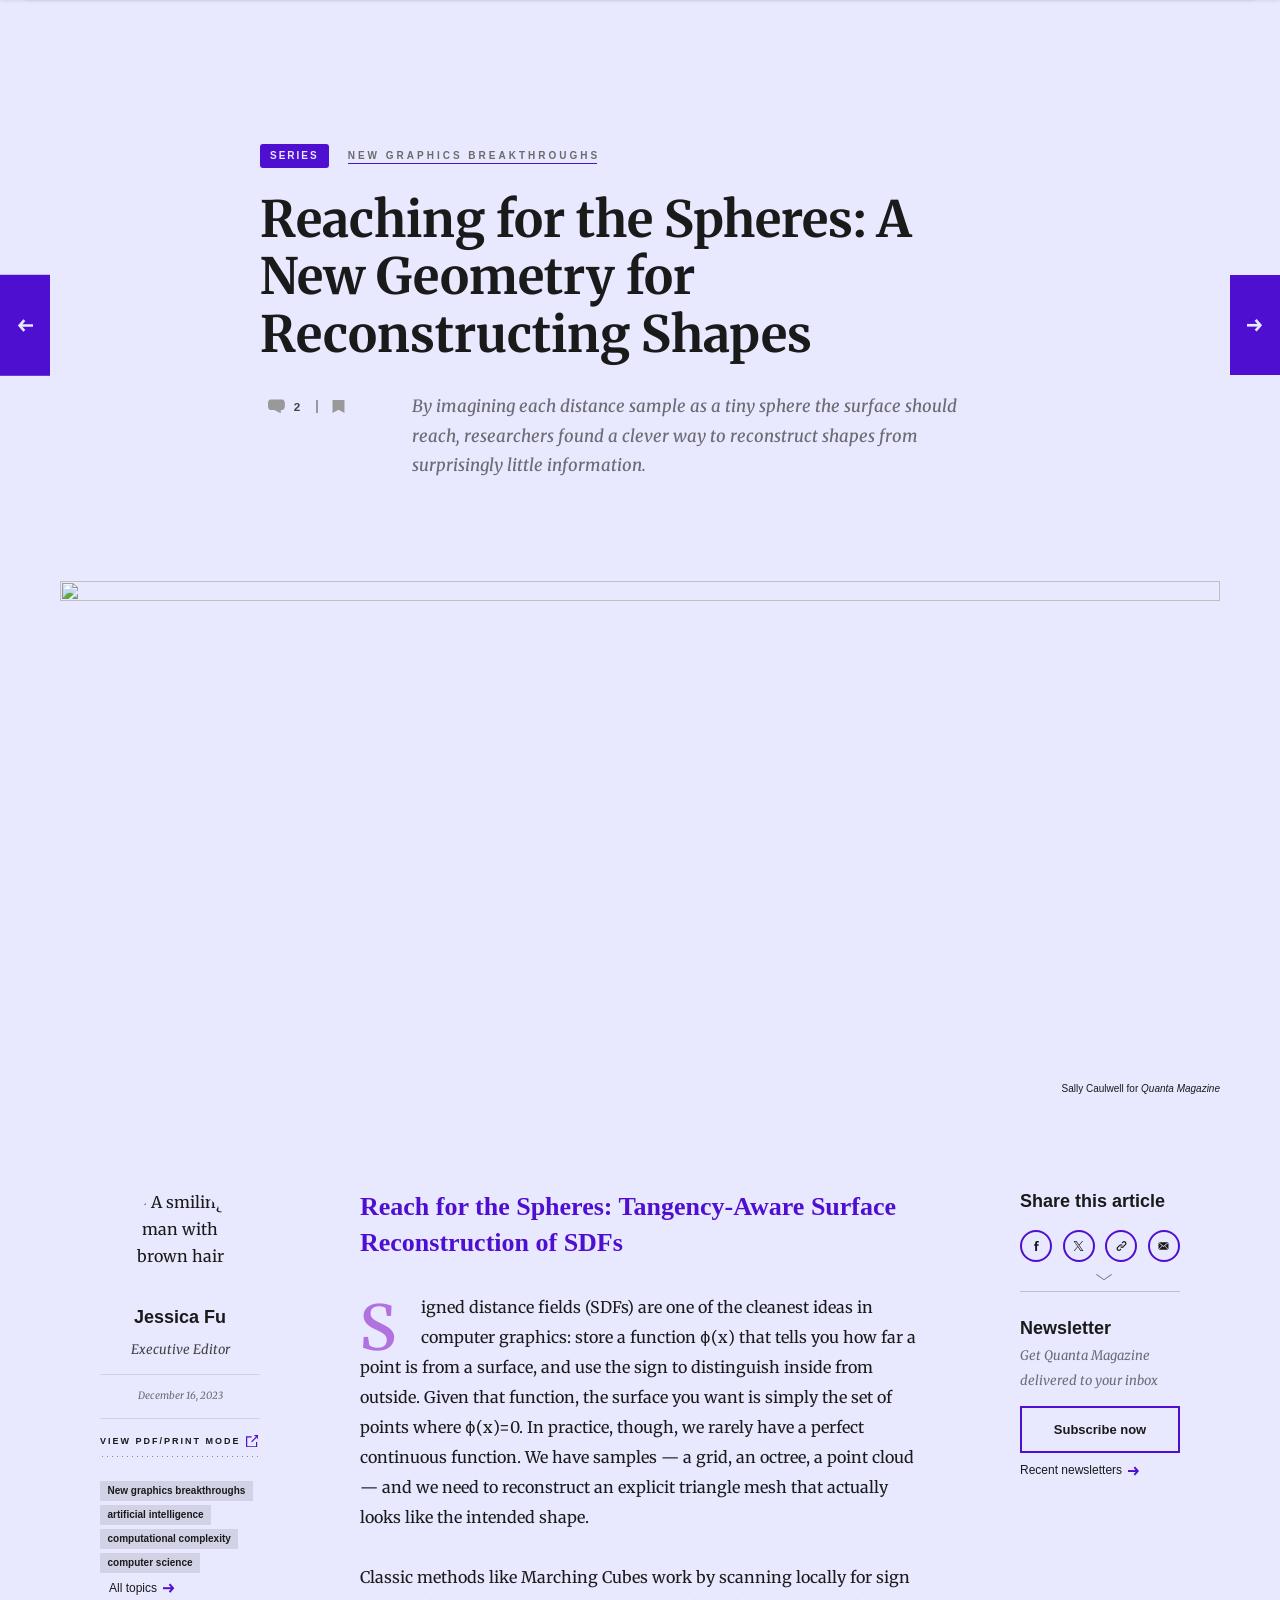
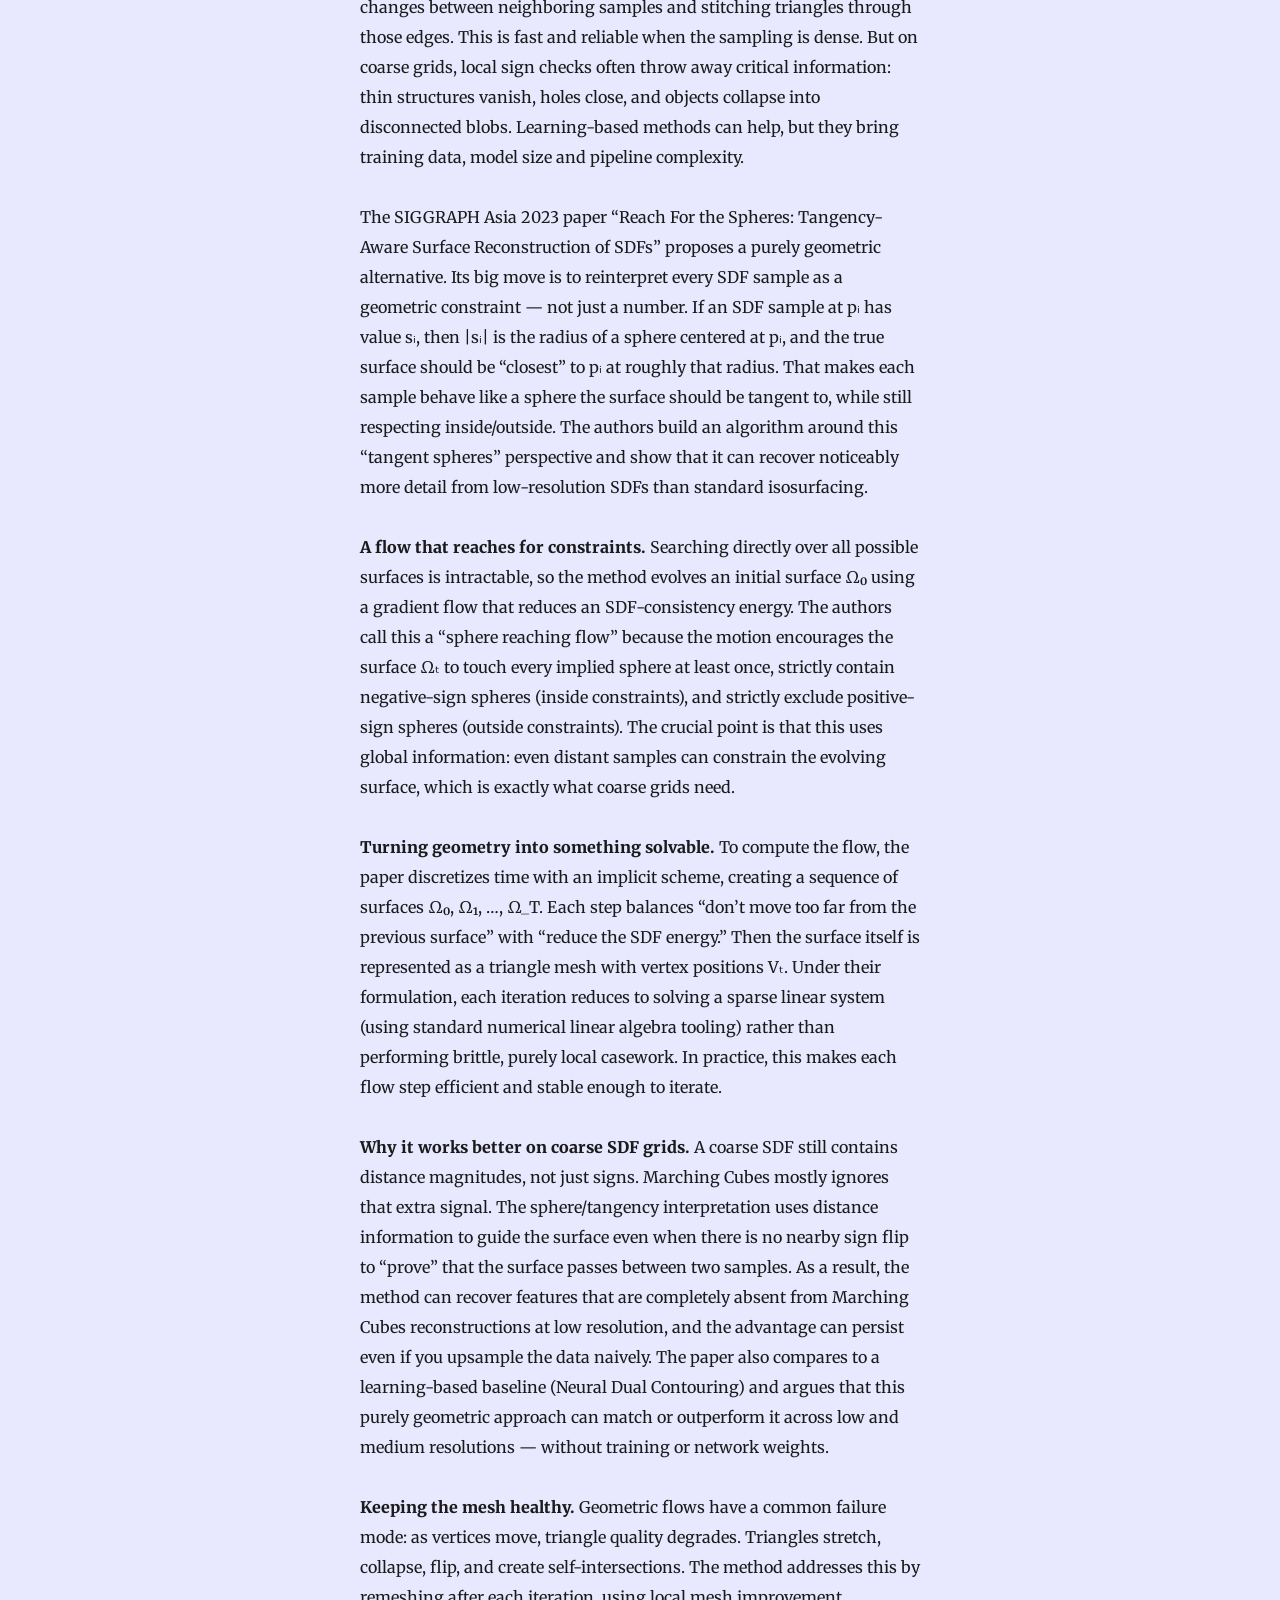
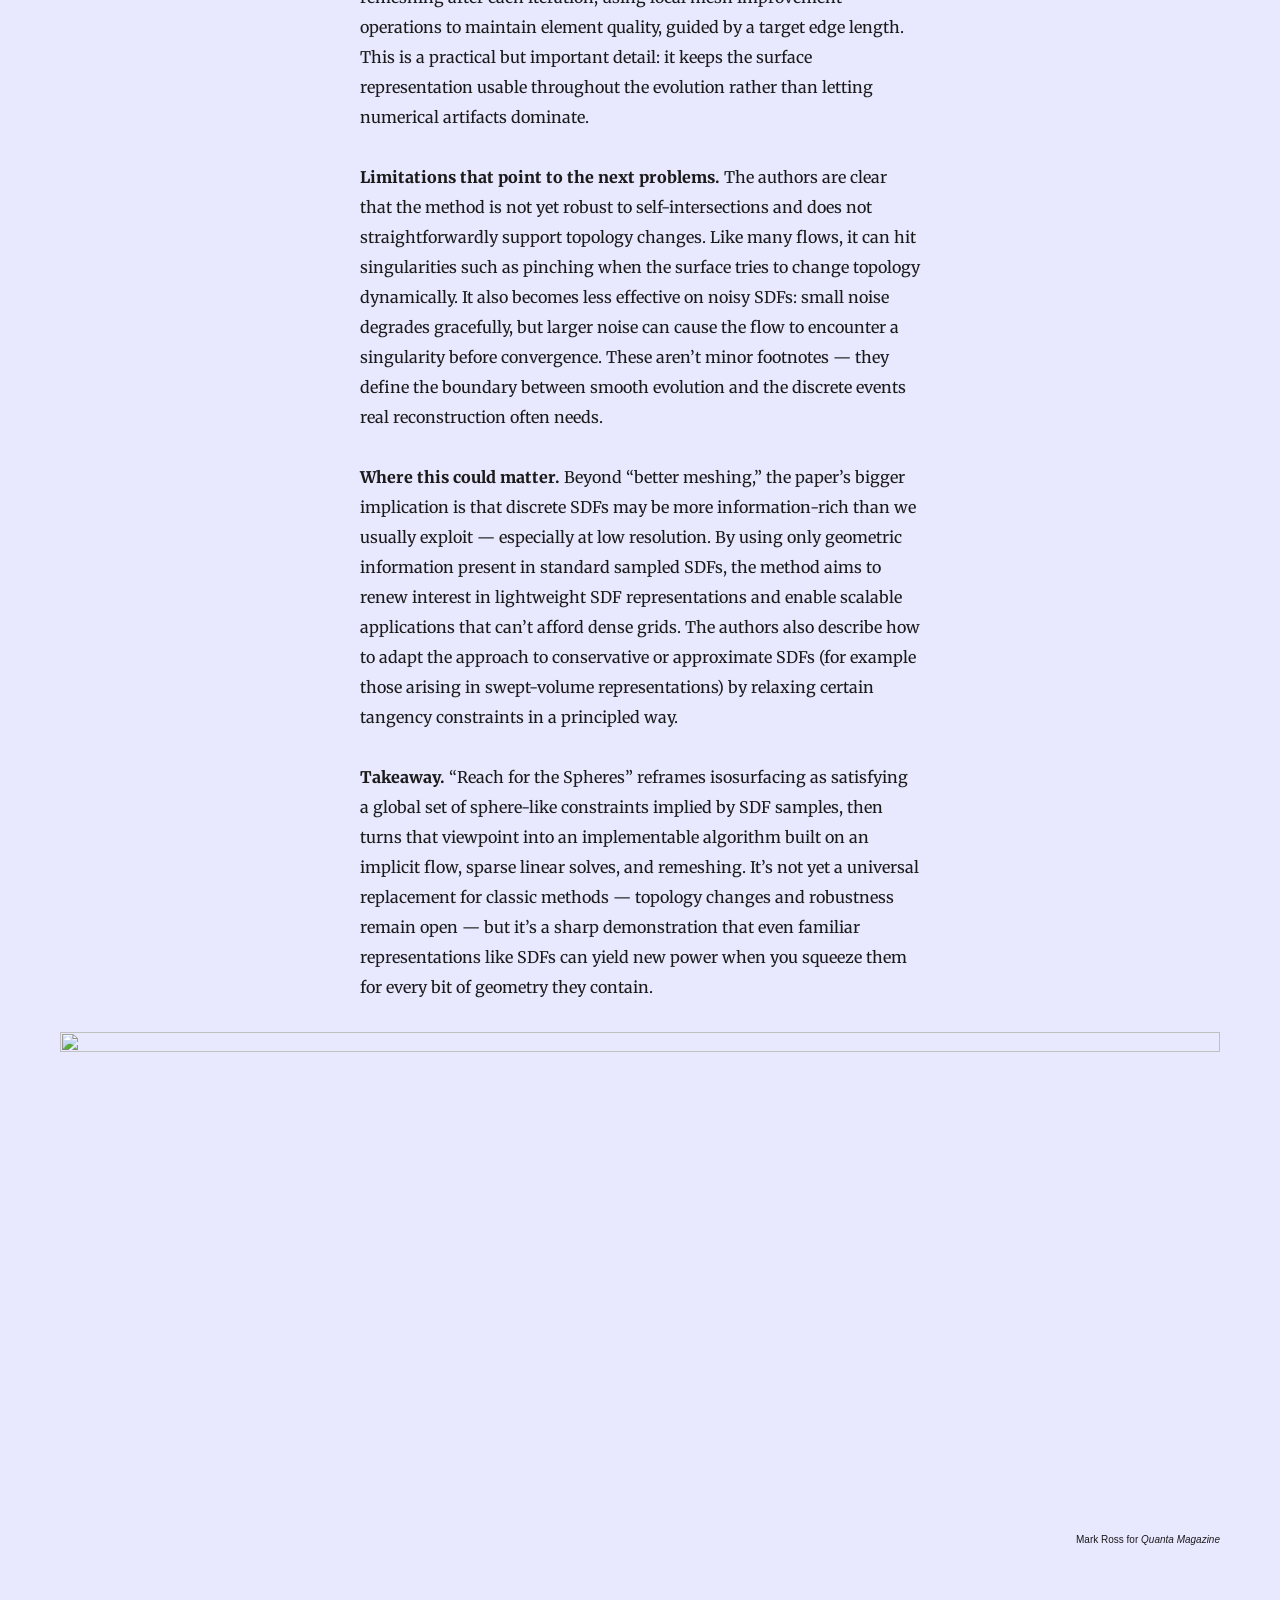
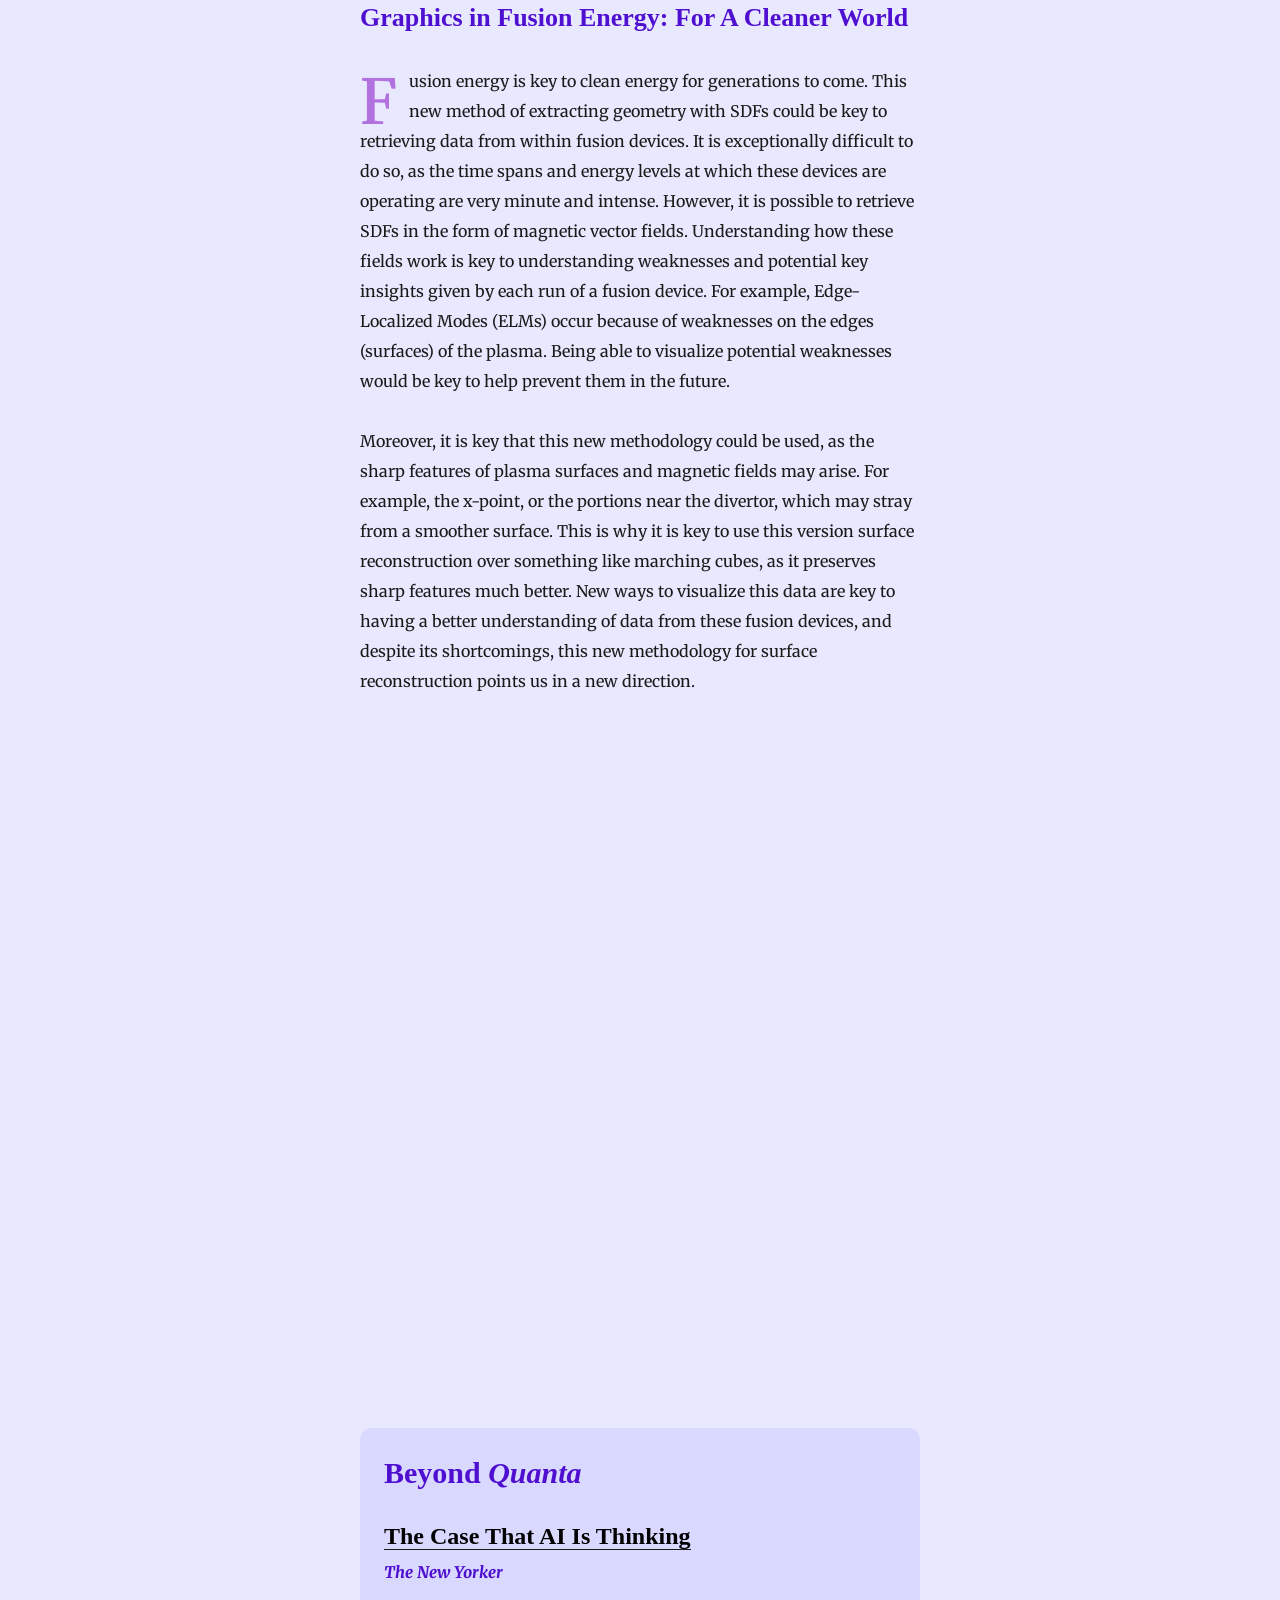
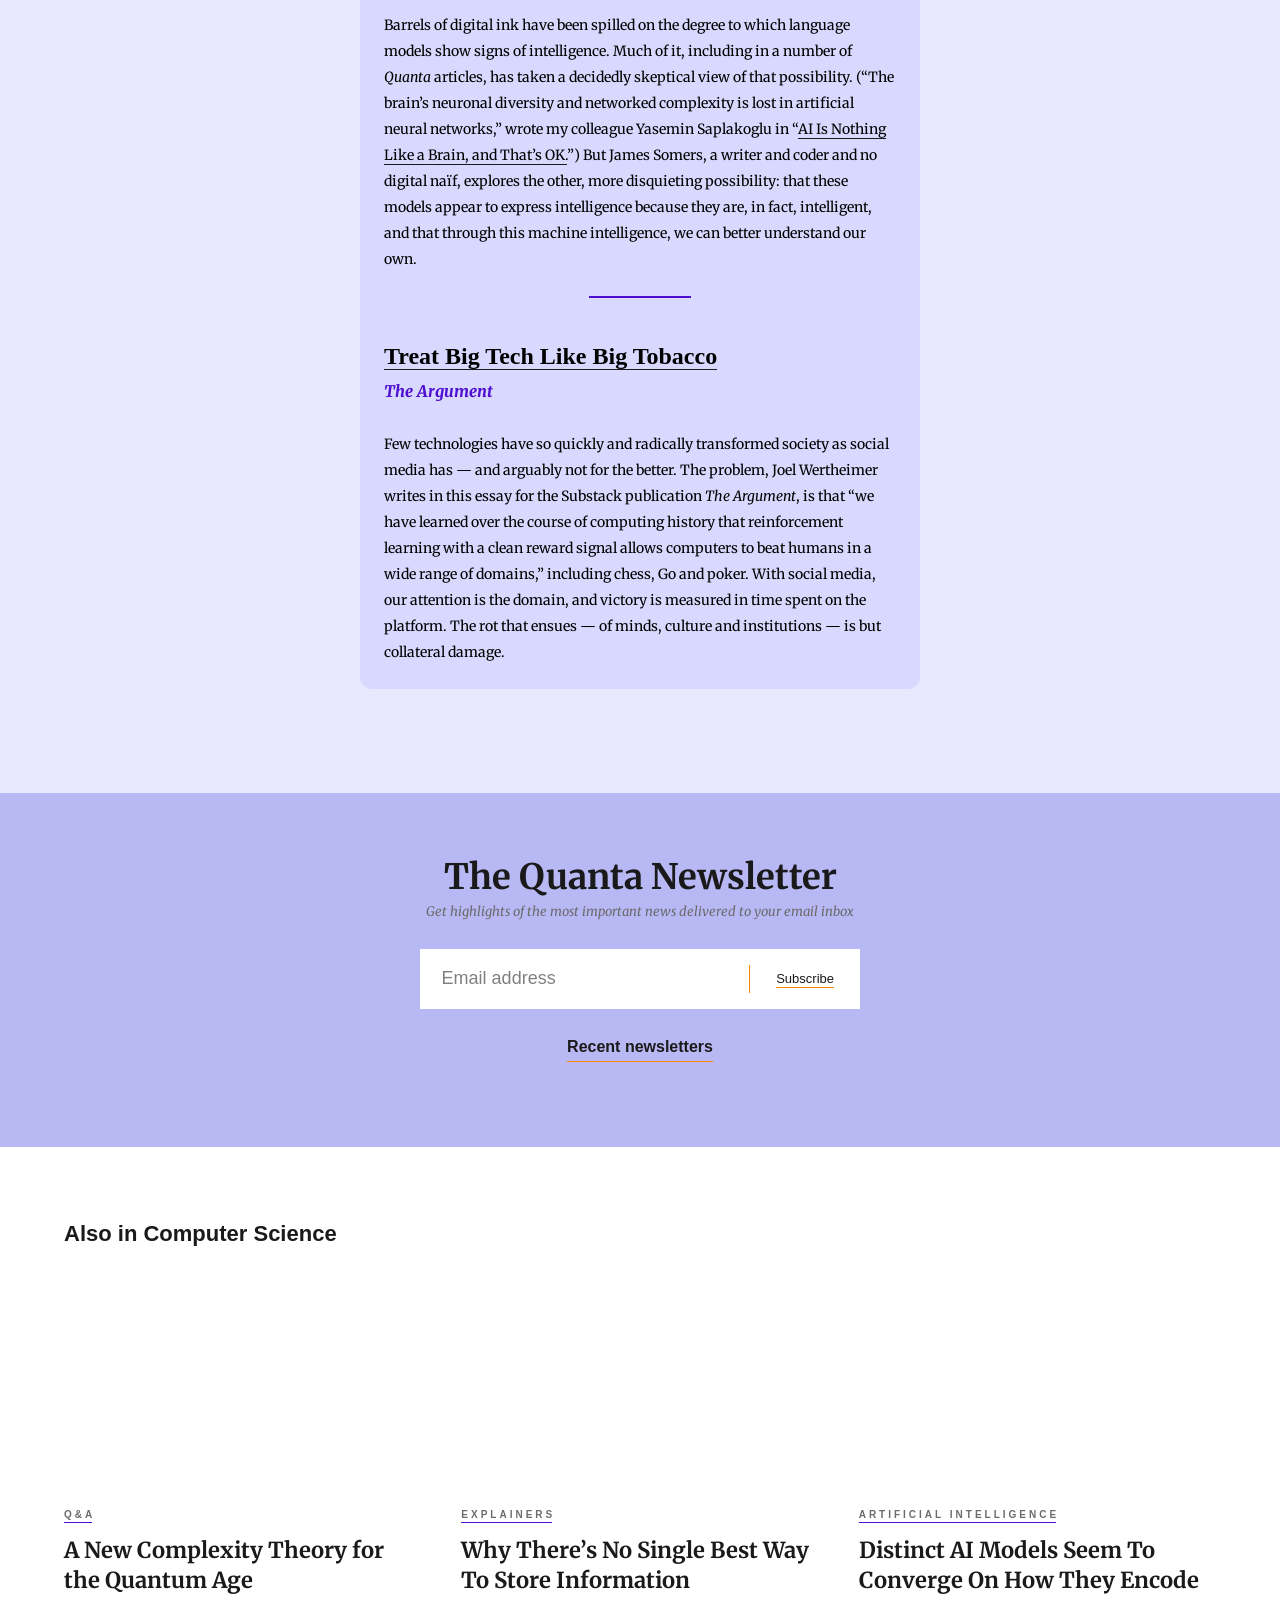
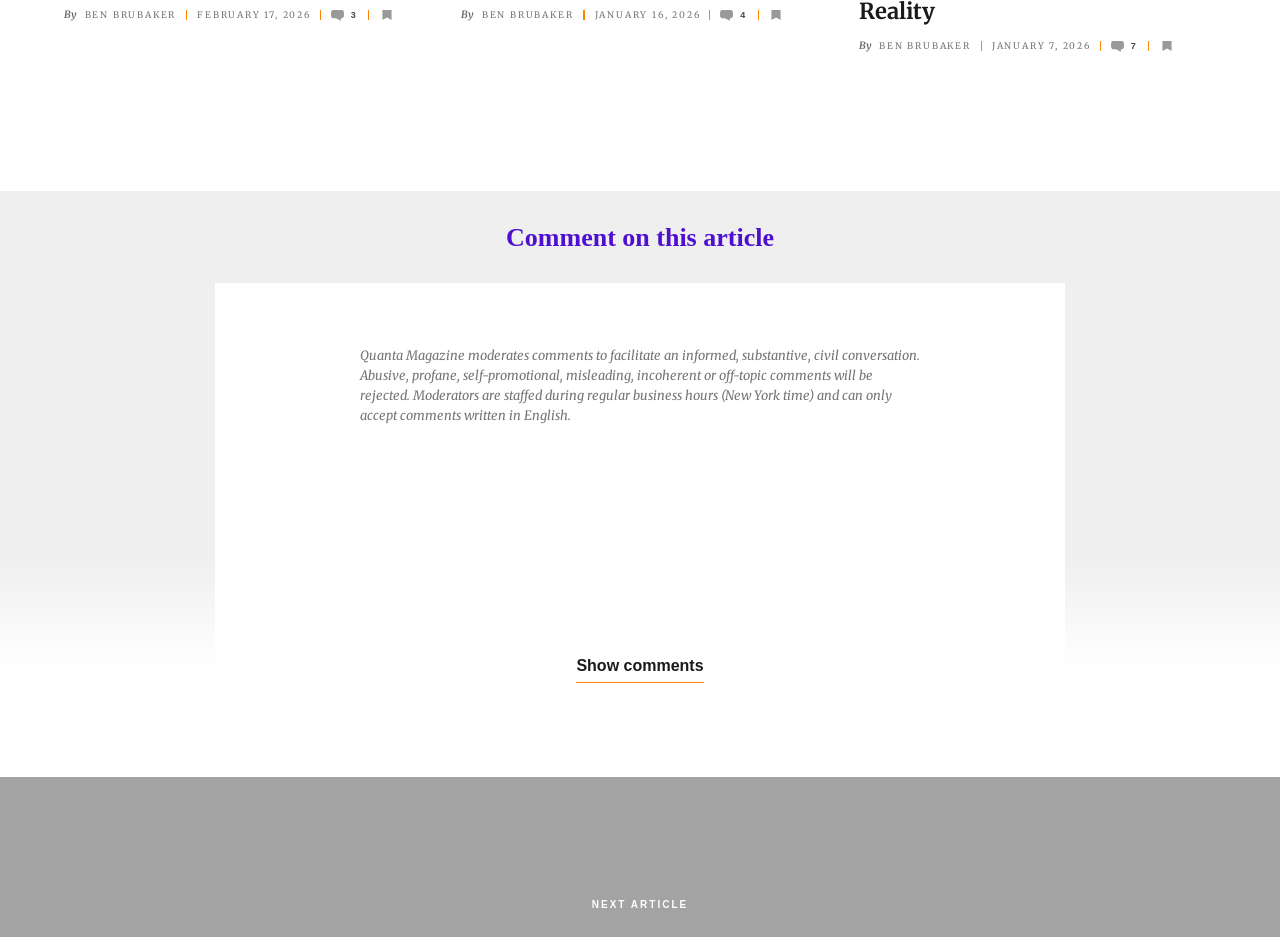
==== commit 1afca00c: "fusion" ====
--- a/quanta.html
+++ b/quanta.html
@@ -846,7 +846,6 @@
         </div>
             </div>
 </aside>
-
 <section class="outer mha js-router-anchors outer--content">
     <div class="flex-auto mha container--xs ">
                 <div class="post__content__section wysiwyg p theme__anchors--underline s:mb-7-5" data-role="selectable">
@@ -976,6 +975,36 @@
             </div>
         </div>
     </div>
+
+    <figure class='leading-0 w-full my-0 mx-auto flex items-center justify-center flex-col max-w-img-medium py-0 px-0 l:px-0  '>
+        <div class='w-full flex justify-center max-w-mod-medium m:max-w-unset image--module s:flex-col s:m-auto mt-0'>
+                            <div class='relative w-auto s:mr-0 mr-2 mb-2 last:mr-0 s:mt-0 s:flex s:flex-col l-:mb-0 flex-1'>
+                    <img width="2560" height="1084" src="https://static.scientificamerican.com/sciam/cache/file/5EBE56B7-8583-460E-99BAE19224F7A002_source.jpg?w=1350" class="mb-2 w-full s:mb-4" alt="" decoding="async" srcset="https://static.scientificamerican.com/sciam/cache/file/5EBE56B7-8583-460E-99BAE19224F7A002_source.jpg?w=1350 2560w, https://www.quantamagazine.org/wp-content/uploads/2025/12/How-it-broke-CS-HP-1720x728.webp 1720w, https://www.quantamagazine.org/wp-content/uploads/2025/12/How-it-broke-CS-HP-520x220.webp 520w, https://www.quantamagazine.org/wp-content/uploads/2025/12/How-it-broke-CS-HP-768x325.webp 768w, https://www.quantamagazine.org/wp-content/uploads/2025/12/How-it-broke-CS-HP-1536x650.webp 1536w, https://static.scientificamerican.com/sciam/cache/file/5EBE56B7-8583-460E-99BAE19224F7A002_source.jpg?w=1350 2048w, https://static.scientificamerican.com/sciam/cache/file/5EBE56B7-8583-460E-99BAE19224F7A002_source.jpg?w=1350 98w" sizes="(max-width: 2560px) 100vw, 2560px" />                </div>
+                        </div>
+        <figcaption class='block my-0 mx-auto  w-full'>
+    <section class='py-0 px-12 s:p-0 m:px-16'>
+        <div class='w-full my-0 mx-auto flex flex-col s:mx-5 s:w-full-minus-25 s:max-w-mod-inline m:max-w-mod-inline l:flex-row l:max-w-mod-medium justify-end  s:mt-4 s:mb-4'>
+            <div class='attribution theme__anchors--solid wysiwyg pangram h6 mb1 fill-h  text-left w-auto before:block l:before:hidden l:w-half-minus-17 l:text-right l:pl-24'>
+    <p>Mark Ross for <em>Quanta Magazine</em></p>
+</div>
+        </div>
+    </section>
+</figcaption>
+    </figure>
+<div class='acf-content scale1 mt2'>
+    <section class='outer mha js-router-anchors outer--content'>
+    <div class='flex-auto mha container--xs '>
+                <div class='post__content__section wysiwyg  s:mb-7-5' data-role='selectable'>
+    <h2 class="noe"><strong>Graphics in Fusion Energy: For A Cleaner World</strong></h2>
+<p><span class="dropcap" style="color: #b172e0;">F</span>usion energy is key to clean energy for generations to come. This new method of extracting geometry with SDFs could be key to retrieving data from within fusion devices. It is exceptionally difficult to do so, as the time spans and energy levels at which these devices are operating are very minute and intense. However, it is possible to retrieve SDFs in the form of magnetic vector fields. Understanding how these fields work is key to understanding weaknesses and potential key insights given by each run of a fusion device. For example, Edge-Localized Modes (ELMs) occur because of weaknesses on the edges (surfaces) of the plasma. Being able to visualize potential weaknesses would be key to help prevent them in the future.</p>
+<p>Moreover, it is key that this new methodology could be used, as the sharp features of plasma surfaces and magnetic fields may arise. For example, the x-point, or the portions near the divertor, which may stray from a smoother surface. This is why it is key to use this version surface reconstruction over something like marching cubes, as it preserves sharp features much better. New ways to visualize this data are key to having a better understanding of data from these fusion devices, and despite its shortcomings, this new methodology for surface reconstruction points us in a new direction.</p>
+<p>&nbsp;</p>
+        </div>
+    </div>
+</section>
+</div>
+
+
 <div class="acf-content scale1 mt2">
     <section class="outer mha js-router-anchors outer--content">
     <div class="flex-auto mha container--xs ">
@@ -1106,10 +1135,34 @@
         </div>
             </div>
 </aside>
-                </section>
-            </div>
-            <div class="post__footer__col fill-h pv2 flex flex-items-center flex-justify-center">
-                <section class="outer fill-h">
+
+    <section class="outer mha js-router-anchors outer--content">
+    <div class="flex-auto mha container--xs ">
+                <div class="post__content__section wysiwyg p theme__anchors--underline s:mb-7-5" data-role="selectable">
+            <div class="post__content wysiwyg p theme__anchors--underline ">
+    <h2 class="noe" style="margin-top: 0;"><strong>Reach for the Spheres: Tangency-Aware Surface Reconstruction of SDFs</strong></h2>
+
+<p><span class="dropcap" style="color: #b172e0;">S</span> &#8203;<span>igned distance fields (SDFs) are one of the cleanest ideas in computer graphics: store a function ϕ(x) that tells you how far a point is from a surface, and use the sign to distinguish inside from outside. Given that function, the surface you want is simply the set of points where ϕ(x)=0. In practice, though, we rarely have a perfect continuous function. We have samples — a grid, an octree, a point cloud — and we need to reconstruct an explicit triangle mesh that actually looks like the intended shape.</span></p>
+
+<p>Classic methods like Marching Cubes work by scanning locally for sign changes between neighboring samples and stitching triangles through those edges. This is fast and reliable when the sampling is dense. But on coarse grids, local sign checks often throw away critical information: thin structures vanish, holes close, and objects collapse into disconnected blobs. Learning-based methods can help, but they bring training data, model size and pipeline complexity.</p>
+
+<p>The SIGGRAPH Asia 2023 paper “Reach For the Spheres: Tangency-Aware Surface Reconstruction of SDFs” proposes a purely geometric alternative. Its big move is to reinterpret every SDF sample as a geometric constraint — not just a number. If an SDF sample at pᵢ has value sᵢ, then |sᵢ| is the radius of a sphere centered at pᵢ, and the true surface should be “closest” to pᵢ at roughly that radius. That makes each sample behave like a sphere the surface should be tangent to, while still respecting inside/outside. The authors build an algorithm around this “tangent spheres” perspective and show that it can recover noticeably more detail from low-resolution SDFs than standard isosurfacing.</p>
+
+<p><strong>A flow that reaches for constraints.</strong> Searching directly over all possible surfaces is intractable, so the method evolves an initial surface Ω₀ using a gradient flow that reduces an SDF-consistency energy. The authors call this a “sphere reaching flow” because the motion encourages the surface Ωₜ to touch every implied sphere at least once, strictly contain negative-sign spheres (inside constraints), and strictly exclude positive-sign spheres (outside constraints). The crucial point is that this uses global information: even distant samples can constrain the evolving surface, which is exactly what coarse grids need.</p>
+
+<p><strong>Turning geometry into something solvable.</strong> To compute the flow, the paper discretizes time with an implicit scheme, creating a sequence of surfaces Ω₀, Ω₁, …, Ω_T. Each step balances “don’t move too far from the previous surface” with “reduce the SDF energy.” Then the surface itself is represented as a triangle mesh with vertex positions Vₜ. Under their formulation, each iteration reduces to solving a sparse linear system (using standard numerical linear algebra tooling) rather than performing brittle, purely local casework. In practice, this makes each flow step efficient and stable enough to iterate.</p>
+
+<p><strong>Why it works better on coarse SDF grids.</strong> A coarse SDF still contains distance magnitudes, not just signs. Marching Cubes mostly ignores that extra signal. The sphere/tangency interpretation uses distance information to guide the surface even when there is no nearby sign flip to “prove” that the surface passes between two samples. As a result, the method can recover features that are completely absent from Marching Cubes reconstructions at low resolution, and the advantage can persist even if you upsample the data naively. The paper also compares to a learning-based baseline (Neural Dual Contouring) and argues that this purely geometric approach can match or outperform it across low and medium resolutions — without training or network weights.</p>
+
+<p><strong>Keeping the mesh healthy.</strong> Geometric flows have a common failure mode: as vertices move, triangle quality degrades. Triangles stretch, collapse, flip, and create self-intersections. The method addresses this by remeshing after each iteration, using local mesh improvement operations to maintain element quality, guided by a target edge length. This is a practical but important detail: it keeps the surface representation usable throughout the evolution rather than letting numerical artifacts dominate.</p>
+
+<p><strong>Limitations that point to the next problems.</strong> The authors are clear that the method is not yet robust to self-intersections and does not straightforwardly support topology changes. Like many flows, it can hit singularities such as pinching when the surface tries to change topology dynamically. It also becomes less effective on noisy SDFs: small noise degrades gracefully, but larger noise can cause the flow to encounter a singularity before convergence. These aren’t minor footnotes — they define the boundary between smooth evolution and the discrete events real reconstruction often needs.</p>
+
+<p><strong>Where this could matter.</strong> Beyond “better meshing,” the paper’s bigger implication is that discrete SDFs may be more information-rich than we usually exploit — especially at low resolution. By using only geometric information present in standard sampled SDFs, the method aims to renew interest in lightweight SDF representations and enable scalable applications that can’t afford dense grids. The authors also describe how to adapt the approach to conservative or approximate SDFs (for example those arising in swept-volume representations) by relaxing certain tangency constraints in a principled way.</p>
+
+<p><strong>Takeaway.</strong> “Reach for the Spheres” reframes isosurfacing as satisfying a global set of sphere-like constraints implied by SDF samples, then turns that viewpoint into an implementable algorithm built on an implicit flow, sparse linear solves, and remeshing. It’s not yet a universal replacement for classic methods — topology changes and robustness remain open — but it’s a sharp demonstration that even familiar representations like SDFs can yield new power when you squeeze them for every bit of geometry they contain.</p>
+</section>
+
                     <aside class="post__sidebar hide flex flex-justify-center theme__anchors--solid post__sidebar--footer">
     <div class="post__sidebar__content">
         <div class="post__sidebar__content__inner">
